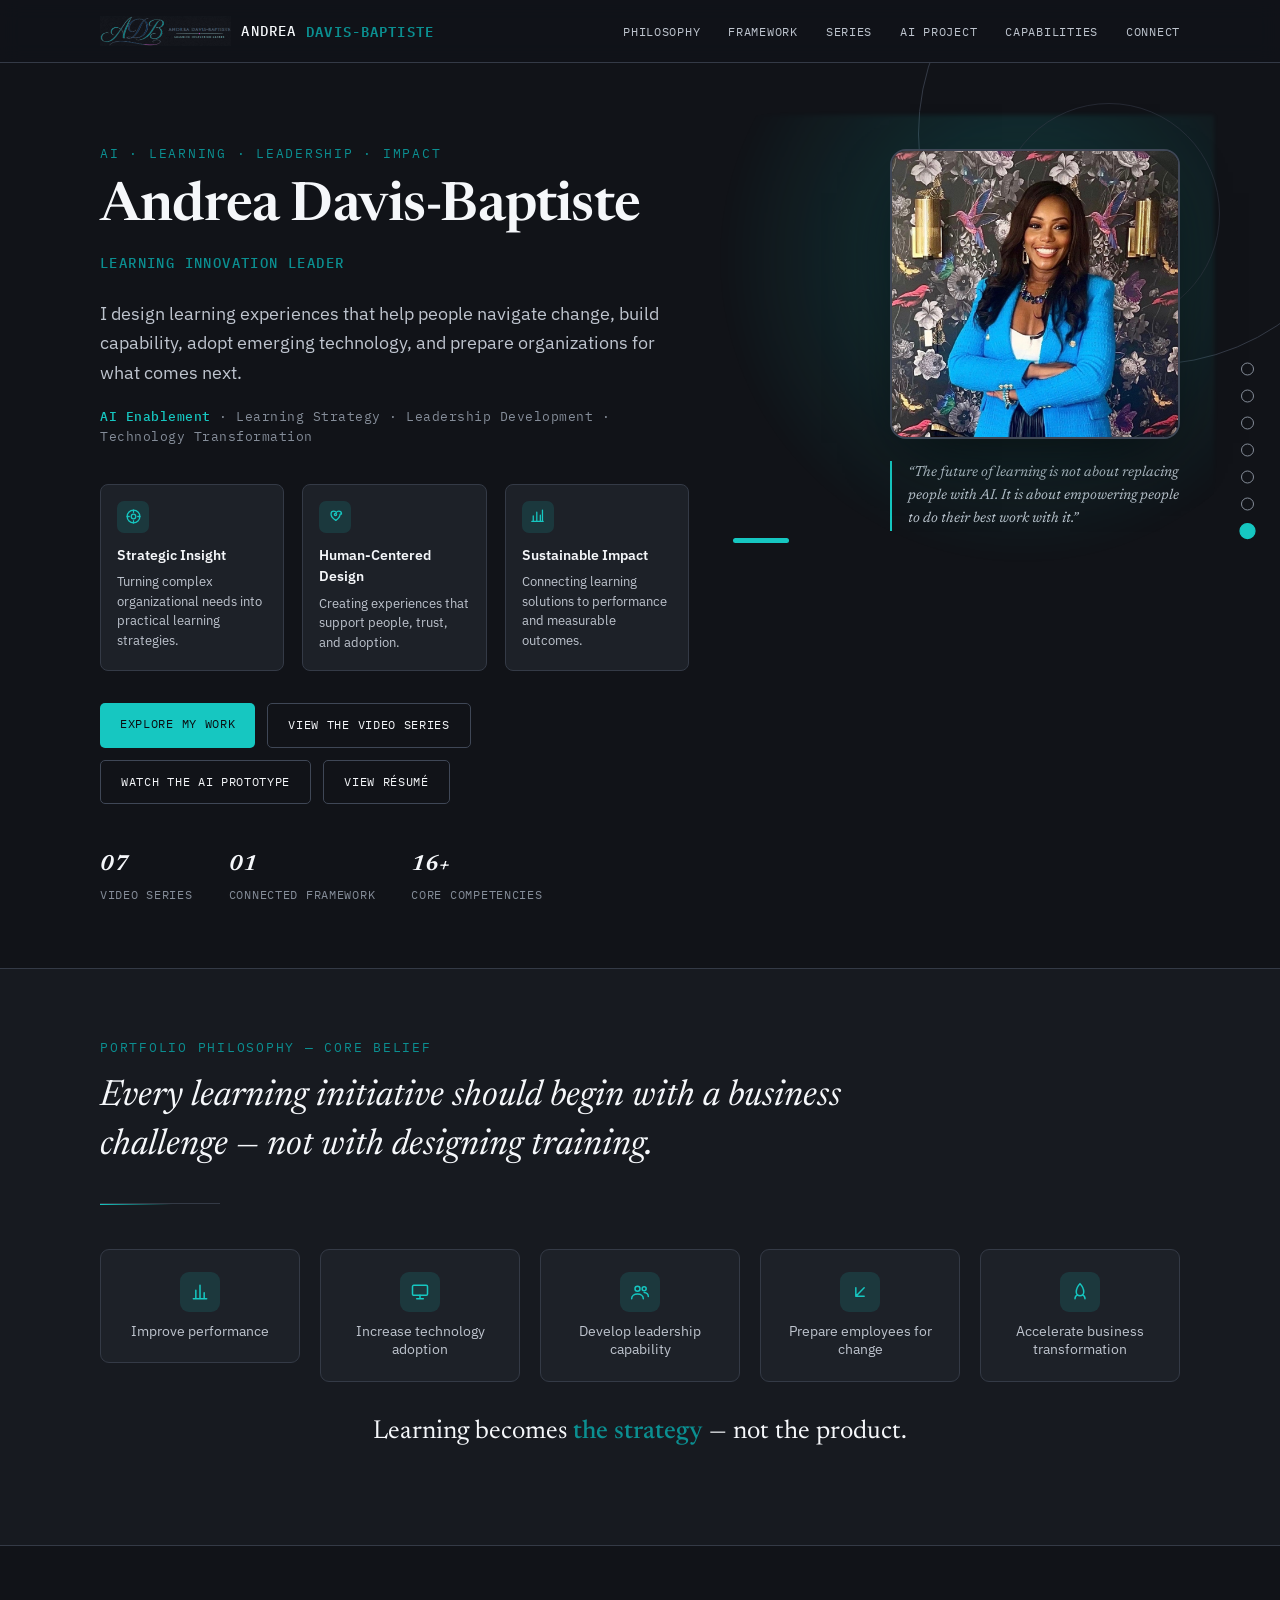
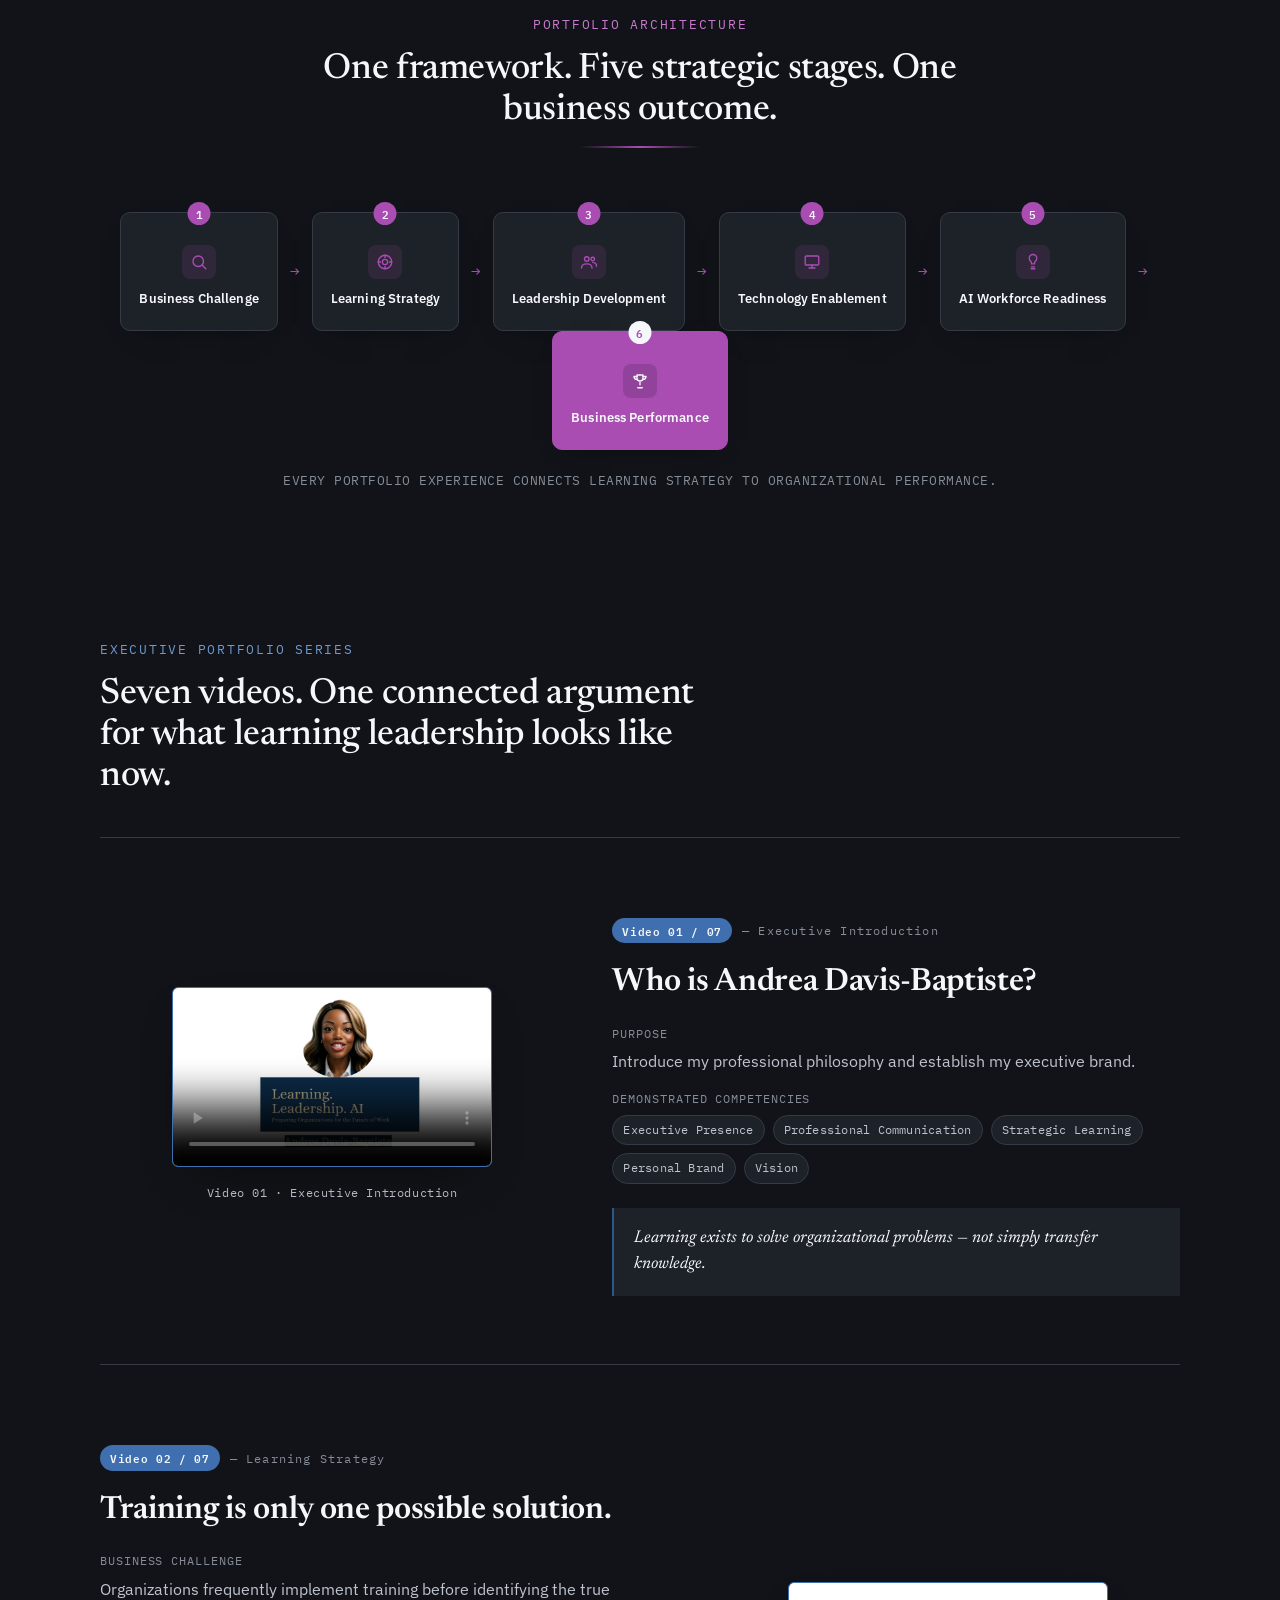
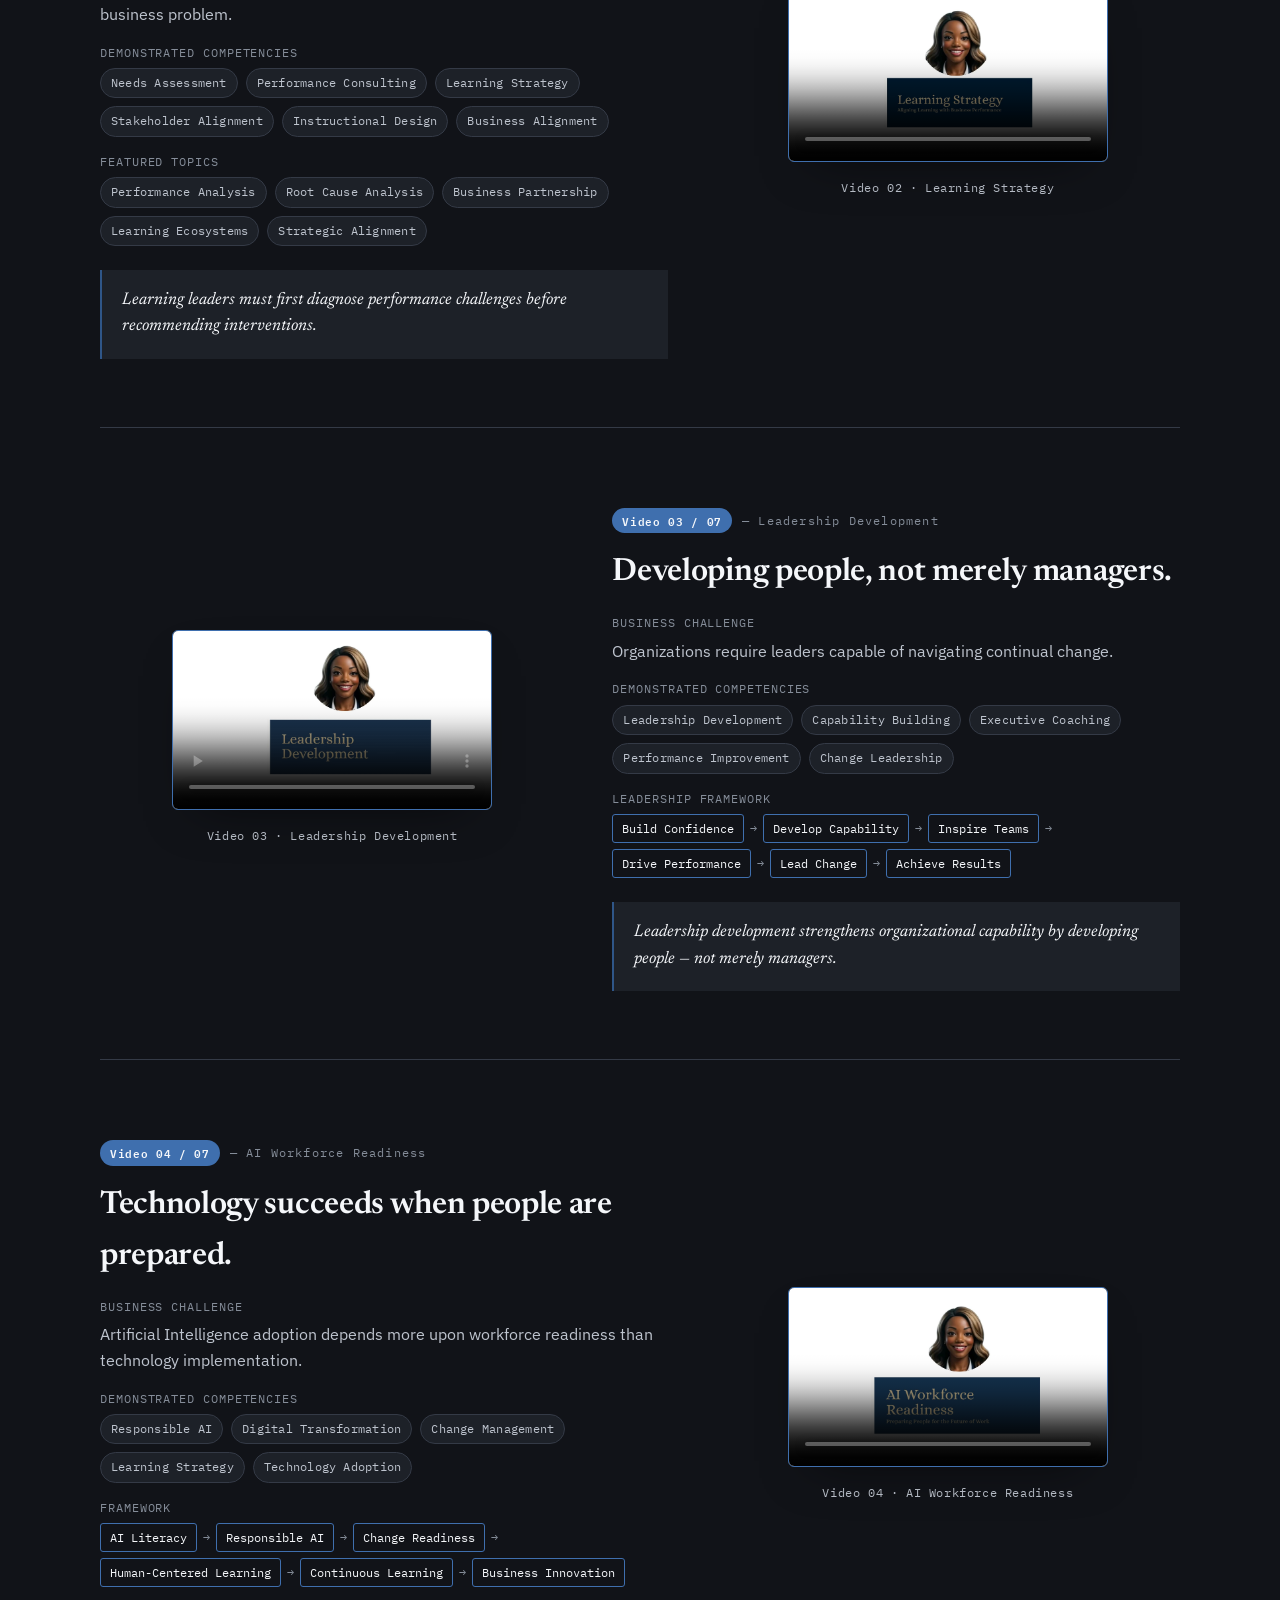
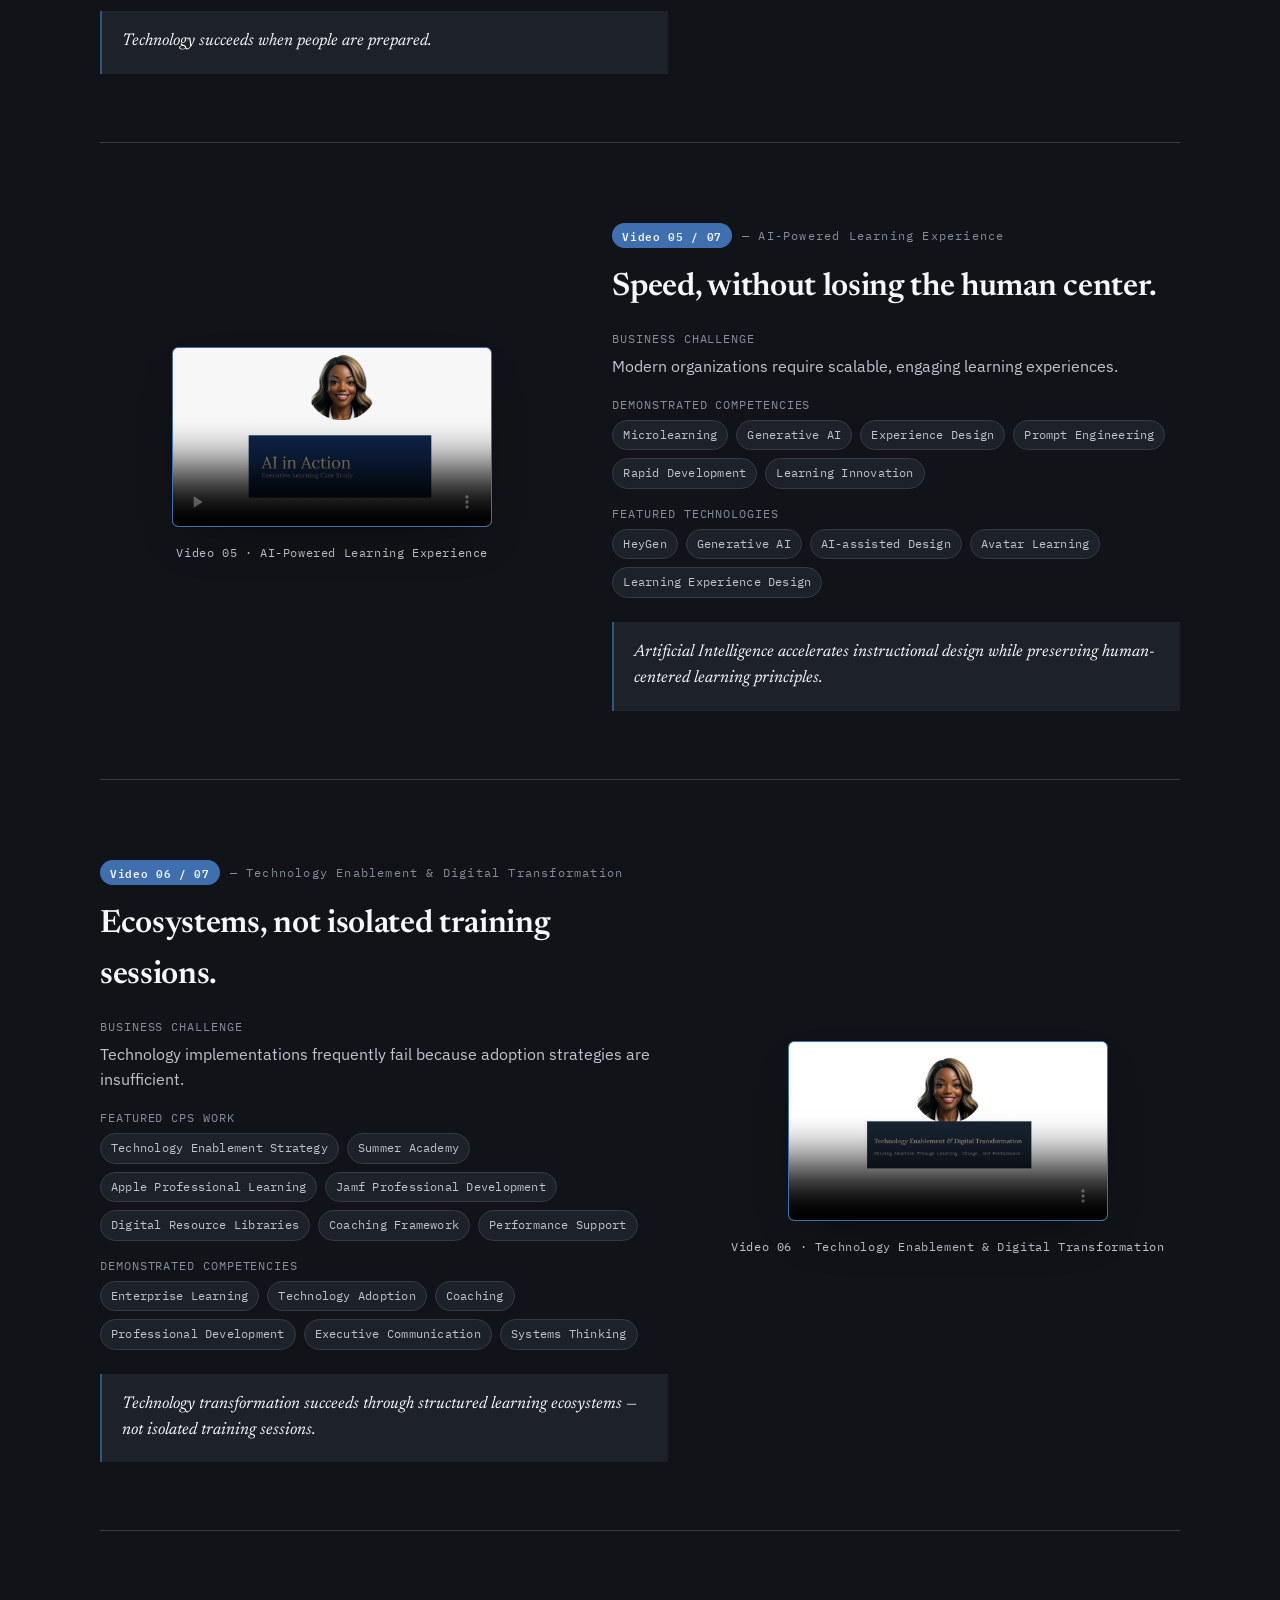
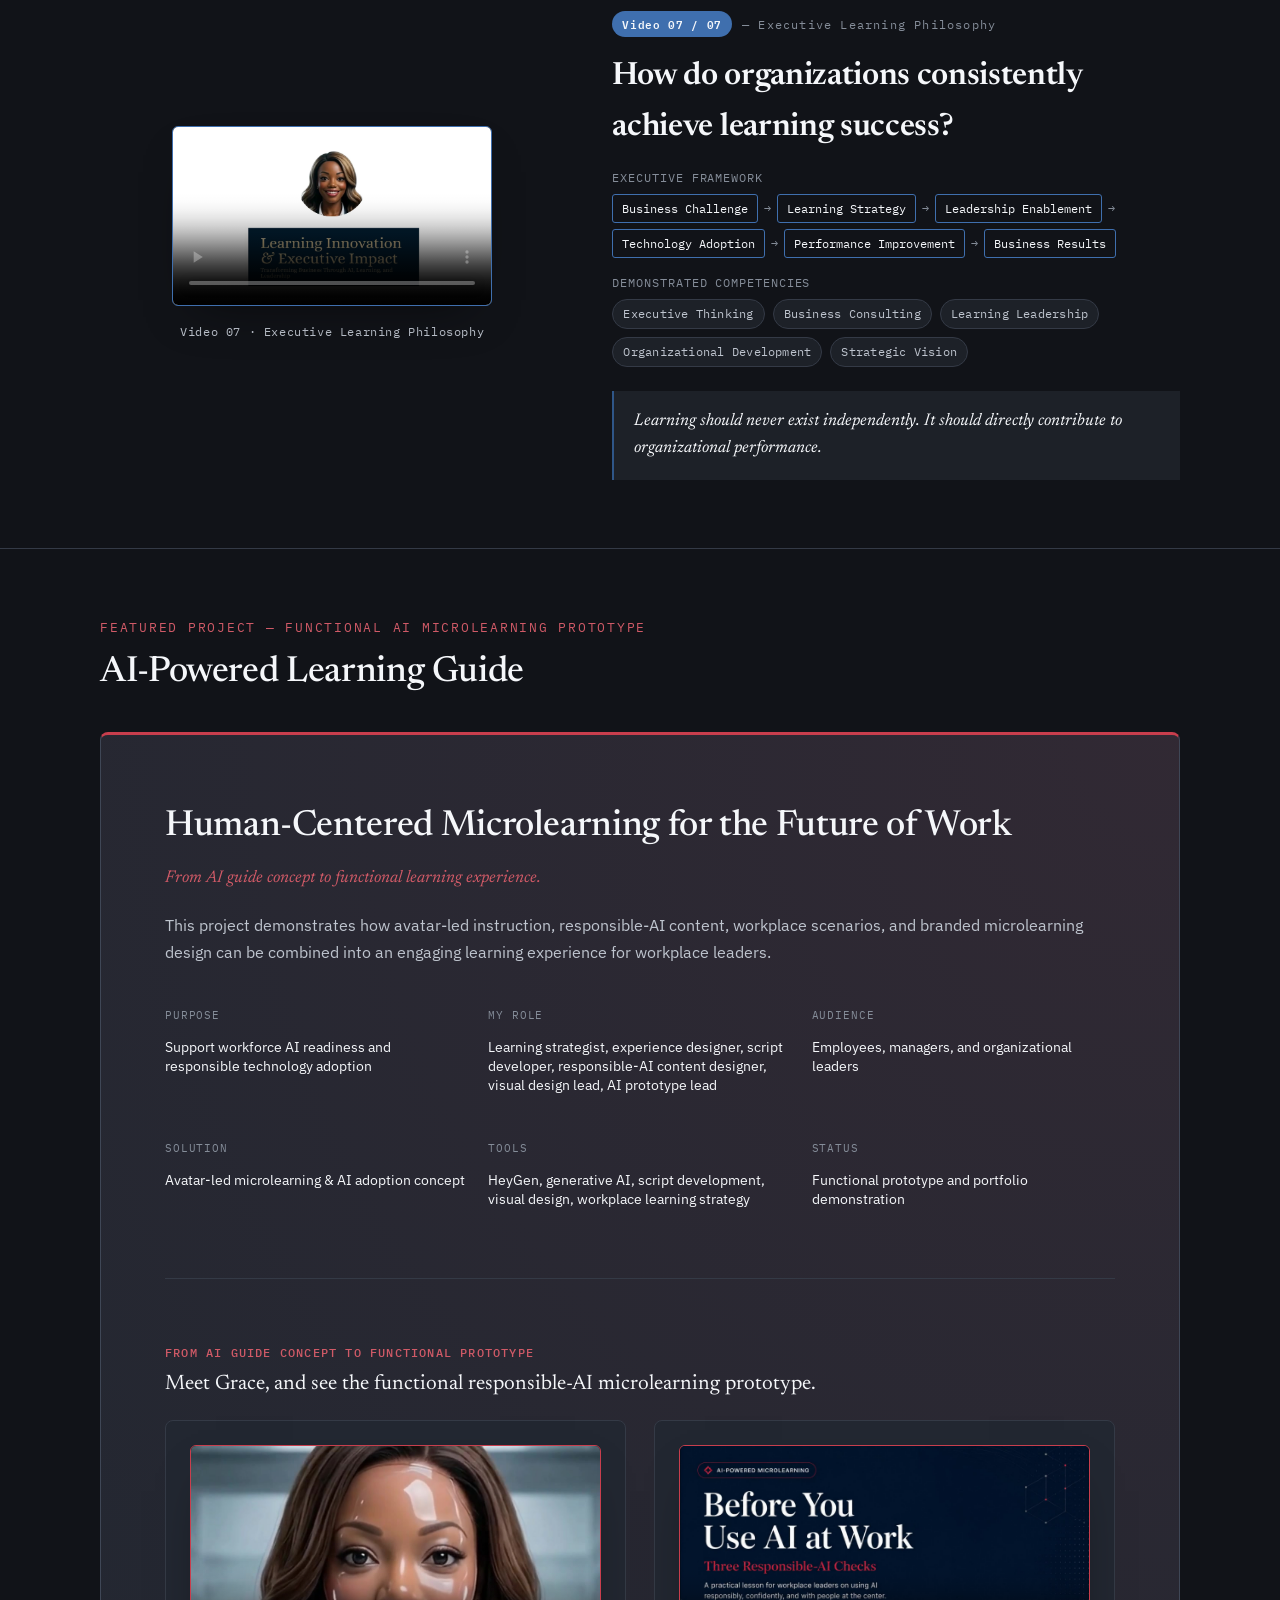
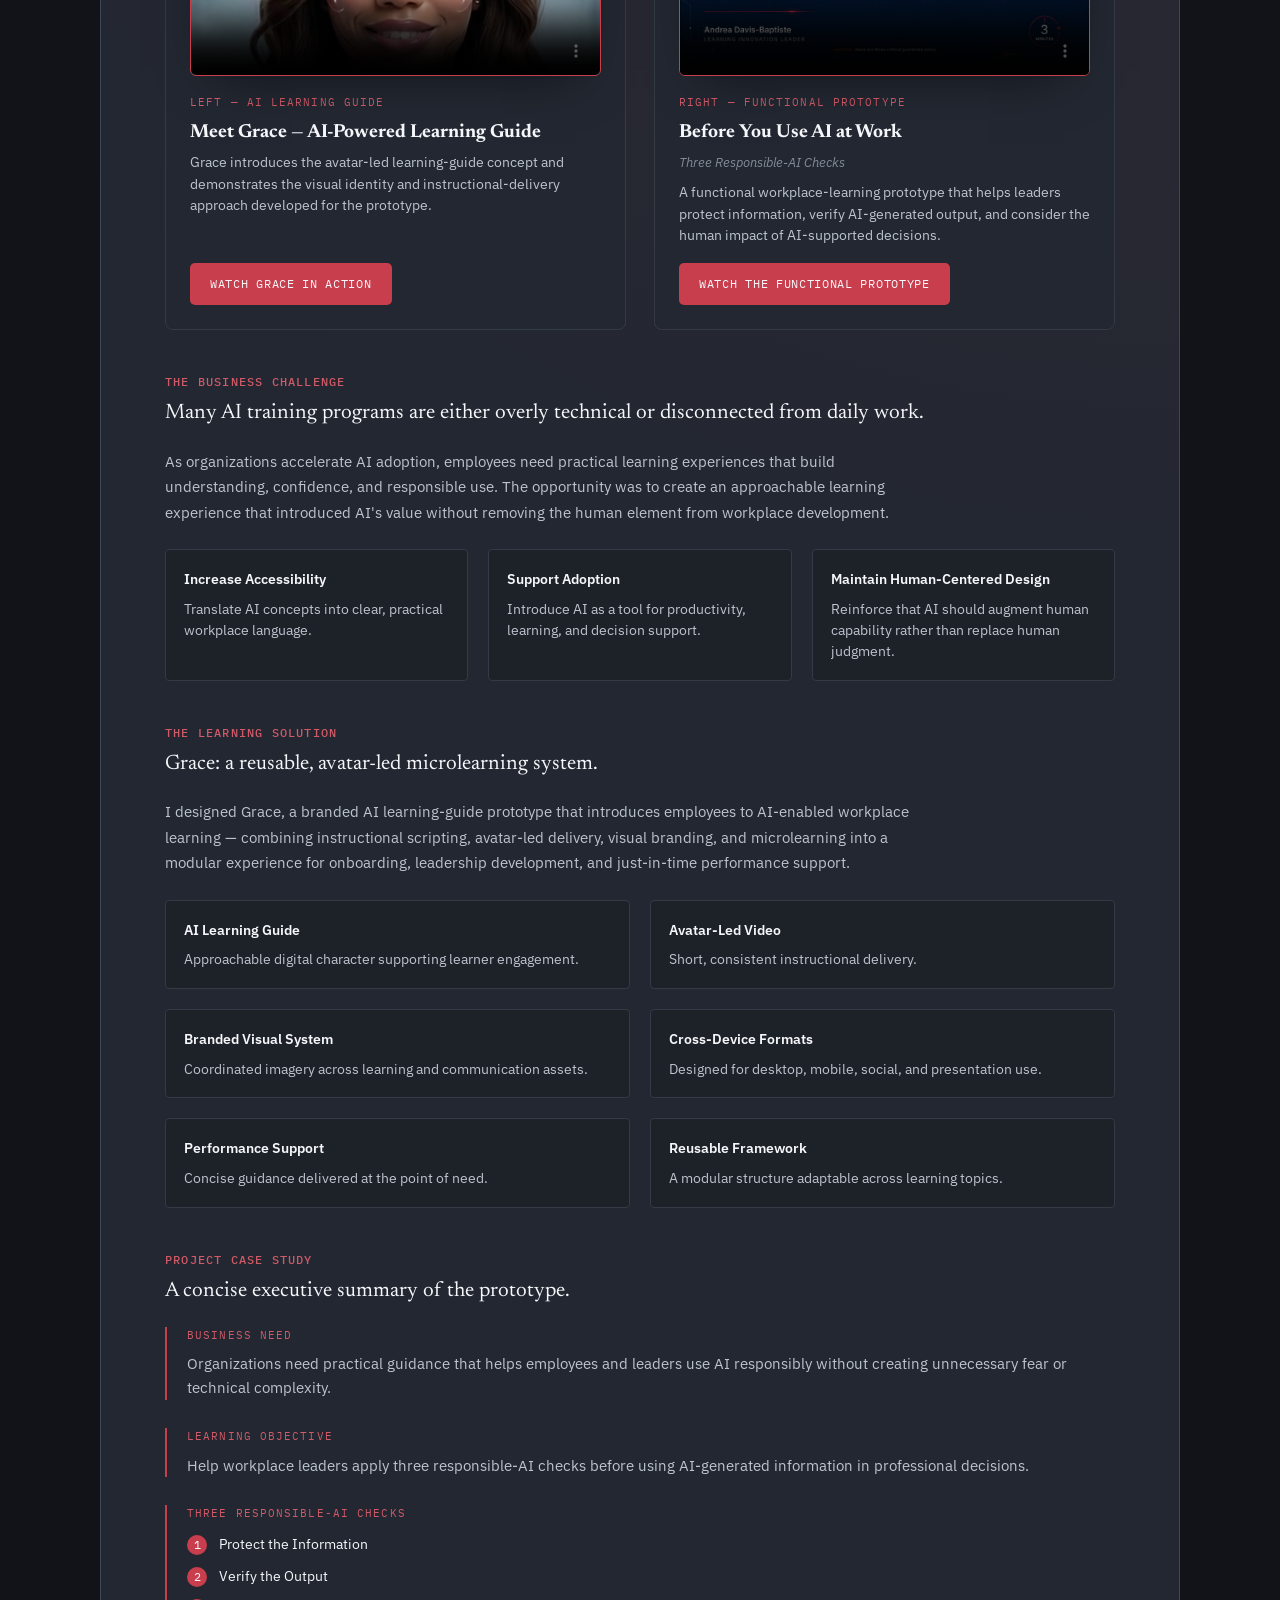
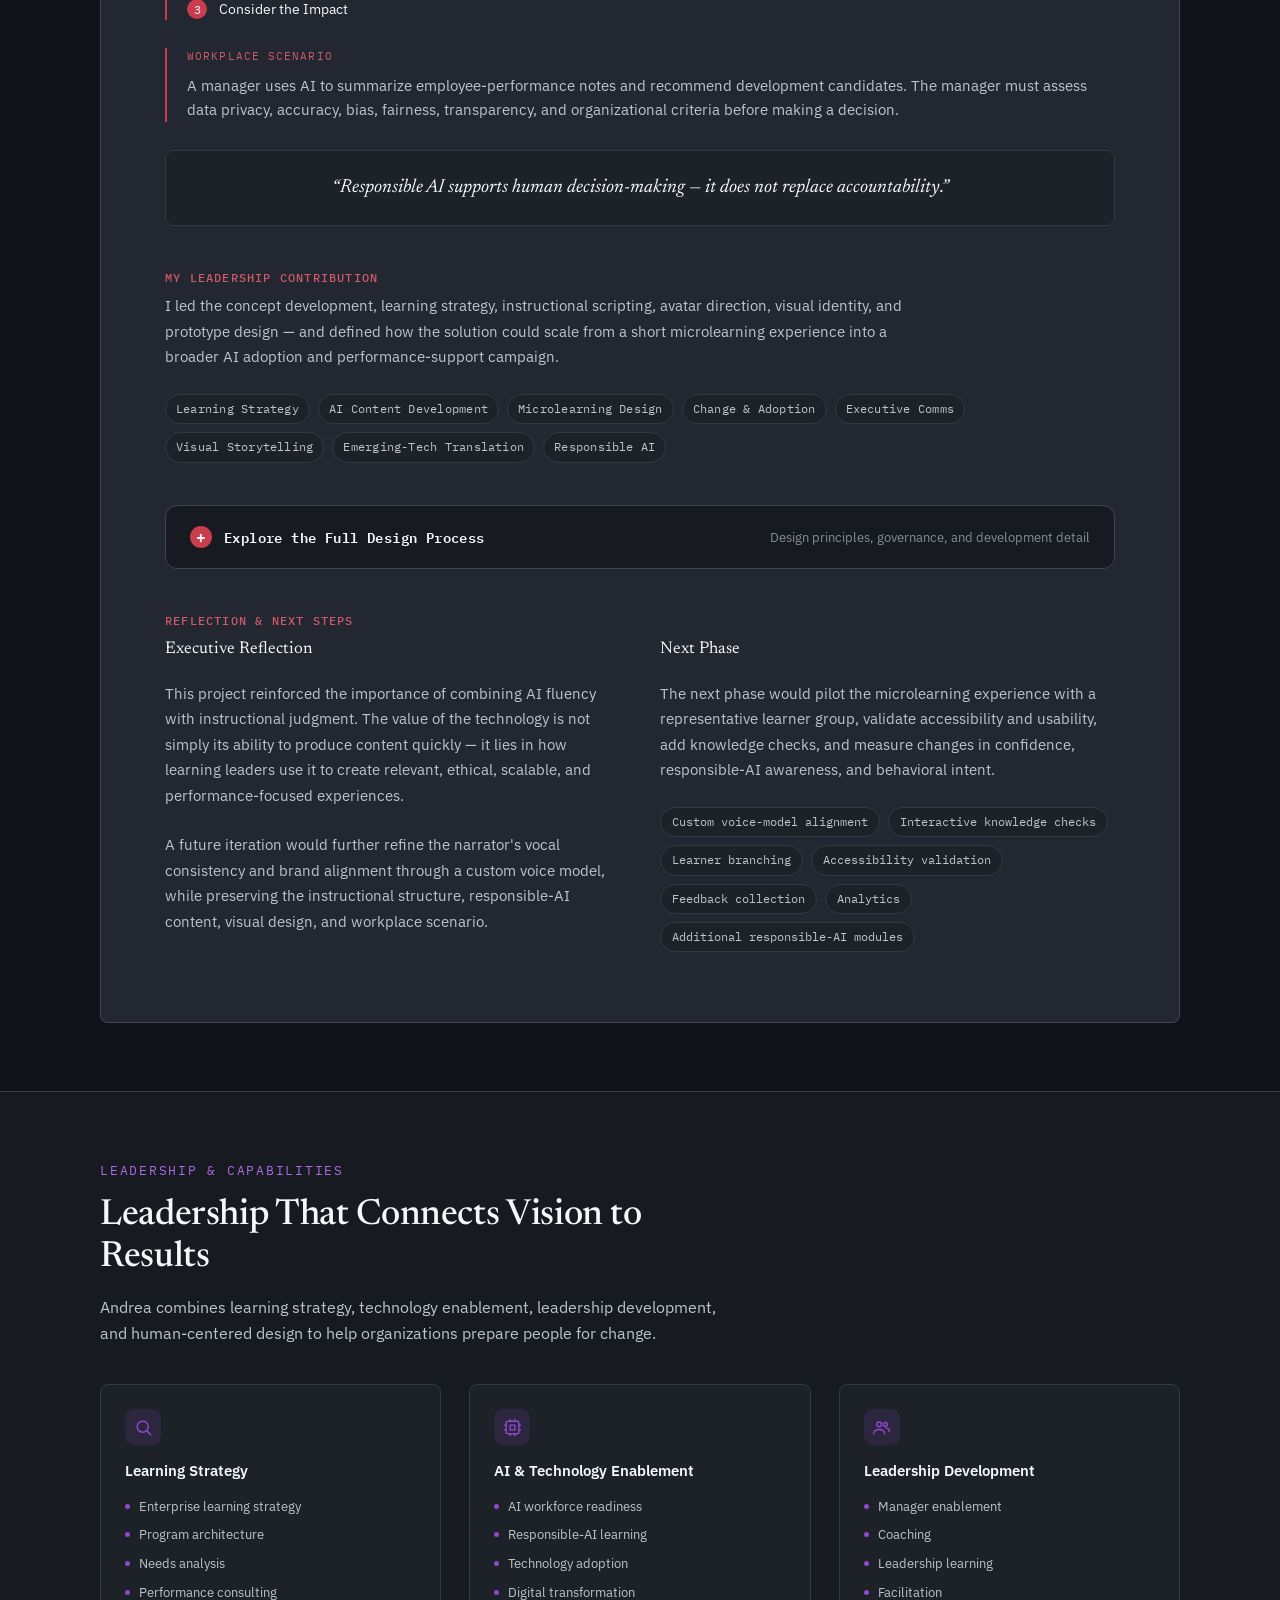
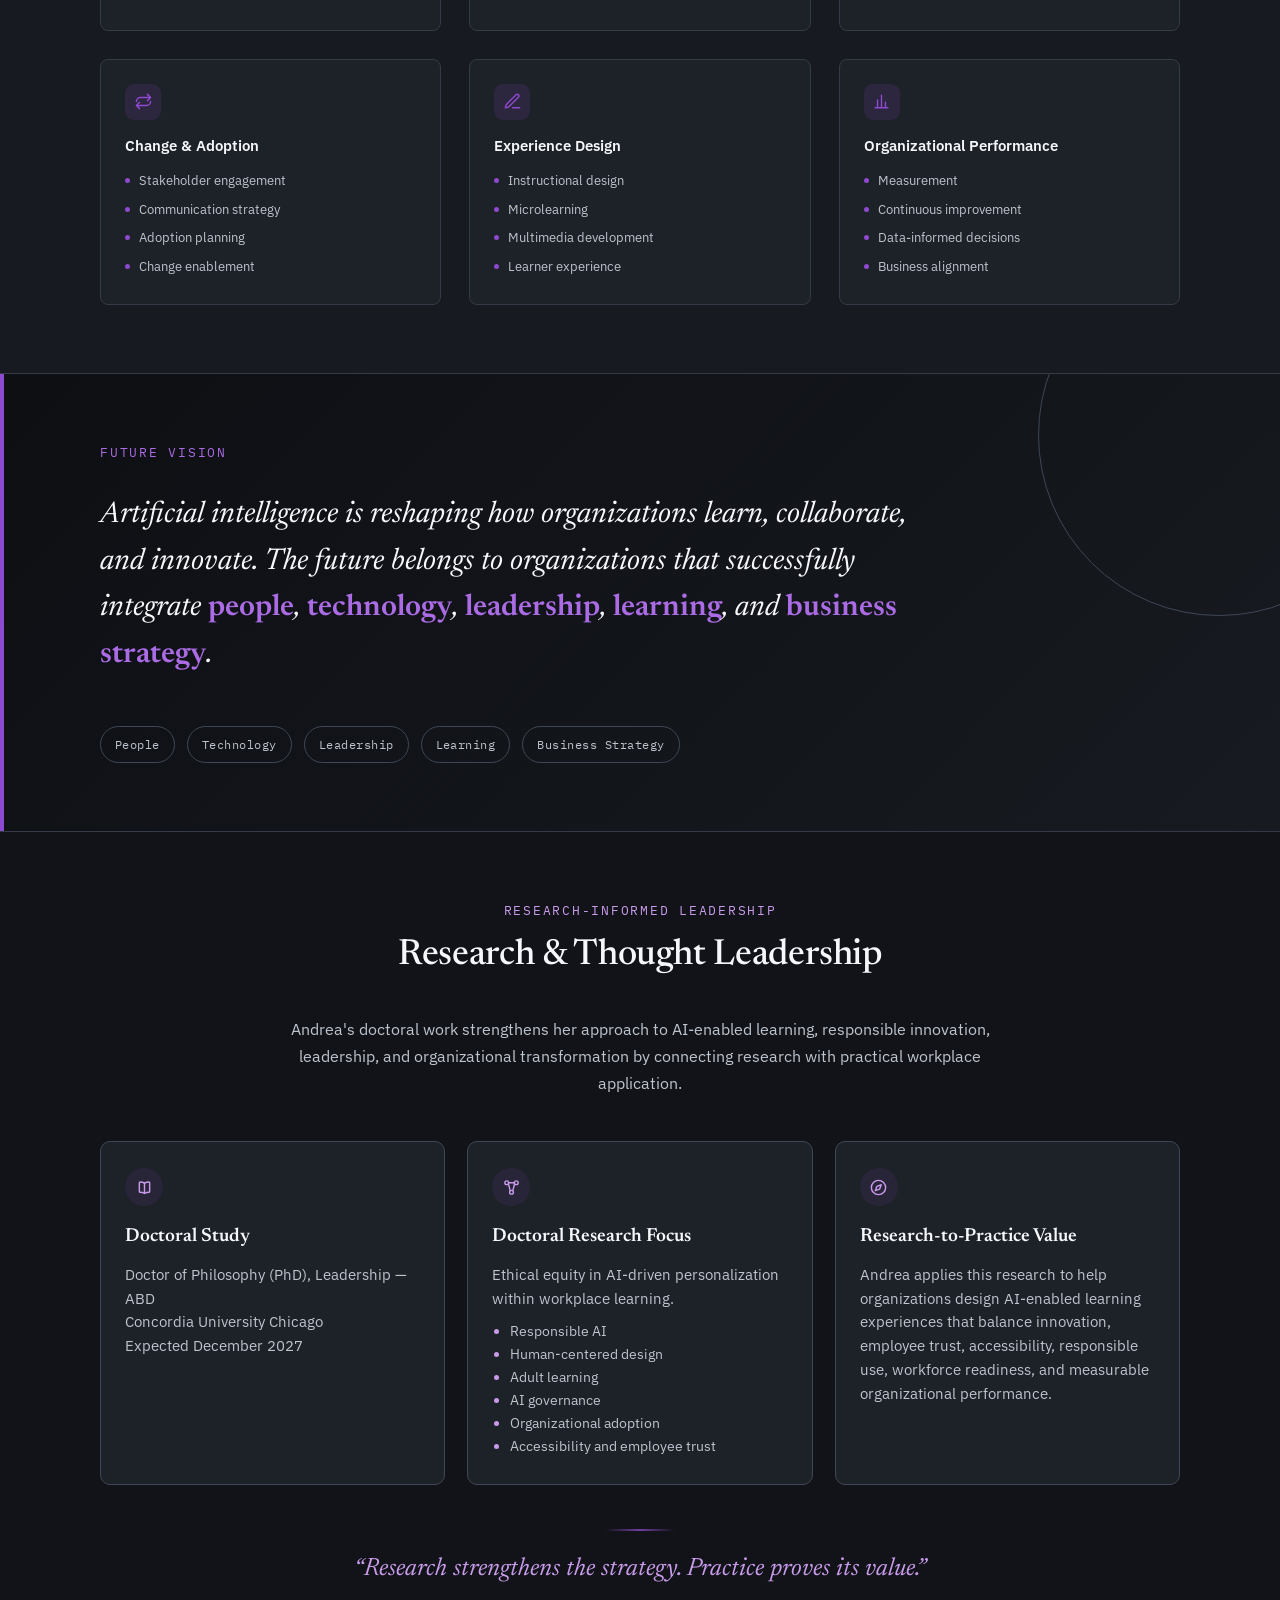
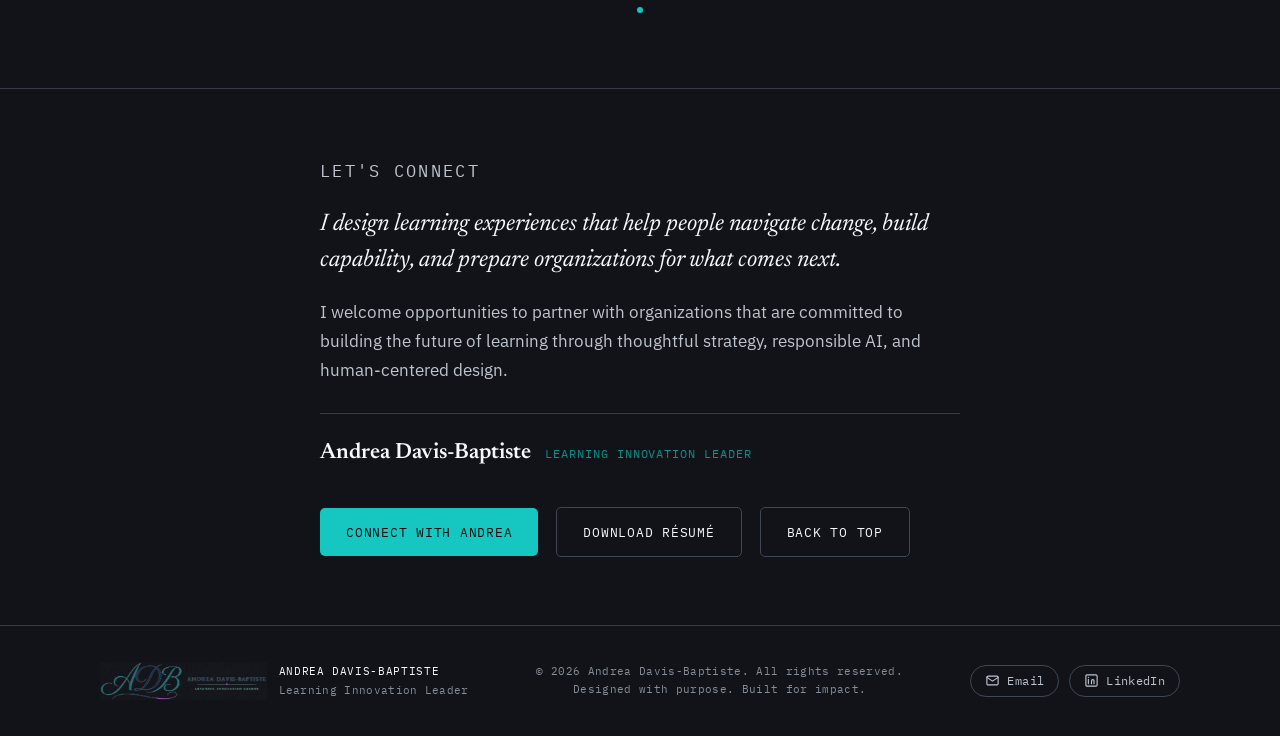
==== index.html @ 55b6f1ea "Publish executive portfolio website" ====
<!DOCTYPE html>

<html lang="en">
<head>
<meta charset="utf-8"/>
<meta content="width=device-width, initial-scale=1.0" name="viewport"/><meta content="Andrea Davis-Baptiste is a Learning Innovation Leader specializing in AI enablement, enterprise learning strategy, leadership development, and technology transformation." name="description"/><meta content="#111318" name="theme-color"/><meta content="Andrea Davis-Baptiste | Learning Innovation Leader" property="og:title"/><meta content="Executive portfolio featuring enterprise learning strategy, AI workforce readiness, leadership development, technology enablement, and responsible-AI learning." property="og:description"/><meta content="website" property="og:type"/><meta content="assets/andrea-headshot.png" property="og:image"/><meta content="summary" name="twitter:card"/>
<title>Andrea Davis-Baptiste — Building the Future of Learning</title>
<link href="https://fonts.googleapis.com" rel="preconnect"/>
<link crossorigin="" href="https://fonts.gstatic.com" rel="preconnect"/>
<link href="https://fonts.googleapis.com/css2?family=Newsreader:ital,opsz,wght@0,6..72,400;0,6..72,500;0,6..72,600;1,6..72,400;1,6..72,500&amp;family=IBM+Plex+Sans:wght@400;500;600&amp;family=IBM+Plex+Mono:wght@400;500&amp;display=swap" rel="stylesheet"/>
<style>

  /* ============ TOKENS ============ */
  :root{
    --ink:#F5F7FA;
    --ink-soft:#BEC4CE;
    --ink-faint:#858D99;
    --paper:#111318;
    --paper-raised:#171A20;
    --card:#1D2128;
    --panel:#222731;
    --gold:#16C7C1;
    --gold-deep:#0B8F91;
    --gold-text:#0B8F91;
    --on-accent:#0B0D10;
    --navy-deep:#0D0F13;
    --navy-mid:#1D2128;
    --line:#343A46;
    --line-dark:#3F4756;
    --warm-white:#F3F1E9;
    --glow:22,199,193;

    --display: 'Newsreader', serif;
    --body: 'IBM Plex Sans', sans-serif;
    --mono: 'IBM Plex Mono', monospace;

    --wrap: 1160px;
  }

  *{box-sizing:border-box;}
  html{scroll-behavior:smooth;}
  @media (prefers-reduced-motion: reduce){
    html{scroll-behavior:auto;}
    *{animation-duration:0.001ms !important; animation-iteration-count:1 !important; transition-duration:0.001ms !important;}
  }

  body{
    margin:0;
    background:var(--paper);
    color:var(--ink);
    font-family:var(--body);
    font-size:16px;
    line-height:1.6;
    -webkit-font-smoothing:antialiased;
  }

  img,video{max-width:100%; display:block;}

  a{color:inherit;}

  .wrap{
    max-width:var(--wrap);
    margin:0 auto;
    padding:0 40px;
  }
  @media (max-width:720px){ .wrap{padding:0 22px;} }

  .eyebrow{
    font-family:var(--mono);
    font-size:12.5px;
    letter-spacing:0.14em;
    text-transform:uppercase;
    color:var(--gold-text);
    margin:0 0 16px 0;
  }

  h1,h2,h3{
    font-family:var(--display);
    font-weight:500;
    margin:0;
    color:var(--ink);
    letter-spacing:-0.01em;
  }

  em{ font-style:italic; color:var(--gold-text); }

  /* focus visibility */
  a:focus-visible, button:focus-visible{
    outline:2px solid var(--gold-deep);
    outline-offset:3px;
  }

  /* ============ TOP NAV ============ */
  .topnav{
    position:sticky; top:0; z-index:40;
    background:rgba(17,19,24,0.88);
    backdrop-filter:saturate(140%) blur(10px);
    border-bottom:1px solid var(--line);
  }
  .topnav-inner{
    max-width:var(--wrap);
    margin:0 auto;
    padding:16px 40px;
    display:flex;
    align-items:center;
    justify-content:space-between;
  }
  @media (max-width:720px){ .topnav-inner{padding:14px 22px;} }
  .brand{
    display:flex;
    align-items:center;
    gap:10px;
    font-family:var(--mono);
    font-size:14px;
    font-weight:500;
    letter-spacing:0.08em;
    text-decoration:none;
    color:var(--ink);
  }
  .brand .nav-logo{
    height:30px;
    width:auto;
    display:block;
  }
  .brand b{ color:var(--gold-text); font-weight:600; }
  .toplinks{
    display:flex;
    gap:28px;
    list-style:none;
    margin:0; padding:0;
  }
  .toplinks a{
    font-family:var(--mono);
    font-size:12px;
    letter-spacing:0.06em;
    text-transform:uppercase;
    text-decoration:none;
    color:var(--ink-soft);
    transition:color .2s ease;
  }
  .toplinks a:hover{ color:var(--gold-text); }
  @media (max-width:860px){ .toplinks{display:none;} }

  /* ============ HERO ============ */
  .hero{
    padding:80px 0 64px;
    position:relative;
    overflow:hidden;
  }
  .hero::before{
    content:"";
    position:absolute;
    right:-100px; top:-160px;
    width:460px; height:460px;
    border:1px solid var(--line);
    border-radius:50%;
  }
  .hero::after{
    content:"";
    position:absolute;
    right:60px; top:40px;
    width:220px; height:220px;
    border:1px solid var(--line);
    border-radius:50%;
    opacity:0.6;
  }
  .hero-grid{
    position:relative;
    display:grid;
    grid-template-columns:1.15fr 0.85fr;
    gap:56px;
    align-items:start;
  }
  @media (max-width:860px){
    .hero-grid{ grid-template-columns:1fr; gap:40px; }
    .hero-photo{ order:-1; max-width:220px; }
  }
  .hero-photo{ position:relative; margin-top:6px; }
  .hero-photo::before{
    content:"";
    position:absolute;
    inset:-34px;
    background:radial-gradient(circle at 62% 32%, rgba(var(--glow),0.22), transparent 70%);
    z-index:0;
    filter:blur(2px);
  }
  .hero-photo-frame{
    position:relative;
    z-index:1;
    border:2px solid var(--line-dark);
    border-radius:16px;
    overflow:hidden;
    max-width:290px;
    margin-left:auto;
    aspect-ratio:1/1;
    background:var(--navy-deep);
    box-shadow:0 24px 60px -20px rgba(0,0,0,0.65);
  }
  .hero-photo-frame img{ width:100%; height:100%; object-fit:cover; display:block; }
  .hero-photo-accent{
    position:absolute;
    left:-12px; bottom:-12px;
    width:56px; height:5px;
    background:var(--gold);
    border-radius:3px;
    z-index:2;
  }
  .hero-quote{
    max-width:290px;
    margin:22px 0 0 auto;
    padding-left:16px;
    border-left:2px solid var(--gold);
    font-family:var(--display);
    font-style:italic;
    font-size:14.5px;
    line-height:1.6;
    color:var(--ink-soft);
  }
  @media (max-width:860px){
    .hero-photo-frame{ margin:0 auto; }
    .hero-photo-accent{ left:50%; transform:translateX(-50%); bottom:-14px; }
    .hero-quote{ margin:22px auto 0; padding-left:16px; }
  }
  .hero h1.hero-name{
    font-family:var(--display);
    font-weight:600;
    font-size:clamp(32px, 4.8vw, 54px);
    line-height:1.06;
    letter-spacing:-0.015em;
    color:var(--ink);
    margin:0;
  }
  .hero-role{
    margin:16px 0 0;
    font-family:var(--mono);
    font-size:14px;
    letter-spacing:0.1em;
    text-transform:uppercase;
    color:var(--gold-text);
    font-weight:500;
  }
  .hero-lede{
    margin:24px 0 0;
    font-size:17.5px;
    color:var(--ink-soft);
    max-width:560px;
    line-height:1.7;
  }
  .hero-tags{
    margin-top:18px;
    font-family:var(--mono);
    font-size:12.5px;
    letter-spacing:0.04em;
    color:var(--ink-faint);
  }
  .hero-tags .accent-word{ color:var(--gold); font-weight:500; }

  .hero-pillars{
    margin-top:38px;
    display:grid;
    grid-template-columns:repeat(3, 1fr);
    gap:18px;
  }
  @media (max-width:900px){ .hero-pillars{ grid-template-columns:1fr; gap:14px; } }
  .hero-pillar{
    border:1px solid var(--line);
    background:var(--card);
    border-radius:8px;
    padding:16px 16px 18px;
  }
  .hp-icon{
    display:flex; align-items:center; justify-content:center;
    width:32px; height:32px;
    border-radius:7px;
    background:rgba(var(--glow),0.14);
    color:var(--gold);
    margin-bottom:12px;
  }
  .hp-icon svg{ width:17px; height:17px; }
  .hp-title{
    font-family:var(--body);
    font-weight:600;
    font-size:13.5px;
    color:var(--ink);
    margin:0 0 6px;
  }
  .hp-desc{
    font-size:12.5px;
    line-height:1.55;
    color:var(--ink-soft);
    margin:0;
  }

  .hero-cta{
    margin-top:32px;
    display:flex;
    flex-wrap:wrap;
    gap:12px;
  }
  .hero-cta .btn, .hero-cta .btn.ghost, .showcase-cta.btn, .showcase-cta.btn.ghost{ padding:12px 20px; font-size:11.5px; }
  .hero-meta{
    margin-top:44px;
    display:flex;
    gap:36px;
    font-family:var(--mono);
    font-size:12px;
    letter-spacing:0.06em;
    text-transform:uppercase;
    color:var(--ink-faint);
  }
  .hero-meta strong{
    display:block;
    font-family:var(--display);
    font-style:italic;
    font-size:22px;
    color:var(--ink);
    text-transform:none;
    letter-spacing:0;
    margin-bottom:2px;
  }

  /* ============ SECTION SHELL ============ */
  section{ padding:68px 0; }
  .section-head{ max-width:640px; margin-bottom:38px; }
  .section-head h2{ font-size:clamp(26px,3.6vw,36px); line-height:1.15; margin-top:10px; }
  .divider{
    border:none; border-top:1px solid var(--line); margin:0;
  }

  /* ============ PHILOSOPHY ============ */
  .philosophy{ background:var(--paper-raised); border-top:1px solid var(--line); border-bottom:1px solid var(--line); }
  .philosophy-quote{
    font-family:var(--display);
    font-style:italic;
    font-size:clamp(24px,3.4vw,36px);
    line-height:1.35;
    max-width:820px;
    color:var(--ink);
    margin:0 0 32px;
  }
  .philosophy-grid{
    display:grid;
    grid-template-columns:repeat(5, 1fr);
    gap:20px;
    align-items:start;
  }
  @media (max-width:980px){ .philosophy-grid{ grid-template-columns:repeat(2, 1fr); } }
  @media (max-width:560px){ .philosophy-grid{ grid-template-columns:1fr; } }
  .philosophy-list{ display:contents; }
  .philosophy-list li{
    display:flex; flex-direction:column; align-items:center; text-align:center; gap:10px;
    padding:22px 14px;
    border:1px solid var(--line);
    border-radius:9px;
    background:var(--card);
    font-size:13.5px;
    line-height:1.4;
    color:var(--ink-soft);
    font-family:var(--body);
    transition:border-color .2s ease, transform .2s ease;
  }
  .philosophy-list li:hover{ border-color:var(--gold); transform:translateY(-2px); }
  .philosophy-list li .p-icon{
    width:40px; height:40px;
    border-radius:9px;
    background:rgba(var(--glow),0.14);
    color:var(--gold);
    display:flex; align-items:center; justify-content:center;
  }
  .philosophy-list li .p-icon svg{ width:20px; height:20px; }
  .philosophy-close{
    grid-column:1 / -1;
    text-align:center;
    margin-top:12px;
    font-family:var(--display);
    font-size:26px;
    line-height:1.4;
    color:var(--ink);
  }
  .philosophy-close b{ color:var(--gold-text); font-weight:500; }
  .philosophy-divider{
    border:none;
    border-top:1px solid var(--line);
    height:2px;
    background:linear-gradient(90deg, var(--gold), transparent 60%);
    margin:0 0 44px;
    max-width:120px;
  }

  /* ============ ARCHITECTURE DIAGRAM ============ */
  .arch{
    text-align:center;
    --gold:#A94DB3;
    --gold-deep:#713A7C;
    --gold-text:#C97AD0;
    --on-accent:#F5F7FA;
    --glow:169,77,179;
  }
  .arch .section-head{ margin-left:auto; margin-right:auto; text-align:center; }
  .arch-divider{
    border:none;
    height:2px;
    width:120px;
    margin:14px auto 0;
    background:linear-gradient(90deg, transparent, var(--gold), transparent);
  }
  .flow{
    display:flex;
    align-items:center;
    justify-content:center;
    flex-wrap:wrap;
    gap:0;
    margin:64px 0 20px;
  }
  .flow-stage{
    position:relative;
    font-family:var(--body);
    font-weight:600;
    font-size:13px;
    letter-spacing:0.01em;
    padding:26px 18px 20px;
    min-width:120px;
    border:1px solid var(--line);
    border-radius:10px;
    background:var(--card);
    color:var(--ink);
    box-shadow:0 10px 26px -18px rgba(0,0,0,0.6);
    opacity:0;
    transform:translateY(10px);
    transition:opacity .6s ease, transform .6s ease, border-color .25s ease, box-shadow .25s ease;
    display:flex;
    flex-direction:column;
    align-items:center;
    text-align:center;
    gap:10px;
  }
  .flow-stage.visible{ opacity:1; transform:translateY(0); }
  .flow-stage:hover{ border-color:var(--gold); box-shadow:0 14px 30px -14px rgba(var(--glow),0.35); }
  .flow-stage .stage-num{
    position:absolute;
    top:-11px; left:50%;
    transform:translateX(-50%);
    width:23px; height:23px;
    border-radius:50%;
    background:var(--gold);
    color:var(--on-accent);
    font-family:var(--mono);
    font-size:11px;
    font-weight:600;
    display:flex; align-items:center; justify-content:center;
  }
  .flow-stage .stage-icon{
    width:34px; height:34px;
    border-radius:8px;
    background:rgba(var(--glow),0.14);
    color:var(--gold);
    display:flex; align-items:center; justify-content:center;
    margin-top:6px;
  }
  .flow-stage .stage-icon svg{ width:18px; height:18px; }
  .flow-stage.final{ background:var(--gold); color:var(--on-accent); border-color:var(--gold); }
  .flow-stage.final .stage-num{ background:var(--on-accent); color:var(--gold); }
  .flow-stage.final .stage-icon{ background:rgba(0,0,0,0.14); color:var(--on-accent); }
  .flow-arrow{
    font-family:var(--mono);
    color:var(--gold);
    padding:0 12px;
    font-size:16px;
    opacity:0;
    transition:opacity .6s ease .3s;
  }
  .flow-arrow.visible{ opacity:1; }
  @media (max-width:820px){
    .flow{ flex-direction:column; gap:18px; }
    .flow-arrow{ transform:rotate(90deg); padding:4px 0; }
  }
  .arch-caption{
    font-family:var(--mono);
    font-size:12.5px;
    letter-spacing:0.04em;
    color:var(--ink-faint);
    text-transform:uppercase;
    margin-top:20px;
  }

  /* ============ SERIES INTRO ============ */
  .series-intro{ padding-bottom:0; --gold:#3F6FAE; --gold-deep:#2F5688; --gold-text:#6E9BD3; --on-accent:#F5F7FA; }

  /* ============ SPINE NAV ============ */
  .spine{
    position:fixed;
    right:26px;
    top:50%;
    transform:translateY(-50%);
    z-index:30;
    display:flex;
    flex-direction:column;
    gap:14px;
  }
  @media (max-width:1180px){ .spine{ display:none; } }
  .spine button{
    all:unset;
    cursor:pointer;
    width:11px; height:11px;
    border-radius:50%;
    border:1px solid var(--ink-faint);
    background:transparent;
    position:relative;
    transition:background .2s ease, border-color .2s ease, transform .2s ease;
  }
  .spine button.active{
    background:var(--gold);
    border-color:var(--gold);
    transform:scale(1.25);
  }
  .spine button .tip{
    position:absolute;
    right:22px; top:50%;
    transform:translateY(-50%);
    white-space:nowrap;
    font-family:var(--mono);
    font-size:11.5px;
    letter-spacing:0.04em;
    background:var(--ink);
    color:var(--paper);
    padding:5px 9px;
    border-radius:3px;
    opacity:0;
    pointer-events:none;
    transition:opacity .15s ease;
  }
  .spine button:hover .tip{ opacity:1; }

  /* ============ REELS ============ */
  .reel{
    padding:68px 0;
    border-top:1px solid var(--line);
    opacity:0;
    transform:translateY(18px);
    transition:opacity .7s ease, transform .7s ease;
    --gold:#3F6FAE;
    --gold-deep:#2F5688;
    --gold-text:#6E9BD3;
    --on-accent:#F5F7FA;
    --glow:63,111,174;
  }
  .reel.visible{ opacity:1; transform:translateY(0); }
  .reel-grid{
    display:grid;
    grid-template-columns:0.9fr 1.1fr;
    gap:48px;
    align-items:center;
  }
  .reel.reverse .reel-grid{ grid-template-columns:1.1fr 0.9fr; }
  .reel.reverse .reel-media{ order:2; }
  .reel.reverse .reel-content{ order:1; }
  @media (max-width:900px){
    .reel-grid{ grid-template-columns:1fr; gap:28px; }
    .reel.reverse .reel-media,
    .reel.reverse .reel-content{ order:0; }
  }

  .reel-eyebrow{
    font-family:var(--mono);
    font-size:12px;
    letter-spacing:0.1em;
    color:var(--ink-faint);
    margin-bottom:14px;
    display:flex;
    align-items:center;
    gap:10px;
    flex-wrap:wrap;
  }
  .reel-eyebrow b{
    color:var(--on-accent);
    background:var(--gold);
    font-weight:600;
    padding:4px 10px;
    border-radius:20px;
    font-size:11px;
    letter-spacing:0.06em;
  }
  .reel-title{ font-size:clamp(24px,3vw,32px); margin-bottom:16px; font-weight:600; }
  .reel-label{
    font-family:var(--mono);
    font-size:11.5px;
    letter-spacing:0.08em;
    text-transform:uppercase;
    color:var(--ink-faint);
    margin:16px 0 6px;
  }
  .reel-label:first-of-type{ margin-top:0; }
  .reel-text{ color:var(--ink-soft); font-size:15.5px; line-height:1.65; margin:0; }

  .tag-row{ display:flex; flex-wrap:wrap; gap:8px; }
  .tag{
    font-family:var(--mono);
    font-size:11.5px;
    letter-spacing:0.02em;
    padding:5px 10px;
    border:1px solid var(--line);
    border-radius:20px;
    color:var(--ink-soft);
    background:var(--card);
  }

  .mini-flow{
    display:flex; flex-wrap:wrap; align-items:center; gap:6px;
    font-family:var(--mono);
    font-size:12px;
    color:var(--ink);
  }
  .mini-flow span.step{
    padding:4px 9px;
    border:1px solid var(--gold);
    border-radius:3px;
    color:var(--ink);
  }
  .mini-flow span.arrow{ color:var(--ink-faint); }

  .key-message{
    margin-top:24px;
    padding:18px 20px;
    border-left:2px solid var(--gold-deep);
    background:var(--card);
    font-family:var(--display);
    font-style:italic;
    font-size:17px;
    line-height:1.55;
    color:var(--ink);
  }

  /* media */
  .reel-media{ position:relative; }
  .media-frame{
    border:1.5px solid var(--gold);
    border-radius:6px;
    overflow:hidden;
    aspect-ratio:9/16;
    max-width:340px;
    margin:0 auto;
    background:var(--navy-deep);
    position:relative;
    box-shadow:0 20px 50px -26px rgba(0,0,0,0.6);
    transition:box-shadow .3s ease;
  }
  .media-frame:hover{ box-shadow:0 24px 56px -22px rgba(var(--glow),0.28); }
  .media-frame video{ width:100%; height:100%; object-fit:cover; }
  .media-frame.landscape{ aspect-ratio:16/9; max-width:320px; }

  .placeholder{
    width:100%; height:100%;
    display:flex; flex-direction:column;
    align-items:center; justify-content:center;
    gap:16px;
    background:
      repeating-linear-gradient(135deg, rgba(255,255,255,0.035) 0 2px, transparent 2px 14px),
      var(--navy-deep);
    color:var(--ink);
    text-align:center;
    padding:20px;
  }
  .placeholder .ring{
    width:56px; height:56px;
    border-radius:50%;
    border:1px solid rgba(243,241,233,0.35);
    display:flex; align-items:center; justify-content:center;
  }
  .placeholder .ring svg{ width:16px; height:16px; }
  .placeholder .ph-label{
    font-family:var(--mono);
    font-size:11px;
    letter-spacing:0.08em;
    text-transform:uppercase;
    color:rgba(243,241,233,0.5);
  }
  .placeholder .ph-title{
    font-family:var(--display);
    font-style:italic;
    font-size:16px;
    color:var(--ink);
  }

  .media-caption{
    text-align:center;
    font-family:var(--mono);
    font-size:12px;
    letter-spacing:0.05em;
    color:var(--ink-soft);
    margin-top:16px;
  }

  /* ============ FEATURED PROJECT ============ */
  .project{ padding:68px 0; border-top:1px solid var(--line); --gold:#C83E4D; --gold-deep:#962B38; --gold-text:#D05A67; --on-accent:#F5F7FA; --glow:200,62,77; }
  .project-card{
    border:1px solid var(--line-dark);
    border-top:3px solid var(--gold);
    border-radius:8px;
    background:
      radial-gradient(circle at 100% 0%, rgba(200,62,77,0.09), transparent 42%),
      var(--panel);
    padding:64px;
    position:relative;
  }
  @media (max-width:720px){ .project-card{ padding:32px 24px; } }

  .project-head{
    display:grid;
    grid-template-columns:0.95fr 1.05fr;
    gap:56px;
    align-items:center;
    margin-bottom:64px;
    padding-bottom:56px;
    border-bottom:1px solid var(--line);
  }
  @media (max-width:860px){ .project-head{ grid-template-columns:1fr; gap:36px; } }

  .project-visual{
    border:1px solid var(--line-dark);
    border-radius:6px;
    overflow:hidden;
    max-width:300px;
    margin:0 auto;
    background:var(--navy-deep);
  }
  .project-visual img{ width:100%; display:block; }
  .project-visual-caption{
    text-align:center;
    font-family:var(--mono);
    font-size:11.5px;
    letter-spacing:0.05em;
    color:var(--ink-faint);
    margin-top:14px;
  }

  .project-title{ font-size:clamp(26px,3.4vw,36px); margin-bottom:8px; }
  .project-sub{
    font-family:var(--display);
    font-style:italic;
    font-size:17px;
    color:var(--gold-text);
    margin:0 0 20px;
  }
  .project-desc{ color:var(--ink-soft); font-size:15.5px; line-height:1.7; margin:0; }

  .project-meta-grid{
    display:grid;
    grid-template-columns:repeat(3, 1fr);
    gap:22px 20px;
    margin-top:32px;
  }
  @media (max-width:640px){ .project-meta-grid{ grid-template-columns:repeat(2,1fr); } }
  .project-meta-grid .m-label{
    font-family:var(--mono);
    font-size:10.5px;
    letter-spacing:0.08em;
    text-transform:uppercase;
    color:var(--ink-faint);
    margin-bottom:5px;
  }
  .project-meta-grid .m-value{
    font-size:13.5px;
    color:var(--ink);
    line-height:1.4;
  }

  .project-block{ margin-top:42px; }
  .project-details{
    margin-top:42px;
    border:1px solid var(--line-dark);
    border-radius:12px;
    background:var(--paper-raised);
    overflow:hidden;
  }
  .project-details summary{
    cursor:pointer;
    list-style:none;
    padding:20px 24px;
    font-family:var(--mono);
    font-size:13.5px;
    font-weight:600;
    letter-spacing:0.03em;
    color:var(--ink);
    display:flex;
    align-items:center;
    gap:12px;
    transition:background .2s ease;
  }
  .project-details summary::-webkit-details-marker{ display:none; }
  .project-details summary:hover{ background:var(--card); }
  .project-details summary:focus-visible{ outline:2px solid var(--gold); outline-offset:-2px; }
  .project-details summary::before{
    content:"+";
    flex:none;
    width:22px; height:22px;
    border-radius:50%;
    background:var(--gold);
    color:var(--on-accent);
    display:flex; align-items:center; justify-content:center;
    font-size:16px;
    line-height:1;
    transition:transform .25s ease;
  }
  .project-details[open] summary::before{ content:"–"; }
  .project-details summary .summary-note{
    font-family:var(--body);
    font-weight:400;
    font-size:12.5px;
    color:var(--ink-faint);
    margin-left:auto;
    text-transform:none;
    letter-spacing:0;
  }
  .project-details-inner{
    padding:4px 24px 28px;
    border-top:1px solid var(--line-dark);
  }
  .project-details-inner .project-block:first-child{ margin-top:28px; }
  @media (max-width:640px){
    .project-details summary .summary-note{ display:none; }
  }

  .project-block:first-of-type{ margin-top:0; }
  .project-block h4{
    font-family:var(--mono);
    font-size:12px;
    letter-spacing:0.1em;
    text-transform:uppercase;
    font-weight:500;
    color:var(--gold-text);
    margin:0 0 6px;
  }
  .project-block .block-lead{
    font-family:var(--display);
    font-size:21px;
    color:var(--ink);
    margin:0 0 18px;
  }
  .project-block p.p-text{
    color:var(--ink-soft);
    font-size:15px;
    line-height:1.7;
    max-width:760px;
    margin:0 0 24px;
  }

  .card-grid{
    display:grid;
    grid-template-columns:repeat(3, 1fr);
    gap:20px;
  }
  .card-grid.cols-2{ grid-template-columns:repeat(2, 1fr); }
  .card-grid.cols-4{ grid-template-columns:repeat(4, 1fr); }
  @media (max-width:760px){ .card-grid, .card-grid.cols-2, .card-grid.cols-4{ grid-template-columns:1fr 1fr; } }
  @media (max-width:520px){ .card-grid, .card-grid.cols-2, .card-grid.cols-4{ grid-template-columns:1fr; } }

  .mini-card{
    border:1px solid var(--line);
    border-radius:4px;
    padding:18px 18px;
    background:var(--card);
  }
  .mini-card .mc-title{
    font-family:var(--body);
    font-weight:600;
    font-size:14px;
    color:var(--ink);
    margin:0 0 8px;
  }
  .mini-card .mc-desc{
    font-size:13.5px;
    line-height:1.55;
    color:var(--ink-soft);
    margin:0;
  }

  .process-list{
    list-style:none;
    margin:0; padding:0;
    display:flex;
    flex-direction:column;
  }
  .process-list li{
    display:grid;
    grid-template-columns:56px 1fr;
    gap:20px;
    padding:20px 0;
    border-top:1px solid var(--line);
  }
  .process-list li:last-child{ border-bottom:1px solid var(--line); }
  .process-list .p-num{
    font-family:var(--mono);
    font-size:13px;
    color:var(--gold-text);
  }
  .process-list .p-title{
    font-weight:600;
    font-size:14.5px;
    color:var(--ink);
    margin:0 0 4px;
  }
  .process-list .p-desc{
    font-size:13.5px;
    color:var(--ink-soft);
    line-height:1.55;
    margin:0;
  }

  .reflect-grid{
    display:grid;
    grid-template-columns:1fr 1fr;
    gap:40px;
  }
  @media (max-width:760px){ .reflect-grid{ grid-template-columns:1fr; } }

  /* Dual video showcase */
  .dual-showcase{
    display:grid;
    grid-template-columns:1fr 1fr;
    gap:28px;
    margin-top:8px;
  }
  @media (max-width:820px){ .dual-showcase{ grid-template-columns:1fr; } }
  .showcase-card{
    border:1px solid var(--line);
    border-radius:8px;
    background:var(--panel);
    padding:24px;
    display:flex;
    flex-direction:column;
  }
  .showcase-card .media-frame{
    aspect-ratio:16/9;
    max-width:none;
    width:100%;
  }
  .showcase-card .media-frame.portrait-media{ aspect-ratio:9/16; max-width:280px; margin:0 auto; }
  .showcase-eyebrow{
    font-family:var(--mono);
    font-size:11px;
    letter-spacing:0.1em;
    text-transform:uppercase;
    color:var(--gold-text);
    margin:18px 0 6px;
  }
  .showcase-title{
    font-family:var(--display);
    font-size:19px;
    color:var(--ink);
    margin:0 0 4px;
  }
  .showcase-subtitle{
    font-family:var(--body);
    font-size:12.5px;
    font-style:italic;
    color:var(--ink-faint);
    margin:0 0 10px;
  }
  .showcase-desc{
    font-size:13.5px;
    line-height:1.6;
    color:var(--ink-soft);
    margin:0 0 16px;
    flex-grow:1;
  }
  .showcase-cta{
    align-self:flex-start;
  }
  .showcase-note{
    font-family:var(--mono);
    font-size:11px;
    letter-spacing:0.03em;
    color:var(--ink-faint);
    margin-top:10px;
    line-height:1.5;
  }

  /* Case study structure */
  .case-block{
    border-left:2px solid var(--gold);
    padding-left:20px;
    margin-bottom:28px;
  }
  .case-block:last-child{ margin-bottom:0; }
  .case-label{
    font-family:var(--mono);
    font-size:11px;
    letter-spacing:0.1em;
    text-transform:uppercase;
    color:var(--gold-text);
    margin:0 0 8px;
  }
  .case-text{
    font-size:14.5px;
    line-height:1.65;
    color:var(--ink-soft);
    margin:0;
  }
  .check-list{
    list-style:none;
    margin:10px 0 0;
    padding:0;
    display:flex;
    flex-direction:column;
    gap:10px;
  }
  .check-list li{
    display:flex;
    gap:12px;
    align-items:baseline;
    font-size:14px;
    color:var(--ink);
  }
  .check-list .check-num{
    font-family:var(--mono);
    font-size:12px;
    color:var(--on-accent);
    background:var(--gold);
    width:20px; height:20px;
    border-radius:50%;
    display:flex;
    align-items:center;
    justify-content:center;
    flex:none;
  }
  .core-message{
    margin-top:28px;
    padding:22px 26px;
    border-radius:8px;
    background:var(--card);
    border:1px solid var(--line);
    text-align:center;
  }
  .core-message p{
    font-family:var(--display);
    font-style:italic;
    font-size:19px;
    color:var(--ink);
    margin:0;
  }

  .future-list{
    list-style:none;
    margin:14px 0 0;
    padding:0;
    display:flex;
    flex-wrap:wrap;
    gap:8px;
  }
  .future-list li{
    font-family:var(--mono);
    font-size:11.5px;
    padding:5px 11px;
    border:1px solid var(--line);
    border-radius:20px;
    color:var(--ink-soft);
    background:var(--card);
  }

  .capabilities{ background:var(--paper-raised); border-top:1px solid var(--line); border-bottom:1px solid var(--line); --gold:#8E4ACE; --gold-deep:#6B3AA0; --gold-text:#AA6BE4; --on-accent:#F5F7FA; --glow:142,74,206; }
  .cap-grid{
    display:grid;
    grid-template-columns:repeat(3, 1fr);
    gap:28px;
  }
  @media (max-width:980px){ .cap-grid{ grid-template-columns:repeat(2, 1fr); } }
  @media (max-width:600px){ .cap-grid{ grid-template-columns:1fr; } }
  .cap-block{
    background:var(--card);
    border:1px solid var(--line);
    border-radius:8px;
    padding:24px 24px 26px;
    transition:border-color .2s ease;
  }
  .cap-block:hover{ border-color:var(--gold); }
  .cap-block .cap-icon{
    width:36px; height:36px;
    border-radius:9px;
    background:rgba(var(--glow),0.14);
    color:var(--gold);
    display:flex; align-items:center; justify-content:center;
    margin-bottom:14px;
  }
  .cap-block .cap-icon svg{ width:19px; height:19px; }
  .cap-block h3{
    font-size:14.5px;
    font-family:var(--body);
    font-weight:600;
    letter-spacing:0;
    text-transform:none;
    color:var(--ink);
    margin-bottom:14px;
    padding-bottom:0;
    border-bottom:none;
  }
  .cap-list{
    list-style:none;
    margin:0; padding:0;
    display:flex;
    flex-direction:column;
    gap:8px;
  }
  .cap-list li{
    font-size:13px;
    color:var(--ink-soft);
    padding-left:14px;
    position:relative;
  }
  .cap-list li::before{
    content:"";
    position:absolute;
    left:0; top:7px;
    width:5px; height:5px;
    border-radius:50%;
    background:var(--gold);
  }
  .cap-block .tag-row{ gap:9px; }

  /* ============ VISION ============ */
  .vision{
    background:linear-gradient(135deg, var(--navy-deep), var(--paper-raised));
    color:var(--ink);
    position:relative;
    --gold:#8E4ACE;
    --gold-deep:#6B3AA0;
    --gold-text:#AA6BE4;
    --on-accent:#F5F7FA;
    --glow:142,74,206;
    overflow:hidden;
  }
  .vision::before{
    content:"";
    position:absolute;
    right:-120px; top:-120px;
    width:360px; height:360px;
    border:1px solid var(--line-dark);
    border-radius:50%;
  }
  .vision::after{
    content:"";
    position:absolute;
    left:0; top:0; bottom:0;
    width:4px;
    background:var(--gold);
  }
  .vision-text{
    font-family:var(--display);
    font-style:italic;
    font-size:clamp(22px,3vw,30px);
    line-height:1.55;
    max-width:820px;
    color:var(--ink);
    position:relative;
  }
  .vision-text b{ color:var(--gold-text); font-weight:600; font-style:normal; }
  .vision-pillars{
    margin-top:48px;
    display:flex;
    flex-wrap:wrap;
    gap:12px;
    position:relative;
  }
  .vision-pillars span{
    font-family:var(--mono);
    font-size:12px;
    letter-spacing:0.04em;
    padding:8px 14px;
    border:1px solid var(--line-dark);
    border-radius:20px;
    color:var(--ink-soft);
    transition:border-color .2s ease, color .2s ease;
  }
  .vision-pillars span:hover{ border-color:var(--gold); color:var(--ink); }

  /* ============ RESEARCH & THOUGHT LEADERSHIP ============ */
  .research{
    background:var(--paper);
    border-top:1px solid var(--line);
    border-bottom:1px solid var(--line);
    --gold:#6F3FA0;
    --gold-deep:#5A3280;
    --gold-text:#C89BEA;
    --on-accent:#F5F7FA;
    --glow:111,63,160;
  }
  .research .section-head{ max-width:720px; margin-left:auto; margin-right:auto; text-align:center; }
  .research .lead{ color:var(--ink-soft); font-size:16px; line-height:1.7; max-width:720px; margin:0 auto 44px; text-align:center; }
  .research-grid{
    display:grid;
    grid-template-columns:repeat(3, 1fr);
    gap:22px;
  }
  @media (max-width:900px){
    .research-grid{ grid-template-columns:1fr 1fr; }
    .research-grid .research-card:last-child{ grid-column:1 / -1; max-width:460px; margin:0 auto; }
  }
  @media (max-width:640px){
    .research-grid{ grid-template-columns:1fr; }
    .research-grid .research-card:last-child{ max-width:none; margin:0; }
  }
  .research-card{
    background:var(--card);
    border:1px solid var(--line-dark);
    border-radius:10px;
    padding:26px 24px;
    display:flex;
    flex-direction:column;
    transition:border-color .2s ease;
  }
  .research-card:hover{ border-color:var(--gold); }
  .research-icon{
    width:38px; height:38px;
    border-radius:50%;
    background:rgba(var(--glow),0.14);
    color:var(--gold-text);
    display:flex; align-items:center; justify-content:center;
    margin-bottom:16px;
    flex:none;
  }
  .research-icon svg{ width:19px; height:19px; }
  .research-card h4{
    font-family:var(--display);
    font-size:19px;
    font-weight:600;
    color:var(--ink);
    margin:0 0 10px;
  }
  .research-card p{
    color:var(--ink-soft);
    font-size:14.5px;
    line-height:1.65;
    margin:0;
  }
  .research-card ul{
    margin:10px 0 0;
    padding-left:18px;
    color:var(--ink-soft);
    font-size:13.5px;
    line-height:1.7;
  }
  .research-card ul li::marker{ color:var(--gold-text); }
  .research-statement{
    margin-top:44px;
    text-align:center;
  }
  .research-statement .rs-divider{
    border:none;
    height:2px;
    width:70px;
    margin:0 auto 20px;
    background:linear-gradient(90deg, transparent, var(--gold), transparent);
    position:relative;
  }
  .research-statement blockquote{
    margin:0;
    font-family:var(--display);
    font-style:italic;
    font-size:clamp(19px,2.4vw,25px);
    color:var(--gold-text);
    line-height:1.5;
  }
  .research-statement .rs-dot{
    display:inline-block;
    width:6px; height:6px;
    border-radius:50%;
    background:#16C7C1;
    margin-top:18px;
  }

  /* ============ CLOSING ============ */
  .closing{ text-align:left; --gold:#16C7C1; --gold-deep:#0B8F91; --gold-text:#0B8F91; --on-accent:#0B0D10; --glow:22,199,193; }
  .closing-inner{ max-width:720px; }
  .closing p{
    color:var(--ink-soft);
    font-size:16.5px;
    line-height:1.75;
    margin:0 0 20px;
  }
  .closing .lead{
    font-family:var(--display);
    font-style:italic;
    font-size:24px;
    color:var(--ink);
    line-height:1.5;
  }
  .closing-signature{
    margin-top:28px;
    padding-top:22px;
    border-top:1px solid var(--line);
    display:flex;
    align-items:baseline;
    gap:14px;
    flex-wrap:wrap;
  }
  .closing-name{
    font-family:var(--display);
    font-weight:600;
    font-size:22px;
    color:var(--ink);
    margin:0;
  }
  .closing-role{
    font-family:var(--mono);
    font-size:12px;
    letter-spacing:0.08em;
    text-transform:uppercase;
    color:var(--gold-text);
    margin:0;
  }
  .cta-row{
    margin-top:36px;
    display:flex; gap:18px; align-items:center; flex-wrap:wrap;
  }
  .btn{
    display:inline-block;
    font-family:var(--mono);
    font-size:12.5px;
    letter-spacing:0.06em;
    text-transform:uppercase;
    text-decoration:none;
    padding:14px 26px;
    border-radius:5px;
    background:var(--gold);
    color:var(--on-accent);
    transition:background .2s ease;
  }
  .btn:hover{ background:var(--gold-deep); }
  .btn.ghost{
    background:transparent;
    color:var(--ink);
    border:1px solid var(--line-dark);
  }
  .btn.ghost:hover{ background:var(--gold); color:var(--on-accent); border-color:var(--gold); }

  /* ============ FOOTER ============ */
  footer{
    border-top:1px solid var(--line);
    padding:36px 0;
  }
  .footer-inner{
    display:flex; justify-content:space-between; align-items:center;
    flex-wrap:wrap; gap:20px;
  }
  .footer-brand{
    display:flex; align-items:center; gap:12px;
  }
  .footer-mark{
    height:38px;
    width:auto;
    display:block;
    flex:none;
  }
  .footer-brand-text .fb-title{
    font-family:var(--mono);
    font-size:11px;
    letter-spacing:0.06em;
    text-transform:uppercase;
    color:var(--ink);
    margin:0;
  }
  .footer-brand-text .fb-sub{
    font-family:var(--mono);
    font-size:10.5px;
    letter-spacing:0.03em;
    color:var(--ink-faint);
    margin:2px 0 0;
  }
  .footer-meta{
    font-family:var(--mono);
    font-size:11px;
    letter-spacing:0.03em;
    color:var(--ink-faint);
    text-align:center;
  }
  .footer-meta span{ display:block; }
  .footer-links{
    display:flex; align-items:center; gap:10px;
  }
  .footer-links a{
    height:32px;
    padding:0 14px;
    border-radius:16px;
    border:1px solid var(--line-dark);
    display:flex; align-items:center; gap:7px;
    color:var(--ink-soft);
    text-decoration:none;
    font-family:var(--mono);
    font-size:11.5px;
    letter-spacing:0.03em;
    transition:border-color .2s ease, color .2s ease;
  }
  .footer-links a:hover{ border-color:var(--gold); color:var(--gold-text); }
  .footer-links a svg{ width:15px; height:15px; flex:none; }

</style>
<style id="mobileNavStyles">
.menu-toggle{display:none;width:42px;height:38px;border:1px solid var(--line-dark);border-radius:6px;background:var(--card);padding:8px 9px;cursor:pointer;align-items:center;justify-content:center;flex-direction:column;gap:5px;color:var(--ink);}
.menu-toggle span{display:block;width:20px;height:2px;border-radius:2px;background:currentColor;transition:transform .2s ease,opacity .2s ease;}
.menu-toggle[aria-expanded="true"] span:nth-child(1){transform:translateY(7px) rotate(45deg);}
.menu-toggle[aria-expanded="true"] span:nth-child(2){opacity:0;}
.menu-toggle[aria-expanded="true"] span:nth-child(3){transform:translateY(-7px) rotate(-45deg);}
.mobile-menu{display:none;border-top:1px solid var(--line);background:rgba(17,19,24,.98);}
.mobile-menu.open{display:block;}
.mobile-menu-inner{display:grid;grid-template-columns:1fr 1fr;padding-top:12px;padding-bottom:16px;gap:4px 12px;}
.mobile-menu a{display:block;padding:11px 10px;border-radius:5px;text-decoration:none;font-family:var(--mono);font-size:11.5px;letter-spacing:.05em;text-transform:uppercase;color:var(--ink-soft);}
.mobile-menu a:hover,.mobile-menu a:focus-visible{color:var(--gold-text);background:var(--card);}
@media (max-width:860px){.menu-toggle{display:flex}.topnav-inner{gap:14px}.brand .nav-logo{max-width:180px}.mobile-menu-inner{padding-left:22px;padding-right:22px}}
@media (max-width:420px){.mobile-menu-inner{grid-template-columns:1fr}.brand .nav-logo{max-width:155px;height:26px}}
@media (min-width:861px){.mobile-menu{display:none!important}}
</style></head>
<body>
<nav class="topnav">
<div class="topnav-inner">
<a aria-label="Andrea Davis-Baptiste portfolio - back to top" class="brand" href="#top"><img alt="Andrea Davis-Baptiste ADB logo" class="nav-logo" decoding="async" src="assets/adb-logo.png"/>ANDREA <b>DAVIS-BAPTISTE</b></a>
<button aria-controls="mobileMenu" aria-expanded="false" aria-label="Open navigation menu" class="menu-toggle" id="menuToggle" type="button"><span></span><span></span><span></span></button><ul aria-label="Primary navigation" class="toplinks">
<li><a href="#philosophy">Philosophy</a></li>
<li><a href="#framework">Framework</a></li>
<li><a href="#series">Series</a></li>
<li><a href="#project-ai-guide">AI Project</a></li>
<li><a href="#capabilities">Capabilities</a></li>
<li><a href="#connect">Connect</a></li>
</ul>
</div>
<div aria-label="Mobile navigation" class="mobile-menu" id="mobileMenu"><div class="wrap mobile-menu-inner"><a href="#philosophy">Philosophy</a><a href="#framework">Framework</a><a href="#series">Series</a><a href="#project-ai-guide">AI Project</a><a href="#capabilities">Capabilities</a><a href="#research">Research</a><a href="#connect">Connect</a></div></div></nav>
<!-- SPINE NAV -->
<div aria-label="Series navigation" class="spine" id="spine"></div>
<!-- HERO -->
<section class="hero" id="top">
<!-- Andrea hero headshot -->
<div class="wrap hero-grid">
<div class="hero-text">
<p class="eyebrow">AI · Learning · Leadership · Impact</p>
<h1 class="hero-name">Andrea Davis-Baptiste</h1>
<p class="hero-role">Learning Innovation Leader</p>
<p class="hero-lede">I design learning experiences that help people navigate change, build capability, adopt emerging technology, and prepare organizations for what comes next.</p>
<p class="hero-tags"><span class="accent-word">AI Enablement</span> · Learning Strategy · Leadership Development · Technology Transformation</p>
<div class="hero-pillars">
<div class="hero-pillar">
<span aria-hidden="true" class="hp-icon">
<svg fill="none" stroke="currentColor" stroke-linecap="round" stroke-linejoin="round" stroke-width="1.8" viewbox="0 0 24 24"><circle cx="12" cy="12" r="9"></circle><circle cx="12" cy="12" r="3.2"></circle><path d="M12 3v3M12 18v3M21 12h-3M6 12H3"></path></svg>
</span>
<p class="hp-title">Strategic Insight</p>
<p class="hp-desc">Turning complex organizational needs into practical learning strategies.</p>
</div>
<div class="hero-pillar">
<span aria-hidden="true" class="hp-icon">
<svg fill="none" stroke="currentColor" stroke-linecap="round" stroke-linejoin="round" stroke-width="1.8" viewbox="0 0 24 24"><path d="M20.5 8.5c0-2.2-1.8-4-4-4-1.4 0-2.7.7-3.4 1.9C12.4 5.2 11.1 4.5 9.7 4.5c-2.2 0-4 1.8-4 4 0 5 6.8 9 6.8 9s6-4 6-9z"></path><circle cx="12" cy="9.2" r="1.6"></circle></svg>
</span>
<p class="hp-title">Human-Centered Design</p>
<p class="hp-desc">Creating experiences that support people, trust, and adoption.</p>
</div>
<div class="hero-pillar">
<span aria-hidden="true" class="hp-icon">
<svg fill="none" stroke="currentColor" stroke-linecap="round" stroke-linejoin="round" stroke-width="1.8" viewbox="0 0 24 24"><path d="M4 19h16M6 19V11M11 19V6M16 19v-9M19 19V3"></path></svg>
</span>
<p class="hp-title">Sustainable Impact</p>
<p class="hp-desc">Connecting learning solutions to performance and measurable outcomes.</p>
</div>
</div>
<div class="hero-cta">
<a class="btn" href="#philosophy">Explore My Work</a>
<a class="btn ghost" href="#series">View the Video Series</a>
<a class="btn ghost" href="#project-ai-guide">Watch the AI Prototype</a>
<a aria-label="View Andrea Davis-Baptiste's résumé" class="btn ghost" href="assets/Andrea-Davis-Baptiste-Resume.pdf" rel="noopener noreferrer" target="_blank">View Résumé</a>
</div>
<div class="hero-meta">
<div><strong>07</strong>Video Series</div>
<div><strong>01</strong>Connected Framework</div>
<div><strong>16+</strong>Core Competencies</div>
</div>
</div>
<div class="hero-photo">
<div class="hero-photo-frame">
<img alt="Portrait of Andrea Davis-Baptiste, Learning Innovation Leader" fetchpriority="high" loading="eager" src="assets/andrea-headshot.png"/>
</div>
<div class="hero-photo-accent"></div>
<p class="hero-quote">“The future of learning is not about replacing people with AI. It is about empowering people to do their best work with it.”</p>
</div>
</div>
</section>
<!-- PHILOSOPHY -->
<section class="philosophy" id="philosophy">
<div class="wrap">
<p class="eyebrow">Portfolio Philosophy — Core Belief</p>
<p class="philosophy-quote">Every learning initiative should begin with a business challenge — not with designing training.</p>
<hr class="philosophy-divider"/>
<div class="philosophy-grid">
<ul class="philosophy-list">
<li>
<span aria-hidden="true" class="p-icon"><svg fill="none" stroke="currentColor" stroke-linecap="round" stroke-linejoin="round" stroke-width="1.8" viewbox="0 0 24 24"><path d="M4 20h16M7 20V10M12 20V4M17 20v-7"></path></svg></span>
          Improve performance
        </li>
<li>
<span aria-hidden="true" class="p-icon"><svg fill="none" stroke="currentColor" stroke-linecap="round" stroke-linejoin="round" stroke-width="1.8" viewbox="0 0 24 24"><rect height="12" rx="1.5" width="18" x="3" y="4"></rect><path d="M8 20h8M12 16v4"></path></svg></span>
          Increase technology adoption
        </li>
<li>
<span aria-hidden="true" class="p-icon"><svg fill="none" stroke="currentColor" stroke-linecap="round" stroke-linejoin="round" stroke-width="1.8" viewbox="0 0 24 24"><circle cx="9" cy="8" r="3"></circle><path d="M2 20c0-3.3 3-5.5 7-5.5s7 2.2 7 5.5"></path><circle cx="17" cy="8" r="2.4"></circle><path d="M17 12.5c2.8.2 5 2.2 5 5"></path></svg></span>
          Develop leadership capability
        </li>
<li>
<span aria-hidden="true" class="p-icon"><svg fill="none" stroke="currentColor" stroke-linecap="round" stroke-linejoin="round" stroke-width="1.8" viewbox="0 0 24 24"><path d="M17 7L7 17M7 7v10h10"></path></svg></span>
          Prepare employees for change
        </li>
<li>
<span aria-hidden="true" class="p-icon"><svg fill="none" stroke="currentColor" stroke-linecap="round" stroke-linejoin="round" stroke-width="1.8" viewbox="0 0 24 24"><path d="M12 2c3 3 4.5 6.5 4.5 10a4.5 4.5 0 0 1-9 0c0-3.5 1.5-7 4.5-10z"></path><path d="M9 15.5c-2 .8-3 2.2-3 4.5m9-4.5c2 .8 3 2.2 3 4.5"></path></svg></span>
          Accelerate business transformation
        </li>
</ul>
<p class="philosophy-close">Learning becomes <b>the strategy</b> — not the product.</p>
</div>
</div>
</section>
<!-- ARCHITECTURE -->
<section class="arch" id="framework">
<div class="wrap">
<div class="section-head">
<p class="eyebrow">Portfolio Architecture</p>
<h2>One framework. Five strategic stages. One business outcome.</h2>
<hr class="arch-divider"/>
</div>
<div class="flow" id="archFlow">
<div class="flow-stage"><span class="stage-num">1</span><span aria-hidden="true" class="stage-icon"><svg fill="none" stroke="currentColor" stroke-linecap="round" stroke-linejoin="round" stroke-width="1.8" viewbox="0 0 24 24"><circle cx="11" cy="11" r="7"></circle><path d="M21 21l-4.3-4.3"></path></svg></span>Business Challenge</div>
<span class="flow-arrow">→</span>
<div class="flow-stage"><span class="stage-num">2</span><span aria-hidden="true" class="stage-icon"><svg fill="none" stroke="currentColor" stroke-linecap="round" stroke-linejoin="round" stroke-width="1.8" viewbox="0 0 24 24"><circle cx="12" cy="12" r="9"></circle><circle cx="12" cy="12" r="3.5"></circle><path d="M12 3v3M12 18v3M21 12h-3M6 12H3"></path></svg></span>Learning Strategy</div>
<span class="flow-arrow">→</span>
<div class="flow-stage"><span class="stage-num">3</span><span aria-hidden="true" class="stage-icon"><svg fill="none" stroke="currentColor" stroke-linecap="round" stroke-linejoin="round" stroke-width="1.8" viewbox="0 0 24 24"><circle cx="9" cy="8" r="3"></circle><path d="M2 20c0-3.3 3-5.5 7-5.5s7 2.2 7 5.5"></path><circle cx="17" cy="8" r="2.4"></circle><path d="M17 12.5c2.8.2 5 2.2 5 5"></path></svg></span>Leadership Development</div>
<span class="flow-arrow">→</span>
<div class="flow-stage"><span class="stage-num">4</span><span aria-hidden="true" class="stage-icon"><svg fill="none" stroke="currentColor" stroke-linecap="round" stroke-linejoin="round" stroke-width="1.8" viewbox="0 0 24 24"><rect height="12" rx="1.5" width="18" x="3" y="4"></rect><path d="M8 20h8M12 16v4"></path></svg></span>Technology Enablement</div>
<span class="flow-arrow">→</span>
<div class="flow-stage"><span class="stage-num">5</span><span aria-hidden="true" class="stage-icon"><svg fill="none" stroke="currentColor" stroke-linecap="round" stroke-linejoin="round" stroke-width="1.8" viewbox="0 0 24 24"><path d="M12 2a5 5 0 0 1 5 5c0 2.2-1 3.3-2 4.3-.7.7-1 1.2-1 2.2v1H10v-1c0-1-.3-1.5-1-2.2-1-1-2-2.1-2-4.3a5 5 0 0 1 5-5z"></path><path d="M9.5 21h5M10 18.5h4"></path></svg></span>AI Workforce Readiness</div>
<span class="flow-arrow">→</span>
<div class="flow-stage final"><span class="stage-num">6</span><span aria-hidden="true" class="stage-icon"><svg fill="none" stroke="currentColor" stroke-linecap="round" stroke-linejoin="round" stroke-width="1.8" viewbox="0 0 24 24"><path d="M8 4h8v4a4 4 0 0 1-8 0V4z"></path><path d="M4 6h4M16 6h4M4 6c0 2.5 1.5 4 4 4M20 6c0 2.5-1.5 4-4 4M12 14v3M9 21h6"></path></svg></span>Business Performance</div>
</div>
<p class="arch-caption">Every portfolio experience connects learning strategy to organizational performance.</p>
</div>
</section>
<!-- SERIES INTRO -->
<section class="series-intro" id="series">
<div class="wrap">
<div class="section-head">
<p class="eyebrow">Executive Portfolio Series</p>
<h2>Seven videos. One connected argument for what learning leadership looks like now.</h2>
</div>
</div>
</section>
<!-- REELS -->
<div class="wrap">
<article class="reel" data-index="1" id="video-1">
<div class="reel-grid">
<div class="reel-media">
<div class="media-frame landscape">
<video aria-label="Video 1: Executive Introduction - Who is Andrea Davis-Baptiste?" controls="" playsinline="" poster="assets/video-01-poster.jpg" preload="metadata">
<source src="assets/video-01-welcome.mp4" type="video/mp4"/>
            Your browser does not support embedded video. <a href="assets/video-01-welcome.mp4">Download the video</a>.
          </video>
</div>
<p class="media-caption">Video 01 · Executive Introduction</p>
</div>
<div class="reel-content">
<p class="reel-eyebrow"><b>Video 01 / 07</b> — Executive Introduction</p>
<h3 class="reel-title">Who is Andrea Davis-Baptiste?</h3>
<p class="reel-label">Purpose</p>
<p class="reel-text">Introduce my professional philosophy and establish my executive brand.</p>
<p class="reel-label">Demonstrated Competencies</p>
<div class="tag-row">
<span class="tag">Executive Presence</span>
<span class="tag">Professional Communication</span>
<span class="tag">Strategic Learning</span>
<span class="tag">Personal Brand</span>
<span class="tag">Vision</span>
</div>
<div class="key-message">Learning exists to solve organizational problems — not simply transfer knowledge.</div>
</div>
</div>
</article>
<article class="reel reverse" data-index="2" id="video-2">
<div class="reel-grid">
<div class="reel-media">
<div class="media-frame landscape">
<video aria-label="Video 2: Learning Strategy - Training is only one possible solution" controls="" playsinline="" poster="assets/video-02-poster.jpg" preload="metadata">
<source src="assets/video-02-learning-strategy.mp4" type="video/mp4"/>
            Your browser does not support embedded video. <a href="assets/video-02-learning-strategy.mp4">Download the video</a>.
          </video>
</div>
<p class="media-caption">Video 02 · Learning Strategy</p>
</div>
<div class="reel-content">
<p class="reel-eyebrow"><b>Video 02 / 07</b> — Learning Strategy</p>
<h3 class="reel-title">Training is only one possible solution.</h3>
<p class="reel-label">Business Challenge</p>
<p class="reel-text">Organizations frequently implement training before identifying the true business problem.</p>
<p class="reel-label">Demonstrated Competencies</p>
<div class="tag-row">
<span class="tag">Needs Assessment</span>
<span class="tag">Performance Consulting</span>
<span class="tag">Learning Strategy</span>
<span class="tag">Stakeholder Alignment</span>
<span class="tag">Instructional Design</span>
<span class="tag">Business Alignment</span>
</div>
<p class="reel-label">Featured Topics</p>
<div class="tag-row">
<span class="tag">Performance Analysis</span>
<span class="tag">Root Cause Analysis</span>
<span class="tag">Business Partnership</span>
<span class="tag">Learning Ecosystems</span>
<span class="tag">Strategic Alignment</span>
</div>
<div class="key-message">Learning leaders must first diagnose performance challenges before recommending interventions.</div>
</div>
</div>
</article>
<article class="reel" data-index="3" id="video-3">
<div class="reel-grid">
<div class="reel-media">
<div class="media-frame landscape">
<video aria-label="Video 3: Leadership Development - Developing people, not merely managers" controls="" playsinline="" poster="assets/video-03-poster.jpg" preload="metadata">
<source src="assets/video-03-leadership-development.mp4" type="video/mp4"/>
            Your browser does not support embedded video. <a href="assets/video-03-leadership-development.mp4">Download the video</a>.
          </video>
</div>
<p class="media-caption">Video 03 · Leadership Development</p>
</div>
<div class="reel-content">
<p class="reel-eyebrow"><b>Video 03 / 07</b> — Leadership Development</p>
<h3 class="reel-title">Developing people, not merely managers.</h3>
<p class="reel-label">Business Challenge</p>
<p class="reel-text">Organizations require leaders capable of navigating continual change.</p>
<p class="reel-label">Demonstrated Competencies</p>
<div class="tag-row">
<span class="tag">Leadership Development</span>
<span class="tag">Capability Building</span>
<span class="tag">Executive Coaching</span>
<span class="tag">Performance Improvement</span>
<span class="tag">Change Leadership</span>
</div>
<p class="reel-label">Leadership Framework</p>
<div class="mini-flow">
<span class="step">Build Confidence</span><span class="arrow">→</span>
<span class="step">Develop Capability</span><span class="arrow">→</span>
<span class="step">Inspire Teams</span><span class="arrow">→</span>
<span class="step">Drive Performance</span><span class="arrow">→</span>
<span class="step">Lead Change</span><span class="arrow">→</span>
<span class="step">Achieve Results</span>
</div>
<div class="key-message">Leadership development strengthens organizational capability by developing people — not merely managers.</div>
</div>
</div>
</article>
<article class="reel reverse" data-index="4" id="video-4">
<div class="reel-grid">
<div class="reel-media">
<div class="media-frame landscape">
<video aria-label="Video 4: AI Workforce Readiness - Technology succeeds when people are prepared" controls="" playsinline="" poster="assets/video-04-poster.jpg" preload="metadata">
<source src="assets/video-04-ai-workforce-readiness.mp4" type="video/mp4"/>
            Your browser does not support embedded video. <a href="assets/video-04-ai-workforce-readiness.mp4">Download the video</a>.
          </video>
</div>
<p class="media-caption">Video 04 · AI Workforce Readiness</p>
</div>
<div class="reel-content">
<p class="reel-eyebrow"><b>Video 04 / 07</b> — AI Workforce Readiness</p>
<h3 class="reel-title">Technology succeeds when people are prepared.</h3>
<p class="reel-label">Business Challenge</p>
<p class="reel-text">Artificial Intelligence adoption depends more upon workforce readiness than technology implementation.</p>
<p class="reel-label">Demonstrated Competencies</p>
<div class="tag-row">
<span class="tag">Responsible AI</span>
<span class="tag">Digital Transformation</span>
<span class="tag">Change Management</span>
<span class="tag">Learning Strategy</span>
<span class="tag">Technology Adoption</span>
</div>
<p class="reel-label">Framework</p>
<div class="mini-flow">
<span class="step">AI Literacy</span><span class="arrow">→</span>
<span class="step">Responsible AI</span><span class="arrow">→</span>
<span class="step">Change Readiness</span><span class="arrow">→</span>
<span class="step">Human-Centered Learning</span><span class="arrow">→</span>
<span class="step">Continuous Learning</span><span class="arrow">→</span>
<span class="step">Business Innovation</span>
</div>
<div class="key-message">Technology succeeds when people are prepared.</div>
</div>
</div>
</article>
<article class="reel" data-index="5" id="video-5">
<div class="reel-grid">
<div class="reel-media">
<div class="media-frame landscape">
<video aria-label="Video 5: AI-Powered Learning Experience - Speed without losing the human center" controls="" playsinline="" poster="assets/video-05-reel-poster.jpg" preload="metadata">
<source src="assets/video-05-reel-ai-in-action.mp4" type="video/mp4"/>
            Your browser does not support embedded video. <a href="assets/video-05-reel-ai-in-action.mp4">Download the video</a>.
          </video>
</div>
<p class="media-caption">Video 05 · AI-Powered Learning Experience</p>
</div>
<div class="reel-content">
<p class="reel-eyebrow"><b>Video 05 / 07</b> — AI-Powered Learning Experience</p>
<h3 class="reel-title">Speed, without losing the human center.</h3>
<p class="reel-label">Business Challenge</p>
<p class="reel-text">Modern organizations require scalable, engaging learning experiences.</p>
<p class="reel-label">Demonstrated Competencies</p>
<div class="tag-row">
<span class="tag">Microlearning</span>
<span class="tag">Generative AI</span>
<span class="tag">Experience Design</span>
<span class="tag">Prompt Engineering</span>
<span class="tag">Rapid Development</span>
<span class="tag">Learning Innovation</span>
</div>
<p class="reel-label">Featured Technologies</p>
<div class="tag-row">
<span class="tag">HeyGen</span>
<span class="tag">Generative AI</span>
<span class="tag">AI-assisted Design</span>
<span class="tag">Avatar Learning</span>
<span class="tag">Learning Experience Design</span>
</div>
<div class="key-message">Artificial Intelligence accelerates instructional design while preserving human-centered learning principles.</div>
</div>
</div>
</article>
<article class="reel reverse" data-index="6" id="video-6">
<div class="reel-grid">
<div class="reel-media">
<div class="media-frame landscape">
<video aria-label="Video 6: Technology Enablement and Digital Transformation - Ecosystems, not isolated training sessions" controls="" playsinline="" poster="assets/video-06-poster.jpg" preload="metadata">
<source src="assets/video-06-technology-enablement.mp4" type="video/mp4"/>
            Your browser does not support embedded video. <a href="assets/video-06-technology-enablement.mp4">Download the video</a>.
          </video>
</div>
<p class="media-caption">Video 06 · Technology Enablement &amp; Digital Transformation</p>
</div>
<div class="reel-content">
<p class="reel-eyebrow"><b>Video 06 / 07</b> — Technology Enablement &amp; Digital Transformation</p>
<h3 class="reel-title">Ecosystems, not isolated training sessions.</h3>
<p class="reel-label">Business Challenge</p>
<p class="reel-text">Technology implementations frequently fail because adoption strategies are insufficient.</p>
<p class="reel-label">Featured CPS Work</p>
<div class="tag-row">
<span class="tag">Technology Enablement Strategy</span>
<span class="tag">Summer Academy</span>
<span class="tag">Apple Professional Learning</span>
<span class="tag">Jamf Professional Development</span>
<span class="tag">Digital Resource Libraries</span>
<span class="tag">Coaching Framework</span>
<span class="tag">Performance Support</span>
</div>
<p class="reel-label">Demonstrated Competencies</p>
<div class="tag-row">
<span class="tag">Enterprise Learning</span>
<span class="tag">Technology Adoption</span>
<span class="tag">Coaching</span>
<span class="tag">Professional Development</span>
<span class="tag">Executive Communication</span>
<span class="tag">Systems Thinking</span>
</div>
<div class="key-message">Technology transformation succeeds through structured learning ecosystems — not isolated training sessions.</div>
</div>
</div>
</article>
<article class="reel" data-index="7" id="video-7">
<div class="reel-grid">
<div class="reel-media">
<div class="media-frame landscape">
<video aria-label="Video 7: Executive Learning Philosophy and Learning Innovation" controls="" playsinline="" poster="assets/video-07-poster.jpg" preload="metadata">
<source src="assets/video-07-learning-innovation.mp4" type="video/mp4"/>
            Your browser does not support embedded video. <a href="assets/video-07-learning-innovation.mp4">Download the video</a>.
          </video>
</div>
<p class="media-caption">Video 07 · Executive Learning Philosophy</p>
</div>
<div class="reel-content">
<p class="reel-eyebrow"><b>Video 07 / 07</b> — Executive Learning Philosophy</p>
<h3 class="reel-title">How do organizations consistently achieve learning success?</h3>
<p class="reel-label">Executive Framework</p>
<div class="mini-flow">
<span class="step">Business Challenge</span><span class="arrow">→</span>
<span class="step">Learning Strategy</span><span class="arrow">→</span>
<span class="step">Leadership Enablement</span><span class="arrow">→</span>
<span class="step">Technology Adoption</span><span class="arrow">→</span>
<span class="step">Performance Improvement</span><span class="arrow">→</span>
<span class="step">Business Results</span>
</div>
<p class="reel-label">Demonstrated Competencies</p>
<div class="tag-row">
<span class="tag">Executive Thinking</span>
<span class="tag">Business Consulting</span>
<span class="tag">Learning Leadership</span>
<span class="tag">Organizational Development</span>
<span class="tag">Strategic Vision</span>
</div>
<div class="key-message">Learning should never exist independently. It should directly contribute to organizational performance.</div>
</div>
</div>
</article>
</div>
<!-- FEATURED PROJECT -->
<section class="project" id="project-ai-guide">
<div class="wrap">
<div class="section-head">
<p class="eyebrow">Featured Project — Functional AI Microlearning Prototype</p>
<h2>AI-Powered Learning Guide</h2>
</div>
<div class="project-card">
<div class="project-head" style="grid-template-columns:1fr;">
<div>
<h3 class="project-title">Human-Centered Microlearning for the Future of Work</h3>
<p class="project-sub">From AI guide concept to functional learning experience.</p>
<p class="project-desc">This project demonstrates how avatar-led instruction, responsible-AI content, workplace scenarios, and branded microlearning design can be combined into an engaging learning experience for workplace leaders.</p>
<div class="project-meta-grid">
<div><p class="m-label">Purpose</p><p class="m-value">Support workforce AI readiness and responsible technology adoption</p></div>
<div><p class="m-label">My Role</p><p class="m-value">Learning strategist, experience designer, script developer, responsible-AI content designer, visual design lead, AI prototype lead</p></div>
<div><p class="m-label">Audience</p><p class="m-value">Employees, managers, and organizational leaders</p></div>
<div><p class="m-label">Solution</p><p class="m-value">Avatar-led microlearning &amp; AI adoption concept</p></div>
<div><p class="m-label">Tools</p><p class="m-value">HeyGen, generative AI, script development, visual design, workplace learning strategy</p></div>
<div><p class="m-label">Status</p><p class="m-value">Functional prototype and portfolio demonstration</p></div>
</div>
</div>
</div>
<div class="project-block">
<h4>From AI Guide Concept to Functional Prototype</h4>
<p class="block-lead">Meet Grace, and see the functional responsible-AI microlearning prototype.</p>
<div class="dual-showcase">
<div class="showcase-card">
<!-- Grace introduction video -->
<div class="media-frame">
<video aria-label="Meet Grace, the AI-powered learning guide" controls="" id="graceVideo" playsinline="" poster="assets/video-grace-16x9-poster.jpg" preload="metadata">
<source src="assets/video-grace-16x9.mp4" type="video/mp4"/>
                Your browser does not support embedded video. <a href="assets/video-grace-16x9.mp4">Download the video</a>.
              </video>
</div>
<p class="showcase-eyebrow">Left — AI Learning Guide</p>
<h5 class="showcase-title">Meet Grace — AI-Powered Learning Guide</h5>
<p class="showcase-desc">Grace introduces the avatar-led learning-guide concept and demonstrates the visual identity and instructional-delivery approach developed for the prototype.</p>
<a class="btn showcase-cta" href="#project-ai-guide" id="watchGraceBtn">Watch Grace in Action</a>
</div>
<div class="showcase-card">
<!-- Responsible-AI microlearning prototype video -->
<div class="media-frame">
<video aria-label="Responsible-AI microlearning prototype: Before You Use AI at Work - Three Responsible-AI Checks" controls="" id="responsibleAiVideo" playsinline="" poster="assets/video-responsible-ai-revised-poster.jpg" preload="metadata">
<source src="assets/video-responsible-ai-revised.mp4" type="video/mp4"/>
                Your browser does not support embedded video. <a href="assets/video-responsible-ai-revised.mp4">Download the video</a>.
              </video>
</div>
<p class="showcase-eyebrow">Right — Functional Prototype</p>
<h5 class="showcase-title">Before You Use AI at Work</h5>
<p class="showcase-subtitle">Three Responsible-AI Checks</p>
<p class="showcase-desc">A functional workplace-learning prototype that helps leaders protect information, verify AI-generated output, and consider the human impact of AI-supported decisions.</p>
<a class="btn showcase-cta" href="#project-ai-guide" id="watchPrototypeBtn">Watch the Functional Prototype</a>
</div>
</div>
</div>
<div class="project-block">
<h4>The Business Challenge</h4>
<p class="block-lead">Many AI training programs are either overly technical or disconnected from daily work.</p>
<p class="p-text">As organizations accelerate AI adoption, employees need practical learning experiences that build understanding, confidence, and responsible use. The opportunity was to create an approachable learning experience that introduced AI's value without removing the human element from workplace development.</p>
<div class="card-grid">
<div class="mini-card">
<p class="mc-title">Increase Accessibility</p>
<p class="mc-desc">Translate AI concepts into clear, practical workplace language.</p>
</div>
<div class="mini-card">
<p class="mc-title">Support Adoption</p>
<p class="mc-desc">Introduce AI as a tool for productivity, learning, and decision support.</p>
</div>
<div class="mini-card">
<p class="mc-title">Maintain Human-Centered Design</p>
<p class="mc-desc">Reinforce that AI should augment human capability rather than replace human judgment.</p>
</div>
</div>
</div>
<div class="project-block">
<h4>The Learning Solution</h4>
<p class="block-lead">Grace: a reusable, avatar-led microlearning system.</p>
<p class="p-text">I designed Grace, a branded AI learning-guide prototype that introduces employees to AI-enabled workplace learning — combining instructional scripting, avatar-led delivery, visual branding, and microlearning into a modular experience for onboarding, leadership development, and just-in-time performance support.</p>
<div class="card-grid cols-2">
<div class="mini-card"><p class="mc-title">AI Learning Guide</p><p class="mc-desc">Approachable digital character supporting learner engagement.</p></div>
<div class="mini-card"><p class="mc-title">Avatar-Led Video</p><p class="mc-desc">Short, consistent instructional delivery.</p></div>
<div class="mini-card"><p class="mc-title">Branded Visual System</p><p class="mc-desc">Coordinated imagery across learning and communication assets.</p></div>
<div class="mini-card"><p class="mc-title">Cross-Device Formats</p><p class="mc-desc">Designed for desktop, mobile, social, and presentation use.</p></div>
<div class="mini-card"><p class="mc-title">Performance Support</p><p class="mc-desc">Concise guidance delivered at the point of need.</p></div>
<div class="mini-card"><p class="mc-title">Reusable Framework</p><p class="mc-desc">A modular structure adaptable across learning topics.</p></div>
</div>
</div>
<div class="project-block">
<h4>Project Case Study</h4>
<p class="block-lead">A concise executive summary of the prototype.</p>
<div class="case-block">
<p class="case-label">Business Need</p>
<p class="case-text">Organizations need practical guidance that helps employees and leaders use AI responsibly without creating unnecessary fear or technical complexity.</p>
</div>
<div class="case-block">
<p class="case-label">Learning Objective</p>
<p class="case-text">Help workplace leaders apply three responsible-AI checks before using AI-generated information in professional decisions.</p>
</div>
<div class="case-block">
<p class="case-label">Three Responsible-AI Checks</p>
<ul class="check-list">
<li><span class="check-num">1</span> Protect the Information</li>
<li><span class="check-num">2</span> Verify the Output</li>
<li><span class="check-num">3</span> Consider the Impact</li>
</ul>
</div>
<div class="case-block">
<p class="case-label">Workplace Scenario</p>
<p class="case-text">A manager uses AI to summarize employee-performance notes and recommend development candidates. The manager must assess data privacy, accuracy, bias, fairness, transparency, and organizational criteria before making a decision.</p>
</div>
<div class="core-message">
<p>“Responsible AI supports human decision-making — it does not replace accountability.”</p>
</div>
</div>
<div class="project-block">
<h4>My Leadership Contribution</h4>
<p class="p-text">I led the concept development, learning strategy, instructional scripting, avatar direction, visual identity, and prototype design — and defined how the solution could scale from a short microlearning experience into a broader AI adoption and performance-support campaign.</p>
<div class="tag-row">
<span class="tag">Learning Strategy</span>
<span class="tag">AI Content Development</span>
<span class="tag">Microlearning Design</span>
<span class="tag">Change &amp; Adoption</span>
<span class="tag">Executive Comms</span>
<span class="tag">Visual Storytelling</span>
<span class="tag">Emerging-Tech Translation</span>
<span class="tag">Responsible AI</span>
</div>
</div>
<details class="project-details">
<summary>Explore the Full Design Process<span class="summary-note">Design principles, governance, and development detail</span></summary>
<div class="project-details-inner">
<div class="project-block">
<h4>Design Principles</h4>
<p class="block-lead">How instructional strategy shaped the learner experience.</p>
<div class="card-grid cols-4">
<div class="mini-card"><p class="mc-title">Human-Centered Positioning</p><p class="mc-desc">Approachable, professional, and future-focused — emphasizing augmentation rather than replacement.</p></div>
<div class="mini-card"><p class="mc-title">Microlearning Structure</p><p class="mc-desc">Short scenes and one central message support rapid comprehension and retention.</p></div>
<div class="mini-card"><p class="mc-title">Scalable Delivery</p><p class="mc-desc">Adapts across business units, employee populations, and learning topics.</p></div>
<div class="mini-card"><p class="mc-title">Brand Consistency</p><p class="mc-desc">Coordinated formats support portfolio, mobile, social, and stakeholder demos.</p></div>
</div>
</div>
<div class="project-block">
<h4>AI-Powered Learning Experience</h4>
<p class="block-lead">Three ways AI can support workplace learning.</p>
<div class="card-grid">
<div class="mini-card"><p class="mc-title">Personalized Pathways</p><p class="mc-desc">Personalize learning pathways to the individual learner.</p></div>
<div class="mini-card"><p class="mc-title">Just-in-Time Support</p><p class="mc-desc">Performance support delivered exactly when it's needed.</p></div>
<div class="mini-card"><p class="mc-title">Capability-Gap Identification</p><p class="mc-desc">Surfaces organizational capability gaps for targeted intervention.</p></div>
</div>
</div>
<div class="project-block">
<h4>Design Approach</h4>
<div class="card-grid cols-4">
<div class="mini-card"><p class="mc-title">Short-Form Microlearning</p><p class="mc-desc">Concise scenes built for fast comprehension and retention.</p></div>
<div class="mini-card"><p class="mc-title">Avatar-Led Instruction</p><p class="mc-desc">Consistent, approachable delivery through a branded learning guide.</p></div>
<div class="mini-card"><p class="mc-title">Workplace Relevance</p><p class="mc-desc">Scenarios grounded in real managerial decisions.</p></div>
<div class="mini-card"><p class="mc-title">Visual Consistency</p><p class="mc-desc">A coordinated brand system across every asset.</p></div>
<div class="mini-card"><p class="mc-title">Scenario-Based Learning</p><p class="mc-desc">Judgment practiced through a realistic workplace situation.</p></div>
<div class="mini-card"><p class="mc-title">Concise Takeaways</p><p class="mc-desc">Three checks a leader can recall and apply immediately.</p></div>
<div class="mini-card"><p class="mc-title">Responsible-AI Principles</p><p class="mc-desc">Privacy, accuracy, bias, fairness, and transparency built into the content.</p></div>
<div class="mini-card"><p class="mc-title">Executive Audience Positioning</p><p class="mc-desc">Framed for leaders making real organizational decisions.</p></div>
</div>
</div>
<div class="project-block">
<h4>Organizational Value</h4>
<div class="card-grid" style="grid-template-columns:repeat(5,1fr);">
<div class="mini-card"><p class="mc-title">Workforce Readiness</p><p class="mc-desc">An accessible entry point for employees uncertain about AI.</p></div>
<div class="mini-card"><p class="mc-title">Adoption Support</p><p class="mc-desc">Integrates into larger change management initiatives.</p></div>
<div class="mini-card"><p class="mc-title">Scalable Comms</p><p class="mc-desc">Consistent messaging across locations and departments.</p></div>
<div class="mini-card"><p class="mc-title">Learning Efficiency</p><p class="mc-desc">Short, targeted interventions rather than lengthy programs.</p></div>
<div class="mini-card"><p class="mc-title">L&amp;D Innovation</p><p class="mc-desc">Rapid prototyping of new experiences while preserving quality.</p></div>
</div>
</div>
<div class="project-block">
<h4>Governance &amp; Responsible AI</h4>
<p class="block-lead">Built on ethical pillars to ensure trust, safety, and compliance.</p>
<div class="card-grid cols-4">
<div class="mini-card"><p class="mc-title">Clear Disclosure</p><p class="mc-desc">Identify the learning guide clearly as AI-generated.</p></div>
<div class="mini-card"><p class="mc-title">Subject-Matter Review</p><p class="mc-desc">Qualified experts review instructional content before deployment.</p></div>
<div class="mini-card"><p class="mc-title">Accessibility &amp; Brand Standards</p><p class="mc-desc">Validate accessibility and brand alignment before deployment.</p></div>
<div class="mini-card"><p class="mc-title">Implementation Governance</p><p class="mc-desc">Standards for voice, likeness, data privacy, security, and IP.</p></div>
</div>
</div>
<div class="project-block">
<h4>Prototype Development Process</h4>
<p class="block-lead">From workplace need to functional prototype.</p>
<ul class="process-list">
<li><span class="p-num">01</span><div><p class="p-title">Define the Workplace-Learning Need</p><p class="p-desc">Identify the business problem responsible AI use was meant to solve.</p></div></li>
<li><span class="p-num">02</span><div><p class="p-title">Identify the Responsible-AI Principles</p><p class="p-desc">Ground the content in privacy, accuracy, bias, fairness, and transparency.</p></div></li>
<li><span class="p-num">03</span><div><p class="p-title">Write the Microlearning Script</p><p class="p-desc">Translate the principles into a concise, scenario-based narrative.</p></div></li>
<li><span class="p-num">04</span><div><p class="p-title">Design the Branded Visual System</p><p class="p-desc">Build a coordinated look across the avatar, slides, and supporting assets.</p></div></li>
<li><span class="p-num">05</span><div><p class="p-title">Build the Avatar-Led Prototype</p><p class="p-desc">Produce the avatar video using generative-AI tools and instructional design.</p></div></li>
<li><span class="p-num">06</span><div><p class="p-title">Review Narration, Captions &amp; Consistency</p><p class="p-desc">Check content accuracy, caption quality, and visual alignment.</p></div></li>
<li><span class="p-num">07</span><div><p class="p-title">Document Future Iteration Opportunities</p><p class="p-desc">Capture refinement priorities for the next phase of development.</p></div></li>
</ul>
</div>
</div>
</details>
<div class="project-block">
<h4>Reflection &amp; Next Steps</h4>
<div class="reflect-grid">
<div>
<p class="block-lead" style="font-size:17px;">Executive Reflection</p>
<p class="p-text">This project reinforced the importance of combining AI fluency with instructional judgment. The value of the technology is not simply its ability to produce content quickly — it lies in how learning leaders use it to create relevant, ethical, scalable, and performance-focused experiences.</p>
<p class="p-text">A future iteration would further refine the narrator's vocal consistency and brand alignment through a custom voice model, while preserving the instructional structure, responsible-AI content, visual design, and workplace scenario.</p>
</div>
<div>
<p class="block-lead" style="font-size:17px;">Next Phase</p>
<p class="p-text">The next phase would pilot the microlearning experience with a representative learner group, validate accessibility and usability, add knowledge checks, and measure changes in confidence, responsible-AI awareness, and behavioral intent.</p>
<ul class="future-list">
<li>Custom voice-model alignment</li>
<li>Interactive knowledge checks</li>
<li>Learner branching</li>
<li>Accessibility validation</li>
<li>Feedback collection</li>
<li>Analytics</li>
<li>Additional responsible-AI modules</li>
</ul>
</div>
</div>
</div>
</div>
</div>
</section>
<!-- CAPABILITIES -->
<section class="capabilities" id="capabilities">
<div class="wrap">
<div class="section-head">
<p class="eyebrow">Leadership &amp; Capabilities</p>
<h2>Leadership That Connects Vision to Results</h2>
<p style="margin-top:16px; font-size:15.5px; color:var(--ink-soft); line-height:1.65;">Andrea combines learning strategy, technology enablement, leadership development, and human-centered design to help organizations prepare people for change.</p>
</div>
<div class="cap-grid">
<div class="cap-block">
<span aria-hidden="true" class="cap-icon"><svg fill="none" stroke="currentColor" stroke-linecap="round" stroke-linejoin="round" stroke-width="1.8" viewbox="0 0 24 24"><circle cx="11" cy="11" r="7"></circle><path d="M21 21l-4.3-4.3"></path></svg></span>
<h3>Learning Strategy</h3>
<ul class="cap-list">
<li>Enterprise learning strategy</li>
<li>Program architecture</li>
<li>Needs analysis</li>
<li>Performance consulting</li>
</ul>
</div>
<div class="cap-block">
<span aria-hidden="true" class="cap-icon"><svg fill="none" stroke="currentColor" stroke-linecap="round" stroke-linejoin="round" stroke-width="1.8" viewbox="0 0 24 24"><rect height="16" rx="2" width="16" x="4" y="4"></rect><path d="M9 9h6v6H9zM9 2v2M15 2v2M9 20v2M15 20v2M2 9h2M2 15h2M20 9h2M20 15h2"></path></svg></span>
<h3>AI &amp; Technology Enablement</h3>
<ul class="cap-list">
<li>AI workforce readiness</li>
<li>Responsible-AI learning</li>
<li>Technology adoption</li>
<li>Digital transformation</li>
</ul>
</div>
<div class="cap-block">
<span aria-hidden="true" class="cap-icon"><svg fill="none" stroke="currentColor" stroke-linecap="round" stroke-linejoin="round" stroke-width="1.8" viewbox="0 0 24 24"><circle cx="9" cy="8" r="3"></circle><path d="M2 20c0-3.3 3-5.5 7-5.5s7 2.2 7 5.5"></path><circle cx="17" cy="8" r="2.4"></circle><path d="M17 12.5c2.8.2 5 2.2 5 5"></path></svg></span>
<h3>Leadership Development</h3>
<ul class="cap-list">
<li>Manager enablement</li>
<li>Coaching</li>
<li>Leadership learning</li>
<li>Facilitation</li>
</ul>
</div>
<div class="cap-block">
<span aria-hidden="true" class="cap-icon"><svg fill="none" stroke="currentColor" stroke-linecap="round" stroke-linejoin="round" stroke-width="1.8" viewbox="0 0 24 24"><path d="M17 3l4 4-4 4M21 7H8a5 5 0 0 0-5 5M7 21l-4-4 4-4M3 17h13a5 5 0 0 0 5-5"></path></svg></span>
<h3>Change &amp; Adoption</h3>
<ul class="cap-list">
<li>Stakeholder engagement</li>
<li>Communication strategy</li>
<li>Adoption planning</li>
<li>Change enablement</li>
</ul>
</div>
<div class="cap-block">
<span aria-hidden="true" class="cap-icon"><svg fill="none" stroke="currentColor" stroke-linecap="round" stroke-linejoin="round" stroke-width="1.8" viewbox="0 0 24 24"><path d="M12 20h9M16.5 3.5a2.1 2.1 0 0 1 3 3L7 19l-4 1 1-4z"></path></svg></span>
<h3>Experience Design</h3>
<ul class="cap-list">
<li>Instructional design</li>
<li>Microlearning</li>
<li>Multimedia development</li>
<li>Learner experience</li>
</ul>
</div>
<div class="cap-block">
<span aria-hidden="true" class="cap-icon"><svg fill="none" stroke="currentColor" stroke-linecap="round" stroke-linejoin="round" stroke-width="1.8" viewbox="0 0 24 24"><path d="M4 20h16M7 20V10M12 20V4M17 20v-7"></path></svg></span>
<h3>Organizational Performance</h3>
<ul class="cap-list">
<li>Measurement</li>
<li>Continuous improvement</li>
<li>Data-informed decisions</li>
<li>Business alignment</li>
</ul>
</div>
</div>
</div>
</section>
<!-- VISION -->
<section class="vision" id="vision">
<div class="wrap">
<p class="eyebrow on-dark">Future Vision</p>
<p class="vision-text on-dark">Artificial intelligence is reshaping how organizations learn, collaborate, and innovate. The future belongs to organizations that successfully integrate <b>people</b>, <b>technology</b>, <b>leadership</b>, <b>learning</b>, and <b>business strategy</b>.</p>
<div class="vision-pillars">
<span>People</span>
<span>Technology</span>
<span>Leadership</span>
<span>Learning</span>
<span>Business Strategy</span>
</div>
</div>
</section>
<!-- RESEARCH & THOUGHT LEADERSHIP -->
<section class="research" id="research">
<div class="wrap">
<div class="section-head">
<p class="eyebrow">Research-Informed Leadership</p>
<h2>Research &amp; Thought Leadership</h2>
</div>
<p class="lead">Andrea's doctoral work strengthens her approach to AI-enabled learning, responsible innovation, leadership, and organizational transformation by connecting research with practical workplace application.</p>
<div class="research-grid">
<div class="research-card">
<div aria-hidden="true" class="research-icon">
<svg fill="none" stroke="currentColor" stroke-linecap="round" stroke-linejoin="round" stroke-width="1.8" viewbox="0 0 24 24"><path d="M12 6.5c-1.6-1-3.6-1.5-5.5-1.5-.6 0-1 .4-1 1v11c0 .6.4 1 1 1 1.9 0 3.9.5 5.5 1.5 1.6-1 3.6-1.5 5.5-1.5.6 0 1-.4 1-1V6c0-.6-.4-1-1-1-1.9 0-3.9.5-5.5 1.5z"></path><path d="M12 6.5v12"></path></svg>
</div>
<h4>Doctoral Study</h4>
<p>Doctor of Philosophy (PhD), Leadership — ABD<br/>Concordia University Chicago<br/>Expected December 2027</p>
</div>
<div class="research-card">
<div aria-hidden="true" class="research-icon">
<svg fill="none" stroke="currentColor" stroke-linecap="round" stroke-linejoin="round" stroke-width="1.8" viewbox="0 0 24 24"><circle cx="6" cy="6" r="2.4"></circle><circle cx="18" cy="6" r="2.4"></circle><circle cx="12" cy="18" r="2.4"></circle><path d="M8.1 7.3 10.3 16M15.9 7.3 13.7 16M8.3 6h7.4"></path></svg>
</div>
<h4>Doctoral Research Focus</h4>
<p>Ethical equity in AI-driven personalization within workplace learning.</p>
<ul>
<li>Responsible AI</li>
<li>Human-centered design</li>
<li>Adult learning</li>
<li>AI governance</li>
<li>Organizational adoption</li>
<li>Accessibility and employee trust</li>
</ul>
</div>
<div class="research-card">
<div aria-hidden="true" class="research-icon">
<svg fill="none" stroke="currentColor" stroke-linecap="round" stroke-linejoin="round" stroke-width="1.8" viewbox="0 0 24 24"><circle cx="12" cy="12" r="9"></circle><path d="m15.5 8.5-2 5.5-5.5 2 2-5.5z"></path></svg>
</div>
<h4>Research-to-Practice Value</h4>
<p>Andrea applies this research to help organizations design AI-enabled learning experiences that balance innovation, employee trust, accessibility, responsible use, workforce readiness, and measurable organizational performance.</p>
</div>
</div>
<div class="research-statement">
<hr class="rs-divider"/>
<blockquote>“Research strengthens the strategy. Practice proves its value.”</blockquote>
<span aria-hidden="true" class="rs-dot"></span>
</div>
</div>
</section>
<!-- CLOSING -->
<section class="closing" id="connect">
<div class="wrap closing-inner">
<p class="eyebrow">Let's Connect</p>
<p class="lead">I design learning experiences that help people navigate change, build capability, and prepare organizations for what comes next.</p>
<p>I welcome opportunities to partner with organizations that are committed to building the future of learning through thoughtful strategy, responsible AI, and human-centered design.</p>
<div class="closing-signature">
<span class="closing-name">Andrea Davis-Baptiste</span>
<span class="closing-role">Learning Innovation Leader</span>
</div>
<div class="cta-row">
<a aria-label="Email Andrea Davis-Baptiste" class="btn" href="mailto:andreadavisbaptiste82@gmail.com">Connect With Andrea</a>
<a aria-label="Download Andrea Davis-Baptiste's résumé" class="btn ghost" download="" href="assets/Andrea-Davis-Baptiste-Resume.pdf">Download Résumé</a>
<a class="btn ghost" href="#top">Back to Top</a>
</div>
</div>
</section>
<footer>
<div class="wrap footer-inner">
<div class="footer-brand">
<img alt="Andrea Davis-Baptiste ADB logo" class="footer-mark" decoding="async" src="assets/adb-logo.png"/>
<div class="footer-brand-text">
<p class="fb-title">Andrea Davis-Baptiste</p>
<p class="fb-sub">Learning Innovation Leader</p>
</div>
</div>
<div class="footer-meta">
<span>© 2026 Andrea Davis-Baptiste. All rights reserved.</span>
<span>Designed with purpose. Built for impact.</span>
</div>
<div class="footer-links">
<a aria-label="Email Andrea Davis-Baptiste" href="mailto:andreadavisbaptiste82@gmail.com">
<svg fill="none" stroke="currentColor" stroke-linecap="round" stroke-linejoin="round" stroke-width="1.8" viewbox="0 0 24 24"><rect height="14" rx="2" width="18" x="3" y="5"></rect><path d="M3 7l9 6 9-6"></path></svg>
<span>Email</span>
</a>
<a aria-label="View Andrea Davis-Baptiste on LinkedIn" href="https://www.linkedin.com/in/andrea-davis-baptiste" rel="noopener noreferrer" target="_blank">
<svg fill="none" stroke="currentColor" stroke-linecap="round" stroke-linejoin="round" stroke-width="1.8" viewbox="0 0 24 24"><rect height="18" rx="2" width="18" x="3" y="3"></rect><path d="M7 10v7M7 7v.01M12 17v-4.5a2 2 0 0 1 4 0V17M12 12.5V17"></path></svg>
<span>LinkedIn</span>
</a>
</div>
</div>
</footer>
<script>
  // ---- Spine nav: build dots for each reel ----
  const reels = Array.from(document.querySelectorAll('.reel'));
  const spine = document.getElementById('spine');

  reels.forEach((reel) => {
    const idx = reel.dataset.index;
    const title = reel.querySelector('.reel-title')?.textContent || '';
    const btn = document.createElement('button');
    btn.setAttribute('aria-label', 'Jump to video ' + idx);
    btn.dataset.target = reel.id;
    const tip = document.createElement('span');
    tip.className = 'tip';
    tip.textContent = '0' + idx + ' — ' + (reel.querySelector('.reel-eyebrow b')?.nextSibling?.textContent || '').replace('—','').trim();
    btn.appendChild(tip);
    btn.addEventListener('click', () => {
      document.getElementById(reel.id).scrollIntoView({behavior:'smooth', block:'center'});
    });
    spine.appendChild(btn);
  });

  const spineButtons = Array.from(spine.querySelectorAll('button'));

  // ---- Reveal on scroll ----
  const revealObserver = new IntersectionObserver((entries) => {
    entries.forEach(entry => {
      if(entry.isIntersecting){
        entry.target.classList.add('visible');
      }
    });
  }, { threshold: 0.18 });

  reels.forEach(r => revealObserver.observe(r));

  // ---- Active spine dot tracking ----
  const activeObserver = new IntersectionObserver((entries) => {
    entries.forEach(entry => {
      const i = reels.indexOf(entry.target);
      if(entry.isIntersecting && i > -1){
        spineButtons.forEach(b => b.classList.remove('active'));
        spineButtons[i].classList.add('active');
      }
    });
  }, { threshold: 0.5 });

  reels.forEach(r => activeObserver.observe(r));

  // ---- Architecture flow reveal ----
  const flowItems = document.querySelectorAll('.flow-stage, .flow-arrow');
  const flowObserver = new IntersectionObserver((entries) => {
    entries.forEach(entry => {
      if(entry.isIntersecting){
        flowItems.forEach((el, i) => {
          setTimeout(() => el.classList.add('visible'), i * 90);
        });
        flowObserver.disconnect();
      }
    });
  }, { threshold: 0.3 });
  const archSection = document.getElementById('archFlow');
  if(archSection) flowObserver.observe(archSection);

  // ---- Watch the Functional Prototype: scroll to and play the real video ----
  const watchPrototypeBtn = document.getElementById('watchPrototypeBtn');
  const responsibleAiVideo = document.getElementById('responsibleAiVideo');
  if(watchPrototypeBtn && responsibleAiVideo){
    watchPrototypeBtn.addEventListener('click', function(e){
      e.preventDefault();
      responsibleAiVideo.scrollIntoView({ behavior: 'smooth', block: 'center' });
      responsibleAiVideo.play();
    });
  }

  // ---- Watch Grace in Action: scroll to and play her real video ----
  const watchGraceBtn = document.getElementById('watchGraceBtn');
  const graceVideo = document.getElementById('graceVideo');
  if(watchGraceBtn && graceVideo){
    watchGraceBtn.addEventListener('click', function(e){
      e.preventDefault();
      graceVideo.scrollIntoView({ behavior: 'smooth', block: 'center' });
      graceVideo.play();
    });
  }
</script>
<script id="mobileNavScript">
(() => {
  const toggle = document.getElementById('menuToggle');
  const menu = document.getElementById('mobileMenu');
  if (!toggle || !menu) return;
  const closeMenu = () => {
    toggle.setAttribute('aria-expanded', 'false');
    toggle.setAttribute('aria-label', 'Open navigation menu');
    menu.classList.remove('open');
  };
  toggle.addEventListener('click', () => {
    const isOpen = toggle.getAttribute('aria-expanded') === 'true';
    toggle.setAttribute('aria-expanded', String(!isOpen));
    toggle.setAttribute('aria-label', isOpen ? 'Open navigation menu' : 'Close navigation menu');
    menu.classList.toggle('open', !isOpen);
  });
  menu.querySelectorAll('a').forEach(link => link.addEventListener('click', closeMenu));
  document.addEventListener('keydown', event => { if (event.key === 'Escape') closeMenu(); });
  window.addEventListener('resize', () => { if (window.innerWidth > 860) closeMenu(); });
})();
</script></body>
</html>
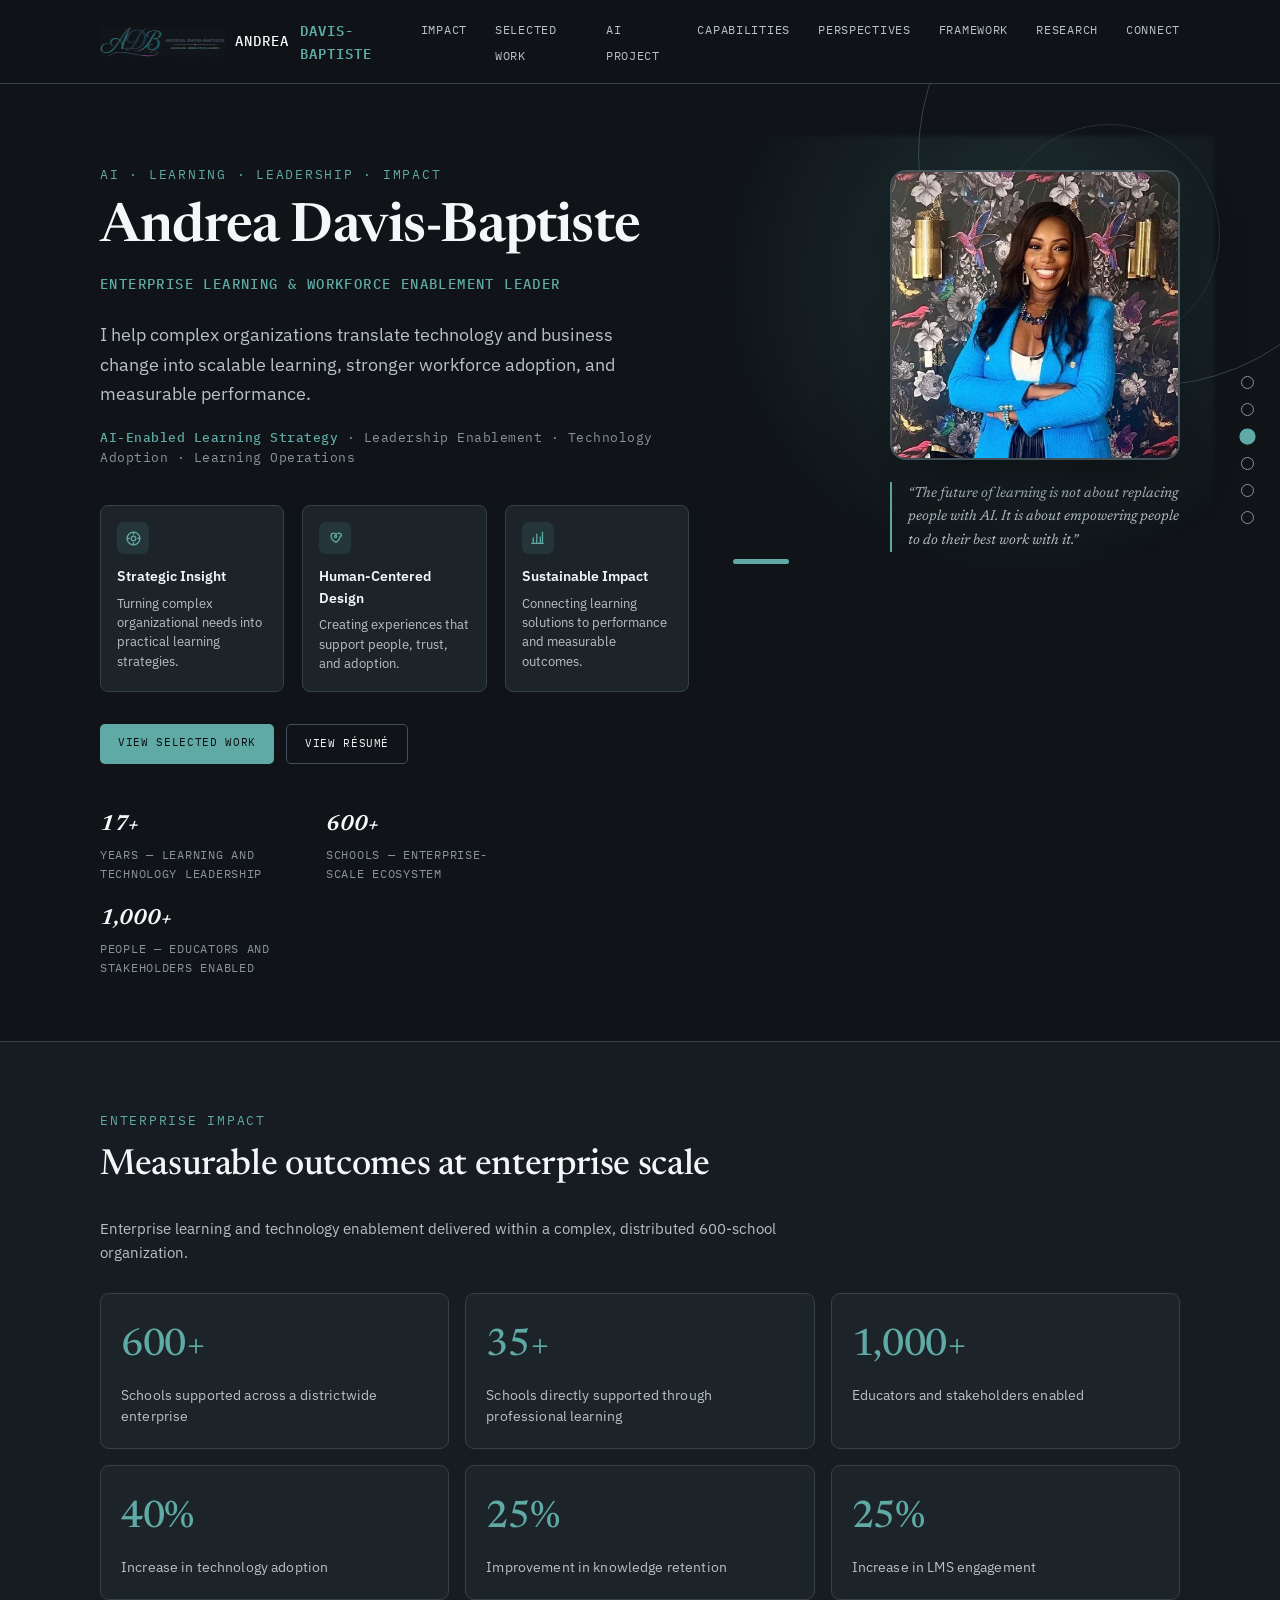
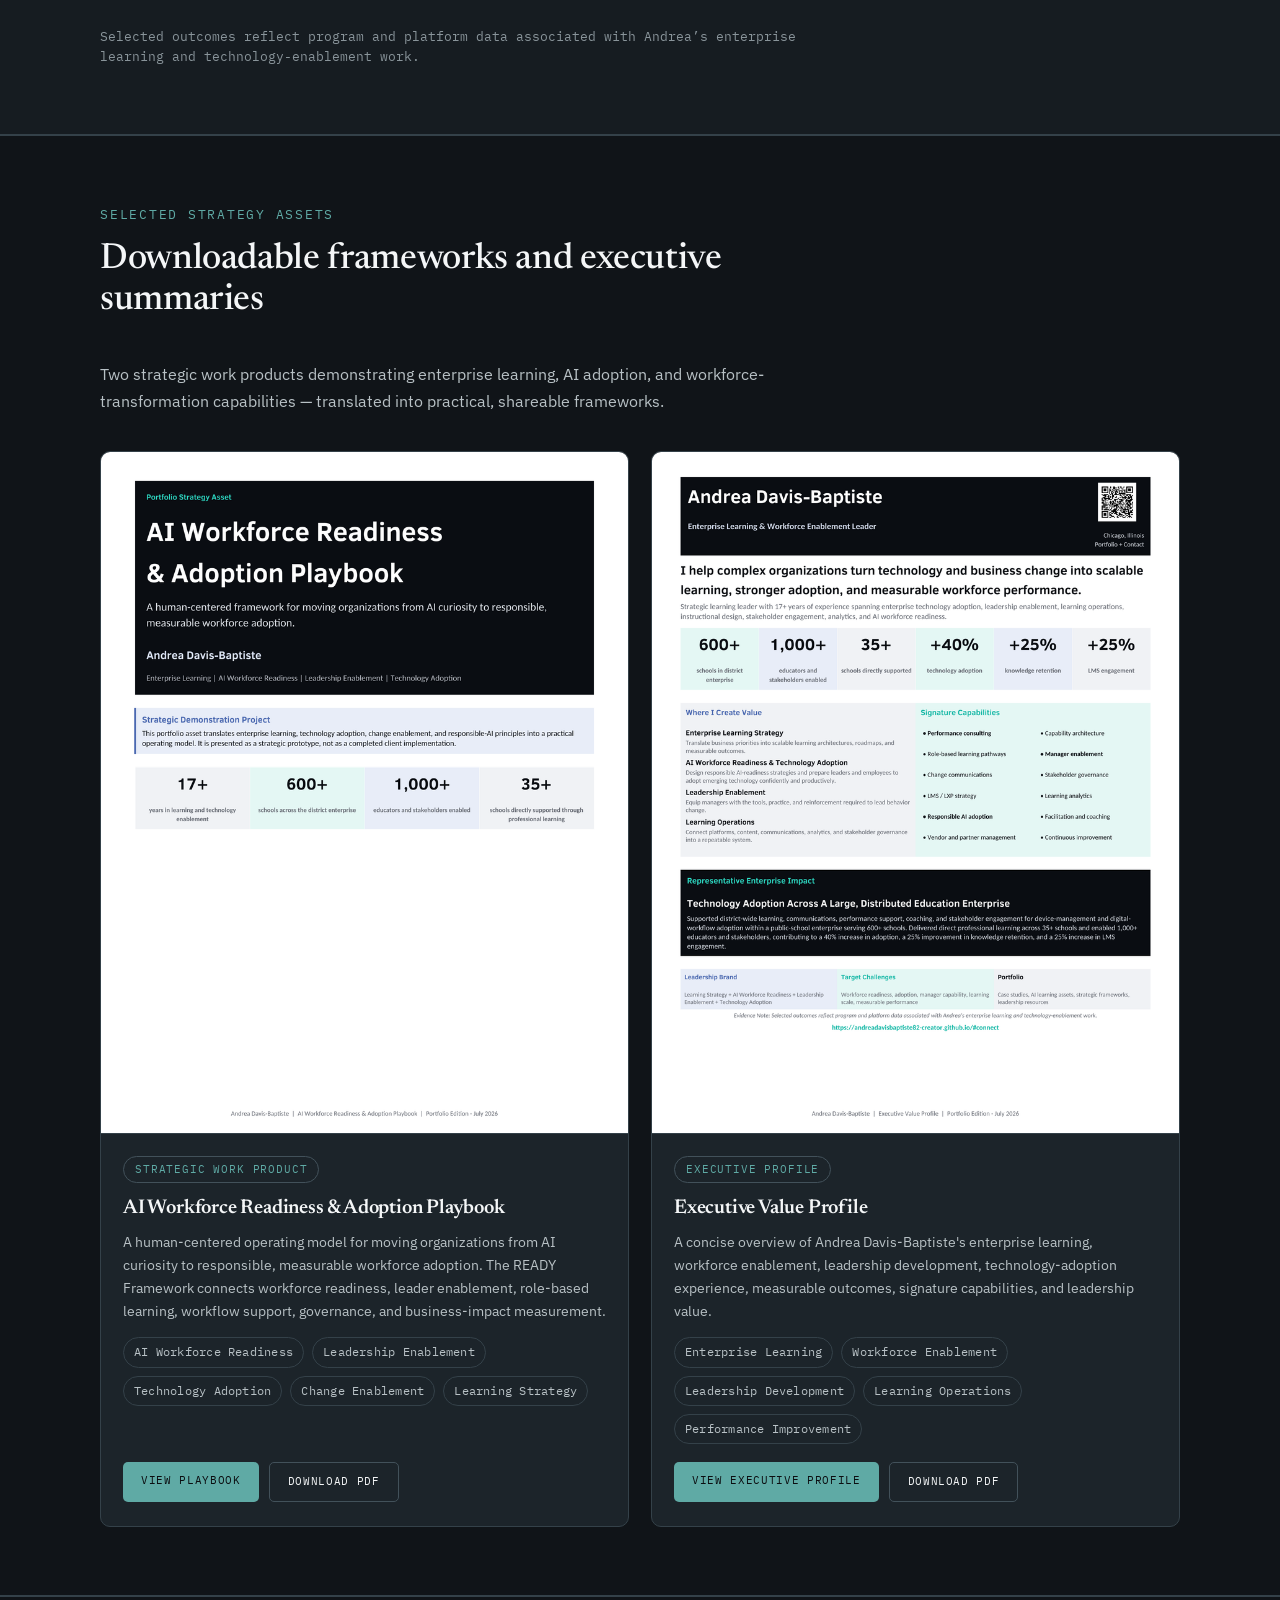
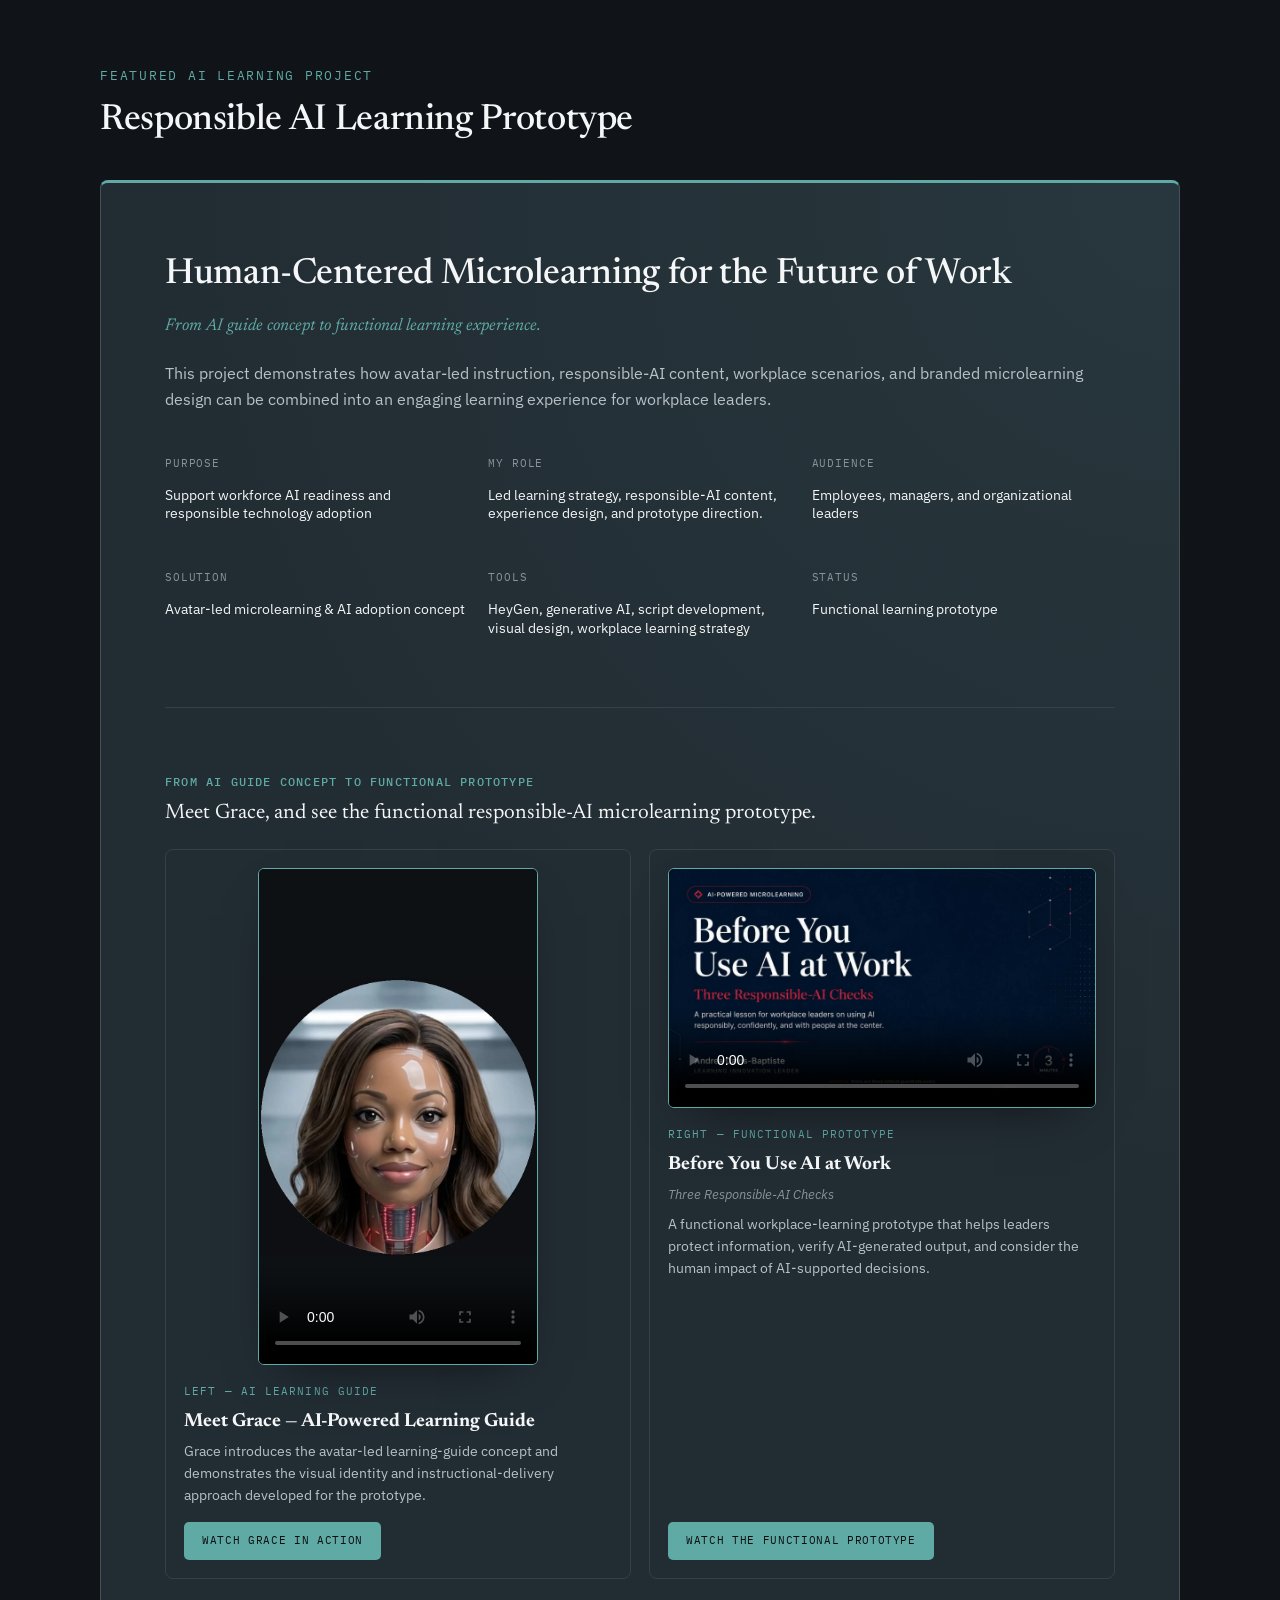
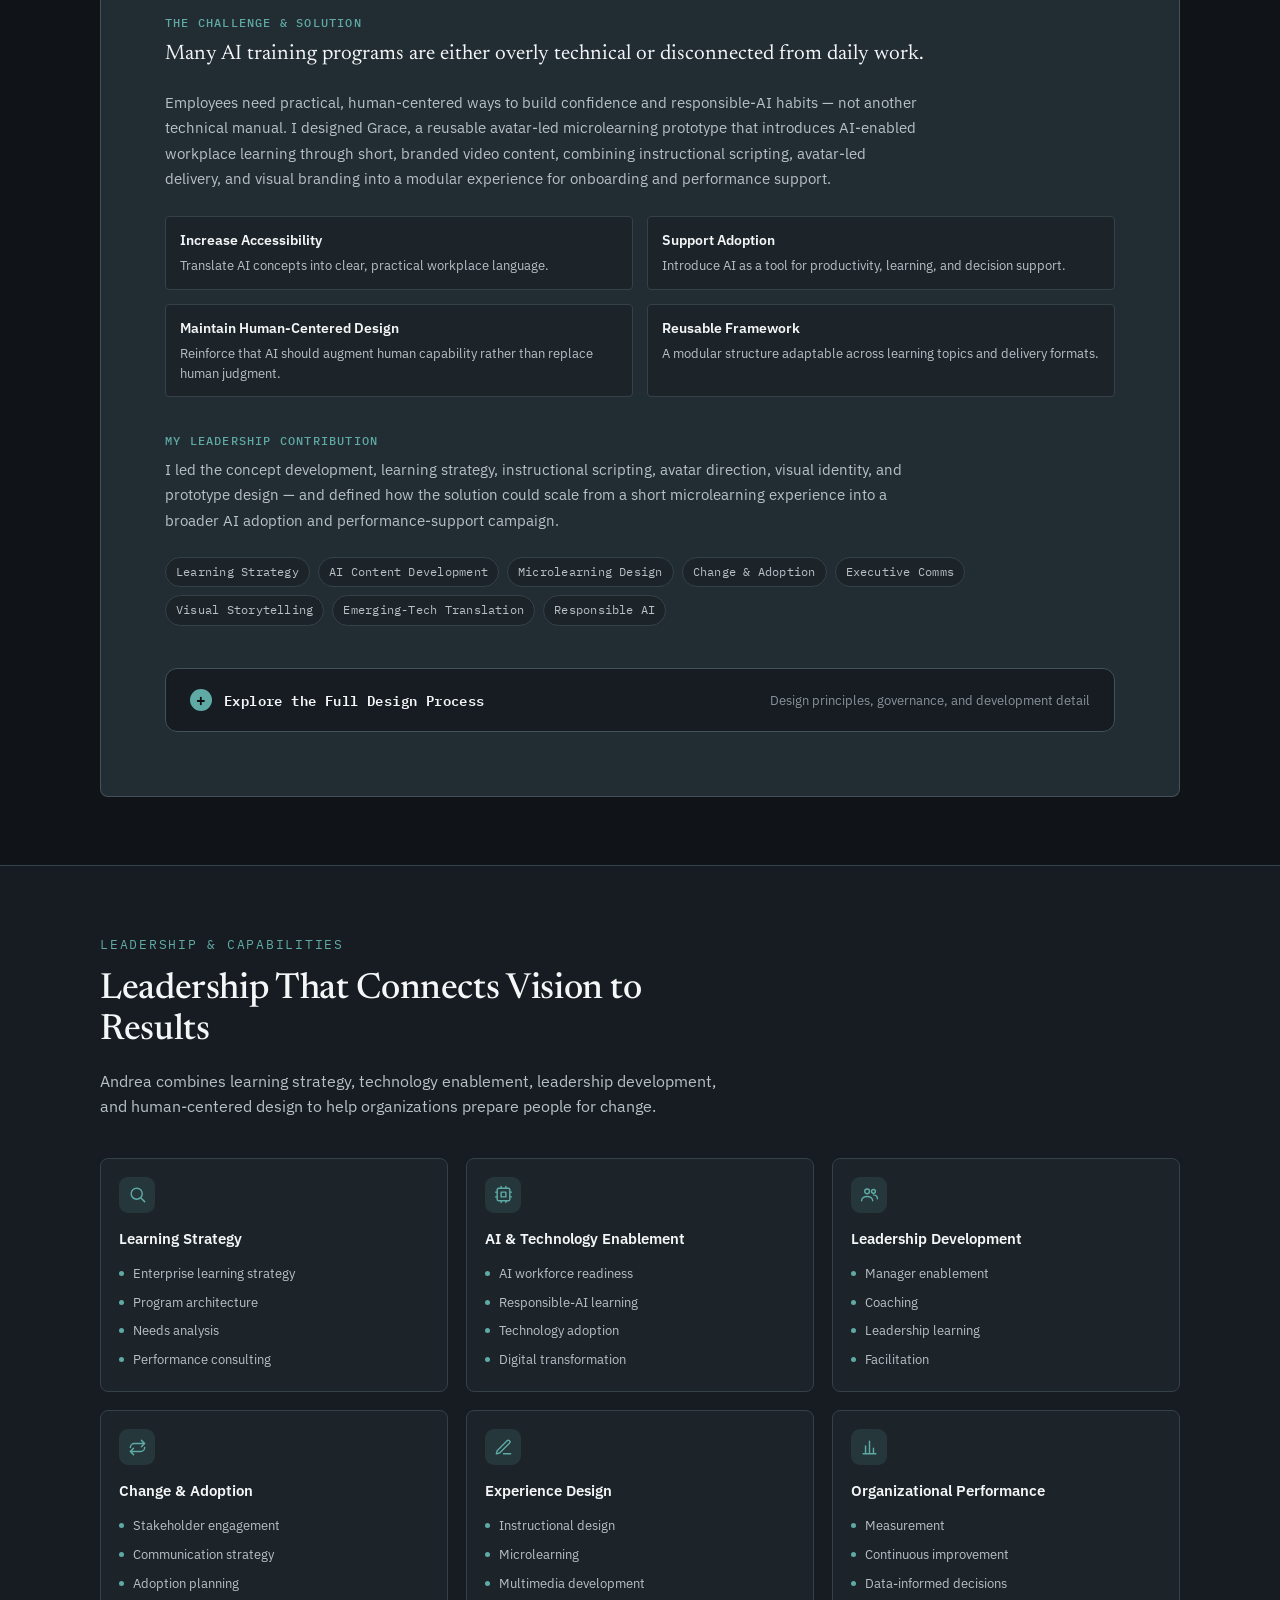
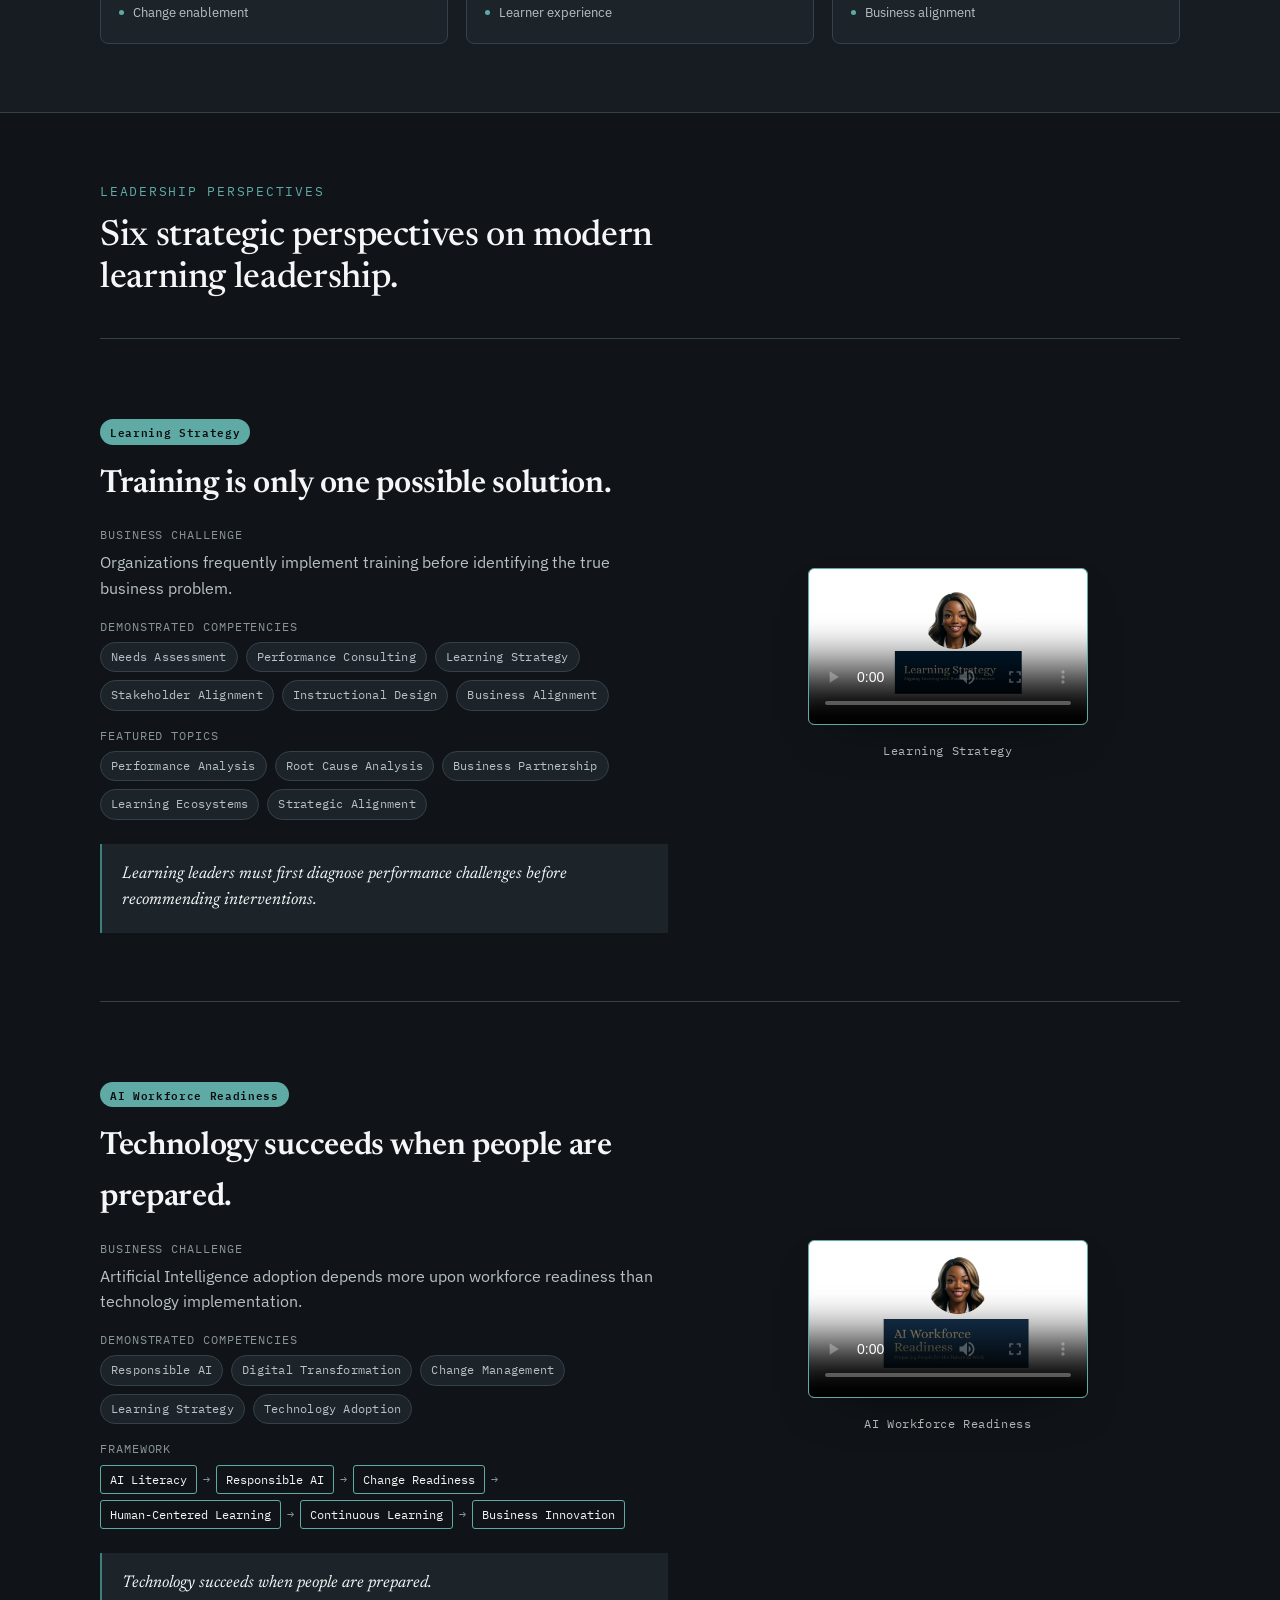
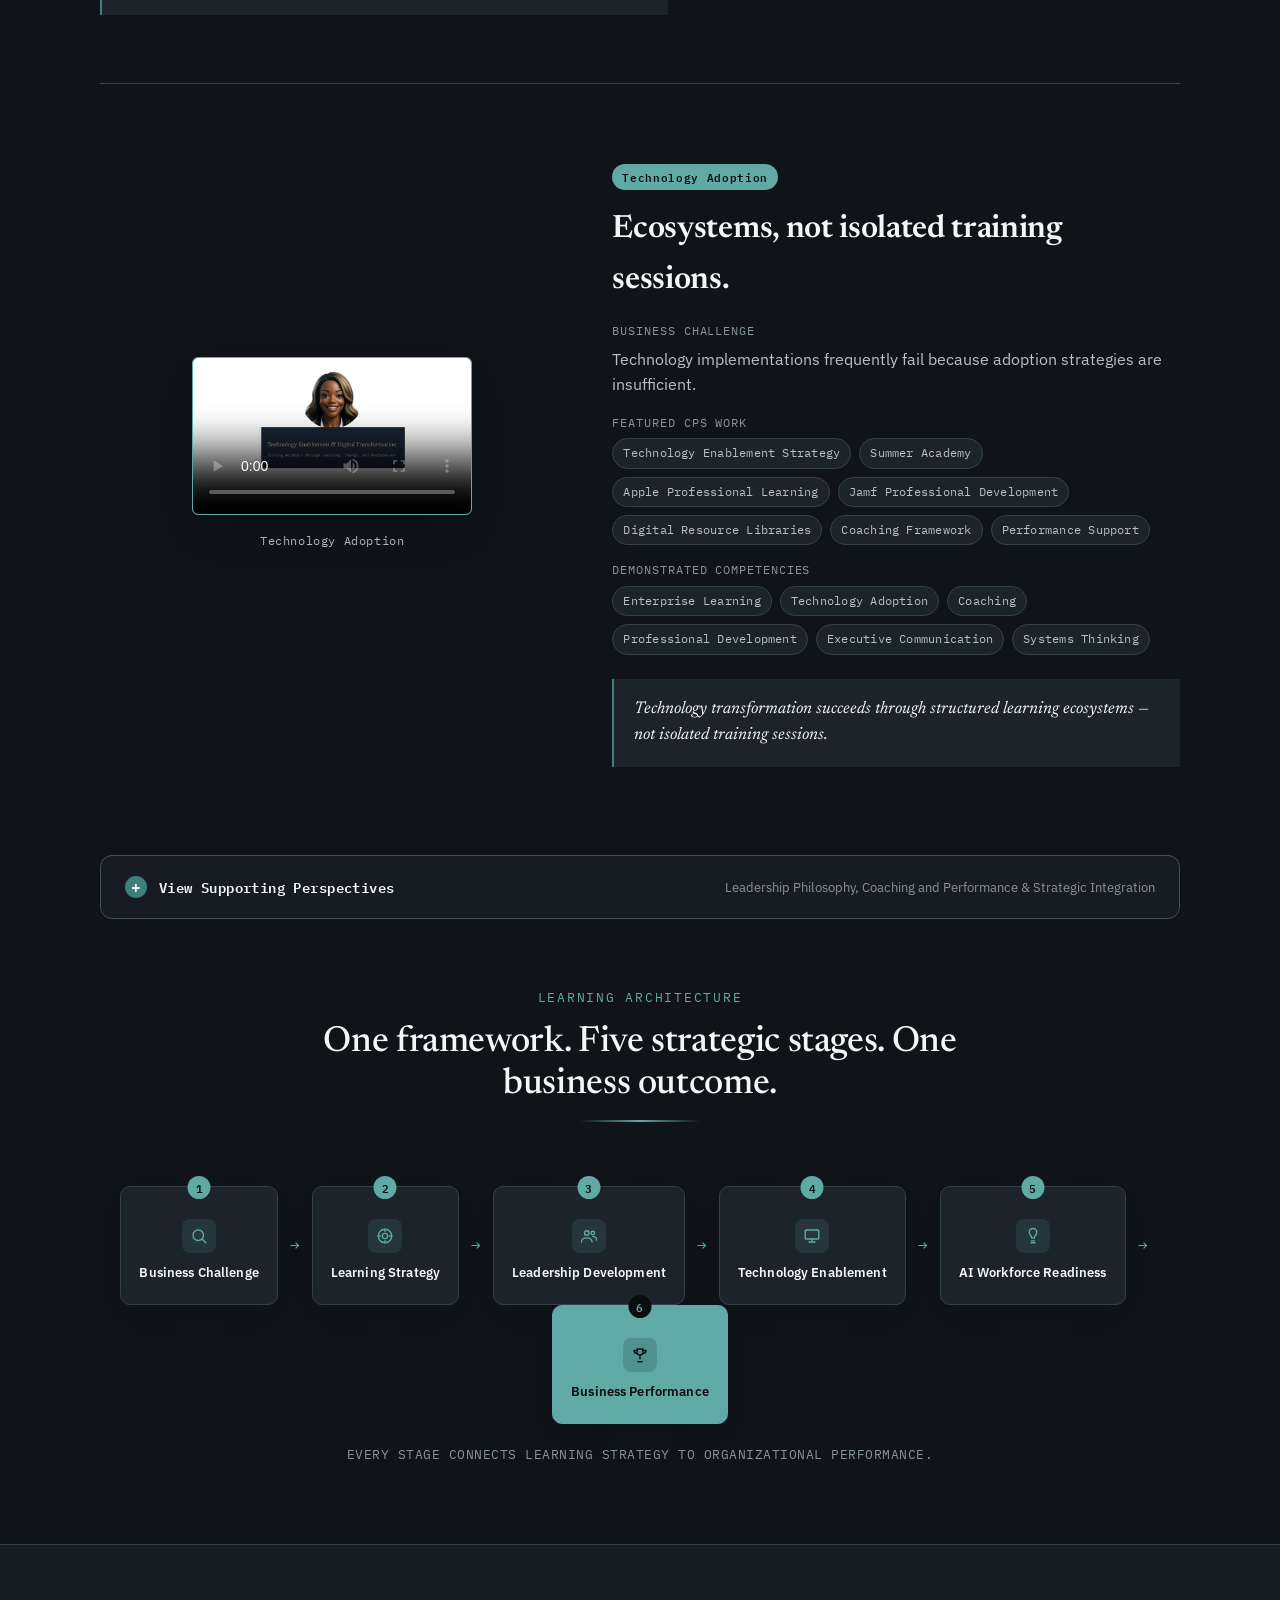
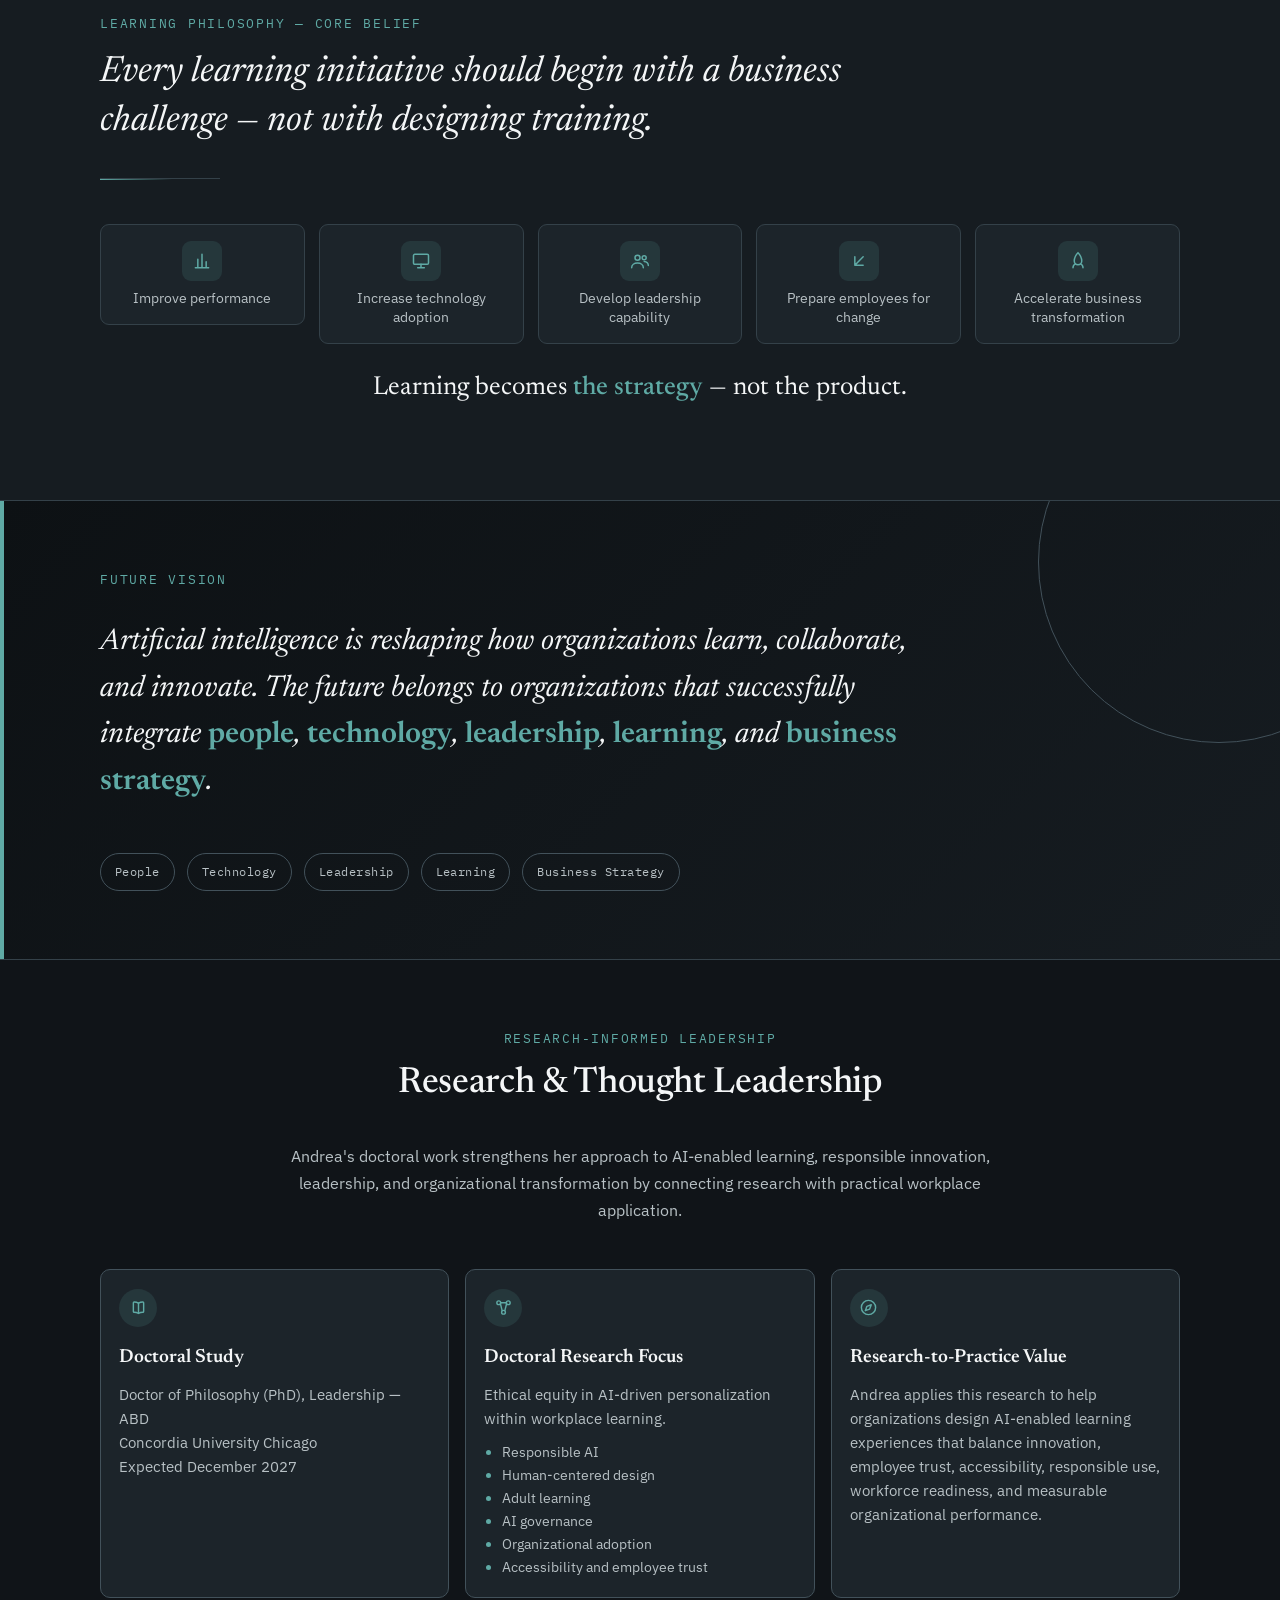
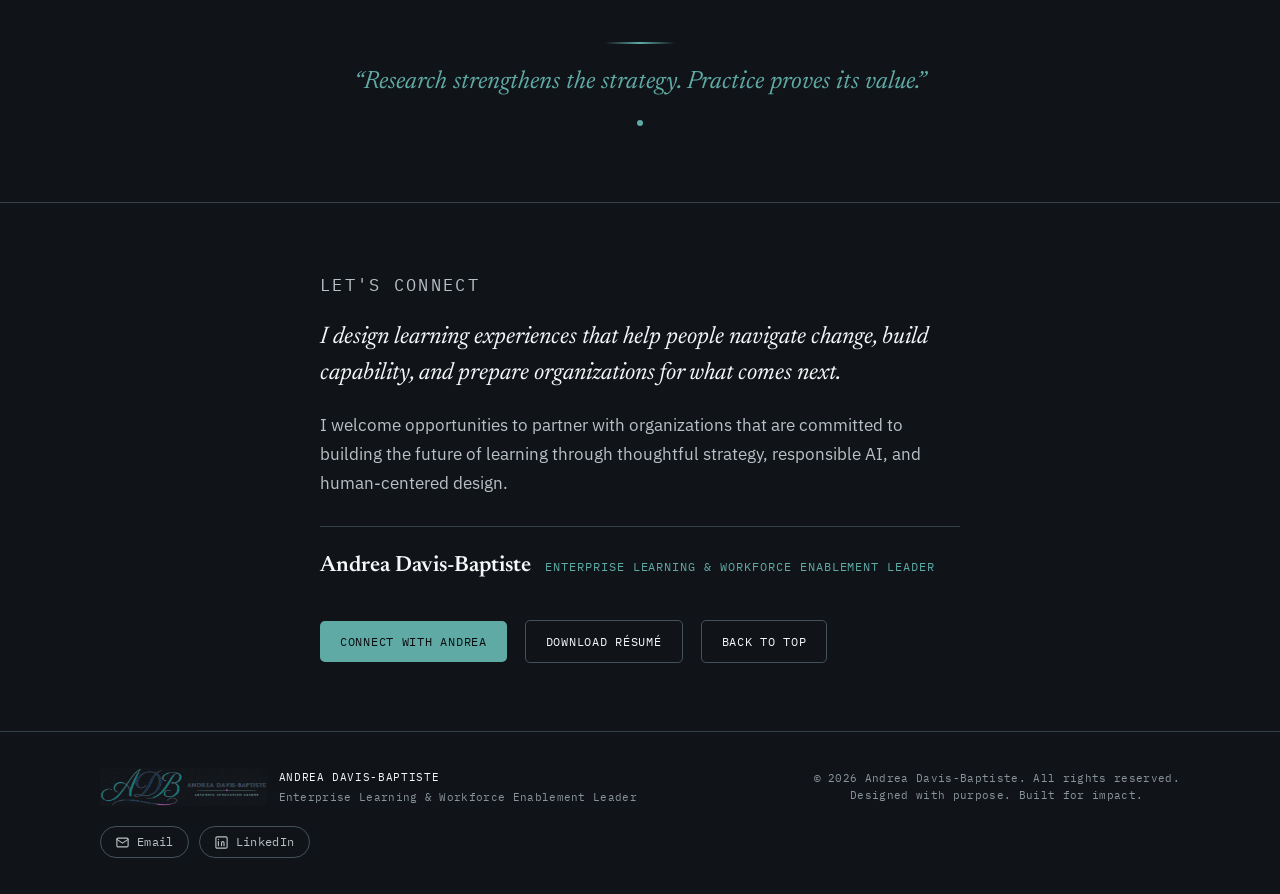
==== commit 35291834: "Update executive portfolio and strategy assets" ====
--- a/index.html
+++ b/index.html
@@ -1,34 +1,68 @@
 <!DOCTYPE html>
-
 <html lang="en">
 <head>
-<meta charset="utf-8"/>
-<meta content="width=device-width, initial-scale=1.0" name="viewport"/><meta content="Andrea Davis-Baptiste is a Learning Innovation Leader specializing in AI enablement, enterprise learning strategy, leadership development, and technology transformation." name="description"/><meta content="#111318" name="theme-color"/><meta content="Andrea Davis-Baptiste | Learning Innovation Leader" property="og:title"/><meta content="Executive portfolio featuring enterprise learning strategy, AI workforce readiness, leadership development, technology enablement, and responsible-AI learning." property="og:description"/><meta content="website" property="og:type"/><meta content="assets/andrea-headshot.png" property="og:image"/><meta content="summary" name="twitter:card"/>
-<title>Andrea Davis-Baptiste — Building the Future of Learning</title>
-<link href="https://fonts.googleapis.com" rel="preconnect"/>
-<link crossorigin="" href="https://fonts.gstatic.com" rel="preconnect"/>
-<link href="https://fonts.googleapis.com/css2?family=Newsreader:ital,opsz,wght@0,6..72,400;0,6..72,500;0,6..72,600;1,6..72,400;1,6..72,500&amp;family=IBM+Plex+Sans:wght@400;500;600&amp;family=IBM+Plex+Mono:wght@400;500&amp;display=swap" rel="stylesheet"/>
+<meta charset="UTF-8">
+<meta name="viewport" content="width=device-width, initial-scale=1.0">
+<title>Andrea Davis-Baptiste | Enterprise Learning, AI Enablement & Workforce Transformation</title>
+<meta name="description" content="Andrea Davis-Baptiste is an enterprise learning, AI enablement, and workforce-transformation leader delivering adoption frameworks, leadership-development programs, and technology-enablement strategy at scale.">
+<link rel="canonical" href="https://andreadavisbaptiste82-creator.github.io/">
+
+<!-- Open Graph -->
+<meta property="og:title" content="Andrea Davis-Baptiste | Enterprise Learning, AI Enablement & Workforce Transformation">
+<meta property="og:description" content="Enterprise learning, AI enablement, and workforce-transformation leadership: adoption frameworks, leadership development, and technology-enablement strategy at scale.">
+<meta property="og:type" content="website">
+<meta property="og:url" content="https://andreadavisbaptiste82-creator.github.io/">
+<meta property="og:image" content="https://andreadavisbaptiste82-creator.github.io/assets/adb-logo.png">
+
+<!-- Twitter -->
+<meta name="twitter:card" content="summary">
+<meta name="twitter:title" content="Andrea Davis-Baptiste | Enterprise Learning, AI Enablement & Workforce Transformation">
+<meta name="twitter:description" content="Enterprise learning, AI enablement, and workforce-transformation leadership: adoption frameworks, leadership development, and technology-enablement strategy at scale.">
+<meta name="twitter:image" content="https://andreadavisbaptiste82-creator.github.io/assets/adb-logo.png">
+
+<!-- Favicon (existing brand logo asset) -->
+<link rel="icon" type="image/png" href="assets/adb-logo.png">
+
+<link rel="preconnect" href="https://fonts.googleapis.com">
+<link rel="preconnect" href="https://fonts.gstatic.com" crossorigin>
+<link href="https://fonts.googleapis.com/css2?family=Newsreader:ital,opsz,wght@0,6..72,400;0,6..72,500;0,6..72,600;1,6..72,400;1,6..72,500&family=IBM+Plex+Sans:wght@400;500;600&family=IBM+Plex+Mono:wght@400;500&display=swap" rel="stylesheet">
+
+<!--
+  ANALYTICS (not configured):
+  If Google Analytics 4 is desired, add the standard gtag.js loader here, e.g.:
+    <script async src="https://www.googletagmanager.com/gtag/js?id=G-XXXXXXXXXX"></script>
+    <script>
+      window.dataLayer = window.dataLayer || [];
+      function gtag(){ dataLayer.push(arguments); }
+      gtag('js', new Date());
+      gtag('config', 'G-XXXXXXXXXX'); // <- replace with the real GA4 Measurement ID
+    </script>
+  If Microsoft Clarity is desired, add the Clarity snippet here with the real Clarity project ID.
+  The data-track event script near the end of this page (see "LIGHTWEIGHT EVENT TRACKING")
+  will automatically start sending events through gtag() once it exists on the page —
+  no other changes are required.
+-->
 <style>
 
   /* ============ TOKENS ============ */
   :root{
-    --ink:#F5F7FA;
-    --ink-soft:#BEC4CE;
-    --ink-faint:#858D99;
-    --paper:#111318;
-    --paper-raised:#171A20;
-    --card:#1D2128;
-    --panel:#222731;
-    --gold:#16C7C1;
-    --gold-deep:#0B8F91;
-    --gold-text:#0B8F91;
+    --ink:#F4F6F7;
+    --ink-soft:#B8C1C5;
+    --ink-faint:#89949A;
+    --paper:#101418;
+    --paper-raised:#161C21;
+    --card:#1C242A;
+    --panel:#222C33;
+    --gold:#5FAAA5;
+    --gold-deep:#3D7F7B;
+    --gold-text:#5FAAA5;
     --on-accent:#0B0D10;
-    --navy-deep:#0D0F13;
-    --navy-mid:#1D2128;
-    --line:#343A46;
-    --line-dark:#3F4756;
+    --navy-deep:#0D1114;
+    --navy-mid:#1C242A;
+    --line:#344149;
+    --line-dark:#42515A;
     --warm-white:#F3F1E9;
-    --glow:22,199,193;
+    --glow:95,170,165;
 
     --display: 'Newsreader', serif;
     --body: 'IBM Plex Sans', sans-serif;
@@ -93,7 +127,7 @@
   /* ============ TOP NAV ============ */
   .topnav{
     position:sticky; top:0; z-index:40;
-    background:rgba(17,19,24,0.88);
+    background:rgba(16,20,24,0.88);
     backdrop-filter:saturate(140%) blur(10px);
     border-bottom:1px solid var(--line);
   }
@@ -139,7 +173,55 @@
     transition:color .2s ease;
   }
   .toplinks a:hover{ color:var(--gold-text); }
-  @media (max-width:860px){ .toplinks{display:none;} }
+  .nav-toggle{
+    display:none;
+    flex-direction:column;
+    justify-content:center;
+    align-items:center;
+    gap:5px;
+    width:38px; height:38px;
+    padding:0;
+    background:transparent;
+    border:1px solid var(--line);
+    border-radius:7px;
+    cursor:pointer;
+  }
+  .nav-toggle-bar{
+    display:block;
+    width:18px; height:2px;
+    background:var(--ink);
+    border-radius:2px;
+    transition:transform .2s ease, opacity .2s ease;
+  }
+  .nav-toggle[aria-expanded="true"] .nav-toggle-bar:nth-child(1){ transform:translateY(7px) rotate(45deg); }
+  .nav-toggle[aria-expanded="true"] .nav-toggle-bar:nth-child(2){ opacity:0; }
+  .nav-toggle[aria-expanded="true"] .nav-toggle-bar:nth-child(3){ transform:translateY(-7px) rotate(-45deg); }
+  @media (max-width:860px){
+    .topnav-inner{ position:relative; }
+    .nav-toggle{ display:flex; }
+    .toplinks{
+      display:flex;
+      flex-direction:column;
+      gap:0;
+      position:absolute;
+      top:100%;
+      left:0;
+      right:0;
+      margin:0;
+      background:var(--paper-raised);
+      border-bottom:1px solid var(--line);
+      max-height:0;
+      overflow:hidden;
+      transition:max-height .25s ease;
+    }
+    .toplinks.is-open{ max-height:420px; }
+    .toplinks li{ border-top:1px solid var(--line); }
+    .toplinks a{
+      display:block;
+      padding:15px 22px;
+      font-size:13px;
+    }
+  }
 
   /* ============ HERO ============ */
   .hero{
@@ -297,17 +379,19 @@
     flex-wrap:wrap;
     gap:12px;
   }
-  .hero-cta .btn, .hero-cta .btn.ghost, .showcase-cta.btn, .showcase-cta.btn.ghost{ padding:12px 20px; font-size:11.5px; }
+  .hero-cta .btn, .hero-cta .btn.ghost, .showcase-cta.btn, .showcase-cta.btn.ghost{ padding:10px 18px; font-size:11px; }
   .hero-meta{
     margin-top:44px;
     display:flex;
-    gap:36px;
+    flex-wrap:wrap;
+    gap:18px 36px;
     font-family:var(--mono);
     font-size:12px;
     letter-spacing:0.06em;
     text-transform:uppercase;
     color:var(--ink-faint);
   }
+  .hero-meta > div{ max-width:190px; }
   .hero-meta strong{
     display:block;
     font-family:var(--display);
@@ -325,6 +409,48 @@
   .section-head h2{ font-size:clamp(26px,3.6vw,36px); line-height:1.15; margin-top:10px; }
   .divider{
     border:none; border-top:1px solid var(--line); margin:0;
+  }
+
+  /* ============ ENTERPRISE IMPACT ============ */
+  .impact{ background:var(--paper-raised); border-top:1px solid var(--line); border-bottom:1px solid var(--line); }
+  .impact-grid{
+    display:grid;
+    grid-template-columns:repeat(3, 1fr);
+    gap:16px;
+  }
+  @media (max-width:900px){ .impact-grid{ grid-template-columns:repeat(2, 1fr); } }
+  @media (max-width:560px){ .impact-grid{ grid-template-columns:1fr; } }
+  .impact-card{
+    border:1px solid var(--line);
+    border-radius:9px;
+    background:var(--card);
+    padding:22px 20px;
+    transition:border-color .2s ease, transform .2s ease;
+  }
+  .impact-card:hover{ border-color:var(--gold); transform:translateY(-2px); }
+  .impact-number{
+    font-family:var(--display);
+    font-size:clamp(28px,3.4vw,38px);
+    font-weight:500;
+    color:var(--gold-text);
+    margin:0 0 8px;
+    letter-spacing:-0.01em;
+  }
+  .impact-label{
+    font-family:var(--body);
+    font-size:13.5px;
+    line-height:1.5;
+    color:var(--ink-soft);
+    margin:0;
+    letter-spacing:0.01em;
+  }
+  .impact-note{
+    margin:26px 0 0;
+    max-width:760px;
+    font-family:var(--mono);
+    font-size:12.5px;
+    line-height:1.6;
+    color:var(--ink-faint);
   }
 
   /* ============ PHILOSOPHY ============ */
@@ -341,15 +467,15 @@
   .philosophy-grid{
     display:grid;
     grid-template-columns:repeat(5, 1fr);
-    gap:20px;
+    gap:14px;
     align-items:start;
   }
   @media (max-width:980px){ .philosophy-grid{ grid-template-columns:repeat(2, 1fr); } }
   @media (max-width:560px){ .philosophy-grid{ grid-template-columns:1fr; } }
   .philosophy-list{ display:contents; }
   .philosophy-list li{
-    display:flex; flex-direction:column; align-items:center; text-align:center; gap:10px;
-    padding:22px 14px;
+    display:flex; flex-direction:column; align-items:center; text-align:center; gap:8px;
+    padding:16px 12px;
     border:1px solid var(--line);
     border-radius:9px;
     background:var(--card);
@@ -390,11 +516,6 @@
   /* ============ ARCHITECTURE DIAGRAM ============ */
   .arch{
     text-align:center;
-    --gold:#A94DB3;
-    --gold-deep:#713A7C;
-    --gold-text:#C97AD0;
-    --on-accent:#F5F7FA;
-    --glow:169,77,179;
   }
   .arch .section-head{ margin-left:auto; margin-right:auto; text-align:center; }
   .arch-divider{
@@ -484,7 +605,7 @@
   }
 
   /* ============ SERIES INTRO ============ */
-  .series-intro{ padding-bottom:0; --gold:#3F6FAE; --gold-deep:#2F5688; --gold-text:#6E9BD3; --on-accent:#F5F7FA; }
+  .series-intro{ padding-bottom:0; }
 
   /* ============ SPINE NAV ============ */
   .spine{
@@ -538,11 +659,6 @@
     opacity:0;
     transform:translateY(18px);
     transition:opacity .7s ease, transform .7s ease;
-    --gold:#3F6FAE;
-    --gold-deep:#2F5688;
-    --gold-text:#6E9BD3;
-    --on-accent:#F5F7FA;
-    --glow:63,111,174;
   }
   .reel.visible{ opacity:1; transform:translateY(0); }
   .reel-grid{
@@ -632,6 +748,61 @@
 
   /* media */
   .reel-media{ position:relative; }
+
+  /* ============ MORE VIDEOS (expandable) ============ */
+  .more-videos{
+    margin-top:20px;
+    border:1px solid var(--line-dark);
+    border-radius:12px;
+    background:var(--paper-raised);
+    overflow:hidden;
+  }
+  .more-videos > summary{
+    cursor:pointer;
+    list-style:none;
+    padding:20px 24px;
+    font-family:var(--mono);
+    font-size:13.5px;
+    font-weight:600;
+    letter-spacing:0.03em;
+    color:var(--ink);
+    display:flex;
+    align-items:center;
+    gap:12px;
+    transition:background .2s ease;
+  }
+  .more-videos > summary::-webkit-details-marker{ display:none; }
+  .more-videos > summary:hover{ background:var(--card); }
+  .more-videos > summary:focus-visible{ outline:2px solid var(--gold-deep); outline-offset:-2px; }
+  .more-videos > summary::before{
+    content:"+";
+    flex:none;
+    width:22px; height:22px;
+    border-radius:50%;
+    background:var(--gold-deep);
+    color:var(--ink);
+    display:flex; align-items:center; justify-content:center;
+    font-size:16px;
+    line-height:1;
+  }
+  .more-videos[open] > summary::before{ content:"\2212"; }
+  .more-videos > summary .summary-note{
+    font-family:var(--body);
+    font-weight:400;
+    font-size:12.5px;
+    color:var(--ink-faint);
+    margin-left:auto;
+    text-transform:none;
+    letter-spacing:0;
+  }
+  .more-videos-inner{
+    padding:0 24px 8px;
+    border-top:1px solid var(--line-dark);
+  }
+  .more-videos-inner .reel:first-of-type{ border-top:none; }
+  @media (max-width:640px){
+    .more-videos > summary .summary-note{ display:none; }
+  }
   .media-frame{
     border:1.5px solid var(--gold);
     border-radius:6px;
@@ -646,7 +817,8 @@
   }
   .media-frame:hover{ box-shadow:0 24px 56px -22px rgba(var(--glow),0.28); }
   .media-frame video{ width:100%; height:100%; object-fit:cover; }
-  .media-frame.landscape{ aspect-ratio:16/9; max-width:320px; }
+  #graceVideo{ object-fit:contain; background:var(--navy-deep); }
+  .media-frame.landscape{ aspect-ratio:16/9; max-width:280px; }
 
   .placeholder{
     width:100%; height:100%;
@@ -691,13 +863,13 @@
   }
 
   /* ============ FEATURED PROJECT ============ */
-  .project{ padding:68px 0; border-top:1px solid var(--line); --gold:#C83E4D; --gold-deep:#962B38; --gold-text:#D05A67; --on-accent:#F5F7FA; --glow:200,62,77; }
+  .project{ padding:68px 0; border-top:1px solid var(--line); }
   .project-card{
     border:1px solid var(--line-dark);
     border-top:3px solid var(--gold);
     border-radius:8px;
     background:
-      radial-gradient(circle at 100% 0%, rgba(200,62,77,0.09), transparent 42%),
+      radial-gradient(circle at 100% 0%, rgba(var(--glow),0.09), transparent 42%),
       var(--panel);
     padding:64px;
     position:relative;
@@ -764,7 +936,7 @@
     line-height:1.4;
   }
 
-  .project-block{ margin-top:42px; }
+  .project-block{ margin-top:34px; }
   .project-details{
     margin-top:42px;
     border:1px solid var(--line-dark);
@@ -847,7 +1019,7 @@
   .card-grid{
     display:grid;
     grid-template-columns:repeat(3, 1fr);
-    gap:20px;
+    gap:14px;
   }
   .card-grid.cols-2{ grid-template-columns:repeat(2, 1fr); }
   .card-grid.cols-4{ grid-template-columns:repeat(4, 1fr); }
@@ -857,19 +1029,19 @@
   .mini-card{
     border:1px solid var(--line);
     border-radius:4px;
-    padding:18px 18px;
+    padding:13px 14px;
     background:var(--card);
   }
   .mini-card .mc-title{
     font-family:var(--body);
     font-weight:600;
-    font-size:14px;
-    color:var(--ink);
-    margin:0 0 8px;
+    font-size:13.5px;
+    color:var(--ink);
+    margin:0 0 5px;
   }
   .mini-card .mc-desc{
-    font-size:13.5px;
-    line-height:1.55;
+    font-size:13px;
+    line-height:1.5;
     color:var(--ink-soft);
     margin:0;
   }
@@ -917,7 +1089,7 @@
   .dual-showcase{
     display:grid;
     grid-template-columns:1fr 1fr;
-    gap:28px;
+    gap:18px;
     margin-top:8px;
   }
   @media (max-width:820px){ .dual-showcase{ grid-template-columns:1fr; } }
@@ -925,7 +1097,7 @@
     border:1px solid var(--line);
     border-radius:8px;
     background:var(--panel);
-    padding:24px;
+    padding:18px;
     display:flex;
     flex-direction:column;
   }
@@ -978,8 +1150,8 @@
   /* Case study structure */
   .case-block{
     border-left:2px solid var(--gold);
-    padding-left:20px;
-    margin-bottom:28px;
+    padding-left:18px;
+    margin-bottom:20px;
   }
   .case-block:last-child{ margin-bottom:0; }
   .case-label{
@@ -1057,11 +1229,11 @@
     background:var(--card);
   }
 
-  .capabilities{ background:var(--paper-raised); border-top:1px solid var(--line); border-bottom:1px solid var(--line); --gold:#8E4ACE; --gold-deep:#6B3AA0; --gold-text:#AA6BE4; --on-accent:#F5F7FA; --glow:142,74,206; }
+  .capabilities{ background:var(--paper-raised); border-top:1px solid var(--line); border-bottom:1px solid var(--line); }
   .cap-grid{
     display:grid;
     grid-template-columns:repeat(3, 1fr);
-    gap:28px;
+    gap:18px;
   }
   @media (max-width:980px){ .cap-grid{ grid-template-columns:repeat(2, 1fr); } }
   @media (max-width:600px){ .cap-grid{ grid-template-columns:1fr; } }
@@ -1069,7 +1241,7 @@
     background:var(--card);
     border:1px solid var(--line);
     border-radius:8px;
-    padding:24px 24px 26px;
+    padding:18px 18px 20px;
     transition:border-color .2s ease;
   }
   .cap-block:hover{ border-color:var(--gold); }
@@ -1121,11 +1293,6 @@
     background:linear-gradient(135deg, var(--navy-deep), var(--paper-raised));
     color:var(--ink);
     position:relative;
-    --gold:#8E4ACE;
-    --gold-deep:#6B3AA0;
-    --gold-text:#AA6BE4;
-    --on-accent:#F5F7FA;
-    --glow:142,74,206;
     overflow:hidden;
   }
   .vision::before{
@@ -1177,18 +1344,13 @@
     background:var(--paper);
     border-top:1px solid var(--line);
     border-bottom:1px solid var(--line);
-    --gold:#6F3FA0;
-    --gold-deep:#5A3280;
-    --gold-text:#C89BEA;
-    --on-accent:#F5F7FA;
-    --glow:111,63,160;
   }
   .research .section-head{ max-width:720px; margin-left:auto; margin-right:auto; text-align:center; }
   .research .lead{ color:var(--ink-soft); font-size:16px; line-height:1.7; max-width:720px; margin:0 auto 44px; text-align:center; }
   .research-grid{
     display:grid;
     grid-template-columns:repeat(3, 1fr);
-    gap:22px;
+    gap:16px;
   }
   @media (max-width:900px){
     .research-grid{ grid-template-columns:1fr 1fr; }
@@ -1202,7 +1364,7 @@
     background:var(--card);
     border:1px solid var(--line-dark);
     border-radius:10px;
-    padding:26px 24px;
+    padding:19px 18px;
     display:flex;
     flex-direction:column;
     transition:border-color .2s ease;
@@ -1263,12 +1425,92 @@
     display:inline-block;
     width:6px; height:6px;
     border-radius:50%;
-    background:#16C7C1;
+    background:var(--gold);
     margin-top:18px;
   }
 
+  /* ============ STRATEGY ASSETS ============ */
+  .strategy-assets{
+    background:var(--paper);
+    border-top:1px solid var(--line);
+    border-bottom:1px solid var(--line);
+  }
+  .assets-grid{
+    display:grid;
+    grid-template-columns:1fr 1fr;
+    gap:22px;
+  }
+  @media (max-width:820px){ .assets-grid{ grid-template-columns:1fr; } }
+  .asset-card{
+    border:1px solid var(--line);
+    border-radius:10px;
+    background:var(--card);
+    display:flex;
+    flex-direction:column;
+    overflow:hidden;
+    transition:border-color .2s ease;
+  }
+  .asset-card:hover{ border-color:var(--gold); }
+  .asset-cover{
+    width:100%;
+    aspect-ratio:850/1100;
+    background:var(--navy-deep);
+    border-bottom:1px solid var(--line);
+    overflow:hidden;
+    display:flex;
+    align-items:center;
+    justify-content:center;
+  }
+  .asset-cover img{
+    width:100%;
+    height:100%;
+    object-fit:contain;
+    display:block;
+  }
+  .asset-body{
+    padding:22px 22px 24px;
+    display:flex;
+    flex-direction:column;
+    flex:1;
+  }
+  .asset-badge{
+    display:inline-block;
+    align-self:flex-start;
+    font-family:var(--mono);
+    font-size:10.5px;
+    letter-spacing:0.08em;
+    text-transform:uppercase;
+    color:var(--gold-text);
+    border:1px solid var(--line-dark);
+    border-radius:20px;
+    padding:4px 11px;
+    margin-bottom:12px;
+  }
+  .asset-card h3{
+    font-family:var(--display);
+    font-size:20px;
+    font-weight:600;
+    color:var(--ink);
+    margin:0 0 10px;
+    line-height:1.3;
+  }
+  .asset-desc{
+    color:var(--ink-soft);
+    font-size:14px;
+    line-height:1.65;
+    margin:0 0 14px;
+  }
+  .asset-card .tag-row{ margin-bottom:18px; }
+  .asset-actions{
+    display:flex;
+    flex-wrap:wrap;
+    gap:10px;
+    margin-top:auto;
+  }
+  .asset-actions .btn, .asset-actions .btn.ghost{ padding:10px 18px; font-size:11px; }
+
   /* ============ CLOSING ============ */
-  .closing{ text-align:left; --gold:#16C7C1; --gold-deep:#0B8F91; --gold-text:#0B8F91; --on-accent:#0B0D10; --glow:22,199,193; }
+  .closing{ text-align:left; }
   .closing-inner{ max-width:720px; }
   .closing p{
     color:var(--ink-soft);
@@ -1314,11 +1556,11 @@
   .btn{
     display:inline-block;
     font-family:var(--mono);
-    font-size:12.5px;
+    font-size:12px;
     letter-spacing:0.06em;
     text-transform:uppercase;
     text-decoration:none;
-    padding:14px 26px;
+    padding:11px 20px;
     border-radius:5px;
     background:var(--gold);
     color:var(--on-accent);
@@ -1393,809 +1635,923 @@
   .footer-links a svg{ width:15px; height:15px; flex:none; }
 
 </style>
-<style id="mobileNavStyles">
-.menu-toggle{display:none;width:42px;height:38px;border:1px solid var(--line-dark);border-radius:6px;background:var(--card);padding:8px 9px;cursor:pointer;align-items:center;justify-content:center;flex-direction:column;gap:5px;color:var(--ink);}
-.menu-toggle span{display:block;width:20px;height:2px;border-radius:2px;background:currentColor;transition:transform .2s ease,opacity .2s ease;}
-.menu-toggle[aria-expanded="true"] span:nth-child(1){transform:translateY(7px) rotate(45deg);}
-.menu-toggle[aria-expanded="true"] span:nth-child(2){opacity:0;}
-.menu-toggle[aria-expanded="true"] span:nth-child(3){transform:translateY(-7px) rotate(-45deg);}
-.mobile-menu{display:none;border-top:1px solid var(--line);background:rgba(17,19,24,.98);}
-.mobile-menu.open{display:block;}
-.mobile-menu-inner{display:grid;grid-template-columns:1fr 1fr;padding-top:12px;padding-bottom:16px;gap:4px 12px;}
-.mobile-menu a{display:block;padding:11px 10px;border-radius:5px;text-decoration:none;font-family:var(--mono);font-size:11.5px;letter-spacing:.05em;text-transform:uppercase;color:var(--ink-soft);}
-.mobile-menu a:hover,.mobile-menu a:focus-visible{color:var(--gold-text);background:var(--card);}
-@media (max-width:860px){.menu-toggle{display:flex}.topnav-inner{gap:14px}.brand .nav-logo{max-width:180px}.mobile-menu-inner{padding-left:22px;padding-right:22px}}
-@media (max-width:420px){.mobile-menu-inner{grid-template-columns:1fr}.brand .nav-logo{max-width:155px;height:26px}}
-@media (min-width:861px){.mobile-menu{display:none!important}}
-</style></head>
+</head>
 <body>
+
 <nav class="topnav">
-<div class="topnav-inner">
-<a aria-label="Andrea Davis-Baptiste portfolio - back to top" class="brand" href="#top"><img alt="Andrea Davis-Baptiste ADB logo" class="nav-logo" decoding="async" src="assets/adb-logo.png"/>ANDREA <b>DAVIS-BAPTISTE</b></a>
-<button aria-controls="mobileMenu" aria-expanded="false" aria-label="Open navigation menu" class="menu-toggle" id="menuToggle" type="button"><span></span><span></span><span></span></button><ul aria-label="Primary navigation" class="toplinks">
-<li><a href="#philosophy">Philosophy</a></li>
-<li><a href="#framework">Framework</a></li>
-<li><a href="#series">Series</a></li>
-<li><a href="#project-ai-guide">AI Project</a></li>
-<li><a href="#capabilities">Capabilities</a></li>
-<li><a href="#connect">Connect</a></li>
-</ul>
-</div>
-<div aria-label="Mobile navigation" class="mobile-menu" id="mobileMenu"><div class="wrap mobile-menu-inner"><a href="#philosophy">Philosophy</a><a href="#framework">Framework</a><a href="#series">Series</a><a href="#project-ai-guide">AI Project</a><a href="#capabilities">Capabilities</a><a href="#research">Research</a><a href="#connect">Connect</a></div></div></nav>
+  <div class="topnav-inner">
+    <a class="brand" href="#top"><picture><source type="image/webp" srcset="assets/adb-logo.webp"><img class="nav-logo" src="assets/adb-logo.png" alt="Andrea Davis-Baptiste ADB logo" width="2038" height="465"></picture>ANDREA <b>DAVIS-BAPTISTE</b></a>
+    <ul class="toplinks" id="toplinks">
+      <li><a href="#impact">Impact</a></li>
+      <li><a href="#strategy-assets">Selected Work</a></li>
+      <li><a href="#project-ai-guide">AI Project</a></li>
+      <li><a href="#capabilities">Capabilities</a></li>
+      <li><a href="#series">Perspectives</a></li>
+      <li><a href="#framework">Framework</a></li>
+      <li><a href="#research">Research</a></li>
+      <li><a href="#connect">Connect</a></li>
+    </ul>
+    <button type="button" class="nav-toggle" id="navToggle" aria-controls="toplinks" aria-expanded="false" aria-label="Open menu">
+      <span class="nav-toggle-bar"></span>
+      <span class="nav-toggle-bar"></span>
+      <span class="nav-toggle-bar"></span>
+    </button>
+  </div>
+</nav>
+
 <!-- SPINE NAV -->
-<div aria-label="Series navigation" class="spine" id="spine"></div>
+<div class="spine" id="spine" aria-label="Series navigation"></div>
+
 <!-- HERO -->
 <section class="hero" id="top">
-<!-- Andrea hero headshot -->
-<div class="wrap hero-grid">
-<div class="hero-text">
-<p class="eyebrow">AI · Learning · Leadership · Impact</p>
-<h1 class="hero-name">Andrea Davis-Baptiste</h1>
-<p class="hero-role">Learning Innovation Leader</p>
-<p class="hero-lede">I design learning experiences that help people navigate change, build capability, adopt emerging technology, and prepare organizations for what comes next.</p>
-<p class="hero-tags"><span class="accent-word">AI Enablement</span> · Learning Strategy · Leadership Development · Technology Transformation</p>
-<div class="hero-pillars">
-<div class="hero-pillar">
-<span aria-hidden="true" class="hp-icon">
-<svg fill="none" stroke="currentColor" stroke-linecap="round" stroke-linejoin="round" stroke-width="1.8" viewbox="0 0 24 24"><circle cx="12" cy="12" r="9"></circle><circle cx="12" cy="12" r="3.2"></circle><path d="M12 3v3M12 18v3M21 12h-3M6 12H3"></path></svg>
-</span>
-<p class="hp-title">Strategic Insight</p>
-<p class="hp-desc">Turning complex organizational needs into practical learning strategies.</p>
+  <!-- Andrea hero headshot -->
+  <div class="wrap hero-grid">
+    <div class="hero-text">
+      <p class="eyebrow">AI &middot; Learning &middot; Leadership &middot; Impact</p>
+      <h1 class="hero-name">Andrea Davis-Baptiste</h1>
+      <p class="hero-role">Enterprise Learning &amp; Workforce Enablement Leader</p>
+      <p class="hero-lede">I help complex organizations translate technology and business change into scalable learning, stronger workforce adoption, and measurable performance.</p>
+      <p class="hero-tags"><span class="accent-word">AI-Enabled Learning Strategy</span> &middot; Leadership Enablement &middot; Technology Adoption &middot; Learning Operations</p>
+
+      <div class="hero-pillars">
+        <div class="hero-pillar">
+          <span class="hp-icon" aria-hidden="true">
+            <svg viewBox="0 0 24 24" fill="none" stroke="currentColor" stroke-width="1.8" stroke-linecap="round" stroke-linejoin="round"><circle cx="12" cy="12" r="9"/><circle cx="12" cy="12" r="3.2"/><path d="M12 3v3M12 18v3M21 12h-3M6 12H3"/></svg>
+          </span>
+          <p class="hp-title">Strategic Insight</p>
+          <p class="hp-desc">Turning complex organizational needs into practical learning strategies.</p>
+        </div>
+        <div class="hero-pillar">
+          <span class="hp-icon" aria-hidden="true">
+            <svg viewBox="0 0 24 24" fill="none" stroke="currentColor" stroke-width="1.8" stroke-linecap="round" stroke-linejoin="round"><path d="M20.5 8.5c0-2.2-1.8-4-4-4-1.4 0-2.7.7-3.4 1.9C12.4 5.2 11.1 4.5 9.7 4.5c-2.2 0-4 1.8-4 4 0 5 6.8 9 6.8 9s6-4 6-9z"/><circle cx="12" cy="9.2" r="1.6"/></svg>
+          </span>
+          <p class="hp-title">Human-Centered Design</p>
+          <p class="hp-desc">Creating experiences that support people, trust, and adoption.</p>
+        </div>
+        <div class="hero-pillar">
+          <span class="hp-icon" aria-hidden="true">
+            <svg viewBox="0 0 24 24" fill="none" stroke="currentColor" stroke-width="1.8" stroke-linecap="round" stroke-linejoin="round"><path d="M4 19h16M6 19V11M11 19V6M16 19v-9M19 19V3"/></svg>
+          </span>
+          <p class="hp-title">Sustainable Impact</p>
+          <p class="hp-desc">Connecting learning solutions to performance and measurable outcomes.</p>
+        </div>
+      </div>
+
+      <div class="hero-cta">
+        <a class="btn" href="#strategy-assets">View Selected Work</a>
+        <a class="btn ghost" href="assets/Andrea-Davis-Baptiste-Resume.pdf" target="_blank" rel="noopener noreferrer" data-track="resume-view" aria-label="View Andrea Davis-Baptiste's résumé">View Résumé</a>
+      </div>
+      <div class="hero-meta">
+        <div><strong>17+</strong>Years — Learning and technology leadership</div>
+        <div><strong>600+</strong>Schools — Enterprise-scale ecosystem</div>
+        <div><strong>1,000+</strong>People — Educators and stakeholders enabled</div>
+      </div>
+    </div>
+    <div class="hero-photo">
+      <div class="hero-photo-frame">
+        <picture><source type="image/webp" srcset="assets/andrea-headshot.webp"><img src="assets/andrea-headshot.png" alt="Portrait of Andrea Davis-Baptiste, Enterprise Learning & Workforce Enablement Leader" width="500" height="500"></picture>
+      </div>
+      <div class="hero-photo-accent"></div>
+      <p class="hero-quote">&ldquo;The future of learning is not about replacing people with AI. It is about empowering people to do their best work with it.&rdquo;</p>
+    </div>
+  </div>
+</section>
+
+<!-- ENTERPRISE IMPACT -->
+<section class="impact" id="impact">
+  <div class="wrap">
+    <div class="section-head">
+      <p class="eyebrow">Enterprise Impact</p>
+      <h2>Measurable outcomes at enterprise scale</h2>
+    </div>
+    <p class="impact-transfer" style="max-width:720px; margin:-8px 0 28px; color:var(--ink-soft); font-size:15px; line-height:1.6;">Enterprise learning and technology enablement delivered within a complex, distributed 600-school organization.</p>
+    <div class="impact-grid">
+      <div class="impact-card">
+        <p class="impact-number">600+</p>
+        <p class="impact-label">Schools supported across a districtwide enterprise</p>
+      </div>
+      <div class="impact-card">
+        <p class="impact-number">35+</p>
+        <p class="impact-label">Schools directly supported through professional learning</p>
+      </div>
+      <div class="impact-card">
+        <p class="impact-number">1,000+</p>
+        <p class="impact-label">Educators and stakeholders enabled</p>
+      </div>
+      <div class="impact-card">
+        <p class="impact-number">40%</p>
+        <p class="impact-label">Increase in technology adoption</p>
+      </div>
+      <div class="impact-card">
+        <p class="impact-number">25%</p>
+        <p class="impact-label">Improvement in knowledge retention</p>
+      </div>
+      <div class="impact-card">
+        <p class="impact-number">25%</p>
+        <p class="impact-label">Increase in LMS engagement</p>
+      </div>
+    </div>
+    <p class="impact-note">Selected outcomes reflect program and platform data associated with Andrea&rsquo;s enterprise learning and technology-enablement work.</p>
+  </div>
+</section>
+
+<!-- PHILOSOPHY -->
+<section class="strategy-assets" id="strategy-assets">
+  <div class="wrap">
+    <div class="section-head">
+      <p class="eyebrow">Selected Strategy Assets</p>
+      <h2>Downloadable frameworks and executive summaries</h2>
+    </div>
+    <p class="lead" style="max-width:720px; margin:0 0 36px; color:var(--ink-soft); font-size:16px; line-height:1.7;">Two strategic work products demonstrating enterprise learning, AI adoption, and workforce-transformation capabilities — translated into practical, shareable frameworks.</p>
+
+    <div class="assets-grid">
+
+      <div class="asset-card">
+        <div class="asset-cover">
+          <picture><source type="image/webp" srcset="assets/playbook-cover.webp"><img src="assets/playbook-cover.png" alt="Cover page preview of the AI Workforce Readiness & Adoption Playbook, showing the READY Framework overview" width="850" height="1100" loading="lazy"></picture>
+        </div>
+        <div class="asset-body">
+          <span class="asset-badge">Strategic Work Product</span>
+          <h3>AI Workforce Readiness & Adoption Playbook</h3>
+          <p class="asset-desc">A human-centered operating model for moving organizations from AI curiosity to responsible, measurable workforce adoption. The READY Framework connects workforce readiness, leader enablement, role-based learning, workflow support, governance, and business-impact measurement.</p>
+          <div class="tag-row">
+            <span class="tag">AI Workforce Readiness</span>
+            <span class="tag">Leadership Enablement</span>
+            <span class="tag">Technology Adoption</span>
+            <span class="tag">Change Enablement</span>
+            <span class="tag">Learning Strategy</span>
+          </div>
+          <div class="asset-actions">
+            <a class="btn" href="assets/Andrea_Davis-Baptiste_AI_Workforce_Readiness_Adoption_Playbook_Portfolio_Final.pdf" target="_blank" rel="noopener noreferrer" data-track="playbook-view" aria-label="View AI Workforce Readiness & Adoption Playbook (opens in new tab)">View Playbook</a>
+            <a class="btn ghost" href="assets/Andrea_Davis-Baptiste_AI_Workforce_Readiness_Adoption_Playbook_Portfolio_Final.pdf" download data-track="playbook-download" aria-label="Download AI Workforce Readiness & Adoption Playbook PDF">Download PDF</a>
+          </div>
+        </div>
+      </div>
+
+      <div class="asset-card">
+        <div class="asset-cover">
+          <picture><source type="image/webp" srcset="assets/profile-cover.webp"><img src="assets/profile-cover.png" alt="Cover page preview of Andrea Davis-Baptiste's Executive Value Profile, summarizing enterprise impact and signature capabilities" width="850" height="1100" loading="lazy"></picture>
+        </div>
+        <div class="asset-body">
+          <span class="asset-badge">Executive Profile</span>
+          <h3>Executive Value Profile</h3>
+          <p class="asset-desc">A concise overview of Andrea Davis-Baptiste's enterprise learning, workforce enablement, leadership development, technology-adoption experience, measurable outcomes, signature capabilities, and leadership value.</p>
+          <div class="tag-row">
+            <span class="tag">Enterprise Learning</span>
+            <span class="tag">Workforce Enablement</span>
+            <span class="tag">Leadership Development</span>
+            <span class="tag">Learning Operations</span>
+            <span class="tag">Performance Improvement</span>
+          </div>
+          <div class="asset-actions">
+            <a class="btn" href="assets/Andrea_Davis-Baptiste_Executive_Value_Profile_Portfolio_Final.pdf" target="_blank" rel="noopener noreferrer" data-track="executive-profile-view" aria-label="View Executive Value Profile (opens in new tab)">View Executive Profile</a>
+            <a class="btn ghost" href="assets/Andrea_Davis-Baptiste_Executive_Value_Profile_Portfolio_Final.pdf" download data-track="executive-profile-download" aria-label="Download Executive Value Profile PDF">Download PDF</a>
+          </div>
+        </div>
+      </div>
+
+    </div>
+  </div>
+</section>
+<!-- RESEARCH & THOUGHT LEADERSHIP -->
+<section class="project" id="project-ai-guide">
+  <div class="wrap">
+    <div class="section-head">
+      <p class="eyebrow">Featured AI Learning Project</p>
+      <h2>Responsible AI Learning Prototype</h2>
+    </div>
+
+    <div class="project-card">
+
+      <div class="project-head" style="grid-template-columns:1fr;">
+        <div>
+          <h3 class="project-title">Human-Centered Microlearning for the Future of Work</h3>
+          <p class="project-sub">From AI guide concept to functional learning experience.</p>
+          <p class="project-desc">This project demonstrates how avatar-led instruction, responsible-AI content, workplace scenarios, and branded microlearning design can be combined into an engaging learning experience for workplace leaders.</p>
+          <div class="project-meta-grid">
+            <div><p class="m-label">Purpose</p><p class="m-value">Support workforce AI readiness and responsible technology adoption</p></div>
+            <div><p class="m-label">My Role</p><p class="m-value">Led learning strategy, responsible-AI content, experience design, and prototype direction.</p></div>
+            <div><p class="m-label">Audience</p><p class="m-value">Employees, managers, and organizational leaders</p></div>
+            <div><p class="m-label">Solution</p><p class="m-value">Avatar-led microlearning &amp; AI adoption concept</p></div>
+            <div><p class="m-label">Tools</p><p class="m-value">HeyGen, generative AI, script development, visual design, workplace learning strategy</p></div>
+            <div><p class="m-label">Status</p><p class="m-value">Functional learning prototype</p></div>
+          </div>
+        </div>
+      </div>
+
+            <div class="project-block">
+        <h4>From AI Guide Concept to Functional Prototype</h4>
+        <p class="block-lead">Meet Grace, and see the functional responsible-AI microlearning prototype.</p>
+        <div class="dual-showcase">
+
+          <div class="showcase-card">
+            <!-- Grace introduction video -->
+            <div class="media-frame portrait-media">
+              <video data-track="video-play" id="graceVideo" controls preload="metadata" playsinline poster="assets/grace-video-poster.webp" aria-label="Meet Grace, the AI-Powered Learning Guide">
+                <source src="assets/video-grace.mp4" type="video/mp4">
+                Your browser does not support embedded video. <a href="assets/video-grace.mp4">Download the video</a>.
+              </video>
+            </div>
+            <p class="showcase-eyebrow">Left — AI Learning Guide</p>
+            <h5 class="showcase-title">Meet Grace — AI-Powered Learning Guide</h5>
+            <p class="showcase-desc">Grace introduces the avatar-led learning-guide concept and demonstrates the visual identity and instructional-delivery approach developed for the prototype.</p>
+            <a class="btn showcase-cta" href="#project-ai-guide" id="watchGraceBtn">Watch Grace in Action</a>
+          </div>
+
+          <div class="showcase-card">
+            <!-- Responsible-AI microlearning prototype video -->
+            <div class="media-frame">
+              <video data-track="video-play" id="responsibleAiVideo" controls preload="metadata" poster="assets/video-responsible-ai-revised-poster.webp" playsinline aria-label="Responsible-AI microlearning prototype: Before You Use AI at Work, three responsible-AI checks">
+                <source src="assets/video-responsible-ai-revised.mp4" type="video/mp4">
+                Your browser does not support embedded video. <a href="assets/video-responsible-ai-revised.mp4">Download the video</a>.
+              </video>
+            </div>
+            <p class="showcase-eyebrow">Right — Functional Prototype</p>
+            <h5 class="showcase-title">Before You Use AI at Work</h5>
+            <p class="showcase-subtitle">Three Responsible-AI Checks</p>
+            <p class="showcase-desc">A functional workplace-learning prototype that helps leaders protect information, verify AI-generated output, and consider the human impact of AI-supported decisions.</p>
+            <a class="btn showcase-cta" href="#project-ai-guide" id="watchPrototypeBtn">Watch the Functional Prototype</a>
+          </div>
+
+        </div>
+      </div>
+
+      <div class="project-block">
+        <h4>The Challenge &amp; Solution</h4>
+        <p class="block-lead">Many AI training programs are either overly technical or disconnected from daily work.</p>
+        <p class="p-text">Employees need practical, human-centered ways to build confidence and responsible-AI habits — not another technical manual. I designed Grace, a reusable avatar-led microlearning prototype that introduces AI-enabled workplace learning through short, branded video content, combining instructional scripting, avatar-led delivery, and visual branding into a modular experience for onboarding and performance support.</p>
+        <div class="card-grid cols-2">
+          <div class="mini-card">
+            <p class="mc-title">Increase Accessibility</p>
+            <p class="mc-desc">Translate AI concepts into clear, practical workplace language.</p>
+          </div>
+          <div class="mini-card">
+            <p class="mc-title">Support Adoption</p>
+            <p class="mc-desc">Introduce AI as a tool for productivity, learning, and decision support.</p>
+          </div>
+          <div class="mini-card">
+            <p class="mc-title">Maintain Human-Centered Design</p>
+            <p class="mc-desc">Reinforce that AI should augment human capability rather than replace human judgment.</p>
+          </div>
+          <div class="mini-card">
+            <p class="mc-title">Reusable Framework</p>
+            <p class="mc-desc">A modular structure adaptable across learning topics and delivery formats.</p>
+          </div>
+        </div>
+      </div>
+
+      
+      <div class="project-block">
+        <h4>My Leadership Contribution</h4>
+        <p class="p-text">I led the concept development, learning strategy, instructional scripting, avatar direction, visual identity, and prototype design — and defined how the solution could scale from a short microlearning experience into a broader AI adoption and performance-support campaign.</p>
+        <div class="tag-row">
+          <span class="tag">Learning Strategy</span>
+          <span class="tag">AI Content Development</span>
+          <span class="tag">Microlearning Design</span>
+          <span class="tag">Change &amp; Adoption</span>
+          <span class="tag">Executive Comms</span>
+          <span class="tag">Visual Storytelling</span>
+          <span class="tag">Emerging-Tech Translation</span>
+          <span class="tag">Responsible AI</span>
+        </div>
+      </div>
+
+      
+
+      <details class="project-details" data-track="case-study-expand">
+        <summary>Explore the Full Design Process<span class="summary-note">Design principles, governance, and development detail</span></summary>
+        <div class="project-details-inner">
+
+      <div class="project-block">
+        <h4>Design Principles</h4>
+        <p class="block-lead">How instructional strategy shaped the learner experience.</p>
+        <div class="card-grid cols-4">
+          <div class="mini-card"><p class="mc-title">Human-Centered Positioning</p><p class="mc-desc">Approachable, professional, and future-focused — emphasizing augmentation rather than replacement.</p></div>
+          <div class="mini-card"><p class="mc-title">Microlearning Structure</p><p class="mc-desc">Short scenes and one central message support rapid comprehension and retention.</p></div>
+          <div class="mini-card"><p class="mc-title">Scalable Delivery</p><p class="mc-desc">Adapts across business units, employee populations, and learning topics.</p></div>
+          <div class="mini-card"><p class="mc-title">Brand Consistency</p><p class="mc-desc">Coordinated formats support print, mobile, social, and stakeholder-ready delivery.</p></div>
+        </div>
+      </div>
+
+      
+
+      <div class="project-block">
+        <h4>AI-Powered Learning Experience</h4>
+        <p class="block-lead">Three ways AI can support workplace learning.</p>
+        <div class="card-grid">
+          <div class="mini-card"><p class="mc-title">Personalized Pathways</p><p class="mc-desc">Personalize learning pathways to the individual learner.</p></div>
+          <div class="mini-card"><p class="mc-title">Just-in-Time Support</p><p class="mc-desc">Performance support delivered exactly when it's needed.</p></div>
+          <div class="mini-card"><p class="mc-title">Capability-Gap Identification</p><p class="mc-desc">Surfaces organizational capability gaps for targeted intervention.</p></div>
+        </div>
+      </div>
+
+      
+
+      <div class="project-block">
+        <h4>Design Approach</h4>
+        <div class="card-grid cols-4">
+          <div class="mini-card"><p class="mc-title">Short-Form Microlearning</p><p class="mc-desc">Concise scenes built for fast comprehension and retention.</p></div>
+          <div class="mini-card"><p class="mc-title">Avatar-Led Instruction</p><p class="mc-desc">Consistent, approachable delivery through a branded learning guide.</p></div>
+          <div class="mini-card"><p class="mc-title">Workplace Relevance</p><p class="mc-desc">Scenarios grounded in real managerial decisions.</p></div>
+          <div class="mini-card"><p class="mc-title">Visual Consistency</p><p class="mc-desc">A coordinated brand system across every asset.</p></div>
+          <div class="mini-card"><p class="mc-title">Scenario-Based Learning</p><p class="mc-desc">Judgment practiced through a realistic workplace situation.</p></div>
+          <div class="mini-card"><p class="mc-title">Concise Takeaways</p><p class="mc-desc">Three checks a leader can recall and apply immediately.</p></div>
+          <div class="mini-card"><p class="mc-title">Responsible-AI Principles</p><p class="mc-desc">Privacy, accuracy, bias, fairness, and transparency built into the content.</p></div>
+          <div class="mini-card"><p class="mc-title">Executive Audience Positioning</p><p class="mc-desc">Framed for leaders making real organizational decisions.</p></div>
+        </div>
+      </div>
+
+      
+
+      <div class="project-block">
+        <h4>Organizational Value</h4>
+        <div class="card-grid" style="grid-template-columns:repeat(5,1fr);">
+          <div class="mini-card"><p class="mc-title">Workforce Readiness</p><p class="mc-desc">An accessible entry point for employees uncertain about AI.</p></div>
+          <div class="mini-card"><p class="mc-title">Adoption Support</p><p class="mc-desc">Integrates into larger change management initiatives.</p></div>
+          <div class="mini-card"><p class="mc-title">Scalable Comms</p><p class="mc-desc">Consistent messaging across locations and departments.</p></div>
+          <div class="mini-card"><p class="mc-title">Learning Efficiency</p><p class="mc-desc">Short, targeted interventions rather than lengthy programs.</p></div>
+          <div class="mini-card"><p class="mc-title">L&amp;D Innovation</p><p class="mc-desc">Rapid prototyping of new experiences while preserving quality.</p></div>
+        </div>
+      </div>
+
+      
+
+      <div class="project-block">
+        <h4>Governance &amp; Responsible AI</h4>
+        <p class="block-lead">Built on ethical pillars to ensure trust, safety, and compliance.</p>
+        <div class="card-grid cols-4">
+          <div class="mini-card"><p class="mc-title">Clear Disclosure</p><p class="mc-desc">Identify the learning guide clearly as AI-generated.</p></div>
+          <div class="mini-card"><p class="mc-title">Subject-Matter Review</p><p class="mc-desc">Qualified experts review instructional content before deployment.</p></div>
+          <div class="mini-card"><p class="mc-title">Accessibility &amp; Brand Standards</p><p class="mc-desc">Validate accessibility and brand alignment before deployment.</p></div>
+          <div class="mini-card"><p class="mc-title">Implementation Governance</p><p class="mc-desc">Standards for voice, likeness, data privacy, security, and IP.</p></div>
+        </div>
+      </div>
+
+      
+
+      <div class="project-block">
+        <h4>Prototype Development Process</h4>
+        <p class="block-lead">From workplace need to functional prototype.</p>
+        <ul class="process-list">
+          <li><span class="p-num">01</span><div><p class="p-title">Define the Workplace-Learning Need</p><p class="p-desc">Identify the business problem responsible AI use was meant to solve.</p></div></li>
+          <li><span class="p-num">02</span><div><p class="p-title">Identify the Responsible-AI Principles</p><p class="p-desc">Ground the content in privacy, accuracy, bias, fairness, and transparency.</p></div></li>
+          <li><span class="p-num">03</span><div><p class="p-title">Write the Microlearning Script</p><p class="p-desc">Translate the principles into a concise, scenario-based narrative.</p></div></li>
+          <li><span class="p-num">04</span><div><p class="p-title">Design the Branded Visual System</p><p class="p-desc">Build a coordinated look across the avatar, slides, and supporting assets.</p></div></li>
+          <li><span class="p-num">05</span><div><p class="p-title">Build the Avatar-Led Prototype</p><p class="p-desc">Produce the avatar video using generative-AI tools and instructional design.</p></div></li>
+          <li><span class="p-num">06</span><div><p class="p-title">Review Narration, Captions &amp; Consistency</p><p class="p-desc">Check content accuracy, caption quality, and visual alignment.</p></div></li>
+          <li><span class="p-num">07</span><div><p class="p-title">Document Future Iteration Opportunities</p><p class="p-desc">Capture refinement priorities for the next phase of development.</p></div></li>
+        </ul>
+      </div>
+
+        </div>
+      <div class="project-block">
+        <h4>Project Case Study</h4>
+        <p class="block-lead">A concise executive summary of the prototype.</p>
+
+        <div class="case-block">
+          <p class="case-label">Business Need</p>
+          <p class="case-text">Organizations need practical guidance that helps employees and leaders use AI responsibly without creating unnecessary fear or technical complexity.</p>
+        </div>
+
+        <div class="case-block">
+          <p class="case-label">Learning Objective</p>
+          <p class="case-text">Help workplace leaders apply three responsible-AI checks before using AI-generated information in professional decisions.</p>
+        </div>
+
+        <div class="case-block">
+          <p class="case-label">Three Responsible-AI Checks</p>
+          <ul class="check-list">
+            <li><span class="check-num">1</span> Protect the Information</li>
+            <li><span class="check-num">2</span> Verify the Output</li>
+            <li><span class="check-num">3</span> Consider the Impact</li>
+          </ul>
+        </div>
+
+        <div class="case-block">
+          <p class="case-label">Workplace Scenario</p>
+          <p class="case-text">A manager uses AI to summarize employee-performance notes and recommend development candidates. The manager must assess data privacy, accuracy, bias, fairness, transparency, and organizational criteria before making a decision.</p>
+        </div>
+
+        <div class="core-message">
+          <p>&ldquo;Responsible AI supports human decision-making — it does not replace accountability.&rdquo;</p>
+        </div>
+      </div>
+
+      
+
+            <div class="project-block">
+        <h4>Reflection &amp; Next Steps</h4>
+        <div class="reflect-grid">
+          <div>
+            <p class="block-lead" style="font-size:17px;">Executive Reflection</p>
+            <p class="p-text">This project reinforced the importance of combining AI fluency with instructional judgment. The value of the technology is not simply its ability to produce content quickly — it lies in how learning leaders use it to create relevant, ethical, scalable, and performance-focused experiences.</p>
+            <p class="p-text">A future iteration would further refine the narrator's vocal consistency and brand alignment through a custom voice model, while preserving the instructional structure, responsible-AI content, visual design, and workplace scenario.</p>
+          </div>
+          <div>
+            <p class="block-lead" style="font-size:17px;">Next Phase</p>
+            <p class="p-text">The next phase would pilot the microlearning experience with a representative learner group, validate accessibility and usability, add knowledge checks, and measure changes in confidence, responsible-AI awareness, and behavioral intent.</p>
+            <ul class="future-list">
+              <li>Custom voice-model alignment</li>
+              <li>Interactive knowledge checks</li>
+              <li>Learner branching</li>
+              <li>Accessibility validation</li>
+              <li>Feedback collection</li>
+              <li>Analytics</li>
+              <li>Additional responsible-AI modules</li>
+            </ul>
+          </div>
+        </div>
+      </div>
+
+      </details>
+
+    </div>
+  </div>
+</section>
+
+<!-- CAPABILITIES -->
+<section class="capabilities" id="capabilities">
+  <div class="wrap">
+    <div class="section-head">
+      <p class="eyebrow">Leadership &amp; Capabilities</p>
+      <h2>Leadership That Connects Vision to Results</h2>
+      <p style="margin-top:16px; font-size:15.5px; color:var(--ink-soft); line-height:1.65;">Andrea combines learning strategy, technology enablement, leadership development, and human-centered design to help organizations prepare people for change.</p>
+    </div>
+    <div class="cap-grid">
+      <div class="cap-block">
+        <span class="cap-icon" aria-hidden="true"><svg viewBox="0 0 24 24" fill="none" stroke="currentColor" stroke-width="1.8" stroke-linecap="round" stroke-linejoin="round"><circle cx="11" cy="11" r="7"/><path d="M21 21l-4.3-4.3"/></svg></span>
+        <h3>Learning Strategy</h3>
+        <ul class="cap-list">
+          <li>Enterprise learning strategy</li>
+          <li>Program architecture</li>
+          <li>Needs analysis</li>
+          <li>Performance consulting</li>
+        </ul>
+      </div>
+      <div class="cap-block">
+        <span class="cap-icon" aria-hidden="true"><svg viewBox="0 0 24 24" fill="none" stroke="currentColor" stroke-width="1.8" stroke-linecap="round" stroke-linejoin="round"><rect x="4" y="4" width="16" height="16" rx="2"/><path d="M9 9h6v6H9zM9 2v2M15 2v2M9 20v2M15 20v2M2 9h2M2 15h2M20 9h2M20 15h2"/></svg></span>
+        <h3>AI &amp; Technology Enablement</h3>
+        <ul class="cap-list">
+          <li>AI workforce readiness</li>
+          <li>Responsible-AI learning</li>
+          <li>Technology adoption</li>
+          <li>Digital transformation</li>
+        </ul>
+      </div>
+      <div class="cap-block">
+        <span class="cap-icon" aria-hidden="true"><svg viewBox="0 0 24 24" fill="none" stroke="currentColor" stroke-width="1.8" stroke-linecap="round" stroke-linejoin="round"><circle cx="9" cy="8" r="3"/><path d="M2 20c0-3.3 3-5.5 7-5.5s7 2.2 7 5.5"/><circle cx="17" cy="8" r="2.4"/><path d="M17 12.5c2.8.2 5 2.2 5 5"/></svg></span>
+        <h3>Leadership Development</h3>
+        <ul class="cap-list">
+          <li>Manager enablement</li>
+          <li>Coaching</li>
+          <li>Leadership learning</li>
+          <li>Facilitation</li>
+        </ul>
+      </div>
+      <div class="cap-block">
+        <span class="cap-icon" aria-hidden="true"><svg viewBox="0 0 24 24" fill="none" stroke="currentColor" stroke-width="1.8" stroke-linecap="round" stroke-linejoin="round"><path d="M17 3l4 4-4 4M21 7H8a5 5 0 0 0-5 5M7 21l-4-4 4-4M3 17h13a5 5 0 0 0 5-5"/></svg></span>
+        <h3>Change &amp; Adoption</h3>
+        <ul class="cap-list">
+          <li>Stakeholder engagement</li>
+          <li>Communication strategy</li>
+          <li>Adoption planning</li>
+          <li>Change enablement</li>
+        </ul>
+      </div>
+      <div class="cap-block">
+        <span class="cap-icon" aria-hidden="true"><svg viewBox="0 0 24 24" fill="none" stroke="currentColor" stroke-width="1.8" stroke-linecap="round" stroke-linejoin="round"><path d="M12 20h9M16.5 3.5a2.1 2.1 0 0 1 3 3L7 19l-4 1 1-4z"/></svg></span>
+        <h3>Experience Design</h3>
+        <ul class="cap-list">
+          <li>Instructional design</li>
+          <li>Microlearning</li>
+          <li>Multimedia development</li>
+          <li>Learner experience</li>
+        </ul>
+      </div>
+      <div class="cap-block">
+        <span class="cap-icon" aria-hidden="true"><svg viewBox="0 0 24 24" fill="none" stroke="currentColor" stroke-width="1.8" stroke-linecap="round" stroke-linejoin="round"><path d="M4 20h16M7 20V10M12 20V4M17 20v-7"/></svg></span>
+        <h3>Organizational Performance</h3>
+        <ul class="cap-list">
+          <li>Measurement</li>
+          <li>Continuous improvement</li>
+          <li>Data-informed decisions</li>
+          <li>Business alignment</li>
+        </ul>
+      </div>
+    </div>
+  </div>
+</section>
+
+<!-- VISION -->
+<section class="series-intro" id="series">
+  <div class="wrap">
+    <div class="section-head">
+      <p class="eyebrow">Leadership Perspectives</p>
+      <h2>Six strategic perspectives on modern learning leadership.</h2>
+    </div>
+  </div>
+</section>
+
+<!-- REELS -->
+<div class="wrap">
+
+  <article class="reel reverse" id="video-2" data-index="2">
+    <div class="reel-grid">
+      <div class="reel-media">
+        <div class="media-frame landscape">
+          <video data-track="video-play" controls preload="metadata" poster="assets/video-02-poster.webp" playsinline>
+            <source src="assets/video-02-learning-strategy.mp4" type="video/mp4">
+            Your browser does not support embedded video. <a href="assets/video-02-learning-strategy.mp4">Download the video</a>.
+          </video>
+        </div>
+        <p class="media-caption">Learning Strategy</p>
+      </div>
+      <div class="reel-content">
+        <p class="reel-eyebrow"><b>Learning Strategy</b></p>
+        <h3 class="reel-title">Training is only one possible solution.</h3>
+        <p class="reel-label">Business Challenge</p>
+        <p class="reel-text">Organizations frequently implement training before identifying the true business problem.</p>
+        <p class="reel-label">Demonstrated Competencies</p>
+        <div class="tag-row">
+          <span class="tag">Needs Assessment</span>
+          <span class="tag">Performance Consulting</span>
+          <span class="tag">Learning Strategy</span>
+          <span class="tag">Stakeholder Alignment</span>
+          <span class="tag">Instructional Design</span>
+          <span class="tag">Business Alignment</span>
+        </div>
+        <p class="reel-label">Featured Topics</p>
+        <div class="tag-row">
+          <span class="tag">Performance Analysis</span>
+          <span class="tag">Root Cause Analysis</span>
+          <span class="tag">Business Partnership</span>
+          <span class="tag">Learning Ecosystems</span>
+          <span class="tag">Strategic Alignment</span>
+        </div>
+        <div class="key-message">Learning leaders must first diagnose performance challenges before recommending interventions.</div>
+      </div>
+    </div>
+  </article>
+
+  <article class="reel reverse" id="video-4" data-index="4">
+    <div class="reel-grid">
+      <div class="reel-media">
+        <div class="media-frame landscape">
+          <video data-track="video-play" controls preload="metadata" poster="assets/video-04-poster.webp" playsinline>
+            <source src="assets/video-04-ai-workforce-readiness.mp4" type="video/mp4">
+            Your browser does not support embedded video. <a href="assets/video-04-ai-workforce-readiness.mp4">Download the video</a>.
+          </video>
+        </div>
+        <p class="media-caption">AI Workforce Readiness</p>
+      </div>
+      <div class="reel-content">
+        <p class="reel-eyebrow"><b>AI Workforce Readiness</b></p>
+        <h3 class="reel-title">Technology succeeds when people are prepared.</h3>
+        <p class="reel-label">Business Challenge</p>
+        <p class="reel-text">Artificial Intelligence adoption depends more upon workforce readiness than technology implementation.</p>
+        <p class="reel-label">Demonstrated Competencies</p>
+        <div class="tag-row">
+          <span class="tag">Responsible AI</span>
+          <span class="tag">Digital Transformation</span>
+          <span class="tag">Change Management</span>
+          <span class="tag">Learning Strategy</span>
+          <span class="tag">Technology Adoption</span>
+        </div>
+        <p class="reel-label">Framework</p>
+        <div class="mini-flow">
+          <span class="step">AI Literacy</span><span class="arrow">→</span>
+          <span class="step">Responsible AI</span><span class="arrow">→</span>
+          <span class="step">Change Readiness</span><span class="arrow">→</span>
+          <span class="step">Human-Centered Learning</span><span class="arrow">→</span>
+          <span class="step">Continuous Learning</span><span class="arrow">→</span>
+          <span class="step">Business Innovation</span>
+        </div>
+        <div class="key-message">Technology succeeds when people are prepared.</div>
+      </div>
+    </div>
+  </article>
+
+  <article class="reel" id="video-5" data-index="5">
+    <div class="reel-grid">
+      <div class="reel-media">
+        <div class="media-frame landscape">
+          <video data-track="video-play" controls preload="metadata" poster="assets/video-06-poster.webp" playsinline>
+            <source src="assets/video-06-technology-enablement.mp4" type="video/mp4">
+            Your browser does not support embedded video. <a href="assets/video-06-technology-enablement.mp4">Download the video</a>.
+          </video>
+        </div>
+        <p class="media-caption">Technology Adoption</p>
+      </div>
+      <div class="reel-content">
+        <p class="reel-eyebrow"><b>Technology Adoption</b></p>
+        <h3 class="reel-title">Ecosystems, not isolated training sessions.</h3>
+        <p class="reel-label">Business Challenge</p>
+        <p class="reel-text">Technology implementations frequently fail because adoption strategies are insufficient.</p>
+        <p class="reel-label">Featured CPS Work</p>
+        <div class="tag-row">
+          <span class="tag">Technology Enablement Strategy</span>
+          <span class="tag">Summer Academy</span>
+          <span class="tag">Apple Professional Learning</span>
+          <span class="tag">Jamf Professional Development</span>
+          <span class="tag">Digital Resource Libraries</span>
+          <span class="tag">Coaching Framework</span>
+          <span class="tag">Performance Support</span>
+        </div>
+        <p class="reel-label">Demonstrated Competencies</p>
+        <div class="tag-row">
+          <span class="tag">Enterprise Learning</span>
+          <span class="tag">Technology Adoption</span>
+          <span class="tag">Coaching</span>
+          <span class="tag">Professional Development</span>
+          <span class="tag">Executive Communication</span>
+          <span class="tag">Systems Thinking</span>
+        </div>
+        <div class="key-message">Technology transformation succeeds through structured learning ecosystems — not isolated training sessions.</div>
+      </div>
+    </div>
+  </article>
+
+  <details class="more-videos" id="moreVideos" data-track="more-videos-expand">
+    <summary>View Supporting Perspectives<span class="summary-note">Leadership Philosophy, Coaching and Performance &amp; Strategic Integration</span></summary>
+    <div class="more-videos-inner">
+
+    <article class="reel" id="video-1" data-index="1">
+    <div class="reel-grid">
+      <div class="reel-media">
+        <div class="media-frame landscape">
+          <video data-track="video-play" controls preload="none" poster="assets/video-01-poster.webp" playsinline>
+            <source src="assets/video-01-welcome.mp4" type="video/mp4">
+            Your browser does not support embedded video. <a href="assets/video-01-welcome.mp4">Download the video</a>.
+          </video>
+        </div>
+        <p class="media-caption">Leadership Philosophy</p>
+      </div>
+      <div class="reel-content">
+        <p class="reel-eyebrow"><b>Leadership Philosophy</b></p>
+        <h3 class="reel-title">Who is Andrea Davis-Baptiste?</h3>
+        <p class="reel-label">Purpose</p>
+        <p class="reel-text">Introduce my professional philosophy and establish my executive brand.</p>
+        <p class="reel-label">Demonstrated Competencies</p>
+        <div class="tag-row">
+          <span class="tag">Executive Presence</span>
+          <span class="tag">Professional Communication</span>
+          <span class="tag">Strategic Learning</span>
+          <span class="tag">Personal Brand</span>
+          <span class="tag">Vision</span>
+        </div>
+        <div class="key-message">Learning exists to solve organizational problems — not simply transfer knowledge.</div>
+      </div>
+    </div>
+  </article>
+
+    <article class="reel" id="video-3" data-index="3">
+    <div class="reel-grid">
+      <div class="reel-media">
+        <div class="media-frame landscape">
+          <video data-track="video-play" controls preload="none" poster="assets/video-03-poster.webp" playsinline>
+            <source src="assets/video-03-leadership-development.mp4" type="video/mp4">
+            Your browser does not support embedded video. <a href="assets/video-03-leadership-development.mp4">Download the video</a>.
+          </video>
+        </div>
+        <p class="media-caption">Coaching and Performance</p>
+      </div>
+      <div class="reel-content">
+        <p class="reel-eyebrow"><b>Coaching and Performance</b></p>
+        <h3 class="reel-title">Developing people, not merely managers.</h3>
+        <p class="reel-label">Business Challenge</p>
+        <p class="reel-text">Organizations require leaders capable of navigating continual change.</p>
+        <p class="reel-label">Demonstrated Competencies</p>
+        <div class="tag-row">
+          <span class="tag">Leadership Development</span>
+          <span class="tag">Capability Building</span>
+          <span class="tag">Executive Coaching</span>
+          <span class="tag">Performance Improvement</span>
+          <span class="tag">Change Leadership</span>
+        </div>
+        <p class="reel-label">Leadership Framework</p>
+        <div class="mini-flow">
+          <span class="step">Build Confidence</span><span class="arrow">→</span>
+          <span class="step">Develop Capability</span><span class="arrow">→</span>
+          <span class="step">Inspire Teams</span><span class="arrow">→</span>
+          <span class="step">Drive Performance</span><span class="arrow">→</span>
+          <span class="step">Lead Change</span><span class="arrow">→</span>
+          <span class="step">Achieve Results</span>
+        </div>
+        <div class="key-message">Leadership development strengthens organizational capability by developing people — not merely managers.</div>
+      </div>
+    </div>
+  </article>
+
+    <article class="reel reverse" id="video-6" data-index="6">
+    <div class="reel-grid">
+      <div class="reel-media">
+        <div class="media-frame landscape">
+          <video data-track="video-play" controls preload="none" poster="assets/video-07-poster.webp" playsinline>
+            <source src="assets/video-07-learning-innovation.mp4" type="video/mp4">
+            Your browser does not support embedded video. <a href="assets/video-07-learning-innovation.mp4">Download the video</a>.
+          </video>
+        </div>
+        <p class="media-caption">Strategic Integration</p>
+      </div>
+      <div class="reel-content">
+        <p class="reel-eyebrow"><b>Strategic Integration</b></p>
+        <h3 class="reel-title">How do organizations consistently achieve learning success?</h3>
+        <p class="reel-label">Executive Framework</p>
+        <div class="mini-flow">
+          <span class="step">Business Challenge</span><span class="arrow">→</span>
+          <span class="step">Learning Strategy</span><span class="arrow">→</span>
+          <span class="step">Leadership Enablement</span><span class="arrow">→</span>
+          <span class="step">Technology Adoption</span><span class="arrow">→</span>
+          <span class="step">Performance Improvement</span><span class="arrow">→</span>
+          <span class="step">Business Results</span>
+        </div>
+        <p class="reel-label">Demonstrated Competencies</p>
+        <div class="tag-row">
+          <span class="tag">Executive Thinking</span>
+          <span class="tag">Business Consulting</span>
+          <span class="tag">Learning Leadership</span>
+          <span class="tag">Organizational Development</span>
+          <span class="tag">Strategic Vision</span>
+        </div>
+        <div class="key-message">Learning should never exist independently. It should directly contribute to organizational performance.</div>
+      </div>
+    </div>
+  </article>
+
+    </div>
+  </details>
+
 </div>
-<div class="hero-pillar">
-<span aria-hidden="true" class="hp-icon">
-<svg fill="none" stroke="currentColor" stroke-linecap="round" stroke-linejoin="round" stroke-width="1.8" viewbox="0 0 24 24"><path d="M20.5 8.5c0-2.2-1.8-4-4-4-1.4 0-2.7.7-3.4 1.9C12.4 5.2 11.1 4.5 9.7 4.5c-2.2 0-4 1.8-4 4 0 5 6.8 9 6.8 9s6-4 6-9z"></path><circle cx="12" cy="9.2" r="1.6"></circle></svg>
-</span>
-<p class="hp-title">Human-Centered Design</p>
-<p class="hp-desc">Creating experiences that support people, trust, and adoption.</p>
-</div>
-<div class="hero-pillar">
-<span aria-hidden="true" class="hp-icon">
-<svg fill="none" stroke="currentColor" stroke-linecap="round" stroke-linejoin="round" stroke-width="1.8" viewbox="0 0 24 24"><path d="M4 19h16M6 19V11M11 19V6M16 19v-9M19 19V3"></path></svg>
-</span>
-<p class="hp-title">Sustainable Impact</p>
-<p class="hp-desc">Connecting learning solutions to performance and measurable outcomes.</p>
-</div>
-</div>
-<div class="hero-cta">
-<a class="btn" href="#philosophy">Explore My Work</a>
-<a class="btn ghost" href="#series">View the Video Series</a>
-<a class="btn ghost" href="#project-ai-guide">Watch the AI Prototype</a>
-<a aria-label="View Andrea Davis-Baptiste's résumé" class="btn ghost" href="assets/Andrea-Davis-Baptiste-Resume.pdf" rel="noopener noreferrer" target="_blank">View Résumé</a>
-</div>
-<div class="hero-meta">
-<div><strong>07</strong>Video Series</div>
-<div><strong>01</strong>Connected Framework</div>
-<div><strong>16+</strong>Core Competencies</div>
-</div>
-</div>
-<div class="hero-photo">
-<div class="hero-photo-frame">
-<img alt="Portrait of Andrea Davis-Baptiste, Learning Innovation Leader" fetchpriority="high" loading="eager" src="assets/andrea-headshot.png"/>
-</div>
-<div class="hero-photo-accent"></div>
-<p class="hero-quote">“The future of learning is not about replacing people with AI. It is about empowering people to do their best work with it.”</p>
-</div>
-</div>
+
+<!-- FEATURED PROJECT -->
+<section class="arch" id="framework">
+  <div class="wrap">
+    <div class="section-head">
+      <p class="eyebrow">Learning Architecture</p>
+      <h2>One framework. Five strategic stages. One business outcome.</h2>
+      <hr class="arch-divider">
+    </div>
+    <div class="flow" id="archFlow">
+      <div class="flow-stage"><span class="stage-num">1</span><span class="stage-icon" aria-hidden="true"><svg viewBox="0 0 24 24" fill="none" stroke="currentColor" stroke-width="1.8" stroke-linecap="round" stroke-linejoin="round"><circle cx="11" cy="11" r="7"/><path d="M21 21l-4.3-4.3"/></svg></span>Business Challenge</div>
+      <span class="flow-arrow">→</span>
+      <div class="flow-stage"><span class="stage-num">2</span><span class="stage-icon" aria-hidden="true"><svg viewBox="0 0 24 24" fill="none" stroke="currentColor" stroke-width="1.8" stroke-linecap="round" stroke-linejoin="round"><circle cx="12" cy="12" r="9"/><circle cx="12" cy="12" r="3.5"/><path d="M12 3v3M12 18v3M21 12h-3M6 12H3"/></svg></span>Learning Strategy</div>
+      <span class="flow-arrow">→</span>
+      <div class="flow-stage"><span class="stage-num">3</span><span class="stage-icon" aria-hidden="true"><svg viewBox="0 0 24 24" fill="none" stroke="currentColor" stroke-width="1.8" stroke-linecap="round" stroke-linejoin="round"><circle cx="9" cy="8" r="3"/><path d="M2 20c0-3.3 3-5.5 7-5.5s7 2.2 7 5.5"/><circle cx="17" cy="8" r="2.4"/><path d="M17 12.5c2.8.2 5 2.2 5 5"/></svg></span>Leadership Development</div>
+      <span class="flow-arrow">→</span>
+      <div class="flow-stage"><span class="stage-num">4</span><span class="stage-icon" aria-hidden="true"><svg viewBox="0 0 24 24" fill="none" stroke="currentColor" stroke-width="1.8" stroke-linecap="round" stroke-linejoin="round"><rect x="3" y="4" width="18" height="12" rx="1.5"/><path d="M8 20h8M12 16v4"/></svg></span>Technology Enablement</div>
+      <span class="flow-arrow">→</span>
+      <div class="flow-stage"><span class="stage-num">5</span><span class="stage-icon" aria-hidden="true"><svg viewBox="0 0 24 24" fill="none" stroke="currentColor" stroke-width="1.8" stroke-linecap="round" stroke-linejoin="round"><path d="M12 2a5 5 0 0 1 5 5c0 2.2-1 3.3-2 4.3-.7.7-1 1.2-1 2.2v1H10v-1c0-1-.3-1.5-1-2.2-1-1-2-2.1-2-4.3a5 5 0 0 1 5-5z"/><path d="M9.5 21h5M10 18.5h4"/></svg></span>AI Workforce Readiness</div>
+      <span class="flow-arrow">→</span>
+      <div class="flow-stage final"><span class="stage-num">6</span><span class="stage-icon" aria-hidden="true"><svg viewBox="0 0 24 24" fill="none" stroke="currentColor" stroke-width="1.8" stroke-linecap="round" stroke-linejoin="round"><path d="M8 4h8v4a4 4 0 0 1-8 0V4z"/><path d="M4 6h4M16 6h4M4 6c0 2.5 1.5 4 4 4M20 6c0 2.5-1.5 4-4 4M12 14v3M9 21h6"/></svg></span>Business Performance</div>
+    </div>
+    <p class="arch-caption">Every stage connects learning strategy to organizational performance.</p>
+  </div>
 </section>
-<!-- PHILOSOPHY -->
+
+<!-- SERIES INTRO -->
 <section class="philosophy" id="philosophy">
-<div class="wrap">
-<p class="eyebrow">Portfolio Philosophy — Core Belief</p>
-<p class="philosophy-quote">Every learning initiative should begin with a business challenge — not with designing training.</p>
-<hr class="philosophy-divider"/>
-<div class="philosophy-grid">
-<ul class="philosophy-list">
-<li>
-<span aria-hidden="true" class="p-icon"><svg fill="none" stroke="currentColor" stroke-linecap="round" stroke-linejoin="round" stroke-width="1.8" viewbox="0 0 24 24"><path d="M4 20h16M7 20V10M12 20V4M17 20v-7"></path></svg></span>
+  <div class="wrap">
+    <p class="eyebrow">Learning Philosophy — Core Belief</p>
+    <p class="philosophy-quote">Every learning initiative should begin with a business challenge — not with designing training.</p>
+    <hr class="philosophy-divider">
+    <div class="philosophy-grid">
+      <ul class="philosophy-list">
+        <li>
+          <span class="p-icon" aria-hidden="true"><svg viewBox="0 0 24 24" fill="none" stroke="currentColor" stroke-width="1.8" stroke-linecap="round" stroke-linejoin="round"><path d="M4 20h16M7 20V10M12 20V4M17 20v-7"/></svg></span>
           Improve performance
         </li>
-<li>
-<span aria-hidden="true" class="p-icon"><svg fill="none" stroke="currentColor" stroke-linecap="round" stroke-linejoin="round" stroke-width="1.8" viewbox="0 0 24 24"><rect height="12" rx="1.5" width="18" x="3" y="4"></rect><path d="M8 20h8M12 16v4"></path></svg></span>
+        <li>
+          <span class="p-icon" aria-hidden="true"><svg viewBox="0 0 24 24" fill="none" stroke="currentColor" stroke-width="1.8" stroke-linecap="round" stroke-linejoin="round"><rect x="3" y="4" width="18" height="12" rx="1.5"/><path d="M8 20h8M12 16v4"/></svg></span>
           Increase technology adoption
         </li>
-<li>
-<span aria-hidden="true" class="p-icon"><svg fill="none" stroke="currentColor" stroke-linecap="round" stroke-linejoin="round" stroke-width="1.8" viewbox="0 0 24 24"><circle cx="9" cy="8" r="3"></circle><path d="M2 20c0-3.3 3-5.5 7-5.5s7 2.2 7 5.5"></path><circle cx="17" cy="8" r="2.4"></circle><path d="M17 12.5c2.8.2 5 2.2 5 5"></path></svg></span>
+        <li>
+          <span class="p-icon" aria-hidden="true"><svg viewBox="0 0 24 24" fill="none" stroke="currentColor" stroke-width="1.8" stroke-linecap="round" stroke-linejoin="round"><circle cx="9" cy="8" r="3"/><path d="M2 20c0-3.3 3-5.5 7-5.5s7 2.2 7 5.5"/><circle cx="17" cy="8" r="2.4"/><path d="M17 12.5c2.8.2 5 2.2 5 5"/></svg></span>
           Develop leadership capability
         </li>
-<li>
-<span aria-hidden="true" class="p-icon"><svg fill="none" stroke="currentColor" stroke-linecap="round" stroke-linejoin="round" stroke-width="1.8" viewbox="0 0 24 24"><path d="M17 7L7 17M7 7v10h10"></path></svg></span>
+        <li>
+          <span class="p-icon" aria-hidden="true"><svg viewBox="0 0 24 24" fill="none" stroke="currentColor" stroke-width="1.8" stroke-linecap="round" stroke-linejoin="round"><path d="M17 7L7 17M7 7v10h10"/></svg></span>
           Prepare employees for change
         </li>
-<li>
-<span aria-hidden="true" class="p-icon"><svg fill="none" stroke="currentColor" stroke-linecap="round" stroke-linejoin="round" stroke-width="1.8" viewbox="0 0 24 24"><path d="M12 2c3 3 4.5 6.5 4.5 10a4.5 4.5 0 0 1-9 0c0-3.5 1.5-7 4.5-10z"></path><path d="M9 15.5c-2 .8-3 2.2-3 4.5m9-4.5c2 .8 3 2.2 3 4.5"></path></svg></span>
+        <li>
+          <span class="p-icon" aria-hidden="true"><svg viewBox="0 0 24 24" fill="none" stroke="currentColor" stroke-width="1.8" stroke-linecap="round" stroke-linejoin="round"><path d="M12 2c3 3 4.5 6.5 4.5 10a4.5 4.5 0 0 1-9 0c0-3.5 1.5-7 4.5-10z"/><path d="M9 15.5c-2 .8-3 2.2-3 4.5m9-4.5c2 .8 3 2.2 3 4.5"/></svg></span>
           Accelerate business transformation
         </li>
-</ul>
-<p class="philosophy-close">Learning becomes <b>the strategy</b> — not the product.</p>
-</div>
-</div>
+      </ul>
+      <p class="philosophy-close">Learning becomes <b>the strategy</b> — not the product.</p>
+    </div>
+  </div>
 </section>
+
 <!-- ARCHITECTURE -->
-<section class="arch" id="framework">
-<div class="wrap">
-<div class="section-head">
-<p class="eyebrow">Portfolio Architecture</p>
-<h2>One framework. Five strategic stages. One business outcome.</h2>
-<hr class="arch-divider"/>
-</div>
-<div class="flow" id="archFlow">
-<div class="flow-stage"><span class="stage-num">1</span><span aria-hidden="true" class="stage-icon"><svg fill="none" stroke="currentColor" stroke-linecap="round" stroke-linejoin="round" stroke-width="1.8" viewbox="0 0 24 24"><circle cx="11" cy="11" r="7"></circle><path d="M21 21l-4.3-4.3"></path></svg></span>Business Challenge</div>
-<span class="flow-arrow">→</span>
-<div class="flow-stage"><span class="stage-num">2</span><span aria-hidden="true" class="stage-icon"><svg fill="none" stroke="currentColor" stroke-linecap="round" stroke-linejoin="round" stroke-width="1.8" viewbox="0 0 24 24"><circle cx="12" cy="12" r="9"></circle><circle cx="12" cy="12" r="3.5"></circle><path d="M12 3v3M12 18v3M21 12h-3M6 12H3"></path></svg></span>Learning Strategy</div>
-<span class="flow-arrow">→</span>
-<div class="flow-stage"><span class="stage-num">3</span><span aria-hidden="true" class="stage-icon"><svg fill="none" stroke="currentColor" stroke-linecap="round" stroke-linejoin="round" stroke-width="1.8" viewbox="0 0 24 24"><circle cx="9" cy="8" r="3"></circle><path d="M2 20c0-3.3 3-5.5 7-5.5s7 2.2 7 5.5"></path><circle cx="17" cy="8" r="2.4"></circle><path d="M17 12.5c2.8.2 5 2.2 5 5"></path></svg></span>Leadership Development</div>
-<span class="flow-arrow">→</span>
-<div class="flow-stage"><span class="stage-num">4</span><span aria-hidden="true" class="stage-icon"><svg fill="none" stroke="currentColor" stroke-linecap="round" stroke-linejoin="round" stroke-width="1.8" viewbox="0 0 24 24"><rect height="12" rx="1.5" width="18" x="3" y="4"></rect><path d="M8 20h8M12 16v4"></path></svg></span>Technology Enablement</div>
-<span class="flow-arrow">→</span>
-<div class="flow-stage"><span class="stage-num">5</span><span aria-hidden="true" class="stage-icon"><svg fill="none" stroke="currentColor" stroke-linecap="round" stroke-linejoin="round" stroke-width="1.8" viewbox="0 0 24 24"><path d="M12 2a5 5 0 0 1 5 5c0 2.2-1 3.3-2 4.3-.7.7-1 1.2-1 2.2v1H10v-1c0-1-.3-1.5-1-2.2-1-1-2-2.1-2-4.3a5 5 0 0 1 5-5z"></path><path d="M9.5 21h5M10 18.5h4"></path></svg></span>AI Workforce Readiness</div>
-<span class="flow-arrow">→</span>
-<div class="flow-stage final"><span class="stage-num">6</span><span aria-hidden="true" class="stage-icon"><svg fill="none" stroke="currentColor" stroke-linecap="round" stroke-linejoin="round" stroke-width="1.8" viewbox="0 0 24 24"><path d="M8 4h8v4a4 4 0 0 1-8 0V4z"></path><path d="M4 6h4M16 6h4M4 6c0 2.5 1.5 4 4 4M20 6c0 2.5-1.5 4-4 4M12 14v3M9 21h6"></path></svg></span>Business Performance</div>
-</div>
-<p class="arch-caption">Every portfolio experience connects learning strategy to organizational performance.</p>
-</div>
+<section class="vision" id="vision">
+  <div class="wrap">
+    <p class="eyebrow on-dark">Future Vision</p>
+    <p class="vision-text on-dark">Artificial intelligence is reshaping how organizations learn, collaborate, and innovate. The future belongs to organizations that successfully integrate <b>people</b>, <b>technology</b>, <b>leadership</b>, <b>learning</b>, and <b>business strategy</b>.</p>
+    <div class="vision-pillars">
+      <span>People</span>
+      <span>Technology</span>
+      <span>Leadership</span>
+      <span>Learning</span>
+      <span>Business Strategy</span>
+    </div>
+  </div>
 </section>
-<!-- SERIES INTRO -->
-<section class="series-intro" id="series">
-<div class="wrap">
-<div class="section-head">
-<p class="eyebrow">Executive Portfolio Series</p>
-<h2>Seven videos. One connected argument for what learning leadership looks like now.</h2>
-</div>
-</div>
+
+<!-- FEATURED STRATEGY ASSETS -->
+<section class="research" id="research">
+  <div class="wrap">
+    <div class="section-head">
+      <p class="eyebrow">Research-Informed Leadership</p>
+      <h2>Research & Thought Leadership</h2>
+    </div>
+    <p class="lead">Andrea's doctoral work strengthens her approach to AI-enabled learning, responsible innovation, leadership, and organizational transformation by connecting research with practical workplace application.</p>
+
+    <div class="research-grid">
+      <div class="research-card">
+        <div class="research-icon" aria-hidden="true">
+          <svg viewBox="0 0 24 24" fill="none" stroke="currentColor" stroke-width="1.8" stroke-linecap="round" stroke-linejoin="round"><path d="M12 6.5c-1.6-1-3.6-1.5-5.5-1.5-.6 0-1 .4-1 1v11c0 .6.4 1 1 1 1.9 0 3.9.5 5.5 1.5 1.6-1 3.6-1.5 5.5-1.5.6 0 1-.4 1-1V6c0-.6-.4-1-1-1-1.9 0-3.9.5-5.5 1.5z"/><path d="M12 6.5v12"/></svg>
+        </div>
+        <h4>Doctoral Study</h4>
+        <p>Doctor of Philosophy (PhD), Leadership — ABD<br>Concordia University Chicago<br>Expected December 2027</p>
+      </div>
+
+      <div class="research-card">
+        <div class="research-icon" aria-hidden="true">
+          <svg viewBox="0 0 24 24" fill="none" stroke="currentColor" stroke-width="1.8" stroke-linecap="round" stroke-linejoin="round"><circle cx="6" cy="6" r="2.4"/><circle cx="18" cy="6" r="2.4"/><circle cx="12" cy="18" r="2.4"/><path d="M8.1 7.3 10.3 16M15.9 7.3 13.7 16M8.3 6h7.4"/></svg>
+        </div>
+        <h4>Doctoral Research Focus</h4>
+        <p>Ethical equity in AI-driven personalization within workplace learning.</p>
+        <ul>
+          <li>Responsible AI</li>
+          <li>Human-centered design</li>
+          <li>Adult learning</li>
+          <li>AI governance</li>
+          <li>Organizational adoption</li>
+          <li>Accessibility and employee trust</li>
+        </ul>
+      </div>
+
+      <div class="research-card">
+        <div class="research-icon" aria-hidden="true">
+          <svg viewBox="0 0 24 24" fill="none" stroke="currentColor" stroke-width="1.8" stroke-linecap="round" stroke-linejoin="round"><circle cx="12" cy="12" r="9"/><path d="m15.5 8.5-2 5.5-5.5 2 2-5.5z"/></svg>
+        </div>
+        <h4>Research-to-Practice Value</h4>
+        <p>Andrea applies this research to help organizations design AI-enabled learning experiences that balance innovation, employee trust, accessibility, responsible use, workforce readiness, and measurable organizational performance.</p>
+      </div>
+    </div>
+
+    <div class="research-statement">
+      <hr class="rs-divider">
+      <blockquote>&ldquo;Research strengthens the strategy. Practice proves its value.&rdquo;</blockquote>
+      <span class="rs-dot" aria-hidden="true"></span>
+    </div>
+  </div>
 </section>
-<!-- REELS -->
-<div class="wrap">
-<article class="reel" data-index="1" id="video-1">
-<div class="reel-grid">
-<div class="reel-media">
-<div class="media-frame landscape">
-<video aria-label="Video 1: Executive Introduction - Who is Andrea Davis-Baptiste?" controls="" playsinline="" poster="assets/video-01-poster.jpg" preload="metadata">
-<source src="assets/video-01-welcome.mp4" type="video/mp4"/>
-            Your browser does not support embedded video. <a href="assets/video-01-welcome.mp4">Download the video</a>.
-          </video>
-</div>
-<p class="media-caption">Video 01 · Executive Introduction</p>
-</div>
-<div class="reel-content">
-<p class="reel-eyebrow"><b>Video 01 / 07</b> — Executive Introduction</p>
-<h3 class="reel-title">Who is Andrea Davis-Baptiste?</h3>
-<p class="reel-label">Purpose</p>
-<p class="reel-text">Introduce my professional philosophy and establish my executive brand.</p>
-<p class="reel-label">Demonstrated Competencies</p>
-<div class="tag-row">
-<span class="tag">Executive Presence</span>
-<span class="tag">Professional Communication</span>
-<span class="tag">Strategic Learning</span>
-<span class="tag">Personal Brand</span>
-<span class="tag">Vision</span>
-</div>
-<div class="key-message">Learning exists to solve organizational problems — not simply transfer knowledge.</div>
-</div>
-</div>
-</article>
-<article class="reel reverse" data-index="2" id="video-2">
-<div class="reel-grid">
-<div class="reel-media">
-<div class="media-frame landscape">
-<video aria-label="Video 2: Learning Strategy - Training is only one possible solution" controls="" playsinline="" poster="assets/video-02-poster.jpg" preload="metadata">
-<source src="assets/video-02-learning-strategy.mp4" type="video/mp4"/>
-            Your browser does not support embedded video. <a href="assets/video-02-learning-strategy.mp4">Download the video</a>.
-          </video>
-</div>
-<p class="media-caption">Video 02 · Learning Strategy</p>
-</div>
-<div class="reel-content">
-<p class="reel-eyebrow"><b>Video 02 / 07</b> — Learning Strategy</p>
-<h3 class="reel-title">Training is only one possible solution.</h3>
-<p class="reel-label">Business Challenge</p>
-<p class="reel-text">Organizations frequently implement training before identifying the true business problem.</p>
-<p class="reel-label">Demonstrated Competencies</p>
-<div class="tag-row">
-<span class="tag">Needs Assessment</span>
-<span class="tag">Performance Consulting</span>
-<span class="tag">Learning Strategy</span>
-<span class="tag">Stakeholder Alignment</span>
-<span class="tag">Instructional Design</span>
-<span class="tag">Business Alignment</span>
-</div>
-<p class="reel-label">Featured Topics</p>
-<div class="tag-row">
-<span class="tag">Performance Analysis</span>
-<span class="tag">Root Cause Analysis</span>
-<span class="tag">Business Partnership</span>
-<span class="tag">Learning Ecosystems</span>
-<span class="tag">Strategic Alignment</span>
-</div>
-<div class="key-message">Learning leaders must first diagnose performance challenges before recommending interventions.</div>
-</div>
-</div>
-</article>
-<article class="reel" data-index="3" id="video-3">
-<div class="reel-grid">
-<div class="reel-media">
-<div class="media-frame landscape">
-<video aria-label="Video 3: Leadership Development - Developing people, not merely managers" controls="" playsinline="" poster="assets/video-03-poster.jpg" preload="metadata">
-<source src="assets/video-03-leadership-development.mp4" type="video/mp4"/>
-            Your browser does not support embedded video. <a href="assets/video-03-leadership-development.mp4">Download the video</a>.
-          </video>
-</div>
-<p class="media-caption">Video 03 · Leadership Development</p>
-</div>
-<div class="reel-content">
-<p class="reel-eyebrow"><b>Video 03 / 07</b> — Leadership Development</p>
-<h3 class="reel-title">Developing people, not merely managers.</h3>
-<p class="reel-label">Business Challenge</p>
-<p class="reel-text">Organizations require leaders capable of navigating continual change.</p>
-<p class="reel-label">Demonstrated Competencies</p>
-<div class="tag-row">
-<span class="tag">Leadership Development</span>
-<span class="tag">Capability Building</span>
-<span class="tag">Executive Coaching</span>
-<span class="tag">Performance Improvement</span>
-<span class="tag">Change Leadership</span>
-</div>
-<p class="reel-label">Leadership Framework</p>
-<div class="mini-flow">
-<span class="step">Build Confidence</span><span class="arrow">→</span>
-<span class="step">Develop Capability</span><span class="arrow">→</span>
-<span class="step">Inspire Teams</span><span class="arrow">→</span>
-<span class="step">Drive Performance</span><span class="arrow">→</span>
-<span class="step">Lead Change</span><span class="arrow">→</span>
-<span class="step">Achieve Results</span>
-</div>
-<div class="key-message">Leadership development strengthens organizational capability by developing people — not merely managers.</div>
-</div>
-</div>
-</article>
-<article class="reel reverse" data-index="4" id="video-4">
-<div class="reel-grid">
-<div class="reel-media">
-<div class="media-frame landscape">
-<video aria-label="Video 4: AI Workforce Readiness - Technology succeeds when people are prepared" controls="" playsinline="" poster="assets/video-04-poster.jpg" preload="metadata">
-<source src="assets/video-04-ai-workforce-readiness.mp4" type="video/mp4"/>
-            Your browser does not support embedded video. <a href="assets/video-04-ai-workforce-readiness.mp4">Download the video</a>.
-          </video>
-</div>
-<p class="media-caption">Video 04 · AI Workforce Readiness</p>
-</div>
-<div class="reel-content">
-<p class="reel-eyebrow"><b>Video 04 / 07</b> — AI Workforce Readiness</p>
-<h3 class="reel-title">Technology succeeds when people are prepared.</h3>
-<p class="reel-label">Business Challenge</p>
-<p class="reel-text">Artificial Intelligence adoption depends more upon workforce readiness than technology implementation.</p>
-<p class="reel-label">Demonstrated Competencies</p>
-<div class="tag-row">
-<span class="tag">Responsible AI</span>
-<span class="tag">Digital Transformation</span>
-<span class="tag">Change Management</span>
-<span class="tag">Learning Strategy</span>
-<span class="tag">Technology Adoption</span>
-</div>
-<p class="reel-label">Framework</p>
-<div class="mini-flow">
-<span class="step">AI Literacy</span><span class="arrow">→</span>
-<span class="step">Responsible AI</span><span class="arrow">→</span>
-<span class="step">Change Readiness</span><span class="arrow">→</span>
-<span class="step">Human-Centered Learning</span><span class="arrow">→</span>
-<span class="step">Continuous Learning</span><span class="arrow">→</span>
-<span class="step">Business Innovation</span>
-</div>
-<div class="key-message">Technology succeeds when people are prepared.</div>
-</div>
-</div>
-</article>
-<article class="reel" data-index="5" id="video-5">
-<div class="reel-grid">
-<div class="reel-media">
-<div class="media-frame landscape">
-<video aria-label="Video 5: AI-Powered Learning Experience - Speed without losing the human center" controls="" playsinline="" poster="assets/video-05-reel-poster.jpg" preload="metadata">
-<source src="assets/video-05-reel-ai-in-action.mp4" type="video/mp4"/>
-            Your browser does not support embedded video. <a href="assets/video-05-reel-ai-in-action.mp4">Download the video</a>.
-          </video>
-</div>
-<p class="media-caption">Video 05 · AI-Powered Learning Experience</p>
-</div>
-<div class="reel-content">
-<p class="reel-eyebrow"><b>Video 05 / 07</b> — AI-Powered Learning Experience</p>
-<h3 class="reel-title">Speed, without losing the human center.</h3>
-<p class="reel-label">Business Challenge</p>
-<p class="reel-text">Modern organizations require scalable, engaging learning experiences.</p>
-<p class="reel-label">Demonstrated Competencies</p>
-<div class="tag-row">
-<span class="tag">Microlearning</span>
-<span class="tag">Generative AI</span>
-<span class="tag">Experience Design</span>
-<span class="tag">Prompt Engineering</span>
-<span class="tag">Rapid Development</span>
-<span class="tag">Learning Innovation</span>
-</div>
-<p class="reel-label">Featured Technologies</p>
-<div class="tag-row">
-<span class="tag">HeyGen</span>
-<span class="tag">Generative AI</span>
-<span class="tag">AI-assisted Design</span>
-<span class="tag">Avatar Learning</span>
-<span class="tag">Learning Experience Design</span>
-</div>
-<div class="key-message">Artificial Intelligence accelerates instructional design while preserving human-centered learning principles.</div>
-</div>
-</div>
-</article>
-<article class="reel reverse" data-index="6" id="video-6">
-<div class="reel-grid">
-<div class="reel-media">
-<div class="media-frame landscape">
-<video aria-label="Video 6: Technology Enablement and Digital Transformation - Ecosystems, not isolated training sessions" controls="" playsinline="" poster="assets/video-06-poster.jpg" preload="metadata">
-<source src="assets/video-06-technology-enablement.mp4" type="video/mp4"/>
-            Your browser does not support embedded video. <a href="assets/video-06-technology-enablement.mp4">Download the video</a>.
-          </video>
-</div>
-<p class="media-caption">Video 06 · Technology Enablement &amp; Digital Transformation</p>
-</div>
-<div class="reel-content">
-<p class="reel-eyebrow"><b>Video 06 / 07</b> — Technology Enablement &amp; Digital Transformation</p>
-<h3 class="reel-title">Ecosystems, not isolated training sessions.</h3>
-<p class="reel-label">Business Challenge</p>
-<p class="reel-text">Technology implementations frequently fail because adoption strategies are insufficient.</p>
-<p class="reel-label">Featured CPS Work</p>
-<div class="tag-row">
-<span class="tag">Technology Enablement Strategy</span>
-<span class="tag">Summer Academy</span>
-<span class="tag">Apple Professional Learning</span>
-<span class="tag">Jamf Professional Development</span>
-<span class="tag">Digital Resource Libraries</span>
-<span class="tag">Coaching Framework</span>
-<span class="tag">Performance Support</span>
-</div>
-<p class="reel-label">Demonstrated Competencies</p>
-<div class="tag-row">
-<span class="tag">Enterprise Learning</span>
-<span class="tag">Technology Adoption</span>
-<span class="tag">Coaching</span>
-<span class="tag">Professional Development</span>
-<span class="tag">Executive Communication</span>
-<span class="tag">Systems Thinking</span>
-</div>
-<div class="key-message">Technology transformation succeeds through structured learning ecosystems — not isolated training sessions.</div>
-</div>
-</div>
-</article>
-<article class="reel" data-index="7" id="video-7">
-<div class="reel-grid">
-<div class="reel-media">
-<div class="media-frame landscape">
-<video aria-label="Video 7: Executive Learning Philosophy and Learning Innovation" controls="" playsinline="" poster="assets/video-07-poster.jpg" preload="metadata">
-<source src="assets/video-07-learning-innovation.mp4" type="video/mp4"/>
-            Your browser does not support embedded video. <a href="assets/video-07-learning-innovation.mp4">Download the video</a>.
-          </video>
-</div>
-<p class="media-caption">Video 07 · Executive Learning Philosophy</p>
-</div>
-<div class="reel-content">
-<p class="reel-eyebrow"><b>Video 07 / 07</b> — Executive Learning Philosophy</p>
-<h3 class="reel-title">How do organizations consistently achieve learning success?</h3>
-<p class="reel-label">Executive Framework</p>
-<div class="mini-flow">
-<span class="step">Business Challenge</span><span class="arrow">→</span>
-<span class="step">Learning Strategy</span><span class="arrow">→</span>
-<span class="step">Leadership Enablement</span><span class="arrow">→</span>
-<span class="step">Technology Adoption</span><span class="arrow">→</span>
-<span class="step">Performance Improvement</span><span class="arrow">→</span>
-<span class="step">Business Results</span>
-</div>
-<p class="reel-label">Demonstrated Competencies</p>
-<div class="tag-row">
-<span class="tag">Executive Thinking</span>
-<span class="tag">Business Consulting</span>
-<span class="tag">Learning Leadership</span>
-<span class="tag">Organizational Development</span>
-<span class="tag">Strategic Vision</span>
-</div>
-<div class="key-message">Learning should never exist independently. It should directly contribute to organizational performance.</div>
-</div>
-</div>
-</article>
-</div>
-<!-- FEATURED PROJECT -->
-<section class="project" id="project-ai-guide">
-<div class="wrap">
-<div class="section-head">
-<p class="eyebrow">Featured Project — Functional AI Microlearning Prototype</p>
-<h2>AI-Powered Learning Guide</h2>
-</div>
-<div class="project-card">
-<div class="project-head" style="grid-template-columns:1fr;">
-<div>
-<h3 class="project-title">Human-Centered Microlearning for the Future of Work</h3>
-<p class="project-sub">From AI guide concept to functional learning experience.</p>
-<p class="project-desc">This project demonstrates how avatar-led instruction, responsible-AI content, workplace scenarios, and branded microlearning design can be combined into an engaging learning experience for workplace leaders.</p>
-<div class="project-meta-grid">
-<div><p class="m-label">Purpose</p><p class="m-value">Support workforce AI readiness and responsible technology adoption</p></div>
-<div><p class="m-label">My Role</p><p class="m-value">Learning strategist, experience designer, script developer, responsible-AI content designer, visual design lead, AI prototype lead</p></div>
-<div><p class="m-label">Audience</p><p class="m-value">Employees, managers, and organizational leaders</p></div>
-<div><p class="m-label">Solution</p><p class="m-value">Avatar-led microlearning &amp; AI adoption concept</p></div>
-<div><p class="m-label">Tools</p><p class="m-value">HeyGen, generative AI, script development, visual design, workplace learning strategy</p></div>
-<div><p class="m-label">Status</p><p class="m-value">Functional prototype and portfolio demonstration</p></div>
-</div>
-</div>
-</div>
-<div class="project-block">
-<h4>From AI Guide Concept to Functional Prototype</h4>
-<p class="block-lead">Meet Grace, and see the functional responsible-AI microlearning prototype.</p>
-<div class="dual-showcase">
-<div class="showcase-card">
-<!-- Grace introduction video -->
-<div class="media-frame">
-<video aria-label="Meet Grace, the AI-powered learning guide" controls="" id="graceVideo" playsinline="" poster="assets/video-grace-16x9-poster.jpg" preload="metadata">
-<source src="assets/video-grace-16x9.mp4" type="video/mp4"/>
-                Your browser does not support embedded video. <a href="assets/video-grace-16x9.mp4">Download the video</a>.
-              </video>
-</div>
-<p class="showcase-eyebrow">Left — AI Learning Guide</p>
-<h5 class="showcase-title">Meet Grace — AI-Powered Learning Guide</h5>
-<p class="showcase-desc">Grace introduces the avatar-led learning-guide concept and demonstrates the visual identity and instructional-delivery approach developed for the prototype.</p>
-<a class="btn showcase-cta" href="#project-ai-guide" id="watchGraceBtn">Watch Grace in Action</a>
-</div>
-<div class="showcase-card">
-<!-- Responsible-AI microlearning prototype video -->
-<div class="media-frame">
-<video aria-label="Responsible-AI microlearning prototype: Before You Use AI at Work - Three Responsible-AI Checks" controls="" id="responsibleAiVideo" playsinline="" poster="assets/video-responsible-ai-revised-poster.jpg" preload="metadata">
-<source src="assets/video-responsible-ai-revised.mp4" type="video/mp4"/>
-                Your browser does not support embedded video. <a href="assets/video-responsible-ai-revised.mp4">Download the video</a>.
-              </video>
-</div>
-<p class="showcase-eyebrow">Right — Functional Prototype</p>
-<h5 class="showcase-title">Before You Use AI at Work</h5>
-<p class="showcase-subtitle">Three Responsible-AI Checks</p>
-<p class="showcase-desc">A functional workplace-learning prototype that helps leaders protect information, verify AI-generated output, and consider the human impact of AI-supported decisions.</p>
-<a class="btn showcase-cta" href="#project-ai-guide" id="watchPrototypeBtn">Watch the Functional Prototype</a>
-</div>
-</div>
-</div>
-<div class="project-block">
-<h4>The Business Challenge</h4>
-<p class="block-lead">Many AI training programs are either overly technical or disconnected from daily work.</p>
-<p class="p-text">As organizations accelerate AI adoption, employees need practical learning experiences that build understanding, confidence, and responsible use. The opportunity was to create an approachable learning experience that introduced AI's value without removing the human element from workplace development.</p>
-<div class="card-grid">
-<div class="mini-card">
-<p class="mc-title">Increase Accessibility</p>
-<p class="mc-desc">Translate AI concepts into clear, practical workplace language.</p>
-</div>
-<div class="mini-card">
-<p class="mc-title">Support Adoption</p>
-<p class="mc-desc">Introduce AI as a tool for productivity, learning, and decision support.</p>
-</div>
-<div class="mini-card">
-<p class="mc-title">Maintain Human-Centered Design</p>
-<p class="mc-desc">Reinforce that AI should augment human capability rather than replace human judgment.</p>
-</div>
-</div>
-</div>
-<div class="project-block">
-<h4>The Learning Solution</h4>
-<p class="block-lead">Grace: a reusable, avatar-led microlearning system.</p>
-<p class="p-text">I designed Grace, a branded AI learning-guide prototype that introduces employees to AI-enabled workplace learning — combining instructional scripting, avatar-led delivery, visual branding, and microlearning into a modular experience for onboarding, leadership development, and just-in-time performance support.</p>
-<div class="card-grid cols-2">
-<div class="mini-card"><p class="mc-title">AI Learning Guide</p><p class="mc-desc">Approachable digital character supporting learner engagement.</p></div>
-<div class="mini-card"><p class="mc-title">Avatar-Led Video</p><p class="mc-desc">Short, consistent instructional delivery.</p></div>
-<div class="mini-card"><p class="mc-title">Branded Visual System</p><p class="mc-desc">Coordinated imagery across learning and communication assets.</p></div>
-<div class="mini-card"><p class="mc-title">Cross-Device Formats</p><p class="mc-desc">Designed for desktop, mobile, social, and presentation use.</p></div>
-<div class="mini-card"><p class="mc-title">Performance Support</p><p class="mc-desc">Concise guidance delivered at the point of need.</p></div>
-<div class="mini-card"><p class="mc-title">Reusable Framework</p><p class="mc-desc">A modular structure adaptable across learning topics.</p></div>
-</div>
-</div>
-<div class="project-block">
-<h4>Project Case Study</h4>
-<p class="block-lead">A concise executive summary of the prototype.</p>
-<div class="case-block">
-<p class="case-label">Business Need</p>
-<p class="case-text">Organizations need practical guidance that helps employees and leaders use AI responsibly without creating unnecessary fear or technical complexity.</p>
-</div>
-<div class="case-block">
-<p class="case-label">Learning Objective</p>
-<p class="case-text">Help workplace leaders apply three responsible-AI checks before using AI-generated information in professional decisions.</p>
-</div>
-<div class="case-block">
-<p class="case-label">Three Responsible-AI Checks</p>
-<ul class="check-list">
-<li><span class="check-num">1</span> Protect the Information</li>
-<li><span class="check-num">2</span> Verify the Output</li>
-<li><span class="check-num">3</span> Consider the Impact</li>
-</ul>
-</div>
-<div class="case-block">
-<p class="case-label">Workplace Scenario</p>
-<p class="case-text">A manager uses AI to summarize employee-performance notes and recommend development candidates. The manager must assess data privacy, accuracy, bias, fairness, transparency, and organizational criteria before making a decision.</p>
-</div>
-<div class="core-message">
-<p>“Responsible AI supports human decision-making — it does not replace accountability.”</p>
-</div>
-</div>
-<div class="project-block">
-<h4>My Leadership Contribution</h4>
-<p class="p-text">I led the concept development, learning strategy, instructional scripting, avatar direction, visual identity, and prototype design — and defined how the solution could scale from a short microlearning experience into a broader AI adoption and performance-support campaign.</p>
-<div class="tag-row">
-<span class="tag">Learning Strategy</span>
-<span class="tag">AI Content Development</span>
-<span class="tag">Microlearning Design</span>
-<span class="tag">Change &amp; Adoption</span>
-<span class="tag">Executive Comms</span>
-<span class="tag">Visual Storytelling</span>
-<span class="tag">Emerging-Tech Translation</span>
-<span class="tag">Responsible AI</span>
-</div>
-</div>
-<details class="project-details">
-<summary>Explore the Full Design Process<span class="summary-note">Design principles, governance, and development detail</span></summary>
-<div class="project-details-inner">
-<div class="project-block">
-<h4>Design Principles</h4>
-<p class="block-lead">How instructional strategy shaped the learner experience.</p>
-<div class="card-grid cols-4">
-<div class="mini-card"><p class="mc-title">Human-Centered Positioning</p><p class="mc-desc">Approachable, professional, and future-focused — emphasizing augmentation rather than replacement.</p></div>
-<div class="mini-card"><p class="mc-title">Microlearning Structure</p><p class="mc-desc">Short scenes and one central message support rapid comprehension and retention.</p></div>
-<div class="mini-card"><p class="mc-title">Scalable Delivery</p><p class="mc-desc">Adapts across business units, employee populations, and learning topics.</p></div>
-<div class="mini-card"><p class="mc-title">Brand Consistency</p><p class="mc-desc">Coordinated formats support portfolio, mobile, social, and stakeholder demos.</p></div>
-</div>
-</div>
-<div class="project-block">
-<h4>AI-Powered Learning Experience</h4>
-<p class="block-lead">Three ways AI can support workplace learning.</p>
-<div class="card-grid">
-<div class="mini-card"><p class="mc-title">Personalized Pathways</p><p class="mc-desc">Personalize learning pathways to the individual learner.</p></div>
-<div class="mini-card"><p class="mc-title">Just-in-Time Support</p><p class="mc-desc">Performance support delivered exactly when it's needed.</p></div>
-<div class="mini-card"><p class="mc-title">Capability-Gap Identification</p><p class="mc-desc">Surfaces organizational capability gaps for targeted intervention.</p></div>
-</div>
-</div>
-<div class="project-block">
-<h4>Design Approach</h4>
-<div class="card-grid cols-4">
-<div class="mini-card"><p class="mc-title">Short-Form Microlearning</p><p class="mc-desc">Concise scenes built for fast comprehension and retention.</p></div>
-<div class="mini-card"><p class="mc-title">Avatar-Led Instruction</p><p class="mc-desc">Consistent, approachable delivery through a branded learning guide.</p></div>
-<div class="mini-card"><p class="mc-title">Workplace Relevance</p><p class="mc-desc">Scenarios grounded in real managerial decisions.</p></div>
-<div class="mini-card"><p class="mc-title">Visual Consistency</p><p class="mc-desc">A coordinated brand system across every asset.</p></div>
-<div class="mini-card"><p class="mc-title">Scenario-Based Learning</p><p class="mc-desc">Judgment practiced through a realistic workplace situation.</p></div>
-<div class="mini-card"><p class="mc-title">Concise Takeaways</p><p class="mc-desc">Three checks a leader can recall and apply immediately.</p></div>
-<div class="mini-card"><p class="mc-title">Responsible-AI Principles</p><p class="mc-desc">Privacy, accuracy, bias, fairness, and transparency built into the content.</p></div>
-<div class="mini-card"><p class="mc-title">Executive Audience Positioning</p><p class="mc-desc">Framed for leaders making real organizational decisions.</p></div>
-</div>
-</div>
-<div class="project-block">
-<h4>Organizational Value</h4>
-<div class="card-grid" style="grid-template-columns:repeat(5,1fr);">
-<div class="mini-card"><p class="mc-title">Workforce Readiness</p><p class="mc-desc">An accessible entry point for employees uncertain about AI.</p></div>
-<div class="mini-card"><p class="mc-title">Adoption Support</p><p class="mc-desc">Integrates into larger change management initiatives.</p></div>
-<div class="mini-card"><p class="mc-title">Scalable Comms</p><p class="mc-desc">Consistent messaging across locations and departments.</p></div>
-<div class="mini-card"><p class="mc-title">Learning Efficiency</p><p class="mc-desc">Short, targeted interventions rather than lengthy programs.</p></div>
-<div class="mini-card"><p class="mc-title">L&amp;D Innovation</p><p class="mc-desc">Rapid prototyping of new experiences while preserving quality.</p></div>
-</div>
-</div>
-<div class="project-block">
-<h4>Governance &amp; Responsible AI</h4>
-<p class="block-lead">Built on ethical pillars to ensure trust, safety, and compliance.</p>
-<div class="card-grid cols-4">
-<div class="mini-card"><p class="mc-title">Clear Disclosure</p><p class="mc-desc">Identify the learning guide clearly as AI-generated.</p></div>
-<div class="mini-card"><p class="mc-title">Subject-Matter Review</p><p class="mc-desc">Qualified experts review instructional content before deployment.</p></div>
-<div class="mini-card"><p class="mc-title">Accessibility &amp; Brand Standards</p><p class="mc-desc">Validate accessibility and brand alignment before deployment.</p></div>
-<div class="mini-card"><p class="mc-title">Implementation Governance</p><p class="mc-desc">Standards for voice, likeness, data privacy, security, and IP.</p></div>
-</div>
-</div>
-<div class="project-block">
-<h4>Prototype Development Process</h4>
-<p class="block-lead">From workplace need to functional prototype.</p>
-<ul class="process-list">
-<li><span class="p-num">01</span><div><p class="p-title">Define the Workplace-Learning Need</p><p class="p-desc">Identify the business problem responsible AI use was meant to solve.</p></div></li>
-<li><span class="p-num">02</span><div><p class="p-title">Identify the Responsible-AI Principles</p><p class="p-desc">Ground the content in privacy, accuracy, bias, fairness, and transparency.</p></div></li>
-<li><span class="p-num">03</span><div><p class="p-title">Write the Microlearning Script</p><p class="p-desc">Translate the principles into a concise, scenario-based narrative.</p></div></li>
-<li><span class="p-num">04</span><div><p class="p-title">Design the Branded Visual System</p><p class="p-desc">Build a coordinated look across the avatar, slides, and supporting assets.</p></div></li>
-<li><span class="p-num">05</span><div><p class="p-title">Build the Avatar-Led Prototype</p><p class="p-desc">Produce the avatar video using generative-AI tools and instructional design.</p></div></li>
-<li><span class="p-num">06</span><div><p class="p-title">Review Narration, Captions &amp; Consistency</p><p class="p-desc">Check content accuracy, caption quality, and visual alignment.</p></div></li>
-<li><span class="p-num">07</span><div><p class="p-title">Document Future Iteration Opportunities</p><p class="p-desc">Capture refinement priorities for the next phase of development.</p></div></li>
-</ul>
-</div>
-</div>
-</details>
-<div class="project-block">
-<h4>Reflection &amp; Next Steps</h4>
-<div class="reflect-grid">
-<div>
-<p class="block-lead" style="font-size:17px;">Executive Reflection</p>
-<p class="p-text">This project reinforced the importance of combining AI fluency with instructional judgment. The value of the technology is not simply its ability to produce content quickly — it lies in how learning leaders use it to create relevant, ethical, scalable, and performance-focused experiences.</p>
-<p class="p-text">A future iteration would further refine the narrator's vocal consistency and brand alignment through a custom voice model, while preserving the instructional structure, responsible-AI content, visual design, and workplace scenario.</p>
-</div>
-<div>
-<p class="block-lead" style="font-size:17px;">Next Phase</p>
-<p class="p-text">The next phase would pilot the microlearning experience with a representative learner group, validate accessibility and usability, add knowledge checks, and measure changes in confidence, responsible-AI awareness, and behavioral intent.</p>
-<ul class="future-list">
-<li>Custom voice-model alignment</li>
-<li>Interactive knowledge checks</li>
-<li>Learner branching</li>
-<li>Accessibility validation</li>
-<li>Feedback collection</li>
-<li>Analytics</li>
-<li>Additional responsible-AI modules</li>
-</ul>
-</div>
-</div>
-</div>
-</div>
-</div>
-</section>
-<!-- CAPABILITIES -->
-<section class="capabilities" id="capabilities">
-<div class="wrap">
-<div class="section-head">
-<p class="eyebrow">Leadership &amp; Capabilities</p>
-<h2>Leadership That Connects Vision to Results</h2>
-<p style="margin-top:16px; font-size:15.5px; color:var(--ink-soft); line-height:1.65;">Andrea combines learning strategy, technology enablement, leadership development, and human-centered design to help organizations prepare people for change.</p>
-</div>
-<div class="cap-grid">
-<div class="cap-block">
-<span aria-hidden="true" class="cap-icon"><svg fill="none" stroke="currentColor" stroke-linecap="round" stroke-linejoin="round" stroke-width="1.8" viewbox="0 0 24 24"><circle cx="11" cy="11" r="7"></circle><path d="M21 21l-4.3-4.3"></path></svg></span>
-<h3>Learning Strategy</h3>
-<ul class="cap-list">
-<li>Enterprise learning strategy</li>
-<li>Program architecture</li>
-<li>Needs analysis</li>
-<li>Performance consulting</li>
-</ul>
-</div>
-<div class="cap-block">
-<span aria-hidden="true" class="cap-icon"><svg fill="none" stroke="currentColor" stroke-linecap="round" stroke-linejoin="round" stroke-width="1.8" viewbox="0 0 24 24"><rect height="16" rx="2" width="16" x="4" y="4"></rect><path d="M9 9h6v6H9zM9 2v2M15 2v2M9 20v2M15 20v2M2 9h2M2 15h2M20 9h2M20 15h2"></path></svg></span>
-<h3>AI &amp; Technology Enablement</h3>
-<ul class="cap-list">
-<li>AI workforce readiness</li>
-<li>Responsible-AI learning</li>
-<li>Technology adoption</li>
-<li>Digital transformation</li>
-</ul>
-</div>
-<div class="cap-block">
-<span aria-hidden="true" class="cap-icon"><svg fill="none" stroke="currentColor" stroke-linecap="round" stroke-linejoin="round" stroke-width="1.8" viewbox="0 0 24 24"><circle cx="9" cy="8" r="3"></circle><path d="M2 20c0-3.3 3-5.5 7-5.5s7 2.2 7 5.5"></path><circle cx="17" cy="8" r="2.4"></circle><path d="M17 12.5c2.8.2 5 2.2 5 5"></path></svg></span>
-<h3>Leadership Development</h3>
-<ul class="cap-list">
-<li>Manager enablement</li>
-<li>Coaching</li>
-<li>Leadership learning</li>
-<li>Facilitation</li>
-</ul>
-</div>
-<div class="cap-block">
-<span aria-hidden="true" class="cap-icon"><svg fill="none" stroke="currentColor" stroke-linecap="round" stroke-linejoin="round" stroke-width="1.8" viewbox="0 0 24 24"><path d="M17 3l4 4-4 4M21 7H8a5 5 0 0 0-5 5M7 21l-4-4 4-4M3 17h13a5 5 0 0 0 5-5"></path></svg></span>
-<h3>Change &amp; Adoption</h3>
-<ul class="cap-list">
-<li>Stakeholder engagement</li>
-<li>Communication strategy</li>
-<li>Adoption planning</li>
-<li>Change enablement</li>
-</ul>
-</div>
-<div class="cap-block">
-<span aria-hidden="true" class="cap-icon"><svg fill="none" stroke="currentColor" stroke-linecap="round" stroke-linejoin="round" stroke-width="1.8" viewbox="0 0 24 24"><path d="M12 20h9M16.5 3.5a2.1 2.1 0 0 1 3 3L7 19l-4 1 1-4z"></path></svg></span>
-<h3>Experience Design</h3>
-<ul class="cap-list">
-<li>Instructional design</li>
-<li>Microlearning</li>
-<li>Multimedia development</li>
-<li>Learner experience</li>
-</ul>
-</div>
-<div class="cap-block">
-<span aria-hidden="true" class="cap-icon"><svg fill="none" stroke="currentColor" stroke-linecap="round" stroke-linejoin="round" stroke-width="1.8" viewbox="0 0 24 24"><path d="M4 20h16M7 20V10M12 20V4M17 20v-7"></path></svg></span>
-<h3>Organizational Performance</h3>
-<ul class="cap-list">
-<li>Measurement</li>
-<li>Continuous improvement</li>
-<li>Data-informed decisions</li>
-<li>Business alignment</li>
-</ul>
-</div>
-</div>
-</div>
-</section>
-<!-- VISION -->
-<section class="vision" id="vision">
-<div class="wrap">
-<p class="eyebrow on-dark">Future Vision</p>
-<p class="vision-text on-dark">Artificial intelligence is reshaping how organizations learn, collaborate, and innovate. The future belongs to organizations that successfully integrate <b>people</b>, <b>technology</b>, <b>leadership</b>, <b>learning</b>, and <b>business strategy</b>.</p>
-<div class="vision-pillars">
-<span>People</span>
-<span>Technology</span>
-<span>Leadership</span>
-<span>Learning</span>
-<span>Business Strategy</span>
-</div>
-</div>
-</section>
-<!-- RESEARCH & THOUGHT LEADERSHIP -->
-<section class="research" id="research">
-<div class="wrap">
-<div class="section-head">
-<p class="eyebrow">Research-Informed Leadership</p>
-<h2>Research &amp; Thought Leadership</h2>
-</div>
-<p class="lead">Andrea's doctoral work strengthens her approach to AI-enabled learning, responsible innovation, leadership, and organizational transformation by connecting research with practical workplace application.</p>
-<div class="research-grid">
-<div class="research-card">
-<div aria-hidden="true" class="research-icon">
-<svg fill="none" stroke="currentColor" stroke-linecap="round" stroke-linejoin="round" stroke-width="1.8" viewbox="0 0 24 24"><path d="M12 6.5c-1.6-1-3.6-1.5-5.5-1.5-.6 0-1 .4-1 1v11c0 .6.4 1 1 1 1.9 0 3.9.5 5.5 1.5 1.6-1 3.6-1.5 5.5-1.5.6 0 1-.4 1-1V6c0-.6-.4-1-1-1-1.9 0-3.9.5-5.5 1.5z"></path><path d="M12 6.5v12"></path></svg>
-</div>
-<h4>Doctoral Study</h4>
-<p>Doctor of Philosophy (PhD), Leadership — ABD<br/>Concordia University Chicago<br/>Expected December 2027</p>
-</div>
-<div class="research-card">
-<div aria-hidden="true" class="research-icon">
-<svg fill="none" stroke="currentColor" stroke-linecap="round" stroke-linejoin="round" stroke-width="1.8" viewbox="0 0 24 24"><circle cx="6" cy="6" r="2.4"></circle><circle cx="18" cy="6" r="2.4"></circle><circle cx="12" cy="18" r="2.4"></circle><path d="M8.1 7.3 10.3 16M15.9 7.3 13.7 16M8.3 6h7.4"></path></svg>
-</div>
-<h4>Doctoral Research Focus</h4>
-<p>Ethical equity in AI-driven personalization within workplace learning.</p>
-<ul>
-<li>Responsible AI</li>
-<li>Human-centered design</li>
-<li>Adult learning</li>
-<li>AI governance</li>
-<li>Organizational adoption</li>
-<li>Accessibility and employee trust</li>
-</ul>
-</div>
-<div class="research-card">
-<div aria-hidden="true" class="research-icon">
-<svg fill="none" stroke="currentColor" stroke-linecap="round" stroke-linejoin="round" stroke-width="1.8" viewbox="0 0 24 24"><circle cx="12" cy="12" r="9"></circle><path d="m15.5 8.5-2 5.5-5.5 2 2-5.5z"></path></svg>
-</div>
-<h4>Research-to-Practice Value</h4>
-<p>Andrea applies this research to help organizations design AI-enabled learning experiences that balance innovation, employee trust, accessibility, responsible use, workforce readiness, and measurable organizational performance.</p>
-</div>
-</div>
-<div class="research-statement">
-<hr class="rs-divider"/>
-<blockquote>“Research strengthens the strategy. Practice proves its value.”</blockquote>
-<span aria-hidden="true" class="rs-dot"></span>
-</div>
-</div>
-</section>
+
 <!-- CLOSING -->
 <section class="closing" id="connect">
-<div class="wrap closing-inner">
-<p class="eyebrow">Let's Connect</p>
-<p class="lead">I design learning experiences that help people navigate change, build capability, and prepare organizations for what comes next.</p>
-<p>I welcome opportunities to partner with organizations that are committed to building the future of learning through thoughtful strategy, responsible AI, and human-centered design.</p>
-<div class="closing-signature">
-<span class="closing-name">Andrea Davis-Baptiste</span>
-<span class="closing-role">Learning Innovation Leader</span>
-</div>
-<div class="cta-row">
-<a aria-label="Email Andrea Davis-Baptiste" class="btn" href="mailto:andreadavisbaptiste82@gmail.com">Connect With Andrea</a>
-<a aria-label="Download Andrea Davis-Baptiste's résumé" class="btn ghost" download="" href="assets/Andrea-Davis-Baptiste-Resume.pdf">Download Résumé</a>
-<a class="btn ghost" href="#top">Back to Top</a>
-</div>
-</div>
+  <div class="wrap closing-inner">
+    <p class="eyebrow">Let's Connect</p>
+    <p class="lead">I design learning experiences that help people navigate change, build capability, and prepare organizations for what comes next.</p>
+    <p>I welcome opportunities to partner with organizations that are committed to building the future of learning through thoughtful strategy, responsible AI, and human-centered design.</p>
+    <div class="closing-signature">
+      <span class="closing-name">Andrea Davis-Baptiste</span>
+      <span class="closing-role">Enterprise Learning &amp; Workforce Enablement Leader</span>
+    </div>
+    <div class="cta-row">
+      <a class="btn" href="mailto:andreadavisbaptiste82@gmail.com" data-track="email-click" aria-label="Email Andrea Davis-Baptiste">Connect With Andrea</a>
+      <a class="btn ghost" href="assets/Andrea-Davis-Baptiste-Resume.pdf" download data-track="resume-download" aria-label="Download Andrea Davis-Baptiste's résumé">Download Résumé</a>
+      <a class="btn ghost" href="#top">Back to Top</a>
+    </div>
+  </div>
 </section>
+
 <footer>
-<div class="wrap footer-inner">
-<div class="footer-brand">
-<img alt="Andrea Davis-Baptiste ADB logo" class="footer-mark" decoding="async" src="assets/adb-logo.png"/>
-<div class="footer-brand-text">
-<p class="fb-title">Andrea Davis-Baptiste</p>
-<p class="fb-sub">Learning Innovation Leader</p>
-</div>
-</div>
-<div class="footer-meta">
-<span>© 2026 Andrea Davis-Baptiste. All rights reserved.</span>
-<span>Designed with purpose. Built for impact.</span>
-</div>
-<div class="footer-links">
-<a aria-label="Email Andrea Davis-Baptiste" href="mailto:andreadavisbaptiste82@gmail.com">
-<svg fill="none" stroke="currentColor" stroke-linecap="round" stroke-linejoin="round" stroke-width="1.8" viewbox="0 0 24 24"><rect height="14" rx="2" width="18" x="3" y="5"></rect><path d="M3 7l9 6 9-6"></path></svg>
-<span>Email</span>
-</a>
-<a aria-label="View Andrea Davis-Baptiste on LinkedIn" href="https://www.linkedin.com/in/andrea-davis-baptiste" rel="noopener noreferrer" target="_blank">
-<svg fill="none" stroke="currentColor" stroke-linecap="round" stroke-linejoin="round" stroke-width="1.8" viewbox="0 0 24 24"><rect height="18" rx="2" width="18" x="3" y="3"></rect><path d="M7 10v7M7 7v.01M12 17v-4.5a2 2 0 0 1 4 0V17M12 12.5V17"></path></svg>
-<span>LinkedIn</span>
-</a>
-</div>
-</div>
+  <div class="wrap footer-inner">
+    <div class="footer-brand">
+      <picture><source type="image/webp" srcset="assets/adb-logo.webp"><img class="footer-mark" src="assets/adb-logo.png" alt="Andrea Davis-Baptiste ADB logo" width="2038" height="465" loading="lazy"></picture>
+      <div class="footer-brand-text">
+        <p class="fb-title">Andrea Davis-Baptiste</p>
+        <p class="fb-sub">Enterprise Learning &amp; Workforce Enablement Leader</p>
+      </div>
+    </div>
+    <div class="footer-meta">
+      <span>&copy; 2026 Andrea Davis-Baptiste. All rights reserved.</span>
+      <span>Designed with purpose. Built for impact.</span>
+    </div>
+    <div class="footer-links">
+      <a href="mailto:andreadavisbaptiste82@gmail.com" data-track="email-click" aria-label="Email Andrea Davis-Baptiste">
+        <svg viewBox="0 0 24 24" fill="none" stroke="currentColor" stroke-width="1.8" stroke-linecap="round" stroke-linejoin="round"><rect x="3" y="5" width="18" height="14" rx="2"/><path d="M3 7l9 6 9-6"/></svg>
+        <span>Email</span>
+      </a>
+      <a href="https://www.linkedin.com/in/andrea-davis-baptiste" target="_blank" rel="noopener noreferrer" data-track="linkedin-click" aria-label="View Andrea Davis-Baptiste on LinkedIn">
+        <svg viewBox="0 0 24 24" fill="none" stroke="currentColor" stroke-width="1.8" stroke-linecap="round" stroke-linejoin="round"><rect x="3" y="3" width="18" height="18" rx="2"/><path d="M7 10v7M7 7v.01M12 17v-4.5a2 2 0 0 1 4 0V17M12 12.5V17"/></svg>
+        <span>LinkedIn</span>
+      </a>
+    </div>
+  </div>
 </footer>
+
 <script>
   // ---- Spine nav: build dots for each reel ----
   const reels = Array.from(document.querySelectorAll('.reel'));
@@ -2209,7 +2565,7 @@
     btn.dataset.target = reel.id;
     const tip = document.createElement('span');
     tip.className = 'tip';
-    tip.textContent = '0' + idx + ' — ' + (reel.querySelector('.reel-eyebrow b')?.nextSibling?.textContent || '').replace('—','').trim();
+    tip.textContent = '0' + idx + ' — ' + (reel.querySelector('.reel-eyebrow b')?.textContent || '').trim();
     btn.appendChild(tip);
     btn.addEventListener('click', () => {
       document.getElementById(reel.id).scrollIntoView({behavior:'smooth', block:'center'});
@@ -2279,26 +2635,105 @@
       graceVideo.play();
     });
   }
+
+  // ---- Accessible mobile navigation menu ----
+  (function(){
+    const navToggle = document.getElementById('navToggle');
+    const navMenu = document.getElementById('toplinks');
+    if(!navToggle || !navMenu) return;
+
+    function closeMenu(){
+      navMenu.classList.remove('is-open');
+      navToggle.setAttribute('aria-expanded', 'false');
+      navToggle.setAttribute('aria-label', 'Open menu');
+    }
+    function openMenu(){
+      navMenu.classList.add('is-open');
+      navToggle.setAttribute('aria-expanded', 'true');
+      navToggle.setAttribute('aria-label', 'Close menu');
+    }
+
+    navToggle.addEventListener('click', function(){
+      const isOpen = navMenu.classList.contains('is-open');
+      if(isOpen){ closeMenu(); } else { openMenu(); }
+    });
+
+    navMenu.addEventListener('click', function(e){
+      if(e.target.closest('a')){ closeMenu(); }
+    });
+
+    document.addEventListener('keydown', function(e){
+      if(e.key === 'Escape' && navMenu.classList.contains('is-open')){
+        closeMenu();
+        navToggle.focus();
+      }
+    });
+
+    document.addEventListener('click', function(e){
+      if(!navMenu.contains(e.target) && !navToggle.contains(e.target)){
+        closeMenu();
+      }
+    });
+
+    window.addEventListener('resize', function(){
+      if(window.innerWidth > 860){ closeMenu(); }
+    });
+  })();
+
+  // ---- LIGHTWEIGHT EVENT TRACKING ----------------------------------------
+  // Sends data-track events through gtag() when (and only when) gtag has been
+  // configured on this page (see the ANALYTICS comment in <head>). If no
+  // analytics tool is installed, every function below simply no-ops — this
+  // script never throws and never blocks the page.
+  (function(){
+    function sendTrackEvent(label, params){
+      if (typeof window.gtag !== 'function') return; // fail safely: analytics not configured
+      try {
+        window.gtag('event', label, params || {});
+      } catch (err) {
+        // fail safely: never let tracking break the page
+      }
+    }
+
+    // Clicks on links/buttons carrying a data-track label
+    // (résumé, strategy-asset view/download, email, LinkedIn, etc.)
+    document.addEventListener('click', function(e){
+      const el = e.target.closest('a[data-track], button[data-track]');
+      if(!el) return;
+      sendTrackEvent(el.getAttribute('data-track'), {
+        event_category: 'engagement',
+        event_label: (el.getAttribute('aria-label') || el.textContent || '').trim().slice(0, 120),
+        link_url: el.getAttribute('href') || ''
+      });
+    });
+
+    // Video plays (all reel videos, the Grace demo, and the responsible-AI prototype)
+    document.querySelectorAll('video[data-track="video-play"]').forEach(function(video){
+      video.addEventListener('play', function(){
+        const label =
+          video.closest('.reel')?.querySelector('.reel-title')?.textContent ||
+          video.getAttribute('aria-label') ||
+          video.id ||
+          'video';
+        sendTrackEvent('video-play', {
+          event_category: 'engagement',
+          event_label: label.trim().slice(0, 120)
+        });
+      });
+    });
+
+    // Expandable sections (Project Case Study, View Supporting Perspectives)
+    document.querySelectorAll('details[data-track]').forEach(function(det){
+      det.addEventListener('toggle', function(){
+        if(!det.open) return; // only track the expand, not the collapse
+        sendTrackEvent(det.getAttribute('data-track'), {
+          event_category: 'engagement',
+          event_label: (det.querySelector('summary')?.textContent || '').trim().slice(0, 120)
+        });
+      });
+    });
+  })();
 </script>
-<script id="mobileNavScript">
-(() => {
-  const toggle = document.getElementById('menuToggle');
-  const menu = document.getElementById('mobileMenu');
-  if (!toggle || !menu) return;
-  const closeMenu = () => {
-    toggle.setAttribute('aria-expanded', 'false');
-    toggle.setAttribute('aria-label', 'Open navigation menu');
-    menu.classList.remove('open');
-  };
-  toggle.addEventListener('click', () => {
-    const isOpen = toggle.getAttribute('aria-expanded') === 'true';
-    toggle.setAttribute('aria-expanded', String(!isOpen));
-    toggle.setAttribute('aria-label', isOpen ? 'Open navigation menu' : 'Close navigation menu');
-    menu.classList.toggle('open', !isOpen);
-  });
-  menu.querySelectorAll('a').forEach(link => link.addEventListener('click', closeMenu));
-  document.addEventListener('keydown', event => { if (event.key === 'Escape') closeMenu(); });
-  window.addEventListener('resize', () => { if (window.innerWidth > 860) closeMenu(); });
-})();
-</script></body>
+
+</body>
 </html>
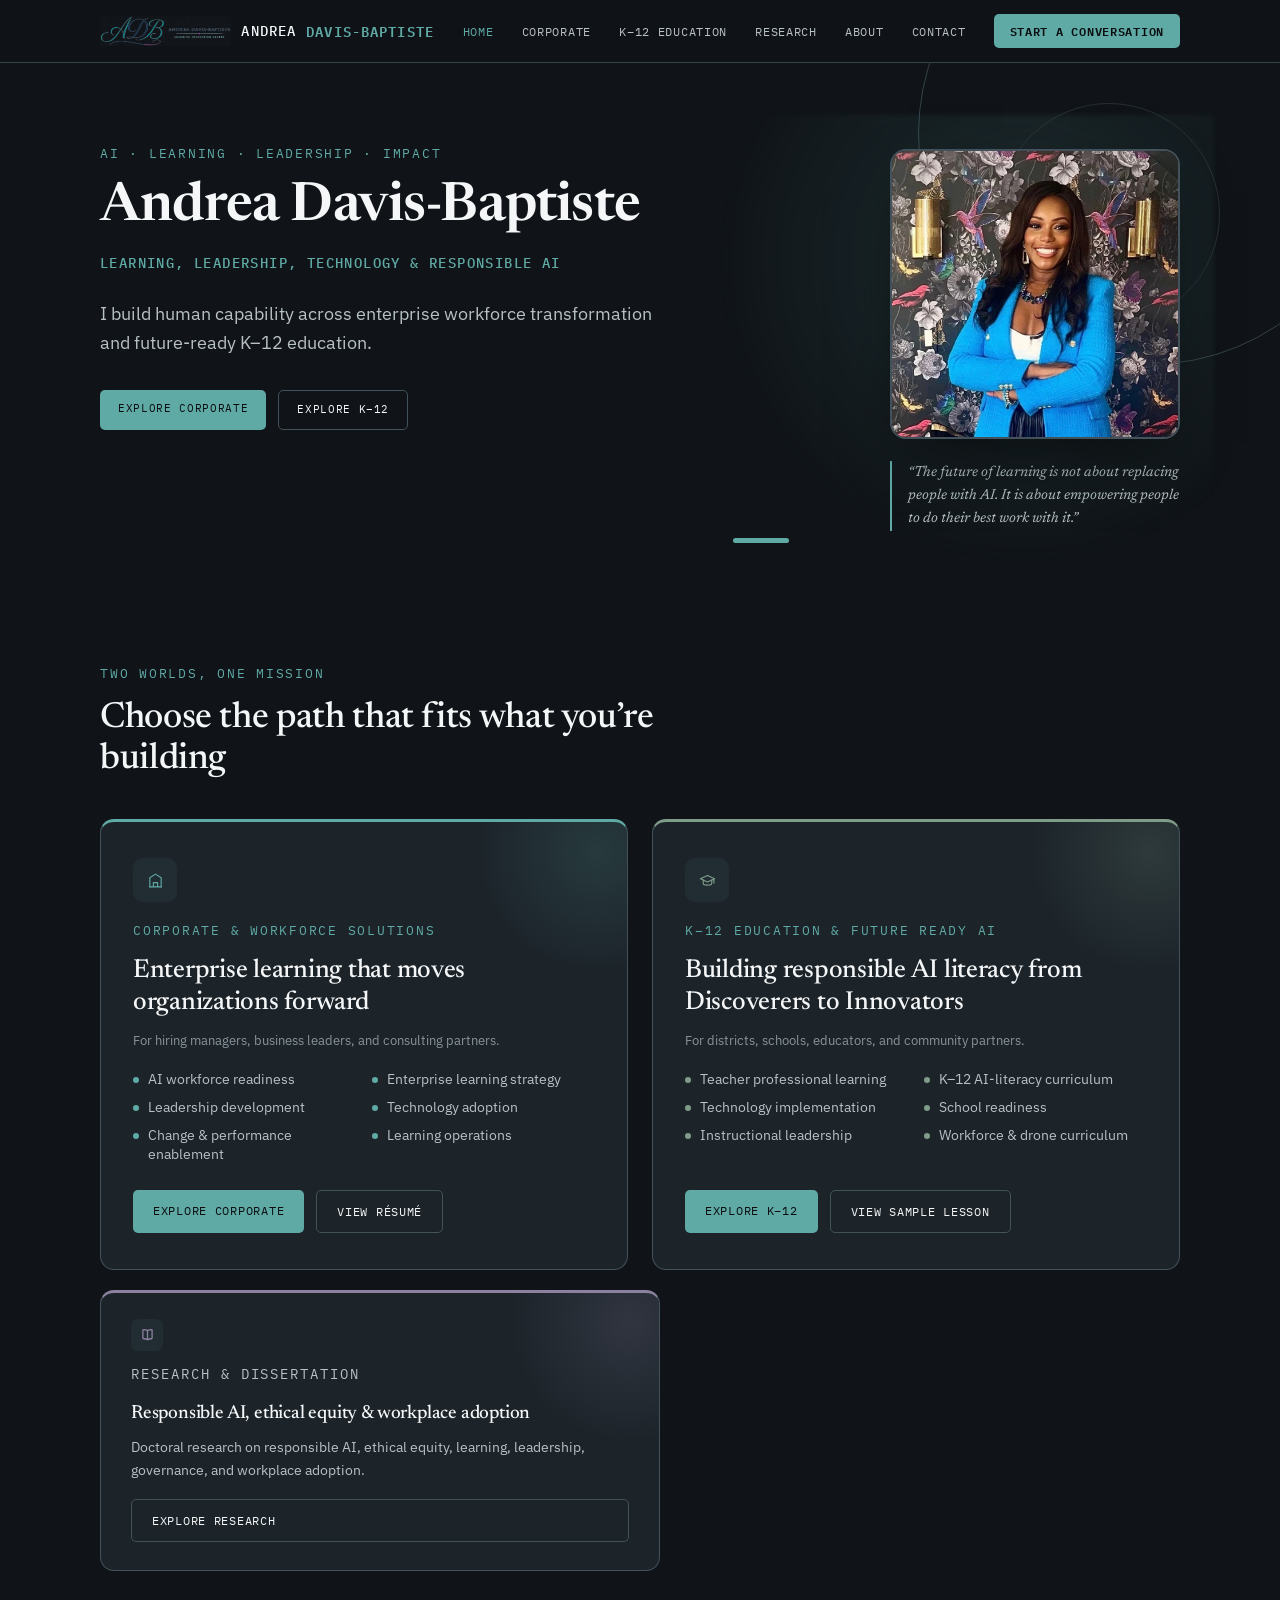
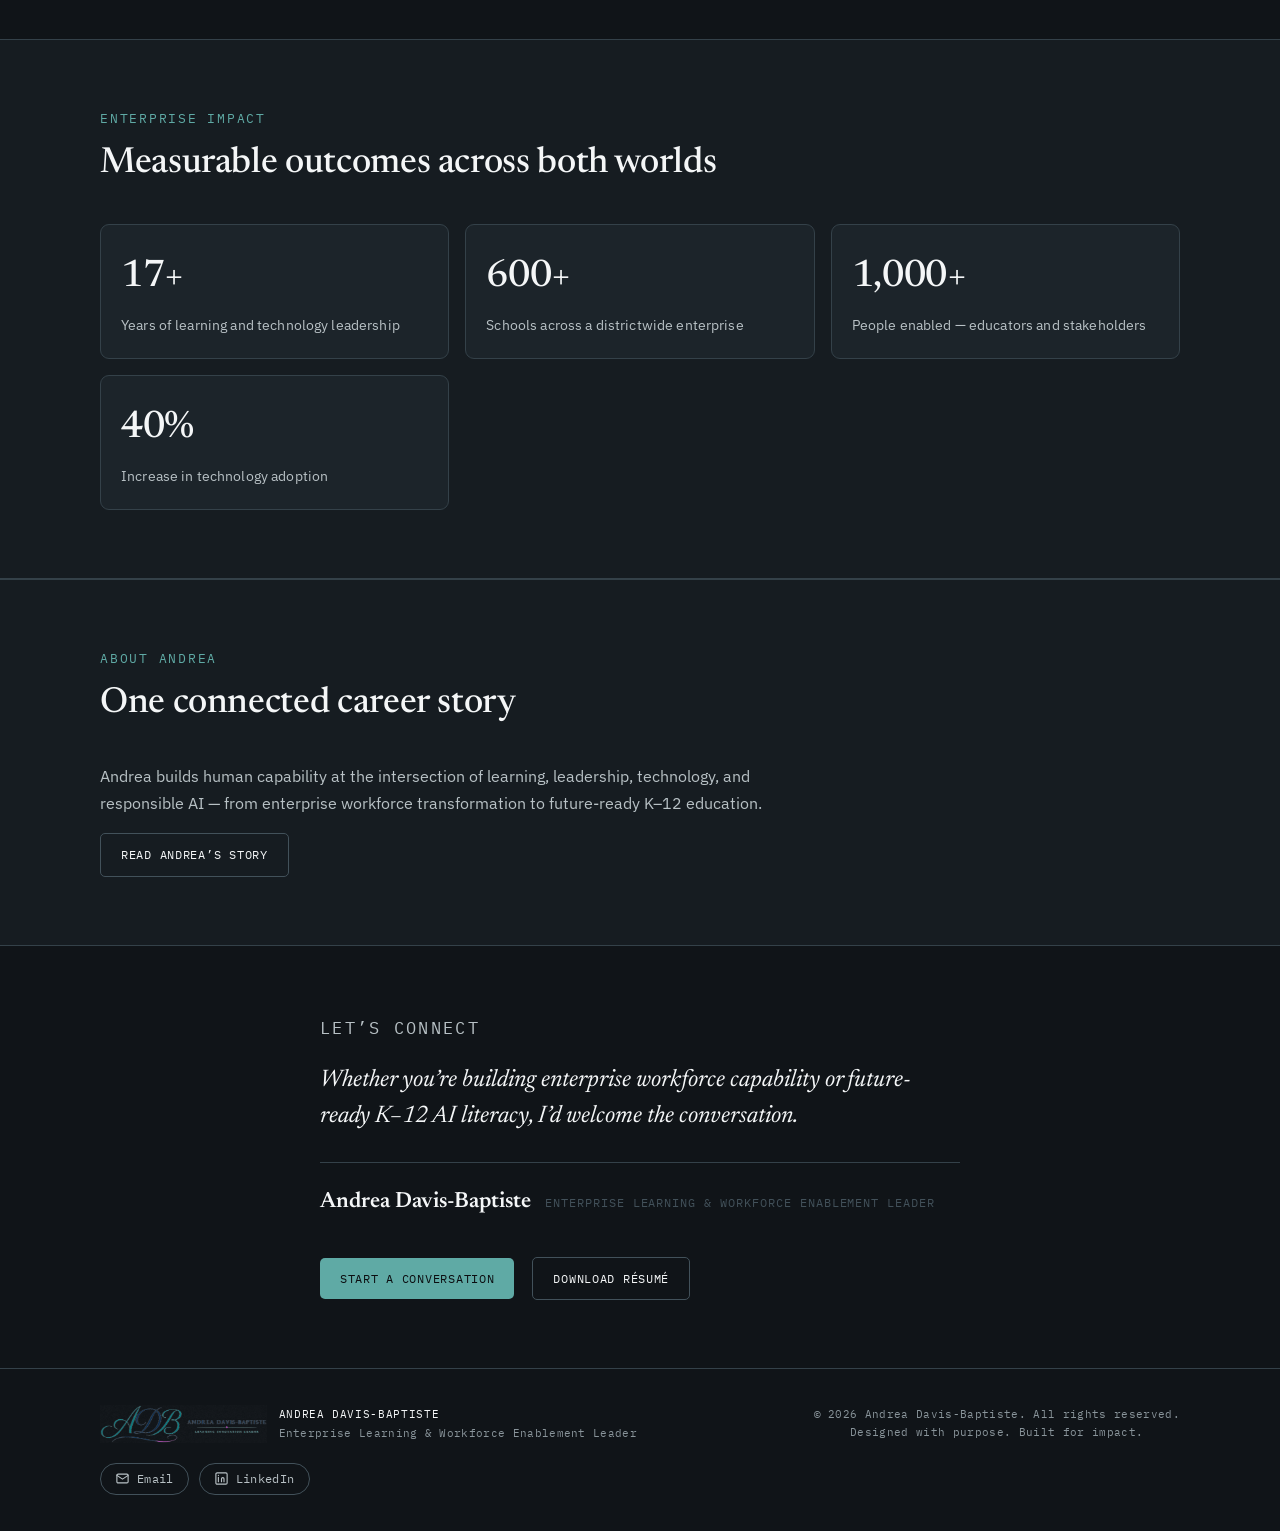
==== commit fa4a25c0: "Launch multi-path corporate and K-12 portfolio" ====
--- a/index.html
+++ b/index.html
@@ -3,21 +3,21 @@
 <head>
 <meta charset="UTF-8">
 <meta name="viewport" content="width=device-width, initial-scale=1.0">
-<title>Andrea Davis-Baptiste | Enterprise Learning, AI Enablement & Workforce Transformation</title>
-<meta name="description" content="Andrea Davis-Baptiste is an enterprise learning, AI enablement, and workforce-transformation leader delivering adoption frameworks, leadership-development programs, and technology-enablement strategy at scale.">
+<title>Andrea Davis-Baptiste | Enterprise Learning, K-12 AI Literacy & Responsible AI</title>
+<meta name="description" content="Andrea Davis-Baptiste builds human capability across enterprise workforce transformation and future-ready K-12 education, spanning AI workforce readiness, learning strategy, leadership development, and Future Ready AI curriculum.">
 <link rel="canonical" href="https://andreadavisbaptiste82-creator.github.io/">
 
 <!-- Open Graph -->
-<meta property="og:title" content="Andrea Davis-Baptiste | Enterprise Learning, AI Enablement & Workforce Transformation">
-<meta property="og:description" content="Enterprise learning, AI enablement, and workforce-transformation leadership: adoption frameworks, leadership development, and technology-enablement strategy at scale.">
+<meta property="og:title" content="Andrea Davis-Baptiste | Enterprise Learning, K-12 AI Literacy & Responsible AI">
+<meta property="og:description" content="Andrea Davis-Baptiste builds human capability across enterprise workforce transformation and future-ready K-12 education, spanning AI workforce readiness, learning strategy, leadership development, and Future Ready AI curriculum.">
 <meta property="og:type" content="website">
 <meta property="og:url" content="https://andreadavisbaptiste82-creator.github.io/">
 <meta property="og:image" content="https://andreadavisbaptiste82-creator.github.io/assets/adb-logo.png">
 
 <!-- Twitter -->
 <meta name="twitter:card" content="summary">
-<meta name="twitter:title" content="Andrea Davis-Baptiste | Enterprise Learning, AI Enablement & Workforce Transformation">
-<meta name="twitter:description" content="Enterprise learning, AI enablement, and workforce-transformation leadership: adoption frameworks, leadership development, and technology-enablement strategy at scale.">
+<meta name="twitter:title" content="Andrea Davis-Baptiste | Enterprise Learning, K-12 AI Literacy & Responsible AI">
+<meta name="twitter:description" content="Andrea Davis-Baptiste builds human capability across enterprise workforce transformation and future-ready K-12 education, spanning AI workforce readiness, learning strategy, leadership development, and Future Ready AI curriculum.">
 <meta name="twitter:image" content="https://andreadavisbaptiste82-creator.github.io/assets/adb-logo.png">
 
 <!-- Favicon (existing brand logo asset) -->
@@ -37,1619 +37,24 @@
       gtag('js', new Date());
       gtag('config', 'G-XXXXXXXXXX'); // <- replace with the real GA4 Measurement ID
     </script>
-  If Microsoft Clarity is desired, add the Clarity snippet here with the real Clarity project ID.
-  The data-track event script near the end of this page (see "LIGHTWEIGHT EVENT TRACKING")
-  will automatically start sending events through gtag() once it exists on the page —
-  no other changes are required.
+  If Microsoft Clarity is desired, add the Clarity snippet with the real Clarity project ID here.
+  assets/site.js listens for data-track events and will automatically start sending
+  them through gtag() once it exists on the page — no other changes are required.
 -->
-<style>
-
-  /* ============ TOKENS ============ */
-  :root{
-    --ink:#F4F6F7;
-    --ink-soft:#B8C1C5;
-    --ink-faint:#89949A;
-    --paper:#101418;
-    --paper-raised:#161C21;
-    --card:#1C242A;
-    --panel:#222C33;
-    --gold:#5FAAA5;
-    --gold-deep:#3D7F7B;
-    --gold-text:#5FAAA5;
-    --on-accent:#0B0D10;
-    --navy-deep:#0D1114;
-    --navy-mid:#1C242A;
-    --line:#344149;
-    --line-dark:#42515A;
-    --warm-white:#F3F1E9;
-    --glow:95,170,165;
-
-    --display: 'Newsreader', serif;
-    --body: 'IBM Plex Sans', sans-serif;
-    --mono: 'IBM Plex Mono', monospace;
-
-    --wrap: 1160px;
-  }
-
-  *{box-sizing:border-box;}
-  html{scroll-behavior:smooth;}
-  @media (prefers-reduced-motion: reduce){
-    html{scroll-behavior:auto;}
-    *{animation-duration:0.001ms !important; animation-iteration-count:1 !important; transition-duration:0.001ms !important;}
-  }
-
-  body{
-    margin:0;
-    background:var(--paper);
-    color:var(--ink);
-    font-family:var(--body);
-    font-size:16px;
-    line-height:1.6;
-    -webkit-font-smoothing:antialiased;
-  }
-
-  img,video{max-width:100%; display:block;}
-
-  a{color:inherit;}
-
-  .wrap{
-    max-width:var(--wrap);
-    margin:0 auto;
-    padding:0 40px;
-  }
-  @media (max-width:720px){ .wrap{padding:0 22px;} }
-
-  .eyebrow{
-    font-family:var(--mono);
-    font-size:12.5px;
-    letter-spacing:0.14em;
-    text-transform:uppercase;
-    color:var(--gold-text);
-    margin:0 0 16px 0;
-  }
-
-  h1,h2,h3{
-    font-family:var(--display);
-    font-weight:500;
-    margin:0;
-    color:var(--ink);
-    letter-spacing:-0.01em;
-  }
-
-  em{ font-style:italic; color:var(--gold-text); }
-
-  /* focus visibility */
-  a:focus-visible, button:focus-visible{
-    outline:2px solid var(--gold-deep);
-    outline-offset:3px;
-  }
-
-  /* ============ TOP NAV ============ */
-  .topnav{
-    position:sticky; top:0; z-index:40;
-    background:rgba(16,20,24,0.88);
-    backdrop-filter:saturate(140%) blur(10px);
-    border-bottom:1px solid var(--line);
-  }
-  .topnav-inner{
-    max-width:var(--wrap);
-    margin:0 auto;
-    padding:16px 40px;
-    display:flex;
-    align-items:center;
-    justify-content:space-between;
-  }
-  @media (max-width:720px){ .topnav-inner{padding:14px 22px;} }
-  .brand{
-    display:flex;
-    align-items:center;
-    gap:10px;
-    font-family:var(--mono);
-    font-size:14px;
-    font-weight:500;
-    letter-spacing:0.08em;
-    text-decoration:none;
-    color:var(--ink);
-  }
-  .brand .nav-logo{
-    height:30px;
-    width:auto;
-    display:block;
-  }
-  .brand b{ color:var(--gold-text); font-weight:600; }
-  .toplinks{
-    display:flex;
-    gap:28px;
-    list-style:none;
-    margin:0; padding:0;
-  }
-  .toplinks a{
-    font-family:var(--mono);
-    font-size:12px;
-    letter-spacing:0.06em;
-    text-transform:uppercase;
-    text-decoration:none;
-    color:var(--ink-soft);
-    transition:color .2s ease;
-  }
-  .toplinks a:hover{ color:var(--gold-text); }
-  .nav-toggle{
-    display:none;
-    flex-direction:column;
-    justify-content:center;
-    align-items:center;
-    gap:5px;
-    width:38px; height:38px;
-    padding:0;
-    background:transparent;
-    border:1px solid var(--line);
-    border-radius:7px;
-    cursor:pointer;
-  }
-  .nav-toggle-bar{
-    display:block;
-    width:18px; height:2px;
-    background:var(--ink);
-    border-radius:2px;
-    transition:transform .2s ease, opacity .2s ease;
-  }
-  .nav-toggle[aria-expanded="true"] .nav-toggle-bar:nth-child(1){ transform:translateY(7px) rotate(45deg); }
-  .nav-toggle[aria-expanded="true"] .nav-toggle-bar:nth-child(2){ opacity:0; }
-  .nav-toggle[aria-expanded="true"] .nav-toggle-bar:nth-child(3){ transform:translateY(-7px) rotate(-45deg); }
-  @media (max-width:860px){
-    .topnav-inner{ position:relative; }
-    .nav-toggle{ display:flex; }
-    .toplinks{
-      display:flex;
-      flex-direction:column;
-      gap:0;
-      position:absolute;
-      top:100%;
-      left:0;
-      right:0;
-      margin:0;
-      background:var(--paper-raised);
-      border-bottom:1px solid var(--line);
-      max-height:0;
-      overflow:hidden;
-      transition:max-height .25s ease;
-    }
-    .toplinks.is-open{ max-height:420px; }
-    .toplinks li{ border-top:1px solid var(--line); }
-    .toplinks a{
-      display:block;
-      padding:15px 22px;
-      font-size:13px;
-    }
-  }
-
-  /* ============ HERO ============ */
-  .hero{
-    padding:80px 0 64px;
-    position:relative;
-    overflow:hidden;
-  }
-  .hero::before{
-    content:"";
-    position:absolute;
-    right:-100px; top:-160px;
-    width:460px; height:460px;
-    border:1px solid var(--line);
-    border-radius:50%;
-  }
-  .hero::after{
-    content:"";
-    position:absolute;
-    right:60px; top:40px;
-    width:220px; height:220px;
-    border:1px solid var(--line);
-    border-radius:50%;
-    opacity:0.6;
-  }
-  .hero-grid{
-    position:relative;
-    display:grid;
-    grid-template-columns:1.15fr 0.85fr;
-    gap:56px;
-    align-items:start;
-  }
-  @media (max-width:860px){
-    .hero-grid{ grid-template-columns:1fr; gap:40px; }
-    .hero-photo{ order:-1; max-width:220px; }
-  }
-  .hero-photo{ position:relative; margin-top:6px; }
-  .hero-photo::before{
-    content:"";
-    position:absolute;
-    inset:-34px;
-    background:radial-gradient(circle at 62% 32%, rgba(var(--glow),0.22), transparent 70%);
-    z-index:0;
-    filter:blur(2px);
-  }
-  .hero-photo-frame{
-    position:relative;
-    z-index:1;
-    border:2px solid var(--line-dark);
-    border-radius:16px;
-    overflow:hidden;
-    max-width:290px;
-    margin-left:auto;
-    aspect-ratio:1/1;
-    background:var(--navy-deep);
-    box-shadow:0 24px 60px -20px rgba(0,0,0,0.65);
-  }
-  .hero-photo-frame img{ width:100%; height:100%; object-fit:cover; display:block; }
-  .hero-photo-accent{
-    position:absolute;
-    left:-12px; bottom:-12px;
-    width:56px; height:5px;
-    background:var(--gold);
-    border-radius:3px;
-    z-index:2;
-  }
-  .hero-quote{
-    max-width:290px;
-    margin:22px 0 0 auto;
-    padding-left:16px;
-    border-left:2px solid var(--gold);
-    font-family:var(--display);
-    font-style:italic;
-    font-size:14.5px;
-    line-height:1.6;
-    color:var(--ink-soft);
-  }
-  @media (max-width:860px){
-    .hero-photo-frame{ margin:0 auto; }
-    .hero-photo-accent{ left:50%; transform:translateX(-50%); bottom:-14px; }
-    .hero-quote{ margin:22px auto 0; padding-left:16px; }
-  }
-  .hero h1.hero-name{
-    font-family:var(--display);
-    font-weight:600;
-    font-size:clamp(32px, 4.8vw, 54px);
-    line-height:1.06;
-    letter-spacing:-0.015em;
-    color:var(--ink);
-    margin:0;
-  }
-  .hero-role{
-    margin:16px 0 0;
-    font-family:var(--mono);
-    font-size:14px;
-    letter-spacing:0.1em;
-    text-transform:uppercase;
-    color:var(--gold-text);
-    font-weight:500;
-  }
-  .hero-lede{
-    margin:24px 0 0;
-    font-size:17.5px;
-    color:var(--ink-soft);
-    max-width:560px;
-    line-height:1.7;
-  }
-  .hero-tags{
-    margin-top:18px;
-    font-family:var(--mono);
-    font-size:12.5px;
-    letter-spacing:0.04em;
-    color:var(--ink-faint);
-  }
-  .hero-tags .accent-word{ color:var(--gold); font-weight:500; }
-
-  .hero-pillars{
-    margin-top:38px;
-    display:grid;
-    grid-template-columns:repeat(3, 1fr);
-    gap:18px;
-  }
-  @media (max-width:900px){ .hero-pillars{ grid-template-columns:1fr; gap:14px; } }
-  .hero-pillar{
-    border:1px solid var(--line);
-    background:var(--card);
-    border-radius:8px;
-    padding:16px 16px 18px;
-  }
-  .hp-icon{
-    display:flex; align-items:center; justify-content:center;
-    width:32px; height:32px;
-    border-radius:7px;
-    background:rgba(var(--glow),0.14);
-    color:var(--gold);
-    margin-bottom:12px;
-  }
-  .hp-icon svg{ width:17px; height:17px; }
-  .hp-title{
-    font-family:var(--body);
-    font-weight:600;
-    font-size:13.5px;
-    color:var(--ink);
-    margin:0 0 6px;
-  }
-  .hp-desc{
-    font-size:12.5px;
-    line-height:1.55;
-    color:var(--ink-soft);
-    margin:0;
-  }
-
-  .hero-cta{
-    margin-top:32px;
-    display:flex;
-    flex-wrap:wrap;
-    gap:12px;
-  }
-  .hero-cta .btn, .hero-cta .btn.ghost, .showcase-cta.btn, .showcase-cta.btn.ghost{ padding:10px 18px; font-size:11px; }
-  .hero-meta{
-    margin-top:44px;
-    display:flex;
-    flex-wrap:wrap;
-    gap:18px 36px;
-    font-family:var(--mono);
-    font-size:12px;
-    letter-spacing:0.06em;
-    text-transform:uppercase;
-    color:var(--ink-faint);
-  }
-  .hero-meta > div{ max-width:190px; }
-  .hero-meta strong{
-    display:block;
-    font-family:var(--display);
-    font-style:italic;
-    font-size:22px;
-    color:var(--ink);
-    text-transform:none;
-    letter-spacing:0;
-    margin-bottom:2px;
-  }
-
-  /* ============ SECTION SHELL ============ */
-  section{ padding:68px 0; }
-  .section-head{ max-width:640px; margin-bottom:38px; }
-  .section-head h2{ font-size:clamp(26px,3.6vw,36px); line-height:1.15; margin-top:10px; }
-  .divider{
-    border:none; border-top:1px solid var(--line); margin:0;
-  }
-
-  /* ============ ENTERPRISE IMPACT ============ */
-  .impact{ background:var(--paper-raised); border-top:1px solid var(--line); border-bottom:1px solid var(--line); }
-  .impact-grid{
-    display:grid;
-    grid-template-columns:repeat(3, 1fr);
-    gap:16px;
-  }
-  @media (max-width:900px){ .impact-grid{ grid-template-columns:repeat(2, 1fr); } }
-  @media (max-width:560px){ .impact-grid{ grid-template-columns:1fr; } }
-  .impact-card{
-    border:1px solid var(--line);
-    border-radius:9px;
-    background:var(--card);
-    padding:22px 20px;
-    transition:border-color .2s ease, transform .2s ease;
-  }
-  .impact-card:hover{ border-color:var(--gold); transform:translateY(-2px); }
-  .impact-number{
-    font-family:var(--display);
-    font-size:clamp(28px,3.4vw,38px);
-    font-weight:500;
-    color:var(--gold-text);
-    margin:0 0 8px;
-    letter-spacing:-0.01em;
-  }
-  .impact-label{
-    font-family:var(--body);
-    font-size:13.5px;
-    line-height:1.5;
-    color:var(--ink-soft);
-    margin:0;
-    letter-spacing:0.01em;
-  }
-  .impact-note{
-    margin:26px 0 0;
-    max-width:760px;
-    font-family:var(--mono);
-    font-size:12.5px;
-    line-height:1.6;
-    color:var(--ink-faint);
-  }
-
-  /* ============ PHILOSOPHY ============ */
-  .philosophy{ background:var(--paper-raised); border-top:1px solid var(--line); border-bottom:1px solid var(--line); }
-  .philosophy-quote{
-    font-family:var(--display);
-    font-style:italic;
-    font-size:clamp(24px,3.4vw,36px);
-    line-height:1.35;
-    max-width:820px;
-    color:var(--ink);
-    margin:0 0 32px;
-  }
-  .philosophy-grid{
-    display:grid;
-    grid-template-columns:repeat(5, 1fr);
-    gap:14px;
-    align-items:start;
-  }
-  @media (max-width:980px){ .philosophy-grid{ grid-template-columns:repeat(2, 1fr); } }
-  @media (max-width:560px){ .philosophy-grid{ grid-template-columns:1fr; } }
-  .philosophy-list{ display:contents; }
-  .philosophy-list li{
-    display:flex; flex-direction:column; align-items:center; text-align:center; gap:8px;
-    padding:16px 12px;
-    border:1px solid var(--line);
-    border-radius:9px;
-    background:var(--card);
-    font-size:13.5px;
-    line-height:1.4;
-    color:var(--ink-soft);
-    font-family:var(--body);
-    transition:border-color .2s ease, transform .2s ease;
-  }
-  .philosophy-list li:hover{ border-color:var(--gold); transform:translateY(-2px); }
-  .philosophy-list li .p-icon{
-    width:40px; height:40px;
-    border-radius:9px;
-    background:rgba(var(--glow),0.14);
-    color:var(--gold);
-    display:flex; align-items:center; justify-content:center;
-  }
-  .philosophy-list li .p-icon svg{ width:20px; height:20px; }
-  .philosophy-close{
-    grid-column:1 / -1;
-    text-align:center;
-    margin-top:12px;
-    font-family:var(--display);
-    font-size:26px;
-    line-height:1.4;
-    color:var(--ink);
-  }
-  .philosophy-close b{ color:var(--gold-text); font-weight:500; }
-  .philosophy-divider{
-    border:none;
-    border-top:1px solid var(--line);
-    height:2px;
-    background:linear-gradient(90deg, var(--gold), transparent 60%);
-    margin:0 0 44px;
-    max-width:120px;
-  }
-
-  /* ============ ARCHITECTURE DIAGRAM ============ */
-  .arch{
-    text-align:center;
-  }
-  .arch .section-head{ margin-left:auto; margin-right:auto; text-align:center; }
-  .arch-divider{
-    border:none;
-    height:2px;
-    width:120px;
-    margin:14px auto 0;
-    background:linear-gradient(90deg, transparent, var(--gold), transparent);
-  }
-  .flow{
-    display:flex;
-    align-items:center;
-    justify-content:center;
-    flex-wrap:wrap;
-    gap:0;
-    margin:64px 0 20px;
-  }
-  .flow-stage{
-    position:relative;
-    font-family:var(--body);
-    font-weight:600;
-    font-size:13px;
-    letter-spacing:0.01em;
-    padding:26px 18px 20px;
-    min-width:120px;
-    border:1px solid var(--line);
-    border-radius:10px;
-    background:var(--card);
-    color:var(--ink);
-    box-shadow:0 10px 26px -18px rgba(0,0,0,0.6);
-    opacity:0;
-    transform:translateY(10px);
-    transition:opacity .6s ease, transform .6s ease, border-color .25s ease, box-shadow .25s ease;
-    display:flex;
-    flex-direction:column;
-    align-items:center;
-    text-align:center;
-    gap:10px;
-  }
-  .flow-stage.visible{ opacity:1; transform:translateY(0); }
-  .flow-stage:hover{ border-color:var(--gold); box-shadow:0 14px 30px -14px rgba(var(--glow),0.35); }
-  .flow-stage .stage-num{
-    position:absolute;
-    top:-11px; left:50%;
-    transform:translateX(-50%);
-    width:23px; height:23px;
-    border-radius:50%;
-    background:var(--gold);
-    color:var(--on-accent);
-    font-family:var(--mono);
-    font-size:11px;
-    font-weight:600;
-    display:flex; align-items:center; justify-content:center;
-  }
-  .flow-stage .stage-icon{
-    width:34px; height:34px;
-    border-radius:8px;
-    background:rgba(var(--glow),0.14);
-    color:var(--gold);
-    display:flex; align-items:center; justify-content:center;
-    margin-top:6px;
-  }
-  .flow-stage .stage-icon svg{ width:18px; height:18px; }
-  .flow-stage.final{ background:var(--gold); color:var(--on-accent); border-color:var(--gold); }
-  .flow-stage.final .stage-num{ background:var(--on-accent); color:var(--gold); }
-  .flow-stage.final .stage-icon{ background:rgba(0,0,0,0.14); color:var(--on-accent); }
-  .flow-arrow{
-    font-family:var(--mono);
-    color:var(--gold);
-    padding:0 12px;
-    font-size:16px;
-    opacity:0;
-    transition:opacity .6s ease .3s;
-  }
-  .flow-arrow.visible{ opacity:1; }
-  @media (max-width:820px){
-    .flow{ flex-direction:column; gap:18px; }
-    .flow-arrow{ transform:rotate(90deg); padding:4px 0; }
-  }
-  .arch-caption{
-    font-family:var(--mono);
-    font-size:12.5px;
-    letter-spacing:0.04em;
-    color:var(--ink-faint);
-    text-transform:uppercase;
-    margin-top:20px;
-  }
-
-  /* ============ SERIES INTRO ============ */
-  .series-intro{ padding-bottom:0; }
-
-  /* ============ SPINE NAV ============ */
-  .spine{
-    position:fixed;
-    right:26px;
-    top:50%;
-    transform:translateY(-50%);
-    z-index:30;
-    display:flex;
-    flex-direction:column;
-    gap:14px;
-  }
-  @media (max-width:1180px){ .spine{ display:none; } }
-  .spine button{
-    all:unset;
-    cursor:pointer;
-    width:11px; height:11px;
-    border-radius:50%;
-    border:1px solid var(--ink-faint);
-    background:transparent;
-    position:relative;
-    transition:background .2s ease, border-color .2s ease, transform .2s ease;
-  }
-  .spine button.active{
-    background:var(--gold);
-    border-color:var(--gold);
-    transform:scale(1.25);
-  }
-  .spine button .tip{
-    position:absolute;
-    right:22px; top:50%;
-    transform:translateY(-50%);
-    white-space:nowrap;
-    font-family:var(--mono);
-    font-size:11.5px;
-    letter-spacing:0.04em;
-    background:var(--ink);
-    color:var(--paper);
-    padding:5px 9px;
-    border-radius:3px;
-    opacity:0;
-    pointer-events:none;
-    transition:opacity .15s ease;
-  }
-  .spine button:hover .tip{ opacity:1; }
-
-  /* ============ REELS ============ */
-  .reel{
-    padding:68px 0;
-    border-top:1px solid var(--line);
-    opacity:0;
-    transform:translateY(18px);
-    transition:opacity .7s ease, transform .7s ease;
-  }
-  .reel.visible{ opacity:1; transform:translateY(0); }
-  .reel-grid{
-    display:grid;
-    grid-template-columns:0.9fr 1.1fr;
-    gap:48px;
-    align-items:center;
-  }
-  .reel.reverse .reel-grid{ grid-template-columns:1.1fr 0.9fr; }
-  .reel.reverse .reel-media{ order:2; }
-  .reel.reverse .reel-content{ order:1; }
-  @media (max-width:900px){
-    .reel-grid{ grid-template-columns:1fr; gap:28px; }
-    .reel.reverse .reel-media,
-    .reel.reverse .reel-content{ order:0; }
-  }
-
-  .reel-eyebrow{
-    font-family:var(--mono);
-    font-size:12px;
-    letter-spacing:0.1em;
-    color:var(--ink-faint);
-    margin-bottom:14px;
-    display:flex;
-    align-items:center;
-    gap:10px;
-    flex-wrap:wrap;
-  }
-  .reel-eyebrow b{
-    color:var(--on-accent);
-    background:var(--gold);
-    font-weight:600;
-    padding:4px 10px;
-    border-radius:20px;
-    font-size:11px;
-    letter-spacing:0.06em;
-  }
-  .reel-title{ font-size:clamp(24px,3vw,32px); margin-bottom:16px; font-weight:600; }
-  .reel-label{
-    font-family:var(--mono);
-    font-size:11.5px;
-    letter-spacing:0.08em;
-    text-transform:uppercase;
-    color:var(--ink-faint);
-    margin:16px 0 6px;
-  }
-  .reel-label:first-of-type{ margin-top:0; }
-  .reel-text{ color:var(--ink-soft); font-size:15.5px; line-height:1.65; margin:0; }
-
-  .tag-row{ display:flex; flex-wrap:wrap; gap:8px; }
-  .tag{
-    font-family:var(--mono);
-    font-size:11.5px;
-    letter-spacing:0.02em;
-    padding:5px 10px;
-    border:1px solid var(--line);
-    border-radius:20px;
-    color:var(--ink-soft);
-    background:var(--card);
-  }
-
-  .mini-flow{
-    display:flex; flex-wrap:wrap; align-items:center; gap:6px;
-    font-family:var(--mono);
-    font-size:12px;
-    color:var(--ink);
-  }
-  .mini-flow span.step{
-    padding:4px 9px;
-    border:1px solid var(--gold);
-    border-radius:3px;
-    color:var(--ink);
-  }
-  .mini-flow span.arrow{ color:var(--ink-faint); }
-
-  .key-message{
-    margin-top:24px;
-    padding:18px 20px;
-    border-left:2px solid var(--gold-deep);
-    background:var(--card);
-    font-family:var(--display);
-    font-style:italic;
-    font-size:17px;
-    line-height:1.55;
-    color:var(--ink);
-  }
-
-  /* media */
-  .reel-media{ position:relative; }
-
-  /* ============ MORE VIDEOS (expandable) ============ */
-  .more-videos{
-    margin-top:20px;
-    border:1px solid var(--line-dark);
-    border-radius:12px;
-    background:var(--paper-raised);
-    overflow:hidden;
-  }
-  .more-videos > summary{
-    cursor:pointer;
-    list-style:none;
-    padding:20px 24px;
-    font-family:var(--mono);
-    font-size:13.5px;
-    font-weight:600;
-    letter-spacing:0.03em;
-    color:var(--ink);
-    display:flex;
-    align-items:center;
-    gap:12px;
-    transition:background .2s ease;
-  }
-  .more-videos > summary::-webkit-details-marker{ display:none; }
-  .more-videos > summary:hover{ background:var(--card); }
-  .more-videos > summary:focus-visible{ outline:2px solid var(--gold-deep); outline-offset:-2px; }
-  .more-videos > summary::before{
-    content:"+";
-    flex:none;
-    width:22px; height:22px;
-    border-radius:50%;
-    background:var(--gold-deep);
-    color:var(--ink);
-    display:flex; align-items:center; justify-content:center;
-    font-size:16px;
-    line-height:1;
-  }
-  .more-videos[open] > summary::before{ content:"\2212"; }
-  .more-videos > summary .summary-note{
-    font-family:var(--body);
-    font-weight:400;
-    font-size:12.5px;
-    color:var(--ink-faint);
-    margin-left:auto;
-    text-transform:none;
-    letter-spacing:0;
-  }
-  .more-videos-inner{
-    padding:0 24px 8px;
-    border-top:1px solid var(--line-dark);
-  }
-  .more-videos-inner .reel:first-of-type{ border-top:none; }
-  @media (max-width:640px){
-    .more-videos > summary .summary-note{ display:none; }
-  }
-  .media-frame{
-    border:1.5px solid var(--gold);
-    border-radius:6px;
-    overflow:hidden;
-    aspect-ratio:9/16;
-    max-width:340px;
-    margin:0 auto;
-    background:var(--navy-deep);
-    position:relative;
-    box-shadow:0 20px 50px -26px rgba(0,0,0,0.6);
-    transition:box-shadow .3s ease;
-  }
-  .media-frame:hover{ box-shadow:0 24px 56px -22px rgba(var(--glow),0.28); }
-  .media-frame video{ width:100%; height:100%; object-fit:cover; }
-  #graceVideo{ object-fit:contain; background:var(--navy-deep); }
-  .media-frame.landscape{ aspect-ratio:16/9; max-width:280px; }
-
-  .placeholder{
-    width:100%; height:100%;
-    display:flex; flex-direction:column;
-    align-items:center; justify-content:center;
-    gap:16px;
-    background:
-      repeating-linear-gradient(135deg, rgba(255,255,255,0.035) 0 2px, transparent 2px 14px),
-      var(--navy-deep);
-    color:var(--ink);
-    text-align:center;
-    padding:20px;
-  }
-  .placeholder .ring{
-    width:56px; height:56px;
-    border-radius:50%;
-    border:1px solid rgba(243,241,233,0.35);
-    display:flex; align-items:center; justify-content:center;
-  }
-  .placeholder .ring svg{ width:16px; height:16px; }
-  .placeholder .ph-label{
-    font-family:var(--mono);
-    font-size:11px;
-    letter-spacing:0.08em;
-    text-transform:uppercase;
-    color:rgba(243,241,233,0.5);
-  }
-  .placeholder .ph-title{
-    font-family:var(--display);
-    font-style:italic;
-    font-size:16px;
-    color:var(--ink);
-  }
-
-  .media-caption{
-    text-align:center;
-    font-family:var(--mono);
-    font-size:12px;
-    letter-spacing:0.05em;
-    color:var(--ink-soft);
-    margin-top:16px;
-  }
-
-  /* ============ FEATURED PROJECT ============ */
-  .project{ padding:68px 0; border-top:1px solid var(--line); }
-  .project-card{
-    border:1px solid var(--line-dark);
-    border-top:3px solid var(--gold);
-    border-radius:8px;
-    background:
-      radial-gradient(circle at 100% 0%, rgba(var(--glow),0.09), transparent 42%),
-      var(--panel);
-    padding:64px;
-    position:relative;
-  }
-  @media (max-width:720px){ .project-card{ padding:32px 24px; } }
-
-  .project-head{
-    display:grid;
-    grid-template-columns:0.95fr 1.05fr;
-    gap:56px;
-    align-items:center;
-    margin-bottom:64px;
-    padding-bottom:56px;
-    border-bottom:1px solid var(--line);
-  }
-  @media (max-width:860px){ .project-head{ grid-template-columns:1fr; gap:36px; } }
-
-  .project-visual{
-    border:1px solid var(--line-dark);
-    border-radius:6px;
-    overflow:hidden;
-    max-width:300px;
-    margin:0 auto;
-    background:var(--navy-deep);
-  }
-  .project-visual img{ width:100%; display:block; }
-  .project-visual-caption{
-    text-align:center;
-    font-family:var(--mono);
-    font-size:11.5px;
-    letter-spacing:0.05em;
-    color:var(--ink-faint);
-    margin-top:14px;
-  }
-
-  .project-title{ font-size:clamp(26px,3.4vw,36px); margin-bottom:8px; }
-  .project-sub{
-    font-family:var(--display);
-    font-style:italic;
-    font-size:17px;
-    color:var(--gold-text);
-    margin:0 0 20px;
-  }
-  .project-desc{ color:var(--ink-soft); font-size:15.5px; line-height:1.7; margin:0; }
-
-  .project-meta-grid{
-    display:grid;
-    grid-template-columns:repeat(3, 1fr);
-    gap:22px 20px;
-    margin-top:32px;
-  }
-  @media (max-width:640px){ .project-meta-grid{ grid-template-columns:repeat(2,1fr); } }
-  .project-meta-grid .m-label{
-    font-family:var(--mono);
-    font-size:10.5px;
-    letter-spacing:0.08em;
-    text-transform:uppercase;
-    color:var(--ink-faint);
-    margin-bottom:5px;
-  }
-  .project-meta-grid .m-value{
-    font-size:13.5px;
-    color:var(--ink);
-    line-height:1.4;
-  }
-
-  .project-block{ margin-top:34px; }
-  .project-details{
-    margin-top:42px;
-    border:1px solid var(--line-dark);
-    border-radius:12px;
-    background:var(--paper-raised);
-    overflow:hidden;
-  }
-  .project-details summary{
-    cursor:pointer;
-    list-style:none;
-    padding:20px 24px;
-    font-family:var(--mono);
-    font-size:13.5px;
-    font-weight:600;
-    letter-spacing:0.03em;
-    color:var(--ink);
-    display:flex;
-    align-items:center;
-    gap:12px;
-    transition:background .2s ease;
-  }
-  .project-details summary::-webkit-details-marker{ display:none; }
-  .project-details summary:hover{ background:var(--card); }
-  .project-details summary:focus-visible{ outline:2px solid var(--gold); outline-offset:-2px; }
-  .project-details summary::before{
-    content:"+";
-    flex:none;
-    width:22px; height:22px;
-    border-radius:50%;
-    background:var(--gold);
-    color:var(--on-accent);
-    display:flex; align-items:center; justify-content:center;
-    font-size:16px;
-    line-height:1;
-    transition:transform .25s ease;
-  }
-  .project-details[open] summary::before{ content:"–"; }
-  .project-details summary .summary-note{
-    font-family:var(--body);
-    font-weight:400;
-    font-size:12.5px;
-    color:var(--ink-faint);
-    margin-left:auto;
-    text-transform:none;
-    letter-spacing:0;
-  }
-  .project-details-inner{
-    padding:4px 24px 28px;
-    border-top:1px solid var(--line-dark);
-  }
-  .project-details-inner .project-block:first-child{ margin-top:28px; }
-  @media (max-width:640px){
-    .project-details summary .summary-note{ display:none; }
-  }
-
-  .project-block:first-of-type{ margin-top:0; }
-  .project-block h4{
-    font-family:var(--mono);
-    font-size:12px;
-    letter-spacing:0.1em;
-    text-transform:uppercase;
-    font-weight:500;
-    color:var(--gold-text);
-    margin:0 0 6px;
-  }
-  .project-block .block-lead{
-    font-family:var(--display);
-    font-size:21px;
-    color:var(--ink);
-    margin:0 0 18px;
-  }
-  .project-block p.p-text{
-    color:var(--ink-soft);
-    font-size:15px;
-    line-height:1.7;
-    max-width:760px;
-    margin:0 0 24px;
-  }
-
-  .card-grid{
-    display:grid;
-    grid-template-columns:repeat(3, 1fr);
-    gap:14px;
-  }
-  .card-grid.cols-2{ grid-template-columns:repeat(2, 1fr); }
-  .card-grid.cols-4{ grid-template-columns:repeat(4, 1fr); }
-  @media (max-width:760px){ .card-grid, .card-grid.cols-2, .card-grid.cols-4{ grid-template-columns:1fr 1fr; } }
-  @media (max-width:520px){ .card-grid, .card-grid.cols-2, .card-grid.cols-4{ grid-template-columns:1fr; } }
-
-  .mini-card{
-    border:1px solid var(--line);
-    border-radius:4px;
-    padding:13px 14px;
-    background:var(--card);
-  }
-  .mini-card .mc-title{
-    font-family:var(--body);
-    font-weight:600;
-    font-size:13.5px;
-    color:var(--ink);
-    margin:0 0 5px;
-  }
-  .mini-card .mc-desc{
-    font-size:13px;
-    line-height:1.5;
-    color:var(--ink-soft);
-    margin:0;
-  }
-
-  .process-list{
-    list-style:none;
-    margin:0; padding:0;
-    display:flex;
-    flex-direction:column;
-  }
-  .process-list li{
-    display:grid;
-    grid-template-columns:56px 1fr;
-    gap:20px;
-    padding:20px 0;
-    border-top:1px solid var(--line);
-  }
-  .process-list li:last-child{ border-bottom:1px solid var(--line); }
-  .process-list .p-num{
-    font-family:var(--mono);
-    font-size:13px;
-    color:var(--gold-text);
-  }
-  .process-list .p-title{
-    font-weight:600;
-    font-size:14.5px;
-    color:var(--ink);
-    margin:0 0 4px;
-  }
-  .process-list .p-desc{
-    font-size:13.5px;
-    color:var(--ink-soft);
-    line-height:1.55;
-    margin:0;
-  }
-
-  .reflect-grid{
-    display:grid;
-    grid-template-columns:1fr 1fr;
-    gap:40px;
-  }
-  @media (max-width:760px){ .reflect-grid{ grid-template-columns:1fr; } }
-
-  /* Dual video showcase */
-  .dual-showcase{
-    display:grid;
-    grid-template-columns:1fr 1fr;
-    gap:18px;
-    margin-top:8px;
-  }
-  @media (max-width:820px){ .dual-showcase{ grid-template-columns:1fr; } }
-  .showcase-card{
-    border:1px solid var(--line);
-    border-radius:8px;
-    background:var(--panel);
-    padding:18px;
-    display:flex;
-    flex-direction:column;
-  }
-  .showcase-card .media-frame{
-    aspect-ratio:16/9;
-    max-width:none;
-    width:100%;
-  }
-  .showcase-card .media-frame.portrait-media{ aspect-ratio:9/16; max-width:280px; margin:0 auto; }
-  .showcase-eyebrow{
-    font-family:var(--mono);
-    font-size:11px;
-    letter-spacing:0.1em;
-    text-transform:uppercase;
-    color:var(--gold-text);
-    margin:18px 0 6px;
-  }
-  .showcase-title{
-    font-family:var(--display);
-    font-size:19px;
-    color:var(--ink);
-    margin:0 0 4px;
-  }
-  .showcase-subtitle{
-    font-family:var(--body);
-    font-size:12.5px;
-    font-style:italic;
-    color:var(--ink-faint);
-    margin:0 0 10px;
-  }
-  .showcase-desc{
-    font-size:13.5px;
-    line-height:1.6;
-    color:var(--ink-soft);
-    margin:0 0 16px;
-    flex-grow:1;
-  }
-  .showcase-cta{
-    align-self:flex-start;
-  }
-  .showcase-note{
-    font-family:var(--mono);
-    font-size:11px;
-    letter-spacing:0.03em;
-    color:var(--ink-faint);
-    margin-top:10px;
-    line-height:1.5;
-  }
-
-  /* Case study structure */
-  .case-block{
-    border-left:2px solid var(--gold);
-    padding-left:18px;
-    margin-bottom:20px;
-  }
-  .case-block:last-child{ margin-bottom:0; }
-  .case-label{
-    font-family:var(--mono);
-    font-size:11px;
-    letter-spacing:0.1em;
-    text-transform:uppercase;
-    color:var(--gold-text);
-    margin:0 0 8px;
-  }
-  .case-text{
-    font-size:14.5px;
-    line-height:1.65;
-    color:var(--ink-soft);
-    margin:0;
-  }
-  .check-list{
-    list-style:none;
-    margin:10px 0 0;
-    padding:0;
-    display:flex;
-    flex-direction:column;
-    gap:10px;
-  }
-  .check-list li{
-    display:flex;
-    gap:12px;
-    align-items:baseline;
-    font-size:14px;
-    color:var(--ink);
-  }
-  .check-list .check-num{
-    font-family:var(--mono);
-    font-size:12px;
-    color:var(--on-accent);
-    background:var(--gold);
-    width:20px; height:20px;
-    border-radius:50%;
-    display:flex;
-    align-items:center;
-    justify-content:center;
-    flex:none;
-  }
-  .core-message{
-    margin-top:28px;
-    padding:22px 26px;
-    border-radius:8px;
-    background:var(--card);
-    border:1px solid var(--line);
-    text-align:center;
-  }
-  .core-message p{
-    font-family:var(--display);
-    font-style:italic;
-    font-size:19px;
-    color:var(--ink);
-    margin:0;
-  }
-
-  .future-list{
-    list-style:none;
-    margin:14px 0 0;
-    padding:0;
-    display:flex;
-    flex-wrap:wrap;
-    gap:8px;
-  }
-  .future-list li{
-    font-family:var(--mono);
-    font-size:11.5px;
-    padding:5px 11px;
-    border:1px solid var(--line);
-    border-radius:20px;
-    color:var(--ink-soft);
-    background:var(--card);
-  }
-
-  .capabilities{ background:var(--paper-raised); border-top:1px solid var(--line); border-bottom:1px solid var(--line); }
-  .cap-grid{
-    display:grid;
-    grid-template-columns:repeat(3, 1fr);
-    gap:18px;
-  }
-  @media (max-width:980px){ .cap-grid{ grid-template-columns:repeat(2, 1fr); } }
-  @media (max-width:600px){ .cap-grid{ grid-template-columns:1fr; } }
-  .cap-block{
-    background:var(--card);
-    border:1px solid var(--line);
-    border-radius:8px;
-    padding:18px 18px 20px;
-    transition:border-color .2s ease;
-  }
-  .cap-block:hover{ border-color:var(--gold); }
-  .cap-block .cap-icon{
-    width:36px; height:36px;
-    border-radius:9px;
-    background:rgba(var(--glow),0.14);
-    color:var(--gold);
-    display:flex; align-items:center; justify-content:center;
-    margin-bottom:14px;
-  }
-  .cap-block .cap-icon svg{ width:19px; height:19px; }
-  .cap-block h3{
-    font-size:14.5px;
-    font-family:var(--body);
-    font-weight:600;
-    letter-spacing:0;
-    text-transform:none;
-    color:var(--ink);
-    margin-bottom:14px;
-    padding-bottom:0;
-    border-bottom:none;
-  }
-  .cap-list{
-    list-style:none;
-    margin:0; padding:0;
-    display:flex;
-    flex-direction:column;
-    gap:8px;
-  }
-  .cap-list li{
-    font-size:13px;
-    color:var(--ink-soft);
-    padding-left:14px;
-    position:relative;
-  }
-  .cap-list li::before{
-    content:"";
-    position:absolute;
-    left:0; top:7px;
-    width:5px; height:5px;
-    border-radius:50%;
-    background:var(--gold);
-  }
-  .cap-block .tag-row{ gap:9px; }
-
-  /* ============ VISION ============ */
-  .vision{
-    background:linear-gradient(135deg, var(--navy-deep), var(--paper-raised));
-    color:var(--ink);
-    position:relative;
-    overflow:hidden;
-  }
-  .vision::before{
-    content:"";
-    position:absolute;
-    right:-120px; top:-120px;
-    width:360px; height:360px;
-    border:1px solid var(--line-dark);
-    border-radius:50%;
-  }
-  .vision::after{
-    content:"";
-    position:absolute;
-    left:0; top:0; bottom:0;
-    width:4px;
-    background:var(--gold);
-  }
-  .vision-text{
-    font-family:var(--display);
-    font-style:italic;
-    font-size:clamp(22px,3vw,30px);
-    line-height:1.55;
-    max-width:820px;
-    color:var(--ink);
-    position:relative;
-  }
-  .vision-text b{ color:var(--gold-text); font-weight:600; font-style:normal; }
-  .vision-pillars{
-    margin-top:48px;
-    display:flex;
-    flex-wrap:wrap;
-    gap:12px;
-    position:relative;
-  }
-  .vision-pillars span{
-    font-family:var(--mono);
-    font-size:12px;
-    letter-spacing:0.04em;
-    padding:8px 14px;
-    border:1px solid var(--line-dark);
-    border-radius:20px;
-    color:var(--ink-soft);
-    transition:border-color .2s ease, color .2s ease;
-  }
-  .vision-pillars span:hover{ border-color:var(--gold); color:var(--ink); }
-
-  /* ============ RESEARCH & THOUGHT LEADERSHIP ============ */
-  .research{
-    background:var(--paper);
-    border-top:1px solid var(--line);
-    border-bottom:1px solid var(--line);
-  }
-  .research .section-head{ max-width:720px; margin-left:auto; margin-right:auto; text-align:center; }
-  .research .lead{ color:var(--ink-soft); font-size:16px; line-height:1.7; max-width:720px; margin:0 auto 44px; text-align:center; }
-  .research-grid{
-    display:grid;
-    grid-template-columns:repeat(3, 1fr);
-    gap:16px;
-  }
-  @media (max-width:900px){
-    .research-grid{ grid-template-columns:1fr 1fr; }
-    .research-grid .research-card:last-child{ grid-column:1 / -1; max-width:460px; margin:0 auto; }
-  }
-  @media (max-width:640px){
-    .research-grid{ grid-template-columns:1fr; }
-    .research-grid .research-card:last-child{ max-width:none; margin:0; }
-  }
-  .research-card{
-    background:var(--card);
-    border:1px solid var(--line-dark);
-    border-radius:10px;
-    padding:19px 18px;
-    display:flex;
-    flex-direction:column;
-    transition:border-color .2s ease;
-  }
-  .research-card:hover{ border-color:var(--gold); }
-  .research-icon{
-    width:38px; height:38px;
-    border-radius:50%;
-    background:rgba(var(--glow),0.14);
-    color:var(--gold-text);
-    display:flex; align-items:center; justify-content:center;
-    margin-bottom:16px;
-    flex:none;
-  }
-  .research-icon svg{ width:19px; height:19px; }
-  .research-card h4{
-    font-family:var(--display);
-    font-size:19px;
-    font-weight:600;
-    color:var(--ink);
-    margin:0 0 10px;
-  }
-  .research-card p{
-    color:var(--ink-soft);
-    font-size:14.5px;
-    line-height:1.65;
-    margin:0;
-  }
-  .research-card ul{
-    margin:10px 0 0;
-    padding-left:18px;
-    color:var(--ink-soft);
-    font-size:13.5px;
-    line-height:1.7;
-  }
-  .research-card ul li::marker{ color:var(--gold-text); }
-  .research-statement{
-    margin-top:44px;
-    text-align:center;
-  }
-  .research-statement .rs-divider{
-    border:none;
-    height:2px;
-    width:70px;
-    margin:0 auto 20px;
-    background:linear-gradient(90deg, transparent, var(--gold), transparent);
-    position:relative;
-  }
-  .research-statement blockquote{
-    margin:0;
-    font-family:var(--display);
-    font-style:italic;
-    font-size:clamp(19px,2.4vw,25px);
-    color:var(--gold-text);
-    line-height:1.5;
-  }
-  .research-statement .rs-dot{
-    display:inline-block;
-    width:6px; height:6px;
-    border-radius:50%;
-    background:var(--gold);
-    margin-top:18px;
-  }
-
-  /* ============ STRATEGY ASSETS ============ */
-  .strategy-assets{
-    background:var(--paper);
-    border-top:1px solid var(--line);
-    border-bottom:1px solid var(--line);
-  }
-  .assets-grid{
-    display:grid;
-    grid-template-columns:1fr 1fr;
-    gap:22px;
-  }
-  @media (max-width:820px){ .assets-grid{ grid-template-columns:1fr; } }
-  .asset-card{
-    border:1px solid var(--line);
-    border-radius:10px;
-    background:var(--card);
-    display:flex;
-    flex-direction:column;
-    overflow:hidden;
-    transition:border-color .2s ease;
-  }
-  .asset-card:hover{ border-color:var(--gold); }
-  .asset-cover{
-    width:100%;
-    aspect-ratio:850/1100;
-    background:var(--navy-deep);
-    border-bottom:1px solid var(--line);
-    overflow:hidden;
-    display:flex;
-    align-items:center;
-    justify-content:center;
-  }
-  .asset-cover img{
-    width:100%;
-    height:100%;
-    object-fit:contain;
-    display:block;
-  }
-  .asset-body{
-    padding:22px 22px 24px;
-    display:flex;
-    flex-direction:column;
-    flex:1;
-  }
-  .asset-badge{
-    display:inline-block;
-    align-self:flex-start;
-    font-family:var(--mono);
-    font-size:10.5px;
-    letter-spacing:0.08em;
-    text-transform:uppercase;
-    color:var(--gold-text);
-    border:1px solid var(--line-dark);
-    border-radius:20px;
-    padding:4px 11px;
-    margin-bottom:12px;
-  }
-  .asset-card h3{
-    font-family:var(--display);
-    font-size:20px;
-    font-weight:600;
-    color:var(--ink);
-    margin:0 0 10px;
-    line-height:1.3;
-  }
-  .asset-desc{
-    color:var(--ink-soft);
-    font-size:14px;
-    line-height:1.65;
-    margin:0 0 14px;
-  }
-  .asset-card .tag-row{ margin-bottom:18px; }
-  .asset-actions{
-    display:flex;
-    flex-wrap:wrap;
-    gap:10px;
-    margin-top:auto;
-  }
-  .asset-actions .btn, .asset-actions .btn.ghost{ padding:10px 18px; font-size:11px; }
-
-  /* ============ CLOSING ============ */
-  .closing{ text-align:left; }
-  .closing-inner{ max-width:720px; }
-  .closing p{
-    color:var(--ink-soft);
-    font-size:16.5px;
-    line-height:1.75;
-    margin:0 0 20px;
-  }
-  .closing .lead{
-    font-family:var(--display);
-    font-style:italic;
-    font-size:24px;
-    color:var(--ink);
-    line-height:1.5;
-  }
-  .closing-signature{
-    margin-top:28px;
-    padding-top:22px;
-    border-top:1px solid var(--line);
-    display:flex;
-    align-items:baseline;
-    gap:14px;
-    flex-wrap:wrap;
-  }
-  .closing-name{
-    font-family:var(--display);
-    font-weight:600;
-    font-size:22px;
-    color:var(--ink);
-    margin:0;
-  }
-  .closing-role{
-    font-family:var(--mono);
-    font-size:12px;
-    letter-spacing:0.08em;
-    text-transform:uppercase;
-    color:var(--gold-text);
-    margin:0;
-  }
-  .cta-row{
-    margin-top:36px;
-    display:flex; gap:18px; align-items:center; flex-wrap:wrap;
-  }
-  .btn{
-    display:inline-block;
-    font-family:var(--mono);
-    font-size:12px;
-    letter-spacing:0.06em;
-    text-transform:uppercase;
-    text-decoration:none;
-    padding:11px 20px;
-    border-radius:5px;
-    background:var(--gold);
-    color:var(--on-accent);
-    transition:background .2s ease;
-  }
-  .btn:hover{ background:var(--gold-deep); }
-  .btn.ghost{
-    background:transparent;
-    color:var(--ink);
-    border:1px solid var(--line-dark);
-  }
-  .btn.ghost:hover{ background:var(--gold); color:var(--on-accent); border-color:var(--gold); }
-
-  /* ============ FOOTER ============ */
-  footer{
-    border-top:1px solid var(--line);
-    padding:36px 0;
-  }
-  .footer-inner{
-    display:flex; justify-content:space-between; align-items:center;
-    flex-wrap:wrap; gap:20px;
-  }
-  .footer-brand{
-    display:flex; align-items:center; gap:12px;
-  }
-  .footer-mark{
-    height:38px;
-    width:auto;
-    display:block;
-    flex:none;
-  }
-  .footer-brand-text .fb-title{
-    font-family:var(--mono);
-    font-size:11px;
-    letter-spacing:0.06em;
-    text-transform:uppercase;
-    color:var(--ink);
-    margin:0;
-  }
-  .footer-brand-text .fb-sub{
-    font-family:var(--mono);
-    font-size:10.5px;
-    letter-spacing:0.03em;
-    color:var(--ink-faint);
-    margin:2px 0 0;
-  }
-  .footer-meta{
-    font-family:var(--mono);
-    font-size:11px;
-    letter-spacing:0.03em;
-    color:var(--ink-faint);
-    text-align:center;
-  }
-  .footer-meta span{ display:block; }
-  .footer-links{
-    display:flex; align-items:center; gap:10px;
-  }
-  .footer-links a{
-    height:32px;
-    padding:0 14px;
-    border-radius:16px;
-    border:1px solid var(--line-dark);
-    display:flex; align-items:center; gap:7px;
-    color:var(--ink-soft);
-    text-decoration:none;
-    font-family:var(--mono);
-    font-size:11.5px;
-    letter-spacing:0.03em;
-    transition:border-color .2s ease, color .2s ease;
-  }
-  .footer-links a:hover{ border-color:var(--gold); color:var(--gold-text); }
-  .footer-links a svg{ width:15px; height:15px; flex:none; }
-
-</style>
+<link rel="stylesheet" href="assets/site.css">
 </head>
-<body>
-
+<body data-page="home">
 <nav class="topnav">
   <div class="topnav-inner">
-    <a class="brand" href="#top"><picture><source type="image/webp" srcset="assets/adb-logo.webp"><img class="nav-logo" src="assets/adb-logo.png" alt="Andrea Davis-Baptiste ADB logo" width="2038" height="465"></picture>ANDREA <b>DAVIS-BAPTISTE</b></a>
+    <a class="brand" href="index.html"><picture><source type="image/webp" srcset="assets/adb-logo.webp"><img class="nav-logo" src="assets/adb-logo.png" alt="Andrea Davis-Baptiste ADB logo" width="2038" height="465"></picture>ANDREA <b>DAVIS-BAPTISTE</b></a>
     <ul class="toplinks" id="toplinks">
-      <li><a href="#impact">Impact</a></li>
-      <li><a href="#strategy-assets">Selected Work</a></li>
-      <li><a href="#project-ai-guide">AI Project</a></li>
-      <li><a href="#capabilities">Capabilities</a></li>
-      <li><a href="#series">Perspectives</a></li>
-      <li><a href="#framework">Framework</a></li>
-      <li><a href="#research">Research</a></li>
-      <li><a href="#connect">Connect</a></li>
+      <li><a href="index.html" data-page="home">Home</a></li>
+      <li><a href="corporate.html" data-page="corporate">Corporate</a></li>
+      <li><a href="k12.html" data-page="k12">K&ndash;12 Education</a></li>
+      <li><a href="research.html" data-page="research">Research</a></li>
+      <li><a href="about.html" data-page="about">About</a></li>
+      <li><a href="contact.html" data-page="contact">Contact</a></li>
+      <li><a href="contact.html" class="nav-cta">Start a Conversation</a></li>
     </ul>
     <button type="button" class="nav-toggle" id="navToggle" aria-controls="toplinks" aria-expanded="false" aria-label="Open menu">
       <span class="nav-toggle-bar"></span>
@@ -1659,57 +64,21 @@
   </div>
 </nav>
 
-<!-- SPINE NAV -->
-<div class="spine" id="spine" aria-label="Series navigation"></div>
-
-<!-- HERO -->
 <section class="hero" id="top">
-  <!-- Andrea hero headshot -->
   <div class="wrap hero-grid">
     <div class="hero-text">
       <p class="eyebrow">AI &middot; Learning &middot; Leadership &middot; Impact</p>
       <h1 class="hero-name">Andrea Davis-Baptiste</h1>
-      <p class="hero-role">Enterprise Learning &amp; Workforce Enablement Leader</p>
-      <p class="hero-lede">I help complex organizations translate technology and business change into scalable learning, stronger workforce adoption, and measurable performance.</p>
-      <p class="hero-tags"><span class="accent-word">AI-Enabled Learning Strategy</span> &middot; Leadership Enablement &middot; Technology Adoption &middot; Learning Operations</p>
-
-      <div class="hero-pillars">
-        <div class="hero-pillar">
-          <span class="hp-icon" aria-hidden="true">
-            <svg viewBox="0 0 24 24" fill="none" stroke="currentColor" stroke-width="1.8" stroke-linecap="round" stroke-linejoin="round"><circle cx="12" cy="12" r="9"/><circle cx="12" cy="12" r="3.2"/><path d="M12 3v3M12 18v3M21 12h-3M6 12H3"/></svg>
-          </span>
-          <p class="hp-title">Strategic Insight</p>
-          <p class="hp-desc">Turning complex organizational needs into practical learning strategies.</p>
-        </div>
-        <div class="hero-pillar">
-          <span class="hp-icon" aria-hidden="true">
-            <svg viewBox="0 0 24 24" fill="none" stroke="currentColor" stroke-width="1.8" stroke-linecap="round" stroke-linejoin="round"><path d="M20.5 8.5c0-2.2-1.8-4-4-4-1.4 0-2.7.7-3.4 1.9C12.4 5.2 11.1 4.5 9.7 4.5c-2.2 0-4 1.8-4 4 0 5 6.8 9 6.8 9s6-4 6-9z"/><circle cx="12" cy="9.2" r="1.6"/></svg>
-          </span>
-          <p class="hp-title">Human-Centered Design</p>
-          <p class="hp-desc">Creating experiences that support people, trust, and adoption.</p>
-        </div>
-        <div class="hero-pillar">
-          <span class="hp-icon" aria-hidden="true">
-            <svg viewBox="0 0 24 24" fill="none" stroke="currentColor" stroke-width="1.8" stroke-linecap="round" stroke-linejoin="round"><path d="M4 19h16M6 19V11M11 19V6M16 19v-9M19 19V3"/></svg>
-          </span>
-          <p class="hp-title">Sustainable Impact</p>
-          <p class="hp-desc">Connecting learning solutions to performance and measurable outcomes.</p>
-        </div>
-      </div>
-
+      <p class="hero-role">Learning, Leadership, Technology &amp; Responsible AI</p>
+      <p class="hero-lede">I build human capability across enterprise workforce transformation and future-ready K&ndash;12 education.</p>
       <div class="hero-cta">
-        <a class="btn" href="#strategy-assets">View Selected Work</a>
-        <a class="btn ghost" href="assets/Andrea-Davis-Baptiste-Resume.pdf" target="_blank" rel="noopener noreferrer" data-track="resume-view" aria-label="View Andrea Davis-Baptiste's résumé">View Résumé</a>
-      </div>
-      <div class="hero-meta">
-        <div><strong>17+</strong>Years — Learning and technology leadership</div>
-        <div><strong>600+</strong>Schools — Enterprise-scale ecosystem</div>
-        <div><strong>1,000+</strong>People — Educators and stakeholders enabled</div>
+        <a class="btn" href="corporate.html">Explore Corporate</a>
+        <a class="btn ghost" href="k12.html">Explore K&ndash;12</a>
       </div>
     </div>
     <div class="hero-photo">
       <div class="hero-photo-frame">
-        <picture><source type="image/webp" srcset="assets/andrea-headshot.webp"><img src="assets/andrea-headshot.png" alt="Portrait of Andrea Davis-Baptiste, Enterprise Learning & Workforce Enablement Leader" width="500" height="500"></picture>
+        <picture><source type="image/webp" srcset="assets/andrea-headshot.webp"><img src="assets/andrea-headshot.png" alt="Portrait of Andrea Davis-Baptiste, Enterprise Learning &amp; Workforce Enablement Leader" width="500" height="500"></picture>
       </div>
       <div class="hero-photo-accent"></div>
       <p class="hero-quote">&ldquo;The future of learning is not about replacing people with AI. It is about empowering people to do their best work with it.&rdquo;</p>
@@ -1717,811 +86,126 @@
   </div>
 </section>
 
-<!-- ENTERPRISE IMPACT -->
-<section class="impact" id="impact">
+<!-- PATHWAYS -->
+<section class="section" id="pathways">
+  <div class="wrap">
+    <div class="section-head">
+      <p class="eyebrow">Two Worlds, One Mission</p>
+      <h2>Choose the path that fits what you&rsquo;re building</h2>
+    </div>
+
+    <div class="pathway-grid">
+
+      <article class="pathway-card pathway-card--corporate">
+        <span class="hp-icon" aria-hidden="true" style="width:44px;height:44px;border-radius:10px;margin-bottom:18px;">
+          <svg viewBox="0 0 24 24" fill="none" stroke="currentColor" stroke-width="1.6" stroke-linecap="round" stroke-linejoin="round" width="22" height="22"><path d="M4 21V8l8-5 8 5v13"/><path d="M9 21v-6h6v6M4 21h16"/></svg>
+        </span>
+        <p class="eyebrow">Corporate &amp; Workforce Solutions</p>
+        <h3>Enterprise learning that moves organizations forward</h3>
+        <p class="pathway-audience">For hiring managers, business leaders, and consulting partners.</p>
+        <ul class="pathway-topics">
+          <li>AI workforce readiness</li>
+          <li>Enterprise learning strategy</li>
+          <li>Leadership development</li>
+          <li>Technology adoption</li>
+          <li>Change &amp; performance enablement</li>
+          <li>Learning operations</li>
+        </ul>
+        <div class="pathway-actions">
+          <a class="btn" href="corporate.html">Explore Corporate</a>
+          <a class="btn ghost" href="assets/Andrea-Davis-Baptiste-Resume.pdf" target="_blank" rel="noopener noreferrer" data-track="resume-view" aria-label="View Andrea Davis-Baptiste's résumé (opens in new tab)">View R&eacute;sum&eacute;</a>
+        </div>
+      </article>
+
+      <article class="pathway-card pathway-card--k12">
+        <span class="hp-icon" aria-hidden="true" style="width:44px;height:44px;border-radius:10px;margin-bottom:18px;">
+          <svg viewBox="0 0 24 24" fill="none" stroke="currentColor" stroke-width="1.6" stroke-linecap="round" stroke-linejoin="round" width="22" height="22"><path d="M2 9.5 12 5l10 4.5-10 4.5-10-4.5z"/><path d="M6 11.5v4.7c0 1 2.7 2.3 6 2.3s6-1.3 6-2.3v-4.7"/><path d="M21 9.5v6"/></svg>
+        </span>
+        <p class="eyebrow">K&ndash;12 Education &amp; Future Ready AI</p>
+        <h3>Building responsible AI literacy from Discoverers to Innovators</h3>
+        <p class="pathway-audience">For districts, schools, educators, and community partners.</p>
+        <ul class="pathway-topics">
+          <li>Teacher professional learning</li>
+          <li>K&ndash;12 AI-literacy curriculum</li>
+          <li>Technology implementation</li>
+          <li>School readiness</li>
+          <li>Instructional leadership</li>
+          <li>Workforce &amp; drone curriculum</li>
+        </ul>
+        <div class="pathway-actions">
+          <a class="btn" href="k12.html">Explore K&ndash;12</a>
+          <a class="btn ghost" href="k12.html#featured-resources" data-track="sample-lesson-view">View Sample Lesson</a>
+        </div>
+      </article>
+
+    </div>
+
+    <div class="pathway-grid-small">
+      <article class="pathway-card pathway-card--small pathway-card--research" style="max-width:560px;">
+        <span class="hp-icon" aria-hidden="true">
+          <svg viewBox="0 0 24 24" fill="none" stroke="currentColor" stroke-width="1.8" stroke-linecap="round" stroke-linejoin="round"><path d="M12 6.5c-1.6-1-3.6-1.5-5.5-1.5-.6 0-1 .4-1 1v11c0 .6.4 1 1 1 1.9 0 3.9.5 5.5 1.5 1.6-1 3.6-1.5 5.5-1.5.6 0 1-.4 1-1V6c0-.6-.4-1-1-1-1.9 0-3.9.5-5.5 1.5z"/><path d="M12 6.5v12"/></svg>
+        </span>
+        <p class="eyebrow">Research &amp; Dissertation</p>
+        <h3>Responsible AI, ethical equity &amp; workplace adoption</h3>
+        <p>Doctoral research on responsible AI, ethical equity, learning, leadership, governance, and workplace adoption.</p>
+        <a class="btn ghost" href="research.html">Explore Research</a>
+      </article>
+    </div>
+  </div>
+</section>
+
+<!-- HOME STATS -->
+<section class="impact" id="home-stats">
   <div class="wrap">
     <div class="section-head">
       <p class="eyebrow">Enterprise Impact</p>
-      <h2>Measurable outcomes at enterprise scale</h2>
-    </div>
-    <p class="impact-transfer" style="max-width:720px; margin:-8px 0 28px; color:var(--ink-soft); font-size:15px; line-height:1.6;">Enterprise learning and technology enablement delivered within a complex, distributed 600-school organization.</p>
+      <h2>Measurable outcomes across both worlds</h2>
+    </div>
     <div class="impact-grid">
       <div class="impact-card">
+        <p class="impact-number">17+</p>
+        <p class="impact-label">Years of learning and technology leadership</p>
+      </div>
+      <div class="impact-card">
         <p class="impact-number">600+</p>
-        <p class="impact-label">Schools supported across a districtwide enterprise</p>
-      </div>
-      <div class="impact-card">
-        <p class="impact-number">35+</p>
-        <p class="impact-label">Schools directly supported through professional learning</p>
+        <p class="impact-label">Schools across a districtwide enterprise</p>
       </div>
       <div class="impact-card">
         <p class="impact-number">1,000+</p>
-        <p class="impact-label">Educators and stakeholders enabled</p>
+        <p class="impact-label">People enabled &mdash; educators and stakeholders</p>
       </div>
       <div class="impact-card">
         <p class="impact-number">40%</p>
         <p class="impact-label">Increase in technology adoption</p>
       </div>
-      <div class="impact-card">
-        <p class="impact-number">25%</p>
-        <p class="impact-label">Improvement in knowledge retention</p>
-      </div>
-      <div class="impact-card">
-        <p class="impact-number">25%</p>
-        <p class="impact-label">Increase in LMS engagement</p>
-      </div>
-    </div>
-    <p class="impact-note">Selected outcomes reflect program and platform data associated with Andrea&rsquo;s enterprise learning and technology-enablement work.</p>
-  </div>
-</section>
-
-<!-- PHILOSOPHY -->
-<section class="strategy-assets" id="strategy-assets">
+    </div>
+  </div>
+</section>
+
+<!-- ABOUT PREVIEW -->
+<section class="section" id="about-preview" style="background:var(--paper-raised); border-top:1px solid var(--line); border-bottom:1px solid var(--line);">
   <div class="wrap">
     <div class="section-head">
-      <p class="eyebrow">Selected Strategy Assets</p>
-      <h2>Downloadable frameworks and executive summaries</h2>
-    </div>
-    <p class="lead" style="max-width:720px; margin:0 0 36px; color:var(--ink-soft); font-size:16px; line-height:1.7;">Two strategic work products demonstrating enterprise learning, AI adoption, and workforce-transformation capabilities — translated into practical, shareable frameworks.</p>
-
-    <div class="assets-grid">
-
-      <div class="asset-card">
-        <div class="asset-cover">
-          <picture><source type="image/webp" srcset="assets/playbook-cover.webp"><img src="assets/playbook-cover.png" alt="Cover page preview of the AI Workforce Readiness & Adoption Playbook, showing the READY Framework overview" width="850" height="1100" loading="lazy"></picture>
-        </div>
-        <div class="asset-body">
-          <span class="asset-badge">Strategic Work Product</span>
-          <h3>AI Workforce Readiness & Adoption Playbook</h3>
-          <p class="asset-desc">A human-centered operating model for moving organizations from AI curiosity to responsible, measurable workforce adoption. The READY Framework connects workforce readiness, leader enablement, role-based learning, workflow support, governance, and business-impact measurement.</p>
-          <div class="tag-row">
-            <span class="tag">AI Workforce Readiness</span>
-            <span class="tag">Leadership Enablement</span>
-            <span class="tag">Technology Adoption</span>
-            <span class="tag">Change Enablement</span>
-            <span class="tag">Learning Strategy</span>
-          </div>
-          <div class="asset-actions">
-            <a class="btn" href="assets/Andrea_Davis-Baptiste_AI_Workforce_Readiness_Adoption_Playbook_Portfolio_Final.pdf" target="_blank" rel="noopener noreferrer" data-track="playbook-view" aria-label="View AI Workforce Readiness & Adoption Playbook (opens in new tab)">View Playbook</a>
-            <a class="btn ghost" href="assets/Andrea_Davis-Baptiste_AI_Workforce_Readiness_Adoption_Playbook_Portfolio_Final.pdf" download data-track="playbook-download" aria-label="Download AI Workforce Readiness & Adoption Playbook PDF">Download PDF</a>
-          </div>
-        </div>
-      </div>
-
-      <div class="asset-card">
-        <div class="asset-cover">
-          <picture><source type="image/webp" srcset="assets/profile-cover.webp"><img src="assets/profile-cover.png" alt="Cover page preview of Andrea Davis-Baptiste's Executive Value Profile, summarizing enterprise impact and signature capabilities" width="850" height="1100" loading="lazy"></picture>
-        </div>
-        <div class="asset-body">
-          <span class="asset-badge">Executive Profile</span>
-          <h3>Executive Value Profile</h3>
-          <p class="asset-desc">A concise overview of Andrea Davis-Baptiste's enterprise learning, workforce enablement, leadership development, technology-adoption experience, measurable outcomes, signature capabilities, and leadership value.</p>
-          <div class="tag-row">
-            <span class="tag">Enterprise Learning</span>
-            <span class="tag">Workforce Enablement</span>
-            <span class="tag">Leadership Development</span>
-            <span class="tag">Learning Operations</span>
-            <span class="tag">Performance Improvement</span>
-          </div>
-          <div class="asset-actions">
-            <a class="btn" href="assets/Andrea_Davis-Baptiste_Executive_Value_Profile_Portfolio_Final.pdf" target="_blank" rel="noopener noreferrer" data-track="executive-profile-view" aria-label="View Executive Value Profile (opens in new tab)">View Executive Profile</a>
-            <a class="btn ghost" href="assets/Andrea_Davis-Baptiste_Executive_Value_Profile_Portfolio_Final.pdf" download data-track="executive-profile-download" aria-label="Download Executive Value Profile PDF">Download PDF</a>
-          </div>
-        </div>
-      </div>
-
-    </div>
-  </div>
-</section>
-<!-- RESEARCH & THOUGHT LEADERSHIP -->
-<section class="project" id="project-ai-guide">
-  <div class="wrap">
-    <div class="section-head">
-      <p class="eyebrow">Featured AI Learning Project</p>
-      <h2>Responsible AI Learning Prototype</h2>
-    </div>
-
-    <div class="project-card">
-
-      <div class="project-head" style="grid-template-columns:1fr;">
-        <div>
-          <h3 class="project-title">Human-Centered Microlearning for the Future of Work</h3>
-          <p class="project-sub">From AI guide concept to functional learning experience.</p>
-          <p class="project-desc">This project demonstrates how avatar-led instruction, responsible-AI content, workplace scenarios, and branded microlearning design can be combined into an engaging learning experience for workplace leaders.</p>
-          <div class="project-meta-grid">
-            <div><p class="m-label">Purpose</p><p class="m-value">Support workforce AI readiness and responsible technology adoption</p></div>
-            <div><p class="m-label">My Role</p><p class="m-value">Led learning strategy, responsible-AI content, experience design, and prototype direction.</p></div>
-            <div><p class="m-label">Audience</p><p class="m-value">Employees, managers, and organizational leaders</p></div>
-            <div><p class="m-label">Solution</p><p class="m-value">Avatar-led microlearning &amp; AI adoption concept</p></div>
-            <div><p class="m-label">Tools</p><p class="m-value">HeyGen, generative AI, script development, visual design, workplace learning strategy</p></div>
-            <div><p class="m-label">Status</p><p class="m-value">Functional learning prototype</p></div>
-          </div>
-        </div>
-      </div>
-
-            <div class="project-block">
-        <h4>From AI Guide Concept to Functional Prototype</h4>
-        <p class="block-lead">Meet Grace, and see the functional responsible-AI microlearning prototype.</p>
-        <div class="dual-showcase">
-
-          <div class="showcase-card">
-            <!-- Grace introduction video -->
-            <div class="media-frame portrait-media">
-              <video data-track="video-play" id="graceVideo" controls preload="metadata" playsinline poster="assets/grace-video-poster.webp" aria-label="Meet Grace, the AI-Powered Learning Guide">
-                <source src="assets/video-grace.mp4" type="video/mp4">
-                Your browser does not support embedded video. <a href="assets/video-grace.mp4">Download the video</a>.
-              </video>
-            </div>
-            <p class="showcase-eyebrow">Left — AI Learning Guide</p>
-            <h5 class="showcase-title">Meet Grace — AI-Powered Learning Guide</h5>
-            <p class="showcase-desc">Grace introduces the avatar-led learning-guide concept and demonstrates the visual identity and instructional-delivery approach developed for the prototype.</p>
-            <a class="btn showcase-cta" href="#project-ai-guide" id="watchGraceBtn">Watch Grace in Action</a>
-          </div>
-
-          <div class="showcase-card">
-            <!-- Responsible-AI microlearning prototype video -->
-            <div class="media-frame">
-              <video data-track="video-play" id="responsibleAiVideo" controls preload="metadata" poster="assets/video-responsible-ai-revised-poster.webp" playsinline aria-label="Responsible-AI microlearning prototype: Before You Use AI at Work, three responsible-AI checks">
-                <source src="assets/video-responsible-ai-revised.mp4" type="video/mp4">
-                Your browser does not support embedded video. <a href="assets/video-responsible-ai-revised.mp4">Download the video</a>.
-              </video>
-            </div>
-            <p class="showcase-eyebrow">Right — Functional Prototype</p>
-            <h5 class="showcase-title">Before You Use AI at Work</h5>
-            <p class="showcase-subtitle">Three Responsible-AI Checks</p>
-            <p class="showcase-desc">A functional workplace-learning prototype that helps leaders protect information, verify AI-generated output, and consider the human impact of AI-supported decisions.</p>
-            <a class="btn showcase-cta" href="#project-ai-guide" id="watchPrototypeBtn">Watch the Functional Prototype</a>
-          </div>
-
-        </div>
-      </div>
-
-      <div class="project-block">
-        <h4>The Challenge &amp; Solution</h4>
-        <p class="block-lead">Many AI training programs are either overly technical or disconnected from daily work.</p>
-        <p class="p-text">Employees need practical, human-centered ways to build confidence and responsible-AI habits — not another technical manual. I designed Grace, a reusable avatar-led microlearning prototype that introduces AI-enabled workplace learning through short, branded video content, combining instructional scripting, avatar-led delivery, and visual branding into a modular experience for onboarding and performance support.</p>
-        <div class="card-grid cols-2">
-          <div class="mini-card">
-            <p class="mc-title">Increase Accessibility</p>
-            <p class="mc-desc">Translate AI concepts into clear, practical workplace language.</p>
-          </div>
-          <div class="mini-card">
-            <p class="mc-title">Support Adoption</p>
-            <p class="mc-desc">Introduce AI as a tool for productivity, learning, and decision support.</p>
-          </div>
-          <div class="mini-card">
-            <p class="mc-title">Maintain Human-Centered Design</p>
-            <p class="mc-desc">Reinforce that AI should augment human capability rather than replace human judgment.</p>
-          </div>
-          <div class="mini-card">
-            <p class="mc-title">Reusable Framework</p>
-            <p class="mc-desc">A modular structure adaptable across learning topics and delivery formats.</p>
-          </div>
-        </div>
-      </div>
-
-      
-      <div class="project-block">
-        <h4>My Leadership Contribution</h4>
-        <p class="p-text">I led the concept development, learning strategy, instructional scripting, avatar direction, visual identity, and prototype design — and defined how the solution could scale from a short microlearning experience into a broader AI adoption and performance-support campaign.</p>
-        <div class="tag-row">
-          <span class="tag">Learning Strategy</span>
-          <span class="tag">AI Content Development</span>
-          <span class="tag">Microlearning Design</span>
-          <span class="tag">Change &amp; Adoption</span>
-          <span class="tag">Executive Comms</span>
-          <span class="tag">Visual Storytelling</span>
-          <span class="tag">Emerging-Tech Translation</span>
-          <span class="tag">Responsible AI</span>
-        </div>
-      </div>
-
-      
-
-      <details class="project-details" data-track="case-study-expand">
-        <summary>Explore the Full Design Process<span class="summary-note">Design principles, governance, and development detail</span></summary>
-        <div class="project-details-inner">
-
-      <div class="project-block">
-        <h4>Design Principles</h4>
-        <p class="block-lead">How instructional strategy shaped the learner experience.</p>
-        <div class="card-grid cols-4">
-          <div class="mini-card"><p class="mc-title">Human-Centered Positioning</p><p class="mc-desc">Approachable, professional, and future-focused — emphasizing augmentation rather than replacement.</p></div>
-          <div class="mini-card"><p class="mc-title">Microlearning Structure</p><p class="mc-desc">Short scenes and one central message support rapid comprehension and retention.</p></div>
-          <div class="mini-card"><p class="mc-title">Scalable Delivery</p><p class="mc-desc">Adapts across business units, employee populations, and learning topics.</p></div>
-          <div class="mini-card"><p class="mc-title">Brand Consistency</p><p class="mc-desc">Coordinated formats support print, mobile, social, and stakeholder-ready delivery.</p></div>
-        </div>
-      </div>
-
-      
-
-      <div class="project-block">
-        <h4>AI-Powered Learning Experience</h4>
-        <p class="block-lead">Three ways AI can support workplace learning.</p>
-        <div class="card-grid">
-          <div class="mini-card"><p class="mc-title">Personalized Pathways</p><p class="mc-desc">Personalize learning pathways to the individual learner.</p></div>
-          <div class="mini-card"><p class="mc-title">Just-in-Time Support</p><p class="mc-desc">Performance support delivered exactly when it's needed.</p></div>
-          <div class="mini-card"><p class="mc-title">Capability-Gap Identification</p><p class="mc-desc">Surfaces organizational capability gaps for targeted intervention.</p></div>
-        </div>
-      </div>
-
-      
-
-      <div class="project-block">
-        <h4>Design Approach</h4>
-        <div class="card-grid cols-4">
-          <div class="mini-card"><p class="mc-title">Short-Form Microlearning</p><p class="mc-desc">Concise scenes built for fast comprehension and retention.</p></div>
-          <div class="mini-card"><p class="mc-title">Avatar-Led Instruction</p><p class="mc-desc">Consistent, approachable delivery through a branded learning guide.</p></div>
-          <div class="mini-card"><p class="mc-title">Workplace Relevance</p><p class="mc-desc">Scenarios grounded in real managerial decisions.</p></div>
-          <div class="mini-card"><p class="mc-title">Visual Consistency</p><p class="mc-desc">A coordinated brand system across every asset.</p></div>
-          <div class="mini-card"><p class="mc-title">Scenario-Based Learning</p><p class="mc-desc">Judgment practiced through a realistic workplace situation.</p></div>
-          <div class="mini-card"><p class="mc-title">Concise Takeaways</p><p class="mc-desc">Three checks a leader can recall and apply immediately.</p></div>
-          <div class="mini-card"><p class="mc-title">Responsible-AI Principles</p><p class="mc-desc">Privacy, accuracy, bias, fairness, and transparency built into the content.</p></div>
-          <div class="mini-card"><p class="mc-title">Executive Audience Positioning</p><p class="mc-desc">Framed for leaders making real organizational decisions.</p></div>
-        </div>
-      </div>
-
-      
-
-      <div class="project-block">
-        <h4>Organizational Value</h4>
-        <div class="card-grid" style="grid-template-columns:repeat(5,1fr);">
-          <div class="mini-card"><p class="mc-title">Workforce Readiness</p><p class="mc-desc">An accessible entry point for employees uncertain about AI.</p></div>
-          <div class="mini-card"><p class="mc-title">Adoption Support</p><p class="mc-desc">Integrates into larger change management initiatives.</p></div>
-          <div class="mini-card"><p class="mc-title">Scalable Comms</p><p class="mc-desc">Consistent messaging across locations and departments.</p></div>
-          <div class="mini-card"><p class="mc-title">Learning Efficiency</p><p class="mc-desc">Short, targeted interventions rather than lengthy programs.</p></div>
-          <div class="mini-card"><p class="mc-title">L&amp;D Innovation</p><p class="mc-desc">Rapid prototyping of new experiences while preserving quality.</p></div>
-        </div>
-      </div>
-
-      
-
-      <div class="project-block">
-        <h4>Governance &amp; Responsible AI</h4>
-        <p class="block-lead">Built on ethical pillars to ensure trust, safety, and compliance.</p>
-        <div class="card-grid cols-4">
-          <div class="mini-card"><p class="mc-title">Clear Disclosure</p><p class="mc-desc">Identify the learning guide clearly as AI-generated.</p></div>
-          <div class="mini-card"><p class="mc-title">Subject-Matter Review</p><p class="mc-desc">Qualified experts review instructional content before deployment.</p></div>
-          <div class="mini-card"><p class="mc-title">Accessibility &amp; Brand Standards</p><p class="mc-desc">Validate accessibility and brand alignment before deployment.</p></div>
-          <div class="mini-card"><p class="mc-title">Implementation Governance</p><p class="mc-desc">Standards for voice, likeness, data privacy, security, and IP.</p></div>
-        </div>
-      </div>
-
-      
-
-      <div class="project-block">
-        <h4>Prototype Development Process</h4>
-        <p class="block-lead">From workplace need to functional prototype.</p>
-        <ul class="process-list">
-          <li><span class="p-num">01</span><div><p class="p-title">Define the Workplace-Learning Need</p><p class="p-desc">Identify the business problem responsible AI use was meant to solve.</p></div></li>
-          <li><span class="p-num">02</span><div><p class="p-title">Identify the Responsible-AI Principles</p><p class="p-desc">Ground the content in privacy, accuracy, bias, fairness, and transparency.</p></div></li>
-          <li><span class="p-num">03</span><div><p class="p-title">Write the Microlearning Script</p><p class="p-desc">Translate the principles into a concise, scenario-based narrative.</p></div></li>
-          <li><span class="p-num">04</span><div><p class="p-title">Design the Branded Visual System</p><p class="p-desc">Build a coordinated look across the avatar, slides, and supporting assets.</p></div></li>
-          <li><span class="p-num">05</span><div><p class="p-title">Build the Avatar-Led Prototype</p><p class="p-desc">Produce the avatar video using generative-AI tools and instructional design.</p></div></li>
-          <li><span class="p-num">06</span><div><p class="p-title">Review Narration, Captions &amp; Consistency</p><p class="p-desc">Check content accuracy, caption quality, and visual alignment.</p></div></li>
-          <li><span class="p-num">07</span><div><p class="p-title">Document Future Iteration Opportunities</p><p class="p-desc">Capture refinement priorities for the next phase of development.</p></div></li>
-        </ul>
-      </div>
-
-        </div>
-      <div class="project-block">
-        <h4>Project Case Study</h4>
-        <p class="block-lead">A concise executive summary of the prototype.</p>
-
-        <div class="case-block">
-          <p class="case-label">Business Need</p>
-          <p class="case-text">Organizations need practical guidance that helps employees and leaders use AI responsibly without creating unnecessary fear or technical complexity.</p>
-        </div>
-
-        <div class="case-block">
-          <p class="case-label">Learning Objective</p>
-          <p class="case-text">Help workplace leaders apply three responsible-AI checks before using AI-generated information in professional decisions.</p>
-        </div>
-
-        <div class="case-block">
-          <p class="case-label">Three Responsible-AI Checks</p>
-          <ul class="check-list">
-            <li><span class="check-num">1</span> Protect the Information</li>
-            <li><span class="check-num">2</span> Verify the Output</li>
-            <li><span class="check-num">3</span> Consider the Impact</li>
-          </ul>
-        </div>
-
-        <div class="case-block">
-          <p class="case-label">Workplace Scenario</p>
-          <p class="case-text">A manager uses AI to summarize employee-performance notes and recommend development candidates. The manager must assess data privacy, accuracy, bias, fairness, transparency, and organizational criteria before making a decision.</p>
-        </div>
-
-        <div class="core-message">
-          <p>&ldquo;Responsible AI supports human decision-making — it does not replace accountability.&rdquo;</p>
-        </div>
-      </div>
-
-      
-
-            <div class="project-block">
-        <h4>Reflection &amp; Next Steps</h4>
-        <div class="reflect-grid">
-          <div>
-            <p class="block-lead" style="font-size:17px;">Executive Reflection</p>
-            <p class="p-text">This project reinforced the importance of combining AI fluency with instructional judgment. The value of the technology is not simply its ability to produce content quickly — it lies in how learning leaders use it to create relevant, ethical, scalable, and performance-focused experiences.</p>
-            <p class="p-text">A future iteration would further refine the narrator's vocal consistency and brand alignment through a custom voice model, while preserving the instructional structure, responsible-AI content, visual design, and workplace scenario.</p>
-          </div>
-          <div>
-            <p class="block-lead" style="font-size:17px;">Next Phase</p>
-            <p class="p-text">The next phase would pilot the microlearning experience with a representative learner group, validate accessibility and usability, add knowledge checks, and measure changes in confidence, responsible-AI awareness, and behavioral intent.</p>
-            <ul class="future-list">
-              <li>Custom voice-model alignment</li>
-              <li>Interactive knowledge checks</li>
-              <li>Learner branching</li>
-              <li>Accessibility validation</li>
-              <li>Feedback collection</li>
-              <li>Analytics</li>
-              <li>Additional responsible-AI modules</li>
-            </ul>
-          </div>
-        </div>
-      </div>
-
-      </details>
-
-    </div>
-  </div>
-</section>
-
-<!-- CAPABILITIES -->
-<section class="capabilities" id="capabilities">
-  <div class="wrap">
-    <div class="section-head">
-      <p class="eyebrow">Leadership &amp; Capabilities</p>
-      <h2>Leadership That Connects Vision to Results</h2>
-      <p style="margin-top:16px; font-size:15.5px; color:var(--ink-soft); line-height:1.65;">Andrea combines learning strategy, technology enablement, leadership development, and human-centered design to help organizations prepare people for change.</p>
-    </div>
-    <div class="cap-grid">
-      <div class="cap-block">
-        <span class="cap-icon" aria-hidden="true"><svg viewBox="0 0 24 24" fill="none" stroke="currentColor" stroke-width="1.8" stroke-linecap="round" stroke-linejoin="round"><circle cx="11" cy="11" r="7"/><path d="M21 21l-4.3-4.3"/></svg></span>
-        <h3>Learning Strategy</h3>
-        <ul class="cap-list">
-          <li>Enterprise learning strategy</li>
-          <li>Program architecture</li>
-          <li>Needs analysis</li>
-          <li>Performance consulting</li>
-        </ul>
-      </div>
-      <div class="cap-block">
-        <span class="cap-icon" aria-hidden="true"><svg viewBox="0 0 24 24" fill="none" stroke="currentColor" stroke-width="1.8" stroke-linecap="round" stroke-linejoin="round"><rect x="4" y="4" width="16" height="16" rx="2"/><path d="M9 9h6v6H9zM9 2v2M15 2v2M9 20v2M15 20v2M2 9h2M2 15h2M20 9h2M20 15h2"/></svg></span>
-        <h3>AI &amp; Technology Enablement</h3>
-        <ul class="cap-list">
-          <li>AI workforce readiness</li>
-          <li>Responsible-AI learning</li>
-          <li>Technology adoption</li>
-          <li>Digital transformation</li>
-        </ul>
-      </div>
-      <div class="cap-block">
-        <span class="cap-icon" aria-hidden="true"><svg viewBox="0 0 24 24" fill="none" stroke="currentColor" stroke-width="1.8" stroke-linecap="round" stroke-linejoin="round"><circle cx="9" cy="8" r="3"/><path d="M2 20c0-3.3 3-5.5 7-5.5s7 2.2 7 5.5"/><circle cx="17" cy="8" r="2.4"/><path d="M17 12.5c2.8.2 5 2.2 5 5"/></svg></span>
-        <h3>Leadership Development</h3>
-        <ul class="cap-list">
-          <li>Manager enablement</li>
-          <li>Coaching</li>
-          <li>Leadership learning</li>
-          <li>Facilitation</li>
-        </ul>
-      </div>
-      <div class="cap-block">
-        <span class="cap-icon" aria-hidden="true"><svg viewBox="0 0 24 24" fill="none" stroke="currentColor" stroke-width="1.8" stroke-linecap="round" stroke-linejoin="round"><path d="M17 3l4 4-4 4M21 7H8a5 5 0 0 0-5 5M7 21l-4-4 4-4M3 17h13a5 5 0 0 0 5-5"/></svg></span>
-        <h3>Change &amp; Adoption</h3>
-        <ul class="cap-list">
-          <li>Stakeholder engagement</li>
-          <li>Communication strategy</li>
-          <li>Adoption planning</li>
-          <li>Change enablement</li>
-        </ul>
-      </div>
-      <div class="cap-block">
-        <span class="cap-icon" aria-hidden="true"><svg viewBox="0 0 24 24" fill="none" stroke="currentColor" stroke-width="1.8" stroke-linecap="round" stroke-linejoin="round"><path d="M12 20h9M16.5 3.5a2.1 2.1 0 0 1 3 3L7 19l-4 1 1-4z"/></svg></span>
-        <h3>Experience Design</h3>
-        <ul class="cap-list">
-          <li>Instructional design</li>
-          <li>Microlearning</li>
-          <li>Multimedia development</li>
-          <li>Learner experience</li>
-        </ul>
-      </div>
-      <div class="cap-block">
-        <span class="cap-icon" aria-hidden="true"><svg viewBox="0 0 24 24" fill="none" stroke="currentColor" stroke-width="1.8" stroke-linecap="round" stroke-linejoin="round"><path d="M4 20h16M7 20V10M12 20V4M17 20v-7"/></svg></span>
-        <h3>Organizational Performance</h3>
-        <ul class="cap-list">
-          <li>Measurement</li>
-          <li>Continuous improvement</li>
-          <li>Data-informed decisions</li>
-          <li>Business alignment</li>
-        </ul>
-      </div>
-    </div>
-  </div>
-</section>
-
-<!-- VISION -->
-<section class="series-intro" id="series">
-  <div class="wrap">
-    <div class="section-head">
-      <p class="eyebrow">Leadership Perspectives</p>
-      <h2>Six strategic perspectives on modern learning leadership.</h2>
-    </div>
-  </div>
-</section>
-
-<!-- REELS -->
-<div class="wrap">
-
-  <article class="reel reverse" id="video-2" data-index="2">
-    <div class="reel-grid">
-      <div class="reel-media">
-        <div class="media-frame landscape">
-          <video data-track="video-play" controls preload="metadata" poster="assets/video-02-poster.webp" playsinline>
-            <source src="assets/video-02-learning-strategy.mp4" type="video/mp4">
-            Your browser does not support embedded video. <a href="assets/video-02-learning-strategy.mp4">Download the video</a>.
-          </video>
-        </div>
-        <p class="media-caption">Learning Strategy</p>
-      </div>
-      <div class="reel-content">
-        <p class="reel-eyebrow"><b>Learning Strategy</b></p>
-        <h3 class="reel-title">Training is only one possible solution.</h3>
-        <p class="reel-label">Business Challenge</p>
-        <p class="reel-text">Organizations frequently implement training before identifying the true business problem.</p>
-        <p class="reel-label">Demonstrated Competencies</p>
-        <div class="tag-row">
-          <span class="tag">Needs Assessment</span>
-          <span class="tag">Performance Consulting</span>
-          <span class="tag">Learning Strategy</span>
-          <span class="tag">Stakeholder Alignment</span>
-          <span class="tag">Instructional Design</span>
-          <span class="tag">Business Alignment</span>
-        </div>
-        <p class="reel-label">Featured Topics</p>
-        <div class="tag-row">
-          <span class="tag">Performance Analysis</span>
-          <span class="tag">Root Cause Analysis</span>
-          <span class="tag">Business Partnership</span>
-          <span class="tag">Learning Ecosystems</span>
-          <span class="tag">Strategic Alignment</span>
-        </div>
-        <div class="key-message">Learning leaders must first diagnose performance challenges before recommending interventions.</div>
-      </div>
-    </div>
-  </article>
-
-  <article class="reel reverse" id="video-4" data-index="4">
-    <div class="reel-grid">
-      <div class="reel-media">
-        <div class="media-frame landscape">
-          <video data-track="video-play" controls preload="metadata" poster="assets/video-04-poster.webp" playsinline>
-            <source src="assets/video-04-ai-workforce-readiness.mp4" type="video/mp4">
-            Your browser does not support embedded video. <a href="assets/video-04-ai-workforce-readiness.mp4">Download the video</a>.
-          </video>
-        </div>
-        <p class="media-caption">AI Workforce Readiness</p>
-      </div>
-      <div class="reel-content">
-        <p class="reel-eyebrow"><b>AI Workforce Readiness</b></p>
-        <h3 class="reel-title">Technology succeeds when people are prepared.</h3>
-        <p class="reel-label">Business Challenge</p>
-        <p class="reel-text">Artificial Intelligence adoption depends more upon workforce readiness than technology implementation.</p>
-        <p class="reel-label">Demonstrated Competencies</p>
-        <div class="tag-row">
-          <span class="tag">Responsible AI</span>
-          <span class="tag">Digital Transformation</span>
-          <span class="tag">Change Management</span>
-          <span class="tag">Learning Strategy</span>
-          <span class="tag">Technology Adoption</span>
-        </div>
-        <p class="reel-label">Framework</p>
-        <div class="mini-flow">
-          <span class="step">AI Literacy</span><span class="arrow">→</span>
-          <span class="step">Responsible AI</span><span class="arrow">→</span>
-          <span class="step">Change Readiness</span><span class="arrow">→</span>
-          <span class="step">Human-Centered Learning</span><span class="arrow">→</span>
-          <span class="step">Continuous Learning</span><span class="arrow">→</span>
-          <span class="step">Business Innovation</span>
-        </div>
-        <div class="key-message">Technology succeeds when people are prepared.</div>
-      </div>
-    </div>
-  </article>
-
-  <article class="reel" id="video-5" data-index="5">
-    <div class="reel-grid">
-      <div class="reel-media">
-        <div class="media-frame landscape">
-          <video data-track="video-play" controls preload="metadata" poster="assets/video-06-poster.webp" playsinline>
-            <source src="assets/video-06-technology-enablement.mp4" type="video/mp4">
-            Your browser does not support embedded video. <a href="assets/video-06-technology-enablement.mp4">Download the video</a>.
-          </video>
-        </div>
-        <p class="media-caption">Technology Adoption</p>
-      </div>
-      <div class="reel-content">
-        <p class="reel-eyebrow"><b>Technology Adoption</b></p>
-        <h3 class="reel-title">Ecosystems, not isolated training sessions.</h3>
-        <p class="reel-label">Business Challenge</p>
-        <p class="reel-text">Technology implementations frequently fail because adoption strategies are insufficient.</p>
-        <p class="reel-label">Featured CPS Work</p>
-        <div class="tag-row">
-          <span class="tag">Technology Enablement Strategy</span>
-          <span class="tag">Summer Academy</span>
-          <span class="tag">Apple Professional Learning</span>
-          <span class="tag">Jamf Professional Development</span>
-          <span class="tag">Digital Resource Libraries</span>
-          <span class="tag">Coaching Framework</span>
-          <span class="tag">Performance Support</span>
-        </div>
-        <p class="reel-label">Demonstrated Competencies</p>
-        <div class="tag-row">
-          <span class="tag">Enterprise Learning</span>
-          <span class="tag">Technology Adoption</span>
-          <span class="tag">Coaching</span>
-          <span class="tag">Professional Development</span>
-          <span class="tag">Executive Communication</span>
-          <span class="tag">Systems Thinking</span>
-        </div>
-        <div class="key-message">Technology transformation succeeds through structured learning ecosystems — not isolated training sessions.</div>
-      </div>
-    </div>
-  </article>
-
-  <details class="more-videos" id="moreVideos" data-track="more-videos-expand">
-    <summary>View Supporting Perspectives<span class="summary-note">Leadership Philosophy, Coaching and Performance &amp; Strategic Integration</span></summary>
-    <div class="more-videos-inner">
-
-    <article class="reel" id="video-1" data-index="1">
-    <div class="reel-grid">
-      <div class="reel-media">
-        <div class="media-frame landscape">
-          <video data-track="video-play" controls preload="none" poster="assets/video-01-poster.webp" playsinline>
-            <source src="assets/video-01-welcome.mp4" type="video/mp4">
-            Your browser does not support embedded video. <a href="assets/video-01-welcome.mp4">Download the video</a>.
-          </video>
-        </div>
-        <p class="media-caption">Leadership Philosophy</p>
-      </div>
-      <div class="reel-content">
-        <p class="reel-eyebrow"><b>Leadership Philosophy</b></p>
-        <h3 class="reel-title">Who is Andrea Davis-Baptiste?</h3>
-        <p class="reel-label">Purpose</p>
-        <p class="reel-text">Introduce my professional philosophy and establish my executive brand.</p>
-        <p class="reel-label">Demonstrated Competencies</p>
-        <div class="tag-row">
-          <span class="tag">Executive Presence</span>
-          <span class="tag">Professional Communication</span>
-          <span class="tag">Strategic Learning</span>
-          <span class="tag">Personal Brand</span>
-          <span class="tag">Vision</span>
-        </div>
-        <div class="key-message">Learning exists to solve organizational problems — not simply transfer knowledge.</div>
-      </div>
-    </div>
-  </article>
-
-    <article class="reel" id="video-3" data-index="3">
-    <div class="reel-grid">
-      <div class="reel-media">
-        <div class="media-frame landscape">
-          <video data-track="video-play" controls preload="none" poster="assets/video-03-poster.webp" playsinline>
-            <source src="assets/video-03-leadership-development.mp4" type="video/mp4">
-            Your browser does not support embedded video. <a href="assets/video-03-leadership-development.mp4">Download the video</a>.
-          </video>
-        </div>
-        <p class="media-caption">Coaching and Performance</p>
-      </div>
-      <div class="reel-content">
-        <p class="reel-eyebrow"><b>Coaching and Performance</b></p>
-        <h3 class="reel-title">Developing people, not merely managers.</h3>
-        <p class="reel-label">Business Challenge</p>
-        <p class="reel-text">Organizations require leaders capable of navigating continual change.</p>
-        <p class="reel-label">Demonstrated Competencies</p>
-        <div class="tag-row">
-          <span class="tag">Leadership Development</span>
-          <span class="tag">Capability Building</span>
-          <span class="tag">Executive Coaching</span>
-          <span class="tag">Performance Improvement</span>
-          <span class="tag">Change Leadership</span>
-        </div>
-        <p class="reel-label">Leadership Framework</p>
-        <div class="mini-flow">
-          <span class="step">Build Confidence</span><span class="arrow">→</span>
-          <span class="step">Develop Capability</span><span class="arrow">→</span>
-          <span class="step">Inspire Teams</span><span class="arrow">→</span>
-          <span class="step">Drive Performance</span><span class="arrow">→</span>
-          <span class="step">Lead Change</span><span class="arrow">→</span>
-          <span class="step">Achieve Results</span>
-        </div>
-        <div class="key-message">Leadership development strengthens organizational capability by developing people — not merely managers.</div>
-      </div>
-    </div>
-  </article>
-
-    <article class="reel reverse" id="video-6" data-index="6">
-    <div class="reel-grid">
-      <div class="reel-media">
-        <div class="media-frame landscape">
-          <video data-track="video-play" controls preload="none" poster="assets/video-07-poster.webp" playsinline>
-            <source src="assets/video-07-learning-innovation.mp4" type="video/mp4">
-            Your browser does not support embedded video. <a href="assets/video-07-learning-innovation.mp4">Download the video</a>.
-          </video>
-        </div>
-        <p class="media-caption">Strategic Integration</p>
-      </div>
-      <div class="reel-content">
-        <p class="reel-eyebrow"><b>Strategic Integration</b></p>
-        <h3 class="reel-title">How do organizations consistently achieve learning success?</h3>
-        <p class="reel-label">Executive Framework</p>
-        <div class="mini-flow">
-          <span class="step">Business Challenge</span><span class="arrow">→</span>
-          <span class="step">Learning Strategy</span><span class="arrow">→</span>
-          <span class="step">Leadership Enablement</span><span class="arrow">→</span>
-          <span class="step">Technology Adoption</span><span class="arrow">→</span>
-          <span class="step">Performance Improvement</span><span class="arrow">→</span>
-          <span class="step">Business Results</span>
-        </div>
-        <p class="reel-label">Demonstrated Competencies</p>
-        <div class="tag-row">
-          <span class="tag">Executive Thinking</span>
-          <span class="tag">Business Consulting</span>
-          <span class="tag">Learning Leadership</span>
-          <span class="tag">Organizational Development</span>
-          <span class="tag">Strategic Vision</span>
-        </div>
-        <div class="key-message">Learning should never exist independently. It should directly contribute to organizational performance.</div>
-      </div>
-    </div>
-  </article>
-
-    </div>
-  </details>
-
-</div>
-
-<!-- FEATURED PROJECT -->
-<section class="arch" id="framework">
-  <div class="wrap">
-    <div class="section-head">
-      <p class="eyebrow">Learning Architecture</p>
-      <h2>One framework. Five strategic stages. One business outcome.</h2>
-      <hr class="arch-divider">
-    </div>
-    <div class="flow" id="archFlow">
-      <div class="flow-stage"><span class="stage-num">1</span><span class="stage-icon" aria-hidden="true"><svg viewBox="0 0 24 24" fill="none" stroke="currentColor" stroke-width="1.8" stroke-linecap="round" stroke-linejoin="round"><circle cx="11" cy="11" r="7"/><path d="M21 21l-4.3-4.3"/></svg></span>Business Challenge</div>
-      <span class="flow-arrow">→</span>
-      <div class="flow-stage"><span class="stage-num">2</span><span class="stage-icon" aria-hidden="true"><svg viewBox="0 0 24 24" fill="none" stroke="currentColor" stroke-width="1.8" stroke-linecap="round" stroke-linejoin="round"><circle cx="12" cy="12" r="9"/><circle cx="12" cy="12" r="3.5"/><path d="M12 3v3M12 18v3M21 12h-3M6 12H3"/></svg></span>Learning Strategy</div>
-      <span class="flow-arrow">→</span>
-      <div class="flow-stage"><span class="stage-num">3</span><span class="stage-icon" aria-hidden="true"><svg viewBox="0 0 24 24" fill="none" stroke="currentColor" stroke-width="1.8" stroke-linecap="round" stroke-linejoin="round"><circle cx="9" cy="8" r="3"/><path d="M2 20c0-3.3 3-5.5 7-5.5s7 2.2 7 5.5"/><circle cx="17" cy="8" r="2.4"/><path d="M17 12.5c2.8.2 5 2.2 5 5"/></svg></span>Leadership Development</div>
-      <span class="flow-arrow">→</span>
-      <div class="flow-stage"><span class="stage-num">4</span><span class="stage-icon" aria-hidden="true"><svg viewBox="0 0 24 24" fill="none" stroke="currentColor" stroke-width="1.8" stroke-linecap="round" stroke-linejoin="round"><rect x="3" y="4" width="18" height="12" rx="1.5"/><path d="M8 20h8M12 16v4"/></svg></span>Technology Enablement</div>
-      <span class="flow-arrow">→</span>
-      <div class="flow-stage"><span class="stage-num">5</span><span class="stage-icon" aria-hidden="true"><svg viewBox="0 0 24 24" fill="none" stroke="currentColor" stroke-width="1.8" stroke-linecap="round" stroke-linejoin="round"><path d="M12 2a5 5 0 0 1 5 5c0 2.2-1 3.3-2 4.3-.7.7-1 1.2-1 2.2v1H10v-1c0-1-.3-1.5-1-2.2-1-1-2-2.1-2-4.3a5 5 0 0 1 5-5z"/><path d="M9.5 21h5M10 18.5h4"/></svg></span>AI Workforce Readiness</div>
-      <span class="flow-arrow">→</span>
-      <div class="flow-stage final"><span class="stage-num">6</span><span class="stage-icon" aria-hidden="true"><svg viewBox="0 0 24 24" fill="none" stroke="currentColor" stroke-width="1.8" stroke-linecap="round" stroke-linejoin="round"><path d="M8 4h8v4a4 4 0 0 1-8 0V4z"/><path d="M4 6h4M16 6h4M4 6c0 2.5 1.5 4 4 4M20 6c0 2.5-1.5 4-4 4M12 14v3M9 21h6"/></svg></span>Business Performance</div>
-    </div>
-    <p class="arch-caption">Every stage connects learning strategy to organizational performance.</p>
-  </div>
-</section>
-
-<!-- SERIES INTRO -->
-<section class="philosophy" id="philosophy">
-  <div class="wrap">
-    <p class="eyebrow">Learning Philosophy — Core Belief</p>
-    <p class="philosophy-quote">Every learning initiative should begin with a business challenge — not with designing training.</p>
-    <hr class="philosophy-divider">
-    <div class="philosophy-grid">
-      <ul class="philosophy-list">
-        <li>
-          <span class="p-icon" aria-hidden="true"><svg viewBox="0 0 24 24" fill="none" stroke="currentColor" stroke-width="1.8" stroke-linecap="round" stroke-linejoin="round"><path d="M4 20h16M7 20V10M12 20V4M17 20v-7"/></svg></span>
-          Improve performance
-        </li>
-        <li>
-          <span class="p-icon" aria-hidden="true"><svg viewBox="0 0 24 24" fill="none" stroke="currentColor" stroke-width="1.8" stroke-linecap="round" stroke-linejoin="round"><rect x="3" y="4" width="18" height="12" rx="1.5"/><path d="M8 20h8M12 16v4"/></svg></span>
-          Increase technology adoption
-        </li>
-        <li>
-          <span class="p-icon" aria-hidden="true"><svg viewBox="0 0 24 24" fill="none" stroke="currentColor" stroke-width="1.8" stroke-linecap="round" stroke-linejoin="round"><circle cx="9" cy="8" r="3"/><path d="M2 20c0-3.3 3-5.5 7-5.5s7 2.2 7 5.5"/><circle cx="17" cy="8" r="2.4"/><path d="M17 12.5c2.8.2 5 2.2 5 5"/></svg></span>
-          Develop leadership capability
-        </li>
-        <li>
-          <span class="p-icon" aria-hidden="true"><svg viewBox="0 0 24 24" fill="none" stroke="currentColor" stroke-width="1.8" stroke-linecap="round" stroke-linejoin="round"><path d="M17 7L7 17M7 7v10h10"/></svg></span>
-          Prepare employees for change
-        </li>
-        <li>
-          <span class="p-icon" aria-hidden="true"><svg viewBox="0 0 24 24" fill="none" stroke="currentColor" stroke-width="1.8" stroke-linecap="round" stroke-linejoin="round"><path d="M12 2c3 3 4.5 6.5 4.5 10a4.5 4.5 0 0 1-9 0c0-3.5 1.5-7 4.5-10z"/><path d="M9 15.5c-2 .8-3 2.2-3 4.5m9-4.5c2 .8 3 2.2 3 4.5"/></svg></span>
-          Accelerate business transformation
-        </li>
-      </ul>
-      <p class="philosophy-close">Learning becomes <b>the strategy</b> — not the product.</p>
-    </div>
-  </div>
-</section>
-
-<!-- ARCHITECTURE -->
-<section class="vision" id="vision">
-  <div class="wrap">
-    <p class="eyebrow on-dark">Future Vision</p>
-    <p class="vision-text on-dark">Artificial intelligence is reshaping how organizations learn, collaborate, and innovate. The future belongs to organizations that successfully integrate <b>people</b>, <b>technology</b>, <b>leadership</b>, <b>learning</b>, and <b>business strategy</b>.</p>
-    <div class="vision-pillars">
-      <span>People</span>
-      <span>Technology</span>
-      <span>Leadership</span>
-      <span>Learning</span>
-      <span>Business Strategy</span>
-    </div>
-  </div>
-</section>
-
-<!-- FEATURED STRATEGY ASSETS -->
-<section class="research" id="research">
-  <div class="wrap">
-    <div class="section-head">
-      <p class="eyebrow">Research-Informed Leadership</p>
-      <h2>Research & Thought Leadership</h2>
-    </div>
-    <p class="lead">Andrea's doctoral work strengthens her approach to AI-enabled learning, responsible innovation, leadership, and organizational transformation by connecting research with practical workplace application.</p>
-
-    <div class="research-grid">
-      <div class="research-card">
-        <div class="research-icon" aria-hidden="true">
-          <svg viewBox="0 0 24 24" fill="none" stroke="currentColor" stroke-width="1.8" stroke-linecap="round" stroke-linejoin="round"><path d="M12 6.5c-1.6-1-3.6-1.5-5.5-1.5-.6 0-1 .4-1 1v11c0 .6.4 1 1 1 1.9 0 3.9.5 5.5 1.5 1.6-1 3.6-1.5 5.5-1.5.6 0 1-.4 1-1V6c0-.6-.4-1-1-1-1.9 0-3.9.5-5.5 1.5z"/><path d="M12 6.5v12"/></svg>
-        </div>
-        <h4>Doctoral Study</h4>
-        <p>Doctor of Philosophy (PhD), Leadership — ABD<br>Concordia University Chicago<br>Expected December 2027</p>
-      </div>
-
-      <div class="research-card">
-        <div class="research-icon" aria-hidden="true">
-          <svg viewBox="0 0 24 24" fill="none" stroke="currentColor" stroke-width="1.8" stroke-linecap="round" stroke-linejoin="round"><circle cx="6" cy="6" r="2.4"/><circle cx="18" cy="6" r="2.4"/><circle cx="12" cy="18" r="2.4"/><path d="M8.1 7.3 10.3 16M15.9 7.3 13.7 16M8.3 6h7.4"/></svg>
-        </div>
-        <h4>Doctoral Research Focus</h4>
-        <p>Ethical equity in AI-driven personalization within workplace learning.</p>
-        <ul>
-          <li>Responsible AI</li>
-          <li>Human-centered design</li>
-          <li>Adult learning</li>
-          <li>AI governance</li>
-          <li>Organizational adoption</li>
-          <li>Accessibility and employee trust</li>
-        </ul>
-      </div>
-
-      <div class="research-card">
-        <div class="research-icon" aria-hidden="true">
-          <svg viewBox="0 0 24 24" fill="none" stroke="currentColor" stroke-width="1.8" stroke-linecap="round" stroke-linejoin="round"><circle cx="12" cy="12" r="9"/><path d="m15.5 8.5-2 5.5-5.5 2 2-5.5z"/></svg>
-        </div>
-        <h4>Research-to-Practice Value</h4>
-        <p>Andrea applies this research to help organizations design AI-enabled learning experiences that balance innovation, employee trust, accessibility, responsible use, workforce readiness, and measurable organizational performance.</p>
-      </div>
-    </div>
-
-    <div class="research-statement">
-      <hr class="rs-divider">
-      <blockquote>&ldquo;Research strengthens the strategy. Practice proves its value.&rdquo;</blockquote>
-      <span class="rs-dot" aria-hidden="true"></span>
-    </div>
-  </div>
-</section>
-
-<!-- CLOSING -->
+      <p class="eyebrow">About Andrea</p>
+      <h2>One connected career story</h2>
+    </div>
+    <p class="lead" style="max-width:720px; color:var(--ink-soft); font-size:16px; line-height:1.7;">Andrea builds human capability at the intersection of learning, leadership, technology, and responsible AI &mdash; from enterprise workforce transformation to future-ready K&ndash;12 education.</p>
+    <a class="btn ghost" href="about.html">Read Andrea&rsquo;s Story</a>
+  </div>
+</section>
+
+<!-- CONTACT CTA -->
 <section class="closing" id="connect">
   <div class="wrap closing-inner">
-    <p class="eyebrow">Let's Connect</p>
-    <p class="lead">I design learning experiences that help people navigate change, build capability, and prepare organizations for what comes next.</p>
-    <p>I welcome opportunities to partner with organizations that are committed to building the future of learning through thoughtful strategy, responsible AI, and human-centered design.</p>
+    <p class="eyebrow">Let&rsquo;s Connect</p>
+    <p class="lead">Whether you&rsquo;re building enterprise workforce capability or future-ready K&ndash;12 AI literacy, I&rsquo;d welcome the conversation.</p>
     <div class="closing-signature">
       <span class="closing-name">Andrea Davis-Baptiste</span>
       <span class="closing-role">Enterprise Learning &amp; Workforce Enablement Leader</span>
     </div>
     <div class="cta-row">
-      <a class="btn" href="mailto:andreadavisbaptiste82@gmail.com" data-track="email-click" aria-label="Email Andrea Davis-Baptiste">Connect With Andrea</a>
-      <a class="btn ghost" href="assets/Andrea-Davis-Baptiste-Resume.pdf" download data-track="resume-download" aria-label="Download Andrea Davis-Baptiste's résumé">Download Résumé</a>
-      <a class="btn ghost" href="#top">Back to Top</a>
+      <a class="btn" href="contact.html">Start a Conversation</a>
+      <a class="btn ghost" href="assets/Andrea-Davis-Baptiste-Resume.pdf" download data-track="resume-download" aria-label="Download Andrea Davis-Baptiste's résumé">Download R&eacute;sum&eacute;</a>
     </div>
   </div>
 </section>
@@ -2552,188 +236,6 @@
   </div>
 </footer>
 
-<script>
-  // ---- Spine nav: build dots for each reel ----
-  const reels = Array.from(document.querySelectorAll('.reel'));
-  const spine = document.getElementById('spine');
-
-  reels.forEach((reel) => {
-    const idx = reel.dataset.index;
-    const title = reel.querySelector('.reel-title')?.textContent || '';
-    const btn = document.createElement('button');
-    btn.setAttribute('aria-label', 'Jump to video ' + idx);
-    btn.dataset.target = reel.id;
-    const tip = document.createElement('span');
-    tip.className = 'tip';
-    tip.textContent = '0' + idx + ' — ' + (reel.querySelector('.reel-eyebrow b')?.textContent || '').trim();
-    btn.appendChild(tip);
-    btn.addEventListener('click', () => {
-      document.getElementById(reel.id).scrollIntoView({behavior:'smooth', block:'center'});
-    });
-    spine.appendChild(btn);
-  });
-
-  const spineButtons = Array.from(spine.querySelectorAll('button'));
-
-  // ---- Reveal on scroll ----
-  const revealObserver = new IntersectionObserver((entries) => {
-    entries.forEach(entry => {
-      if(entry.isIntersecting){
-        entry.target.classList.add('visible');
-      }
-    });
-  }, { threshold: 0.18 });
-
-  reels.forEach(r => revealObserver.observe(r));
-
-  // ---- Active spine dot tracking ----
-  const activeObserver = new IntersectionObserver((entries) => {
-    entries.forEach(entry => {
-      const i = reels.indexOf(entry.target);
-      if(entry.isIntersecting && i > -1){
-        spineButtons.forEach(b => b.classList.remove('active'));
-        spineButtons[i].classList.add('active');
-      }
-    });
-  }, { threshold: 0.5 });
-
-  reels.forEach(r => activeObserver.observe(r));
-
-  // ---- Architecture flow reveal ----
-  const flowItems = document.querySelectorAll('.flow-stage, .flow-arrow');
-  const flowObserver = new IntersectionObserver((entries) => {
-    entries.forEach(entry => {
-      if(entry.isIntersecting){
-        flowItems.forEach((el, i) => {
-          setTimeout(() => el.classList.add('visible'), i * 90);
-        });
-        flowObserver.disconnect();
-      }
-    });
-  }, { threshold: 0.3 });
-  const archSection = document.getElementById('archFlow');
-  if(archSection) flowObserver.observe(archSection);
-
-  // ---- Watch the Functional Prototype: scroll to and play the real video ----
-  const watchPrototypeBtn = document.getElementById('watchPrototypeBtn');
-  const responsibleAiVideo = document.getElementById('responsibleAiVideo');
-  if(watchPrototypeBtn && responsibleAiVideo){
-    watchPrototypeBtn.addEventListener('click', function(e){
-      e.preventDefault();
-      responsibleAiVideo.scrollIntoView({ behavior: 'smooth', block: 'center' });
-      responsibleAiVideo.play();
-    });
-  }
-
-  // ---- Watch Grace in Action: scroll to and play her real video ----
-  const watchGraceBtn = document.getElementById('watchGraceBtn');
-  const graceVideo = document.getElementById('graceVideo');
-  if(watchGraceBtn && graceVideo){
-    watchGraceBtn.addEventListener('click', function(e){
-      e.preventDefault();
-      graceVideo.scrollIntoView({ behavior: 'smooth', block: 'center' });
-      graceVideo.play();
-    });
-  }
-
-  // ---- Accessible mobile navigation menu ----
-  (function(){
-    const navToggle = document.getElementById('navToggle');
-    const navMenu = document.getElementById('toplinks');
-    if(!navToggle || !navMenu) return;
-
-    function closeMenu(){
-      navMenu.classList.remove('is-open');
-      navToggle.setAttribute('aria-expanded', 'false');
-      navToggle.setAttribute('aria-label', 'Open menu');
-    }
-    function openMenu(){
-      navMenu.classList.add('is-open');
-      navToggle.setAttribute('aria-expanded', 'true');
-      navToggle.setAttribute('aria-label', 'Close menu');
-    }
-
-    navToggle.addEventListener('click', function(){
-      const isOpen = navMenu.classList.contains('is-open');
-      if(isOpen){ closeMenu(); } else { openMenu(); }
-    });
-
-    navMenu.addEventListener('click', function(e){
-      if(e.target.closest('a')){ closeMenu(); }
-    });
-
-    document.addEventListener('keydown', function(e){
-      if(e.key === 'Escape' && navMenu.classList.contains('is-open')){
-        closeMenu();
-        navToggle.focus();
-      }
-    });
-
-    document.addEventListener('click', function(e){
-      if(!navMenu.contains(e.target) && !navToggle.contains(e.target)){
-        closeMenu();
-      }
-    });
-
-    window.addEventListener('resize', function(){
-      if(window.innerWidth > 860){ closeMenu(); }
-    });
-  })();
-
-  // ---- LIGHTWEIGHT EVENT TRACKING ----------------------------------------
-  // Sends data-track events through gtag() when (and only when) gtag has been
-  // configured on this page (see the ANALYTICS comment in <head>). If no
-  // analytics tool is installed, every function below simply no-ops — this
-  // script never throws and never blocks the page.
-  (function(){
-    function sendTrackEvent(label, params){
-      if (typeof window.gtag !== 'function') return; // fail safely: analytics not configured
-      try {
-        window.gtag('event', label, params || {});
-      } catch (err) {
-        // fail safely: never let tracking break the page
-      }
-    }
-
-    // Clicks on links/buttons carrying a data-track label
-    // (résumé, strategy-asset view/download, email, LinkedIn, etc.)
-    document.addEventListener('click', function(e){
-      const el = e.target.closest('a[data-track], button[data-track]');
-      if(!el) return;
-      sendTrackEvent(el.getAttribute('data-track'), {
-        event_category: 'engagement',
-        event_label: (el.getAttribute('aria-label') || el.textContent || '').trim().slice(0, 120),
-        link_url: el.getAttribute('href') || ''
-      });
-    });
-
-    // Video plays (all reel videos, the Grace demo, and the responsible-AI prototype)
-    document.querySelectorAll('video[data-track="video-play"]').forEach(function(video){
-      video.addEventListener('play', function(){
-        const label =
-          video.closest('.reel')?.querySelector('.reel-title')?.textContent ||
-          video.getAttribute('aria-label') ||
-          video.id ||
-          'video';
-        sendTrackEvent('video-play', {
-          event_category: 'engagement',
-          event_label: label.trim().slice(0, 120)
-        });
-      });
-    });
-
-    // Expandable sections (Project Case Study, View Supporting Perspectives)
-    document.querySelectorAll('details[data-track]').forEach(function(det){
-      det.addEventListener('toggle', function(){
-        if(!det.open) return; // only track the expand, not the collapse
-        sendTrackEvent(det.getAttribute('data-track'), {
-          event_category: 'engagement',
-          event_label: (det.querySelector('summary')?.textContent || '').trim().slice(0, 120)
-        });
-      });
-    });
-  })();
-</script>
-
+<script src="assets/site.js"></script>
 </body>
 </html>
--- a/assets/site.css
+++ b/assets/site.css
@@ -0,0 +1,1944 @@
+
+
+  /* ============ TOKENS ============ */
+  :root{
+    /* Neutral foundation */
+    --bg-main:#101418;
+    --bg-raised:#161C21;
+    --bg-card:#1C242A;
+    --bg-panel:#222C33;
+    --text-main:#F4F6F7;
+    --text-soft:#B8C1C5;
+    --text-muted:#89949A;
+    --border:#344149;
+    --border-hover:#42515A;
+
+    /* Brand teal - reserved: logo, active nav, primary CTAs, small icons,
+       eyebrows (default), thin dividers, corporate highlights */
+    --brand-teal:#5FAAA5;
+    --brand-teal-dark:#3D7F7B;
+    --on-brand:#0B0D10;
+    --brand-glow:95,170,165;
+
+    /* Page accents */
+    --corporate-accent:#5FAAA5;
+    --k12-accent:#7F9C89;
+    --research-accent:#8C819F;
+
+    /* Grade-band accents (badges, thin top borders, small icons, hover only) */
+    --elementary-accent:#769A7A;
+    --middle-accent:#B69A5C;
+    --high-accent:#B87852;
+
+    /* Drone section */
+    --drone-accent:#72899A;
+
+    /* --page-accent: set per page via body[data-page]; neutral fallback for
+       Home / About / Contact so those pages stay calm and brand-teal-only */
+    --page-accent: var(--border-hover);
+
+    /* Legacy aliases kept so every existing selector below still resolves -
+       values now point at the new neutral/brand tokens above. */
+    --ink:var(--text-main);
+    --ink-soft:var(--text-soft);
+    --ink-faint:var(--text-muted);
+    --paper:var(--bg-main);
+    --paper-raised:var(--bg-raised);
+    --card:var(--bg-card);
+    --panel:var(--bg-panel);
+    --line:var(--border);
+    --line-dark:var(--border-hover);
+    --navy-deep:#0D1114;
+    --navy-mid:#1C242A;
+    --warm-white:#F3F1E9;
+    --on-accent:var(--on-brand);
+
+    --display: 'Newsreader', serif;
+    --body: 'IBM Plex Sans', sans-serif;
+    --mono: 'IBM Plex Mono', monospace;
+
+    --wrap: 1160px;
+  }
+
+  /* Page-level accent binding */
+  body[data-page="corporate"]{ --page-accent: var(--corporate-accent); }
+  body[data-page="k12"]{ --page-accent: var(--k12-accent); }
+  body[data-page="research"]{ --page-accent: var(--research-accent); }
+
+  *{box-sizing:border-box;}
+  html{scroll-behavior:smooth;}
+  @media (prefers-reduced-motion: reduce){
+    html{scroll-behavior:auto;}
+    *{animation-duration:0.001ms !important; animation-iteration-count:1 !important; transition-duration:0.001ms !important;}
+  }
+
+  .sr-only{
+    position:absolute; width:1px; height:1px; padding:0; margin:-1px;
+    overflow:hidden; clip:rect(0,0,0,0); white-space:nowrap; border:0;
+  }
+
+  body{
+    margin:0;
+    background:var(--bg-main);
+    color:var(--text-main);
+    font-family:var(--body);
+    font-size:16px;
+    line-height:1.6;
+    -webkit-font-smoothing:antialiased;
+  }
+
+  img,video{max-width:100%; display:block;}
+
+  a{color:inherit;}
+
+  .wrap{
+    max-width:var(--wrap);
+    margin:0 auto;
+    padding:0 40px;
+  }
+  @media (max-width:720px){ .wrap{padding:0 22px;} }
+
+  .eyebrow{
+    font-family:var(--mono);
+    font-size:12.5px;
+    letter-spacing:0.14em;
+    text-transform:uppercase;
+    color:var(--brand-teal);
+    margin:0 0 16px 0;
+  }
+  body[data-page="k12"] .eyebrow{ color:var(--k12-accent); }
+  body[data-page="research"] .eyebrow{ color:var(--research-accent); }
+
+  h1,h2,h3{
+    font-family:var(--display);
+    font-weight:500;
+    margin:0;
+    color:var(--text-main);
+    letter-spacing:-0.01em;
+  }
+
+  em{ font-style:italic; color:inherit; }
+
+  a:focus-visible, button:focus-visible{
+    outline:2px solid var(--brand-teal-dark);
+    outline-offset:3px;
+  }
+
+  /* ============ TOP NAV ============ */
+  .topnav{
+    position:sticky; top:0; z-index:40;
+    background:rgba(16,20,24,0.88);
+    backdrop-filter:saturate(140%) blur(10px);
+    border-bottom:1px solid var(--border);
+  }
+  .topnav-inner{
+    max-width:var(--wrap);
+    margin:0 auto;
+    padding:16px 40px;
+    display:flex;
+    align-items:center;
+    justify-content:space-between;
+  }
+  @media (max-width:720px){ .topnav-inner{padding:14px 22px;} }
+  .brand{
+    display:flex;
+    align-items:center;
+    gap:10px;
+    font-family:var(--mono);
+    font-size:14px;
+    font-weight:500;
+    letter-spacing:0.08em;
+    text-decoration:none;
+    color:var(--text-main);
+  }
+  .brand .nav-logo{
+    height:30px;
+    width:auto;
+    display:block;
+  }
+  .brand b{ color:var(--brand-teal); font-weight:600; }
+  .toplinks{
+    display:flex;
+    gap:28px;
+    list-style:none;
+    margin:0; padding:0;
+  }
+  .toplinks a{
+    font-family:var(--mono);
+    font-size:12px;
+    letter-spacing:0.06em;
+    text-transform:uppercase;
+    text-decoration:none;
+    color:var(--text-soft);
+    transition:color .2s ease;
+  }
+  .toplinks a:hover{ color:var(--brand-teal); }
+  .nav-toggle{
+    display:none;
+    flex-direction:column;
+    justify-content:center;
+    align-items:center;
+    gap:5px;
+    width:38px; height:38px;
+    padding:0;
+    background:transparent;
+    border:1px solid var(--border);
+    border-radius:7px;
+    cursor:pointer;
+  }
+  .nav-toggle-bar{
+    display:block;
+    width:18px; height:2px;
+    background:var(--text-main);
+    border-radius:2px;
+    transition:transform .2s ease, opacity .2s ease;
+  }
+  .nav-toggle[aria-expanded="true"] .nav-toggle-bar:nth-child(1){ transform:translateY(7px) rotate(45deg); }
+  .nav-toggle[aria-expanded="true"] .nav-toggle-bar:nth-child(2){ opacity:0; }
+  .nav-toggle[aria-expanded="true"] .nav-toggle-bar:nth-child(3){ transform:translateY(-7px) rotate(-45deg); }
+  @media (max-width:860px){
+    .topnav-inner{ position:relative; }
+    .nav-toggle{ display:flex; }
+    .toplinks{
+      display:flex;
+      flex-direction:column;
+      gap:0;
+      position:absolute;
+      top:100%;
+      left:0;
+      right:0;
+      margin:0;
+      background:var(--bg-raised);
+      border-bottom:1px solid var(--border);
+      max-height:0;
+      overflow:hidden;
+      transition:max-height .25s ease;
+    }
+    .toplinks.is-open{ max-height:420px; }
+    .toplinks li{ border-top:1px solid var(--border); }
+    .toplinks a{
+      display:block;
+      padding:15px 22px;
+      font-size:13px;
+    }
+  }
+
+  /* ============ HERO ============ */
+  .hero{
+    padding:80px 0 64px;
+    position:relative;
+    overflow:hidden;
+  }
+  .hero::before{
+    content:"";
+    position:absolute;
+    right:-100px; top:-160px;
+    width:460px; height:460px;
+    border:1px solid var(--border);
+    border-radius:50%;
+  }
+  .hero::after{
+    content:"";
+    position:absolute;
+    right:60px; top:40px;
+    width:220px; height:220px;
+    border:1px solid var(--border);
+    border-radius:50%;
+    opacity:0.6;
+  }
+  .hero-grid{
+    position:relative;
+    display:grid;
+    grid-template-columns:1.15fr 0.85fr;
+    gap:56px;
+    align-items:start;
+  }
+  @media (max-width:860px){
+    .hero-grid{ grid-template-columns:1fr; gap:40px; }
+    .hero-photo{ order:-1; max-width:220px; }
+  }
+  .hero-photo{ position:relative; margin-top:6px; }
+  .hero-photo::before{
+    content:"";
+    position:absolute;
+    inset:-34px;
+    background:radial-gradient(circle at 62% 32%, rgba(var(--brand-glow),0.18), transparent 70%);
+    z-index:0;
+    filter:blur(2px);
+  }
+  .hero-photo-frame{
+    position:relative;
+    z-index:1;
+    border:2px solid var(--border-hover);
+    border-radius:16px;
+    overflow:hidden;
+    max-width:290px;
+    margin-left:auto;
+    aspect-ratio:1/1;
+    background:var(--navy-deep);
+    box-shadow:0 24px 60px -20px rgba(0,0,0,0.65);
+  }
+  .hero-photo-frame img{ width:100%; height:100%; object-fit:cover; display:block; }
+  .hero-photo-accent{
+    position:absolute;
+    left:-12px; bottom:-12px;
+    width:56px; height:5px;
+    background:var(--brand-teal);
+    border-radius:3px;
+    z-index:2;
+  }
+  .hero-quote{
+    max-width:290px;
+    margin:22px 0 0 auto;
+    padding-left:16px;
+    border-left:2px solid var(--brand-teal);
+    font-family:var(--display);
+    font-style:italic;
+    font-size:14.5px;
+    line-height:1.6;
+    color:var(--text-soft);
+  }
+  @media (max-width:860px){
+    .hero-photo-frame{ margin:0 auto; }
+    .hero-photo-accent{ left:50%; transform:translateX(-50%); bottom:-14px; }
+    .hero-quote{ margin:22px auto 0; padding-left:16px; }
+  }
+  .hero h1.hero-name{
+    font-family:var(--display);
+    font-weight:600;
+    font-size:clamp(32px, 4.8vw, 54px);
+    line-height:1.06;
+    letter-spacing:-0.015em;
+    color:var(--text-main);
+    margin:0;
+  }
+  .hero-role{
+    margin:16px 0 0;
+    font-family:var(--mono);
+    font-size:14px;
+    letter-spacing:0.1em;
+    text-transform:uppercase;
+    color:var(--brand-teal);
+    font-weight:500;
+  }
+  .hero-lede{
+    margin:24px 0 0;
+    font-size:17.5px;
+    color:var(--text-soft);
+    max-width:560px;
+    line-height:1.7;
+  }
+  .hero-tags{
+    margin-top:18px;
+    font-family:var(--mono);
+    font-size:12.5px;
+    letter-spacing:0.04em;
+    color:var(--text-muted);
+  }
+  .hero-tags .accent-word{ color:var(--brand-teal); font-weight:500; }
+
+  .hero-pillars{
+    margin-top:38px;
+    display:grid;
+    grid-template-columns:repeat(3, 1fr);
+    gap:18px;
+  }
+  @media (max-width:900px){ .hero-pillars{ grid-template-columns:1fr; gap:14px; } }
+  .hero-pillar{
+    border:1px solid var(--border);
+    background:var(--bg-card);
+    border-radius:8px;
+    padding:16px 16px 18px;
+  }
+  .hp-icon{
+    display:flex; align-items:center; justify-content:center;
+    width:32px; height:32px;
+    border-radius:7px;
+    background:var(--bg-panel);
+    color:var(--text-soft);
+    margin-bottom:12px;
+  }
+  .hp-icon svg{ width:17px; height:17px; }
+  .hp-title{
+    font-family:var(--body);
+    font-weight:600;
+    font-size:13.5px;
+    color:var(--text-main);
+    margin:0 0 6px;
+  }
+  .hp-desc{
+    font-size:12.5px;
+    line-height:1.55;
+    color:var(--text-soft);
+    margin:0;
+  }
+
+  .hero-cta{
+    margin-top:32px;
+    display:flex;
+    flex-wrap:wrap;
+    gap:12px;
+  }
+  .hero-cta .btn, .hero-cta .btn.ghost, .showcase-cta.btn, .showcase-cta.btn.ghost{ padding:10px 18px; font-size:11px; }
+  .hero-meta{
+    margin-top:44px;
+    display:flex;
+    flex-wrap:wrap;
+    gap:18px 36px;
+    font-family:var(--mono);
+    font-size:12px;
+    letter-spacing:0.06em;
+    text-transform:uppercase;
+    color:var(--text-muted);
+  }
+  .hero-meta > div{ max-width:190px; }
+  .hero-meta strong{
+    display:block;
+    font-family:var(--display);
+    font-style:italic;
+    font-size:22px;
+    color:var(--text-main);
+    text-transform:none;
+    letter-spacing:0;
+    margin-bottom:2px;
+  }
+
+  /* ============ SECTION SHELL ============ */
+  section{ padding:68px 0; }
+  .section-head{ max-width:640px; margin-bottom:38px; }
+  .section-head h2{ font-size:clamp(26px,3.6vw,36px); line-height:1.15; margin-top:10px; }
+  .divider{
+    border:none; border-top:1px solid var(--border); margin:0;
+  }
+
+  /* ============ ENTERPRISE IMPACT ============ */
+  .impact{ background:var(--bg-raised); border-top:1px solid var(--border); border-bottom:1px solid var(--border); }
+  .impact-grid{
+    display:grid;
+    grid-template-columns:repeat(3, 1fr);
+    gap:16px;
+  }
+  @media (max-width:900px){ .impact-grid{ grid-template-columns:repeat(2, 1fr); } }
+  @media (max-width:560px){ .impact-grid{ grid-template-columns:1fr; } }
+  .impact-card{
+    border:1px solid var(--border);
+    border-radius:9px;
+    background:var(--bg-card);
+    padding:22px 20px;
+    transition:border-color .2s ease, transform .2s ease;
+  }
+  .impact-card:hover{ border-color:var(--border-hover); transform:translateY(-2px); }
+  .impact-number{
+    font-family:var(--display);
+    font-size:clamp(28px,3.4vw,38px);
+    font-weight:500;
+    color:var(--text-main);
+    margin:0 0 8px;
+    letter-spacing:-0.01em;
+  }
+  body[data-page="corporate"] .impact-number{ color:var(--corporate-accent); }
+  .impact-label{
+    font-family:var(--body);
+    font-size:13.5px;
+    line-height:1.5;
+    color:var(--text-soft);
+    margin:0;
+    letter-spacing:0.01em;
+  }
+  .impact-note{
+    margin:26px 0 0;
+    max-width:760px;
+    font-family:var(--mono);
+    font-size:12.5px;
+    line-height:1.6;
+    color:var(--text-muted);
+  }
+
+  /* ============ PHILOSOPHY ============ */
+  .philosophy{ background:var(--bg-raised); border-top:1px solid var(--border); border-bottom:1px solid var(--border); }
+  .philosophy-quote{
+    font-family:var(--display);
+    font-style:italic;
+    font-size:clamp(24px,3.4vw,36px);
+    line-height:1.35;
+    max-width:820px;
+    color:var(--text-main);
+    margin:0 0 32px;
+  }
+  .philosophy-grid{
+    display:grid;
+    grid-template-columns:repeat(5, 1fr);
+    gap:14px;
+    align-items:start;
+  }
+  @media (max-width:980px){ .philosophy-grid{ grid-template-columns:repeat(2, 1fr); } }
+  @media (max-width:560px){ .philosophy-grid{ grid-template-columns:1fr; } }
+  .philosophy-list{ display:contents; }
+  .philosophy-list li{
+    display:flex; flex-direction:column; align-items:center; text-align:center; gap:8px;
+    padding:16px 12px;
+    border:1px solid var(--border);
+    border-radius:9px;
+    background:var(--bg-card);
+    font-size:13.5px;
+    line-height:1.4;
+    color:var(--text-soft);
+    font-family:var(--body);
+    transition:border-color .2s ease, transform .2s ease;
+  }
+  .philosophy-list li:hover{ border-color:var(--border-hover); transform:translateY(-2px); }
+  .philosophy-list li .p-icon{
+    width:40px; height:40px;
+    border-radius:9px;
+    background:var(--bg-panel);
+    color:var(--text-soft);
+    display:flex; align-items:center; justify-content:center;
+  }
+  .philosophy-list li .p-icon svg{ width:20px; height:20px; }
+  .philosophy-close{
+    grid-column:1 / -1;
+    text-align:center;
+    margin-top:12px;
+    font-family:var(--display);
+    font-size:26px;
+    line-height:1.4;
+    color:var(--text-main);
+  }
+  .philosophy-close b{ color:var(--text-main); font-weight:600; }
+  .philosophy-divider{
+    border:none;
+    border-top:1px solid var(--border);
+    height:2px;
+    background:linear-gradient(90deg, var(--brand-teal), transparent 60%);
+    margin:0 0 44px;
+    max-width:120px;
+  }
+
+  /* ============ ARCHITECTURE DIAGRAM (Corporate: Framework) ============ */
+  .arch{
+    text-align:center;
+  }
+  .arch .section-head{ margin-left:auto; margin-right:auto; text-align:center; }
+  .arch-divider{
+    border:none;
+    height:2px;
+    width:120px;
+    margin:14px auto 0;
+    background:linear-gradient(90deg, transparent, var(--page-accent), transparent);
+  }
+  .flow{
+    display:flex;
+    align-items:center;
+    justify-content:center;
+    flex-wrap:wrap;
+    gap:0;
+    margin:64px 0 20px;
+  }
+  .flow-stage{
+    position:relative;
+    font-family:var(--body);
+    font-weight:600;
+    font-size:13px;
+    letter-spacing:0.01em;
+    padding:26px 18px 20px;
+    min-width:120px;
+    border:1px solid var(--border);
+    border-radius:10px;
+    background:var(--bg-card);
+    color:var(--text-main);
+    box-shadow:0 10px 26px -18px rgba(0,0,0,0.6);
+    opacity:0;
+    transform:translateY(10px);
+    transition:opacity .6s ease, transform .6s ease, border-color .25s ease, box-shadow .25s ease;
+    display:flex;
+    flex-direction:column;
+    align-items:center;
+    text-align:center;
+    gap:10px;
+  }
+  .flow-stage.visible{ opacity:1; transform:translateY(0); }
+  .flow-stage:hover{ border-color:var(--page-accent); }
+  .flow-stage .stage-num{
+    position:absolute;
+    top:-11px; left:50%;
+    transform:translateX(-50%);
+    width:23px; height:23px;
+    border-radius:50%;
+    background:var(--page-accent);
+    color:var(--on-brand);
+    font-family:var(--mono);
+    font-size:11px;
+    font-weight:600;
+    display:flex; align-items:center; justify-content:center;
+  }
+  .flow-stage .stage-icon{
+    width:34px; height:34px;
+    border-radius:8px;
+    background:var(--bg-panel);
+    color:var(--page-accent);
+    display:flex; align-items:center; justify-content:center;
+    margin-top:6px;
+  }
+  .flow-stage .stage-icon svg{ width:18px; height:18px; }
+  .flow-stage.final{ background:var(--page-accent); color:var(--on-brand); border-color:var(--page-accent); }
+  .flow-stage.final .stage-num{ background:var(--on-brand); color:var(--page-accent); }
+  .flow-stage.final .stage-icon{ background:rgba(0,0,0,0.14); color:var(--on-brand); }
+  .flow-arrow{
+    font-family:var(--mono);
+    color:var(--text-muted);
+    padding:0 12px;
+    font-size:16px;
+    opacity:0;
+    transition:opacity .6s ease .3s;
+  }
+  .flow-arrow.visible{ opacity:1; }
+  @media (max-width:820px){
+    .flow{ flex-direction:column; gap:18px; }
+    .flow-arrow{ transform:rotate(90deg); padding:4px 0; }
+  }
+  .arch-caption{
+    font-family:var(--mono);
+    font-size:12.5px;
+    letter-spacing:0.04em;
+    color:var(--text-muted);
+    text-transform:uppercase;
+    margin-top:20px;
+  }
+
+  /* ============ SERIES INTRO ============ */
+  .series-intro{ padding-bottom:0; }
+
+  /* ============ SPINE NAV ============ */
+  .spine{
+    position:fixed;
+    right:26px;
+    top:50%;
+    transform:translateY(-50%);
+    z-index:30;
+    display:flex;
+    flex-direction:column;
+    gap:14px;
+  }
+  @media (max-width:1180px){ .spine{ display:none; } }
+  .spine button{
+    all:unset;
+    cursor:pointer;
+    width:11px; height:11px;
+    border-radius:50%;
+    border:1px solid var(--text-muted);
+    background:transparent;
+    position:relative;
+    transition:background .2s ease, border-color .2s ease, transform .2s ease;
+  }
+  .spine button.active{
+    background:var(--brand-teal);
+    border-color:var(--brand-teal);
+    transform:scale(1.25);
+  }
+  .spine button .tip{
+    position:absolute;
+    right:22px; top:50%;
+    transform:translateY(-50%);
+    white-space:nowrap;
+    font-family:var(--mono);
+    font-size:11.5px;
+    letter-spacing:0.04em;
+    background:var(--text-main);
+    color:var(--bg-main);
+    padding:5px 9px;
+    border-radius:3px;
+    opacity:0;
+    pointer-events:none;
+    transition:opacity .15s ease;
+  }
+  .spine button:hover .tip{ opacity:1; }
+
+  /* ============ REELS (Corporate: Leadership Perspectives) ============ */
+  .reel{
+    padding:68px 0;
+    border-top:1px solid var(--border);
+    opacity:0;
+    transform:translateY(18px);
+    transition:opacity .7s ease, transform .7s ease;
+  }
+  .reel.visible{ opacity:1; transform:translateY(0); }
+  .reel-grid{
+    display:grid;
+    grid-template-columns:0.9fr 1.1fr;
+    gap:48px;
+    align-items:center;
+  }
+  .reel.reverse .reel-grid{ grid-template-columns:1.1fr 0.9fr; }
+  .reel.reverse .reel-media{ order:2; }
+  .reel.reverse .reel-content{ order:1; }
+  @media (max-width:900px){
+    .reel-grid{ grid-template-columns:1fr; gap:28px; }
+    .reel.reverse .reel-media,
+    .reel.reverse .reel-content{ order:0; }
+  }
+
+  .reel-eyebrow{
+    font-family:var(--mono);
+    font-size:12px;
+    letter-spacing:0.1em;
+    color:var(--text-muted);
+    margin-bottom:14px;
+    display:flex;
+    align-items:center;
+    gap:10px;
+    flex-wrap:wrap;
+  }
+  .reel-eyebrow b{
+    color:var(--on-brand);
+    background:var(--page-accent);
+    font-weight:600;
+    padding:4px 10px;
+    border-radius:20px;
+    font-size:11px;
+    letter-spacing:0.06em;
+  }
+  .reel-title{ font-size:clamp(24px,3vw,32px); margin-bottom:16px; font-weight:600; }
+  .reel-label{
+    font-family:var(--mono);
+    font-size:11.5px;
+    letter-spacing:0.08em;
+    text-transform:uppercase;
+    color:var(--text-muted);
+    margin:16px 0 6px;
+  }
+  .reel-label:first-of-type{ margin-top:0; }
+  .reel-text{ color:var(--text-soft); font-size:15.5px; line-height:1.65; margin:0; }
+
+  .tag-row{ display:flex; flex-wrap:wrap; gap:8px; }
+  .tag{
+    font-family:var(--mono);
+    font-size:11.5px;
+    letter-spacing:0.02em;
+    padding:5px 10px;
+    border:1px solid var(--border);
+    border-radius:20px;
+    color:var(--text-soft);
+    background:var(--bg-card);
+  }
+
+  .mini-flow{
+    display:flex; flex-wrap:wrap; align-items:center; gap:6px;
+    font-family:var(--mono);
+    font-size:12px;
+    color:var(--text-main);
+  }
+  .mini-flow span.step{
+    padding:4px 9px;
+    border:1px solid var(--border-hover);
+    border-radius:3px;
+    color:var(--text-main);
+  }
+  .mini-flow span.arrow{ color:var(--text-muted); }
+
+  .key-message{
+    margin-top:24px;
+    padding:18px 20px;
+    border-left:2px solid var(--page-accent);
+    background:var(--bg-card);
+    font-family:var(--display);
+    font-style:italic;
+    font-size:17px;
+    line-height:1.55;
+    color:var(--text-main);
+  }
+
+  .reel-media{ position:relative; }
+
+  /* ============ MORE VIDEOS (expandable) ============ */
+  .more-videos{
+    margin-top:20px;
+    border:1px solid var(--border-hover);
+    border-radius:12px;
+    background:var(--bg-raised);
+    overflow:hidden;
+  }
+  .more-videos > summary{
+    cursor:pointer;
+    list-style:none;
+    padding:20px 24px;
+    font-family:var(--mono);
+    font-size:13.5px;
+    font-weight:600;
+    letter-spacing:0.03em;
+    color:var(--text-main);
+    display:flex;
+    align-items:center;
+    gap:12px;
+    transition:background .2s ease;
+  }
+  .more-videos > summary::-webkit-details-marker{ display:none; }
+  .more-videos > summary:hover{ background:var(--bg-card); }
+  .more-videos > summary:focus-visible{ outline:2px solid var(--brand-teal-dark); outline-offset:-2px; }
+  .more-videos > summary::before{
+    content:"+";
+    flex:none;
+    width:22px; height:22px;
+    border-radius:50%;
+    background:var(--bg-panel);
+    color:var(--text-main);
+    display:flex; align-items:center; justify-content:center;
+    font-size:16px;
+    line-height:1;
+    border:1px solid var(--border-hover);
+  }
+  .more-videos[open] > summary::before{ content:"\2212"; }
+  .more-videos > summary .summary-note{
+    font-family:var(--body);
+    font-weight:400;
+    font-size:12.5px;
+    color:var(--text-muted);
+    margin-left:auto;
+    text-transform:none;
+    letter-spacing:0;
+  }
+  .more-videos-inner{
+    padding:0 24px 8px;
+    border-top:1px solid var(--border-hover);
+  }
+  .more-videos-inner .reel:first-of-type{ border-top:none; }
+  @media (max-width:640px){
+    .more-videos > summary .summary-note{ display:none; }
+  }
+  .media-frame{
+    border:1px solid var(--border-hover);
+    border-radius:6px;
+    overflow:hidden;
+    aspect-ratio:9/16;
+    max-width:340px;
+    margin:0 auto;
+    background:var(--navy-deep);
+    position:relative;
+    box-shadow:0 20px 50px -26px rgba(0,0,0,0.6);
+    transition:box-shadow .3s ease;
+  }
+  .media-frame:hover{ box-shadow:0 24px 56px -22px rgba(0,0,0,0.5); }
+  .media-frame video{ width:100%; height:100%; object-fit:cover; }
+  #graceVideo{ object-fit:contain; background:var(--navy-deep); }
+  .media-frame.landscape{ aspect-ratio:16/9; max-width:280px; }
+
+  .placeholder{
+    width:100%; height:100%;
+    display:flex; flex-direction:column;
+    align-items:center; justify-content:center;
+    gap:16px;
+    background:
+      repeating-linear-gradient(135deg, rgba(255,255,255,0.035) 0 2px, transparent 2px 14px),
+      var(--navy-deep);
+    color:var(--text-main);
+    text-align:center;
+    padding:20px;
+  }
+  .placeholder .ring{
+    width:56px; height:56px;
+    border-radius:50%;
+    border:1px solid rgba(243,241,233,0.35);
+    display:flex; align-items:center; justify-content:center;
+  }
+  .placeholder .ring svg{ width:16px; height:16px; }
+  .placeholder .ph-label{
+    font-family:var(--mono);
+    font-size:11px;
+    letter-spacing:0.08em;
+    text-transform:uppercase;
+    color:rgba(243,241,233,0.5);
+  }
+  .placeholder .ph-title{
+    font-family:var(--display);
+    font-style:italic;
+    font-size:16px;
+    color:var(--text-main);
+  }
+
+  .media-caption{
+    text-align:center;
+    font-family:var(--mono);
+    font-size:12px;
+    letter-spacing:0.05em;
+    color:var(--text-soft);
+    margin-top:16px;
+  }
+
+  /* ============ FEATURED PROJECT (Corporate highlight) ============ */
+  .project{ padding:68px 0; border-top:1px solid var(--border); }
+  .project-card{
+    border:1px solid var(--border-hover);
+    border-top:3px solid var(--page-accent);
+    border-radius:8px;
+    background:
+      radial-gradient(circle at 100% 0%, rgba(var(--brand-glow),0.08), transparent 42%),
+      var(--bg-panel);
+    padding:64px;
+    position:relative;
+  }
+  @media (max-width:720px){ .project-card{ padding:32px 24px; } }
+
+  .project-head{
+    display:grid;
+    grid-template-columns:0.95fr 1.05fr;
+    gap:56px;
+    align-items:center;
+    margin-bottom:64px;
+    padding-bottom:56px;
+    border-bottom:1px solid var(--border);
+  }
+  @media (max-width:860px){ .project-head{ grid-template-columns:1fr; gap:36px; } }
+
+  .project-visual{
+    border:1px solid var(--border-hover);
+    border-radius:6px;
+    overflow:hidden;
+    max-width:300px;
+    margin:0 auto;
+    background:var(--navy-deep);
+  }
+  .project-visual img{ width:100%; display:block; }
+  .project-visual-caption{
+    text-align:center;
+    font-family:var(--mono);
+    font-size:11.5px;
+    letter-spacing:0.05em;
+    color:var(--text-muted);
+    margin-top:14px;
+  }
+
+  .project-title{ font-size:clamp(26px,3.4vw,36px); margin-bottom:8px; }
+  .project-sub{
+    font-family:var(--display);
+    font-style:italic;
+    font-size:17px;
+    color:var(--page-accent);
+    margin:0 0 20px;
+  }
+  .project-desc{ color:var(--text-soft); font-size:15.5px; line-height:1.7; margin:0; }
+
+  .project-meta-grid{
+    display:grid;
+    grid-template-columns:repeat(3, 1fr);
+    gap:22px 20px;
+    margin-top:32px;
+  }
+  @media (max-width:640px){ .project-meta-grid{ grid-template-columns:repeat(2,1fr); } }
+  .project-meta-grid .m-label{
+    font-family:var(--mono);
+    font-size:10.5px;
+    letter-spacing:0.08em;
+    text-transform:uppercase;
+    color:var(--text-muted);
+    margin-bottom:5px;
+  }
+  .project-meta-grid .m-value{
+    font-size:13.5px;
+    color:var(--text-main);
+    line-height:1.4;
+  }
+
+  .project-block{ margin-top:34px; }
+  .project-details{
+    margin-top:42px;
+    border:1px solid var(--border-hover);
+    border-radius:12px;
+    background:var(--bg-raised);
+    overflow:hidden;
+  }
+  .project-details summary{
+    cursor:pointer;
+    list-style:none;
+    padding:20px 24px;
+    font-family:var(--mono);
+    font-size:13.5px;
+    font-weight:600;
+    letter-spacing:0.03em;
+    color:var(--text-main);
+    display:flex;
+    align-items:center;
+    gap:12px;
+    transition:background .2s ease;
+  }
+  .project-details summary::-webkit-details-marker{ display:none; }
+  .project-details summary:hover{ background:var(--bg-card); }
+  .project-details summary:focus-visible{ outline:2px solid var(--brand-teal-dark); outline-offset:-2px; }
+  .project-details summary::before{
+    content:"+";
+    flex:none;
+    width:22px; height:22px;
+    border-radius:50%;
+    background:var(--bg-panel);
+    color:var(--text-main);
+    display:flex; align-items:center; justify-content:center;
+    font-size:16px;
+    line-height:1;
+    transition:transform .25s ease;
+    border:1px solid var(--border-hover);
+  }
+  .project-details[open] summary::before{ content:"\2013"; }
+  .project-details summary .summary-note{
+    font-family:var(--body);
+    font-weight:400;
+    font-size:12.5px;
+    color:var(--text-muted);
+    margin-left:auto;
+    text-transform:none;
+    letter-spacing:0;
+  }
+  .project-details-inner{
+    padding:4px 24px 28px;
+    border-top:1px solid var(--border-hover);
+  }
+  .project-details-inner .project-block:first-child{ margin-top:28px; }
+  @media (max-width:640px){
+    .project-details summary .summary-note{ display:none; }
+  }
+
+  .project-block:first-of-type{ margin-top:0; }
+  .project-block h4{
+    font-family:var(--mono);
+    font-size:12px;
+    letter-spacing:0.1em;
+    text-transform:uppercase;
+    font-weight:500;
+    color:var(--page-accent);
+    margin:0 0 6px;
+  }
+  .project-block .block-lead{
+    font-family:var(--display);
+    font-size:21px;
+    color:var(--text-main);
+    margin:0 0 18px;
+  }
+  .project-block p.p-text{
+    color:var(--text-soft);
+    font-size:15px;
+    line-height:1.7;
+    max-width:760px;
+    margin:0 0 24px;
+  }
+
+  .card-grid{
+    display:grid;
+    grid-template-columns:repeat(3, 1fr);
+    gap:14px;
+  }
+  .card-grid.cols-2{ grid-template-columns:repeat(2, 1fr); }
+  .card-grid.cols-4{ grid-template-columns:repeat(4, 1fr); }
+  @media (max-width:760px){ .card-grid, .card-grid.cols-2, .card-grid.cols-4{ grid-template-columns:1fr 1fr; } }
+  @media (max-width:520px){ .card-grid, .card-grid.cols-2, .card-grid.cols-4{ grid-template-columns:1fr; } }
+
+  .mini-card{
+    border:1px solid var(--border);
+    border-radius:4px;
+    padding:13px 14px;
+    background:var(--bg-card);
+  }
+  .mini-card .mc-title{
+    font-family:var(--body);
+    font-weight:600;
+    font-size:13.5px;
+    color:var(--text-main);
+    margin:0 0 5px;
+  }
+  .mini-card .mc-desc{
+    font-size:13px;
+    line-height:1.5;
+    color:var(--text-soft);
+    margin:0;
+  }
+
+  .process-list{
+    list-style:none;
+    margin:0; padding:0;
+    display:flex;
+    flex-direction:column;
+  }
+  .process-list li{
+    display:grid;
+    grid-template-columns:56px 1fr;
+    gap:20px;
+    padding:20px 0;
+    border-top:1px solid var(--border);
+  }
+  .process-list li:last-child{ border-bottom:1px solid var(--border); }
+  .process-list .p-num{
+    font-family:var(--mono);
+    font-size:13px;
+    color:var(--page-accent);
+  }
+  .process-list .p-title{
+    font-weight:600;
+    font-size:14.5px;
+    color:var(--text-main);
+    margin:0 0 4px;
+  }
+  .process-list .p-desc{
+    font-size:13.5px;
+    color:var(--text-soft);
+    line-height:1.55;
+    margin:0;
+  }
+
+  .reflect-grid{
+    display:grid;
+    grid-template-columns:1fr 1fr;
+    gap:40px;
+  }
+  @media (max-width:760px){ .reflect-grid{ grid-template-columns:1fr; } }
+
+  .dual-showcase{
+    display:grid;
+    grid-template-columns:1fr 1fr;
+    gap:18px;
+    margin-top:8px;
+  }
+  @media (max-width:820px){ .dual-showcase{ grid-template-columns:1fr; } }
+  .showcase-card{
+    border:1px solid var(--border);
+    border-radius:8px;
+    background:var(--bg-panel);
+    padding:18px;
+    display:flex;
+    flex-direction:column;
+  }
+  .showcase-card .media-frame{
+    aspect-ratio:16/9;
+    max-width:none;
+    width:100%;
+  }
+  .showcase-card .media-frame.portrait-media{ aspect-ratio:9/16; max-width:280px; margin:0 auto; }
+  .showcase-eyebrow{
+    font-family:var(--mono);
+    font-size:11px;
+    letter-spacing:0.1em;
+    text-transform:uppercase;
+    color:var(--page-accent);
+    margin:18px 0 6px;
+  }
+  .showcase-title{
+    font-family:var(--display);
+    font-size:19px;
+    color:var(--text-main);
+    margin:0 0 4px;
+  }
+  .showcase-subtitle{
+    font-family:var(--body);
+    font-size:12.5px;
+    font-style:italic;
+    color:var(--text-muted);
+    margin:0 0 10px;
+  }
+  .showcase-desc{
+    font-size:13.5px;
+    line-height:1.6;
+    color:var(--text-soft);
+    margin:0 0 16px;
+    flex-grow:1;
+  }
+  .showcase-cta{
+    align-self:flex-start;
+  }
+  .showcase-note{
+    font-family:var(--mono);
+    font-size:11px;
+    letter-spacing:0.03em;
+    color:var(--text-muted);
+    margin-top:10px;
+    line-height:1.5;
+  }
+
+  .case-block{
+    border-left:2px solid var(--page-accent);
+    padding-left:18px;
+    margin-bottom:20px;
+  }
+  .case-block:last-child{ margin-bottom:0; }
+  .case-label{
+    font-family:var(--mono);
+    font-size:11px;
+    letter-spacing:0.1em;
+    text-transform:uppercase;
+    color:var(--page-accent);
+    margin:0 0 8px;
+  }
+  .case-text{
+    font-size:14.5px;
+    line-height:1.65;
+    color:var(--text-soft);
+    margin:0;
+  }
+  .check-list{
+    list-style:none;
+    margin:10px 0 0;
+    padding:0;
+    display:flex;
+    flex-direction:column;
+    gap:10px;
+  }
+  .check-list li{
+    display:flex;
+    gap:12px;
+    align-items:baseline;
+    font-size:14px;
+    color:var(--text-main);
+  }
+  .check-list .check-num{
+    font-family:var(--mono);
+    font-size:12px;
+    color:var(--on-brand);
+    background:var(--page-accent);
+    width:20px; height:20px;
+    border-radius:50%;
+    display:flex;
+    align-items:center;
+    justify-content:center;
+    flex:none;
+  }
+  .core-message{
+    margin-top:28px;
+    padding:22px 26px;
+    border-radius:8px;
+    background:var(--bg-card);
+    border:1px solid var(--border);
+    text-align:center;
+  }
+  .core-message p{
+    font-family:var(--display);
+    font-style:italic;
+    font-size:19px;
+    color:var(--text-main);
+    margin:0;
+  }
+
+  .future-list{
+    list-style:none;
+    margin:14px 0 0;
+    padding:0;
+    display:flex;
+    flex-wrap:wrap;
+    gap:8px;
+  }
+  .future-list li{
+    font-family:var(--mono);
+    font-size:11.5px;
+    padding:5px 11px;
+    border:1px solid var(--border);
+    border-radius:20px;
+    color:var(--text-soft);
+    background:var(--bg-card);
+  }
+
+  /* ============ CAPABILITIES (Corporate) / SERVICES (K-12) ============ */
+  .capabilities{ background:var(--bg-raised); border-top:1px solid var(--border); border-bottom:1px solid var(--border); }
+  .cap-grid{
+    display:grid;
+    grid-template-columns:repeat(3, 1fr);
+    gap:18px;
+  }
+  @media (max-width:980px){ .cap-grid{ grid-template-columns:repeat(2, 1fr); } }
+  @media (max-width:600px){ .cap-grid{ grid-template-columns:1fr; } }
+  .cap-block{
+    background:var(--bg-card);
+    border:1px solid var(--border);
+    border-radius:8px;
+    padding:18px 18px 20px;
+    transition:border-color .2s ease;
+  }
+  .cap-block:hover{ border-color:var(--border-hover); }
+  .cap-block .cap-icon{
+    width:36px; height:36px;
+    border-radius:9px;
+    background:var(--bg-panel);
+    color:var(--text-soft);
+    display:flex; align-items:center; justify-content:center;
+    margin-bottom:14px;
+  }
+  .cap-block .cap-icon svg{ width:19px; height:19px; }
+  .cap-block h3{
+    font-size:14.5px;
+    font-family:var(--body);
+    font-weight:600;
+    letter-spacing:0;
+    text-transform:none;
+    color:var(--text-main);
+    margin-bottom:14px;
+    padding-bottom:0;
+    border-bottom:none;
+  }
+  .cap-list{
+    list-style:none;
+    margin:0; padding:0;
+    display:flex;
+    flex-direction:column;
+    gap:8px;
+  }
+  .cap-list li{
+    font-size:13px;
+    color:var(--text-soft);
+    padding-left:14px;
+    position:relative;
+  }
+  .cap-list li::before{
+    content:"";
+    position:absolute;
+    left:0; top:7px;
+    width:5px; height:5px;
+    border-radius:50%;
+    background:var(--text-muted);
+  }
+  .cap-block .tag-row{ gap:9px; }
+
+  /* ============ VISION ============ */
+  .vision{
+    background:linear-gradient(135deg, var(--navy-deep), var(--bg-raised));
+    color:var(--text-main);
+    position:relative;
+    overflow:hidden;
+  }
+  .vision::before{
+    content:"";
+    position:absolute;
+    right:-120px; top:-120px;
+    width:360px; height:360px;
+    border:1px solid var(--border-hover);
+    border-radius:50%;
+  }
+  .vision::after{
+    content:"";
+    position:absolute;
+    left:0; top:0; bottom:0;
+    width:4px;
+    background:var(--border-hover);
+  }
+  .vision-text{
+    font-family:var(--display);
+    font-style:italic;
+    font-size:clamp(22px,3vw,30px);
+    line-height:1.55;
+    max-width:820px;
+    color:var(--text-main);
+    position:relative;
+  }
+  .vision-text b{ color:var(--text-main); font-weight:600; font-style:normal; }
+  .vision-pillars{
+    margin-top:48px;
+    display:flex;
+    flex-wrap:wrap;
+    gap:12px;
+    position:relative;
+  }
+  .vision-pillars span{
+    font-family:var(--mono);
+    font-size:12px;
+    letter-spacing:0.04em;
+    padding:8px 14px;
+    border:1px solid var(--border-hover);
+    border-radius:20px;
+    color:var(--text-soft);
+    transition:border-color .2s ease, color .2s ease;
+  }
+  .vision-pillars span:hover{ border-color:var(--brand-teal); color:var(--text-main); }
+
+  /* ============ RESEARCH / GRADE-BAND CARD GRID ============ */
+  .research{
+    background:var(--bg-main);
+    border-top:1px solid var(--border);
+    border-bottom:1px solid var(--border);
+  }
+  .research .section-head{ max-width:720px; margin-left:auto; margin-right:auto; text-align:center; }
+  .research .lead{ color:var(--text-soft); font-size:16px; line-height:1.7; max-width:720px; margin:0 auto 44px; text-align:center; }
+  .research-grid{
+    display:grid;
+    grid-template-columns:repeat(3, 1fr);
+    gap:16px;
+  }
+  @media (max-width:900px){
+    .research-grid{ grid-template-columns:1fr 1fr; }
+    .research-grid .research-card:last-child{ grid-column:1 / -1; max-width:460px; margin:0 auto; }
+  }
+  @media (max-width:640px){
+    .research-grid{ grid-template-columns:1fr; }
+    .research-grid .research-card:last-child{ max-width:none; margin:0; }
+  }
+  .research-card{
+    background:var(--bg-card);
+    border:1px solid var(--border-hover);
+    border-radius:10px;
+    padding:19px 18px;
+    display:flex;
+    flex-direction:column;
+    transition:border-color .2s ease;
+    position:relative;
+  }
+  .research-card:hover{ border-color:var(--page-accent); }
+  .research-icon{
+    width:38px; height:38px;
+    border-radius:50%;
+    background:var(--bg-panel);
+    color:var(--page-accent);
+    display:flex; align-items:center; justify-content:center;
+    margin-bottom:16px;
+    flex:none;
+  }
+  .research-icon svg{ width:19px; height:19px; }
+  .research-card h4{
+    font-family:var(--display);
+    font-size:19px;
+    font-weight:600;
+    color:var(--text-main);
+    margin:0 0 10px;
+  }
+  .research-card p{
+    color:var(--text-soft);
+    font-size:14.5px;
+    line-height:1.65;
+    margin:0;
+  }
+  .research-card ul{
+    margin:10px 0 0;
+    padding-left:18px;
+    color:var(--text-soft);
+    font-size:13.5px;
+    line-height:1.7;
+  }
+  .research-card ul li::marker{ color:var(--page-accent); }
+  .research-statement{
+    margin-top:44px;
+    text-align:center;
+  }
+  .research-statement .rs-divider{
+    border:none;
+    height:2px;
+    width:70px;
+    margin:0 auto 20px;
+    background:linear-gradient(90deg, transparent, var(--page-accent), transparent);
+    position:relative;
+  }
+  .research-statement blockquote{
+    margin:0;
+    font-family:var(--display);
+    font-style:italic;
+    font-size:clamp(19px,2.4vw,25px);
+    color:var(--page-accent);
+    line-height:1.5;
+  }
+  .research-statement .rs-dot{
+    display:inline-block;
+    width:6px; height:6px;
+    border-radius:50%;
+    background:var(--page-accent);
+    margin-top:18px;
+  }
+
+  .grade-card{ border-top:3px solid var(--border-hover); padding-top:22px; }
+  .grade-badge{
+    display:inline-block;
+    font-family:var(--mono);
+    font-size:10px;
+    letter-spacing:0.08em;
+    text-transform:uppercase;
+    padding:4px 10px;
+    border-radius:20px;
+    margin-bottom:14px;
+    border:1px solid var(--border-hover);
+    color:var(--text-soft);
+  }
+  .grade-card--elementary{ border-top-color:var(--elementary-accent); }
+  .grade-card--elementary .grade-badge{ color:var(--elementary-accent); border-color:var(--elementary-accent); }
+  .grade-card--elementary .research-icon{ color:var(--elementary-accent); }
+  .grade-card--elementary:hover{ border-color:var(--elementary-accent); }
+
+  .grade-card--middle{ border-top-color:var(--middle-accent); }
+  .grade-card--middle .grade-badge{ color:var(--middle-accent); border-color:var(--middle-accent); }
+  .grade-card--middle .research-icon{ color:var(--middle-accent); }
+  .grade-card--middle:hover{ border-color:var(--middle-accent); }
+
+  .grade-card--high{ border-top-color:var(--high-accent); }
+  .grade-card--high .grade-badge{ color:var(--high-accent); border-color:var(--high-accent); }
+  .grade-card--high .research-icon{ color:var(--high-accent); }
+  .grade-card--high:hover{ border-color:var(--high-accent); }
+
+  /* ============ STRATEGY ASSETS (Corporate) ============ */
+  .strategy-assets{
+    background:var(--bg-main);
+    border-top:1px solid var(--border);
+    border-bottom:1px solid var(--border);
+  }
+  .assets-grid{
+    display:grid;
+    grid-template-columns:1fr 1fr;
+    gap:22px;
+  }
+  @media (max-width:820px){ .assets-grid{ grid-template-columns:1fr; } }
+  .asset-card{
+    border:1px solid var(--border);
+    border-radius:10px;
+    background:var(--bg-card);
+    display:flex;
+    flex-direction:column;
+    overflow:hidden;
+    transition:border-color .2s ease;
+  }
+  .asset-card:hover{ border-color:var(--page-accent); }
+  .asset-cover{
+    width:100%;
+    aspect-ratio:850/1100;
+    background:var(--navy-deep);
+    border-bottom:1px solid var(--border);
+    overflow:hidden;
+    display:flex;
+    align-items:center;
+    justify-content:center;
+  }
+  .asset-cover img{
+    width:100%;
+    height:100%;
+    object-fit:contain;
+    display:block;
+  }
+  .asset-body{
+    padding:22px 22px 24px;
+    display:flex;
+    flex-direction:column;
+    flex:1;
+  }
+  .asset-badge{
+    display:inline-block;
+    align-self:flex-start;
+    font-family:var(--mono);
+    font-size:10.5px;
+    letter-spacing:0.08em;
+    text-transform:uppercase;
+    color:var(--page-accent);
+    border:1px solid var(--border-hover);
+    border-radius:20px;
+    padding:4px 11px;
+    margin-bottom:12px;
+  }
+  .asset-card h3{
+    font-family:var(--display);
+    font-size:20px;
+    font-weight:600;
+    color:var(--text-main);
+    margin:0 0 10px;
+    line-height:1.3;
+  }
+  .asset-desc{
+    color:var(--text-soft);
+    font-size:14px;
+    line-height:1.65;
+    margin:0 0 14px;
+  }
+  .asset-card .tag-row{ margin-bottom:18px; }
+  .asset-actions{
+    display:flex;
+    flex-wrap:wrap;
+    gap:10px;
+    margin-top:auto;
+  }
+  .asset-actions .btn, .asset-actions .btn.ghost{ padding:10px 18px; font-size:11px; }
+
+  /* ============ CLOSING ============ */
+  .closing{ text-align:left; }
+  .closing-inner{ max-width:720px; }
+  .closing p{
+    color:var(--text-soft);
+    font-size:16.5px;
+    line-height:1.75;
+    margin:0 0 20px;
+  }
+  .closing .lead{
+    font-family:var(--display);
+    font-style:italic;
+    font-size:24px;
+    color:var(--text-main);
+    line-height:1.5;
+  }
+  .closing-signature{
+    margin-top:28px;
+    padding-top:22px;
+    border-top:1px solid var(--border);
+    display:flex;
+    align-items:baseline;
+    gap:14px;
+    flex-wrap:wrap;
+  }
+  .closing-name{
+    font-family:var(--display);
+    font-weight:600;
+    font-size:22px;
+    color:var(--text-main);
+    margin:0;
+  }
+  .closing-role{
+    font-family:var(--mono);
+    font-size:12px;
+    letter-spacing:0.08em;
+    text-transform:uppercase;
+    color:var(--page-accent);
+    margin:0;
+  }
+  .cta-row{
+    margin-top:36px;
+    display:flex; gap:18px; align-items:center; flex-wrap:wrap;
+  }
+  .btn{
+    display:inline-block;
+    font-family:var(--mono);
+    font-size:12px;
+    letter-spacing:0.06em;
+    text-transform:uppercase;
+    text-decoration:none;
+    padding:11px 20px;
+    border-radius:5px;
+    background:var(--brand-teal);
+    color:var(--on-brand);
+    transition:background .2s ease;
+  }
+  .btn:hover{ background:var(--brand-teal-dark); }
+  .btn.ghost{
+    background:transparent;
+    color:var(--text-main);
+    border:1px solid var(--border-hover);
+  }
+  .btn.ghost:hover{ background:var(--brand-teal); color:var(--on-brand); border-color:var(--brand-teal); }
+
+  /* ============ FOOTER ============ */
+  footer{
+    border-top:1px solid var(--border);
+    padding:36px 0;
+  }
+  .footer-inner{
+    display:flex; justify-content:space-between; align-items:center;
+    flex-wrap:wrap; gap:20px;
+  }
+  .footer-brand{
+    display:flex; align-items:center; gap:12px;
+  }
+  .footer-mark{
+    height:38px;
+    width:auto;
+    display:block;
+    flex:none;
+  }
+  .footer-brand-text .fb-title{
+    font-family:var(--mono);
+    font-size:11px;
+    letter-spacing:0.06em;
+    text-transform:uppercase;
+    color:var(--text-main);
+    margin:0;
+  }
+  .footer-brand-text .fb-sub{
+    font-family:var(--mono);
+    font-size:10.5px;
+    letter-spacing:0.03em;
+    color:var(--text-muted);
+    margin:2px 0 0;
+  }
+  .footer-meta{
+    font-family:var(--mono);
+    font-size:11px;
+    letter-spacing:0.03em;
+    color:var(--text-muted);
+    text-align:center;
+  }
+  .footer-meta span{ display:block; }
+  .footer-links{
+    display:flex; align-items:center; gap:10px;
+  }
+  .footer-links a{
+    height:32px;
+    padding:0 14px;
+    border-radius:16px;
+    border:1px solid var(--border-hover);
+    display:flex; align-items:center; gap:7px;
+    color:var(--text-soft);
+    text-decoration:none;
+    font-family:var(--mono);
+    font-size:11.5px;
+    letter-spacing:0.03em;
+    transition:border-color .2s ease, color .2s ease;
+  }
+  .footer-links a:hover{ border-color:var(--brand-teal); color:var(--brand-teal); }
+  .footer-links a svg{ width:15px; height:15px; flex:none; }
+
+
+  /* ============ NAV: ACTIVE STATE + CTA ============ */
+  .toplinks a.is-active,
+  .toplinks a[aria-current="page"]{ color:var(--brand-teal); }
+  .toplinks a.nav-cta{
+    color:var(--on-brand);
+    background:var(--brand-teal);
+    padding:7px 16px;
+    border-radius:5px;
+    font-weight:600;
+    transition:background .2s ease;
+  }
+  .toplinks a.nav-cta:hover{ background:var(--brand-teal-dark); color:var(--on-brand); }
+  .toplinks a.nav-cta[aria-current="page"], .toplinks a.nav-cta.is-active{ color:var(--on-brand); }
+  @media (max-width:860px){
+    .toplinks a.nav-cta{ margin:12px 22px; border-radius:6px; text-align:center; display:block; }
+  }
+
+  /* ============ PAGE INTRO (secondary pages) ============ */
+  .page-intro{ padding:64px 0 8px; }
+  .page-intro h1{
+    font-size:clamp(30px,4.2vw,44px);
+    line-height:1.12;
+    max-width:820px;
+  }
+  .page-intro .lead{
+    margin-top:20px;
+    font-size:17px;
+    color:var(--text-soft);
+    max-width:680px;
+    line-height:1.7;
+  }
+  .page-intro .eyebrow{ margin-bottom:14px; }
+
+  /* Optional small corner portrait, used only on About */
+  .page-intro--photo .page-intro-grid{
+    display:grid;
+    grid-template-columns:1fr auto;
+    gap:32px;
+    align-items:start;
+  }
+  .page-intro-photo{
+    width:224px; height:224px;
+    border-radius:50%;
+    overflow:hidden;
+    border:2px solid var(--border-hover);
+    flex:none;
+    background:var(--navy-deep);
+  }
+  .page-intro-photo img{ width:100%; height:100%; object-fit:cover; display:block; }
+  @media (max-width:860px){
+    .page-intro-photo{ width:180px; height:180px; }
+  }
+  @media (max-width:640px){
+    .page-intro--photo .page-intro-grid{ grid-template-columns:1fr; }
+    .page-intro-photo{ order:-1; margin-bottom:22px; width:140px; height:140px; }
+  }
+
+  /* ============ PATHWAY CARDS (home) ============ */
+  .pathway-grid{
+    display:grid;
+    grid-template-columns:1fr 1fr;
+    gap:24px;
+    margin-top:8px;
+  }
+  @media (max-width:900px){ .pathway-grid{ grid-template-columns:1fr; } }
+  .pathway-card{
+    border:1px solid var(--border-hover);
+    border-radius:14px;
+    background:var(--bg-card);
+    padding:36px 32px;
+    display:flex;
+    flex-direction:column;
+    position:relative;
+    overflow:hidden;
+    transition:border-color .2s ease, transform .2s ease;
+  }
+  .pathway-card::before{
+    content:"";
+    position:absolute;
+    top:-90px; right:-90px;
+    width:240px; height:240px;
+    background:radial-gradient(circle, rgba(137,148,154,0.14), transparent 70%);
+    pointer-events:none;
+  }
+  .pathway-card:hover{ border-color:var(--border-hover); transform:translateY(-2px); }
+  .pathway-card h3{ font-size:clamp(21px,2.4vw,26px); margin:0 0 12px; line-height:1.2; }
+  .pathway-card .pathway-audience{ color:var(--text-muted); font-size:13px; margin:0 0 20px; line-height:1.5; }
+  .pathway-card .pathway-topics{
+    list-style:none; margin:0 0 26px; padding:0;
+    display:grid; grid-template-columns:1fr 1fr; gap:9px 16px;
+  }
+  .pathway-card .pathway-topics li{
+    font-size:13.5px; color:var(--text-soft); padding-left:15px; position:relative; line-height:1.4;
+  }
+  .pathway-card .pathway-topics li::before{
+    content:""; position:absolute; left:0; top:7px; width:6px; height:6px; border-radius:50%; background:var(--text-muted);
+  }
+  .pathway-card .pathway-actions{ display:flex; gap:12px; flex-wrap:wrap; margin-top:auto; }
+  .pathway-grid-small{ margin-top:20px; }
+  .pathway-card--small{ padding:26px 30px 28px; }
+  .pathway-card--small h3{ font-size:19px; margin-bottom:10px; }
+  .pathway-card--small p{ color:var(--text-soft); font-size:14px; line-height:1.6; margin:0 0 18px; }
+
+  .pathway-card--corporate{ border-top:3px solid var(--corporate-accent); }
+  .pathway-card--corporate::before{ background:radial-gradient(circle, rgba(var(--brand-glow),0.16), transparent 70%); }
+  .pathway-card--corporate:hover{ border-color:var(--corporate-accent); }
+  .pathway-card--corporate .hp-icon{ color:var(--corporate-accent); }
+  .pathway-card--corporate .pathway-topics li::before{ background:var(--corporate-accent); }
+
+  .pathway-card--k12{ border-top:3px solid var(--k12-accent); }
+  .pathway-card--k12::before{ background:radial-gradient(circle, rgba(127,156,137,0.18), transparent 70%); }
+  .pathway-card--k12:hover{ border-color:var(--k12-accent); }
+  .pathway-card--k12 .hp-icon{ color:var(--k12-accent); }
+  .pathway-card--k12 .pathway-topics li::before{ background:var(--k12-accent); }
+
+  .pathway-card--research{ border-top:3px solid var(--research-accent); }
+  .pathway-card--research::before{ background:radial-gradient(circle, rgba(140,129,159,0.18), transparent 70%); }
+  .pathway-card--research:hover{ border-color:var(--research-accent); }
+  .pathway-card--research .hp-icon{ color:var(--research-accent); }
+
+  /* ============ STORY BLOCK (about: One Connected Career Story) ============ */
+  .story-block{
+    max-width:760px;
+    border-left:2px solid var(--border-hover);
+    padding-left:28px;
+    position:relative;
+  }
+  .story-block p{
+    color:var(--text-soft);
+    font-size:16px;
+    line-height:1.75;
+    margin:0 0 18px;
+  }
+  .story-block p:last-child{ margin-bottom:0; }
+  .story-lede{
+    font-family:var(--display);
+    font-style:italic;
+    font-size:21px;
+    line-height:1.5;
+    color:var(--text-main);
+  }
+  @media (max-width:640px){
+    .story-block{ padding-left:20px; }
+  }
+
+  /* ============ TIMELINE (about) ============ */
+  .timeline{ position:relative; margin:0; padding:0; list-style:none; max-width:760px; }
+  .timeline::before{
+    content:""; position:absolute; left:7px; top:6px; bottom:6px; width:2px; background:var(--border-hover);
+  }
+  .timeline li{ position:relative; padding:0 0 30px 34px; }
+  .timeline li::before{
+    content:""; position:absolute; left:0; top:3px; width:16px; height:16px; border-radius:50%;
+    background:var(--bg-main); border:2px solid var(--border-hover);
+  }
+  .timeline li:last-child{ padding-bottom:0; }
+  .timeline .tl-period{
+    font-family:var(--mono); font-size:11.5px; letter-spacing:0.06em; text-transform:uppercase;
+    color:var(--text-muted); margin:0 0 4px;
+  }
+  .timeline h4{ font-family:var(--display); font-size:18px; font-weight:600; margin:0 0 6px; color:var(--text-main); }
+  .timeline p{ color:var(--text-soft); font-size:14.5px; line-height:1.65; margin:0; }
+
+  .timeline li.tl-k12::before{ border-color:var(--k12-accent); }
+  .timeline li.tl-k12 .tl-period{ color:var(--k12-accent); }
+  .timeline li.tl-corporate::before{ border-color:var(--corporate-accent); }
+  .timeline li.tl-corporate .tl-period{ color:var(--corporate-accent); }
+  .timeline li.tl-research::before{ border-color:var(--research-accent); }
+  .timeline li.tl-research .tl-period{ color:var(--research-accent); }
+
+  /* ============ RESOURCE GRID (downloadable resources, K-12) ============ */
+  .resource-grid{ display:grid; grid-template-columns:repeat(2,1fr); gap:18px; }
+  @media (max-width:700px){ .resource-grid{ grid-template-columns:1fr; } }
+  .resource-card{
+    border:1px solid var(--border-hover); border-radius:10px; background:var(--bg-card);
+    padding:24px 24px 22px; display:flex; flex-direction:column; transition:border-color .2s ease;
+  }
+  .resource-card:hover{ border-color:var(--page-accent); }
+  .resource-card h4{ font-family:var(--display); font-size:18px; font-weight:600; margin:0 0 8px; color:var(--text-main); }
+  .resource-card p{ color:var(--text-soft); font-size:13.5px; line-height:1.6; margin:0 0 16px; }
+  .resource-card .asset-actions{ margin-top:auto; }
+  .resource-card .resource-meta{
+    font-family:var(--mono); font-size:11px; letter-spacing:0.05em; text-transform:uppercase;
+    color:var(--text-muted); margin:0 0 12px;
+  }
+  .resource-card .research-icon{ color:var(--page-accent); }
+
+  /* ============ K-12 MEDIA GRID ============ */
+  .media-grid{ display:grid; grid-template-columns:repeat(3,1fr); gap:20px; }
+  @media (max-width:980px){ .media-grid{ grid-template-columns:1fr 1fr; } }
+  @media (max-width:640px){ .media-grid{ grid-template-columns:1fr; } }
+  .media-card{ border:1px solid var(--border); border-radius:10px; background:var(--bg-card); overflow:hidden; }
+  .media-frame-k12{ aspect-ratio:16/9; background:var(--navy-deep); }
+  .media-frame-k12 video, .media-frame-k12 img{ width:100%; height:100%; object-fit:cover; display:block; }
+  .media-card-body{ padding:16px 18px 20px; }
+  .media-card-body h4{ font-family:var(--display); font-size:16px; font-weight:600; margin:0 0 6px; color:var(--text-main); }
+  .media-card-body p{ font-size:13px; color:var(--text-soft); line-height:1.5; margin:0; }
+
+  /* Grade-band video cards (Selected K-12 Media): same thin top-border +
+     badge treatment as the scope-and-sequence cards, so the two match. */
+  .grade-media{ border-top:3px solid var(--border-hover); transition:border-color .2s ease; }
+  .grade-media .media-card-body{ padding-top:14px; }
+  .grade-media .grade-badge{ margin-bottom:8px; }
+  .grade-media--elementary{ border-top-color:var(--elementary-accent); }
+  .grade-media--elementary .grade-badge{ color:var(--elementary-accent); border-color:var(--elementary-accent); }
+  .grade-media--elementary:hover{ border-color:var(--elementary-accent); }
+  .grade-media--middle{ border-top-color:var(--middle-accent); }
+  .grade-media--middle .grade-badge{ color:var(--middle-accent); border-color:var(--middle-accent); }
+  .grade-media--middle:hover{ border-color:var(--middle-accent); }
+  .grade-media--high{ border-top-color:var(--high-accent); }
+  .grade-media--high .grade-badge{ color:var(--high-accent); border-color:var(--high-accent); }
+  .grade-media--high:hover{ border-color:var(--high-accent); }
+
+  /* ============ DRONE PANEL (K-12): distinct dark slate panel ============ */
+  .drone-panel{
+    margin-top:64px;
+    background:var(--bg-panel);
+    border-radius:14px;
+    border-top:2px solid var(--drone-accent);
+    padding:56px 40px 48px;
+  }
+  @media (max-width:720px){ .drone-panel{ padding:40px 22px 36px; } }
+  .drone-panel-head{ max-width:680px; margin-bottom:32px; }
+  .drone-panel-head h3{
+    font-size:clamp(22px,2.8vw,28px);
+    margin:0 0 12px;
+    color:var(--text-main);
+  }
+  .drone-panel-head p{
+    color:var(--text-soft);
+    font-size:15px;
+    line-height:1.65;
+    margin:0;
+  }
+  .drone-eyebrow{ color:var(--drone-accent) !important; }
+  .drone-panel .media-card{ background:var(--bg-card); border-color:var(--border-hover); }
+  .drone-panel .media-card:hover{ border-color:var(--drone-accent); }
+
+  /* ============ COMING SOON BANNER ============ */
+  .coming-soon{
+    margin-top:32px; border:1px dashed var(--border-hover); border-radius:10px; padding:22px 26px;
+    display:flex; align-items:center; justify-content:space-between; gap:16px; flex-wrap:wrap;
+    background:var(--bg-raised);
+  }
+  .coming-soon p{ margin:0; color:var(--text-soft); font-size:14.5px; }
+  .coming-soon .badge{
+    font-family:var(--mono); font-size:11px; letter-spacing:0.06em; text-transform:uppercase;
+    color:var(--page-accent); border:1px solid var(--border-hover); border-radius:20px; padding:5px 12px; flex:none;
+  }
+
+  /* ============ CONTACT FORM ============ */
+  .contact-form{ max-width:720px; display:grid; gap:20px; }
+  .form-row{ display:grid; gap:20px; grid-template-columns:1fr 1fr; }
+  @media (max-width:640px){ .form-row{ grid-template-columns:1fr; } }
+  .form-field{ display:flex; flex-direction:column; gap:8px; }
+  .form-field label{
+    font-family:var(--mono); font-size:12px; letter-spacing:0.05em; text-transform:uppercase; color:var(--text-soft);
+  }
+  .form-field label .req{ color:var(--brand-teal); }
+  .form-field input, .form-field select, .form-field textarea{
+    background:var(--bg-card); border:1px solid var(--border-hover); border-radius:7px; padding:12px 14px;
+    color:var(--text-main); font-family:var(--body); font-size:14.5px;
+  }
+  .form-field select{ appearance:auto; }
+  .form-field input:focus-visible, .form-field select:focus-visible, .form-field textarea:focus-visible{
+    outline:2px solid var(--brand-teal-dark); outline-offset:2px;
+  }
+  .form-field textarea{ resize:vertical; min-height:120px; font-family:var(--body); }
+  .form-note{ font-size:12.5px; color:var(--text-muted); margin:-8px 0 0; }
+  .form-message{ border-radius:8px; padding:14px 18px; font-size:14px; line-height:1.6; }
+  .form-message.success{ background:rgba(var(--brand-glow),0.14); border:1px solid var(--brand-teal-dark); color:var(--text-main); }
+  .form-message.error{ background:rgba(201,145,84,0.12); border:1px solid #C99154; color:var(--text-main); }
+  .form-actions{ display:flex; gap:14px; flex-wrap:wrap; align-items:center; margin-top:6px; }
+  .form-fallback{ margin-top:8px; padding-top:28px; border-top:1px solid var(--border); }
+  .form-fallback h3{ font-size:18px; margin-bottom:10px; }
+  .form-fallback p{ color:var(--text-soft); font-size:14.5px; line-height:1.65; margin:0 0 16px; }
+  .form-fallback .cta-row{ display:flex; gap:12px; flex-wrap:wrap; }
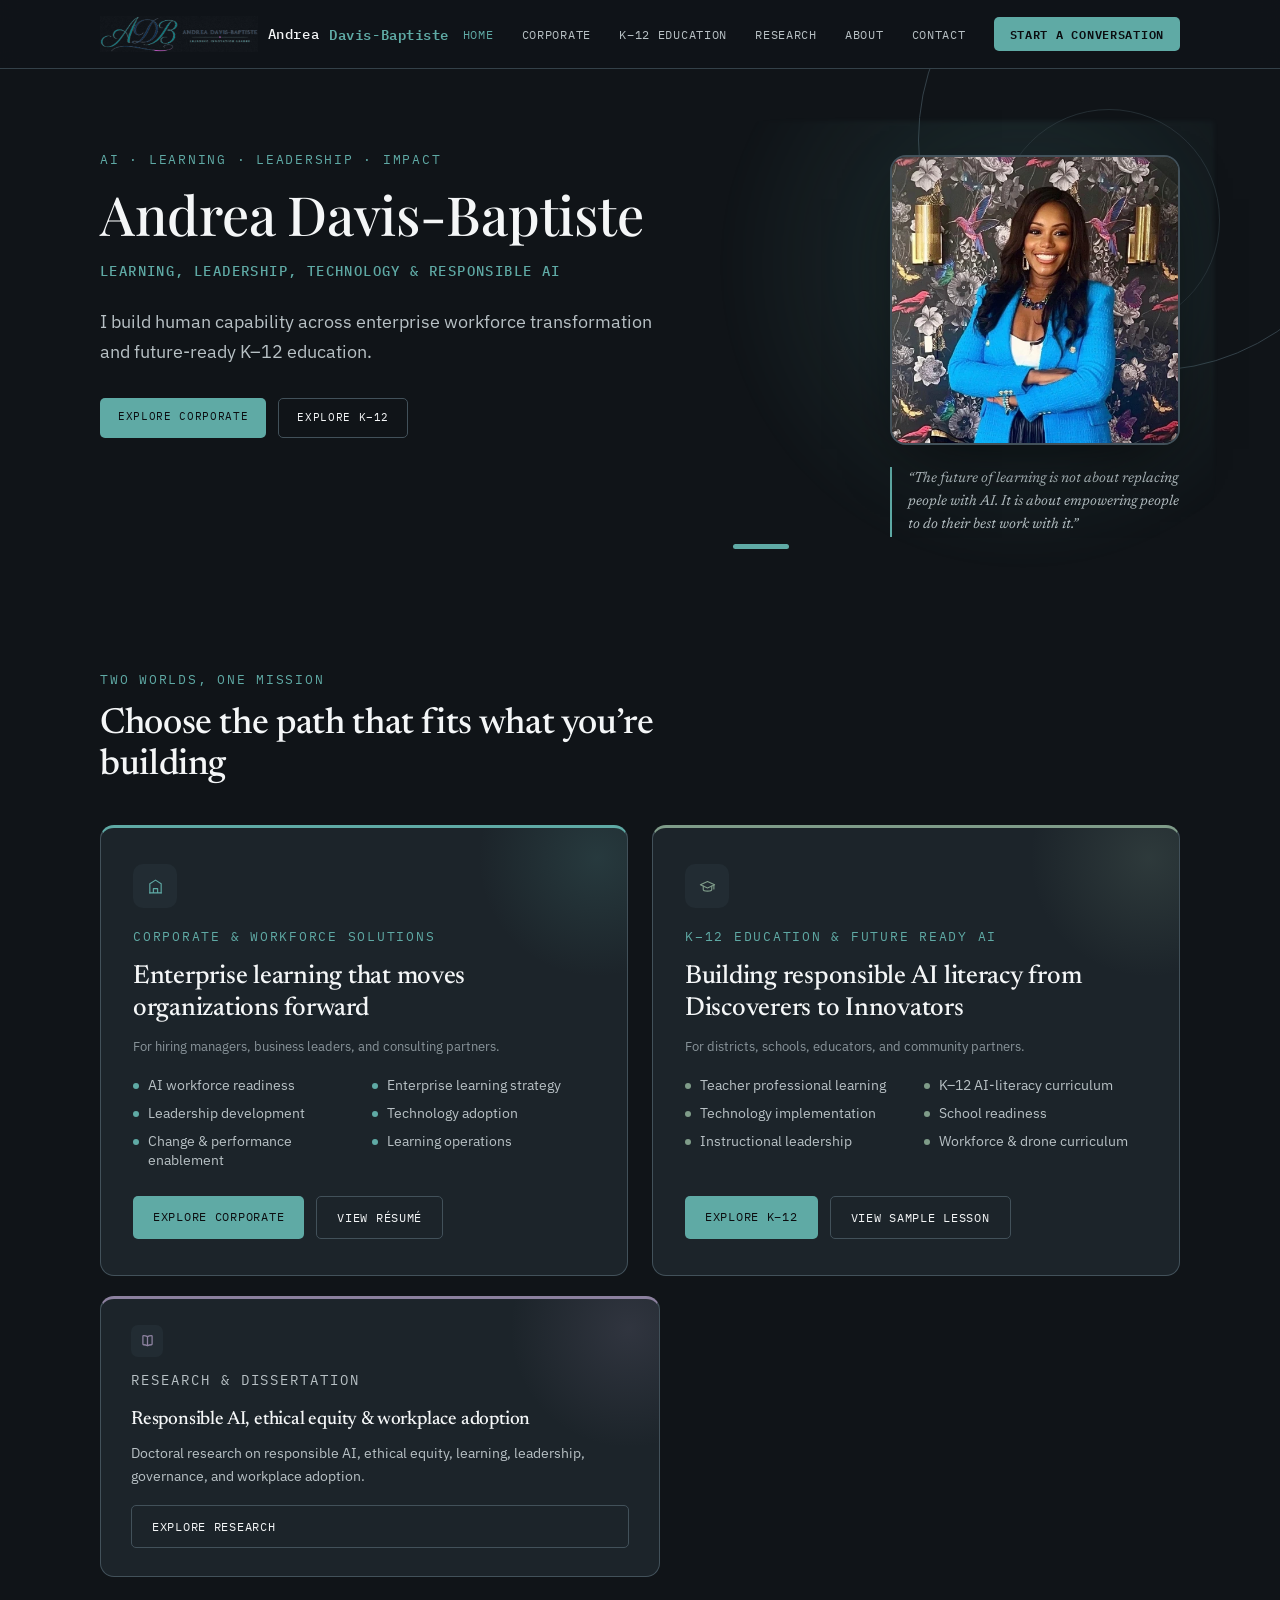
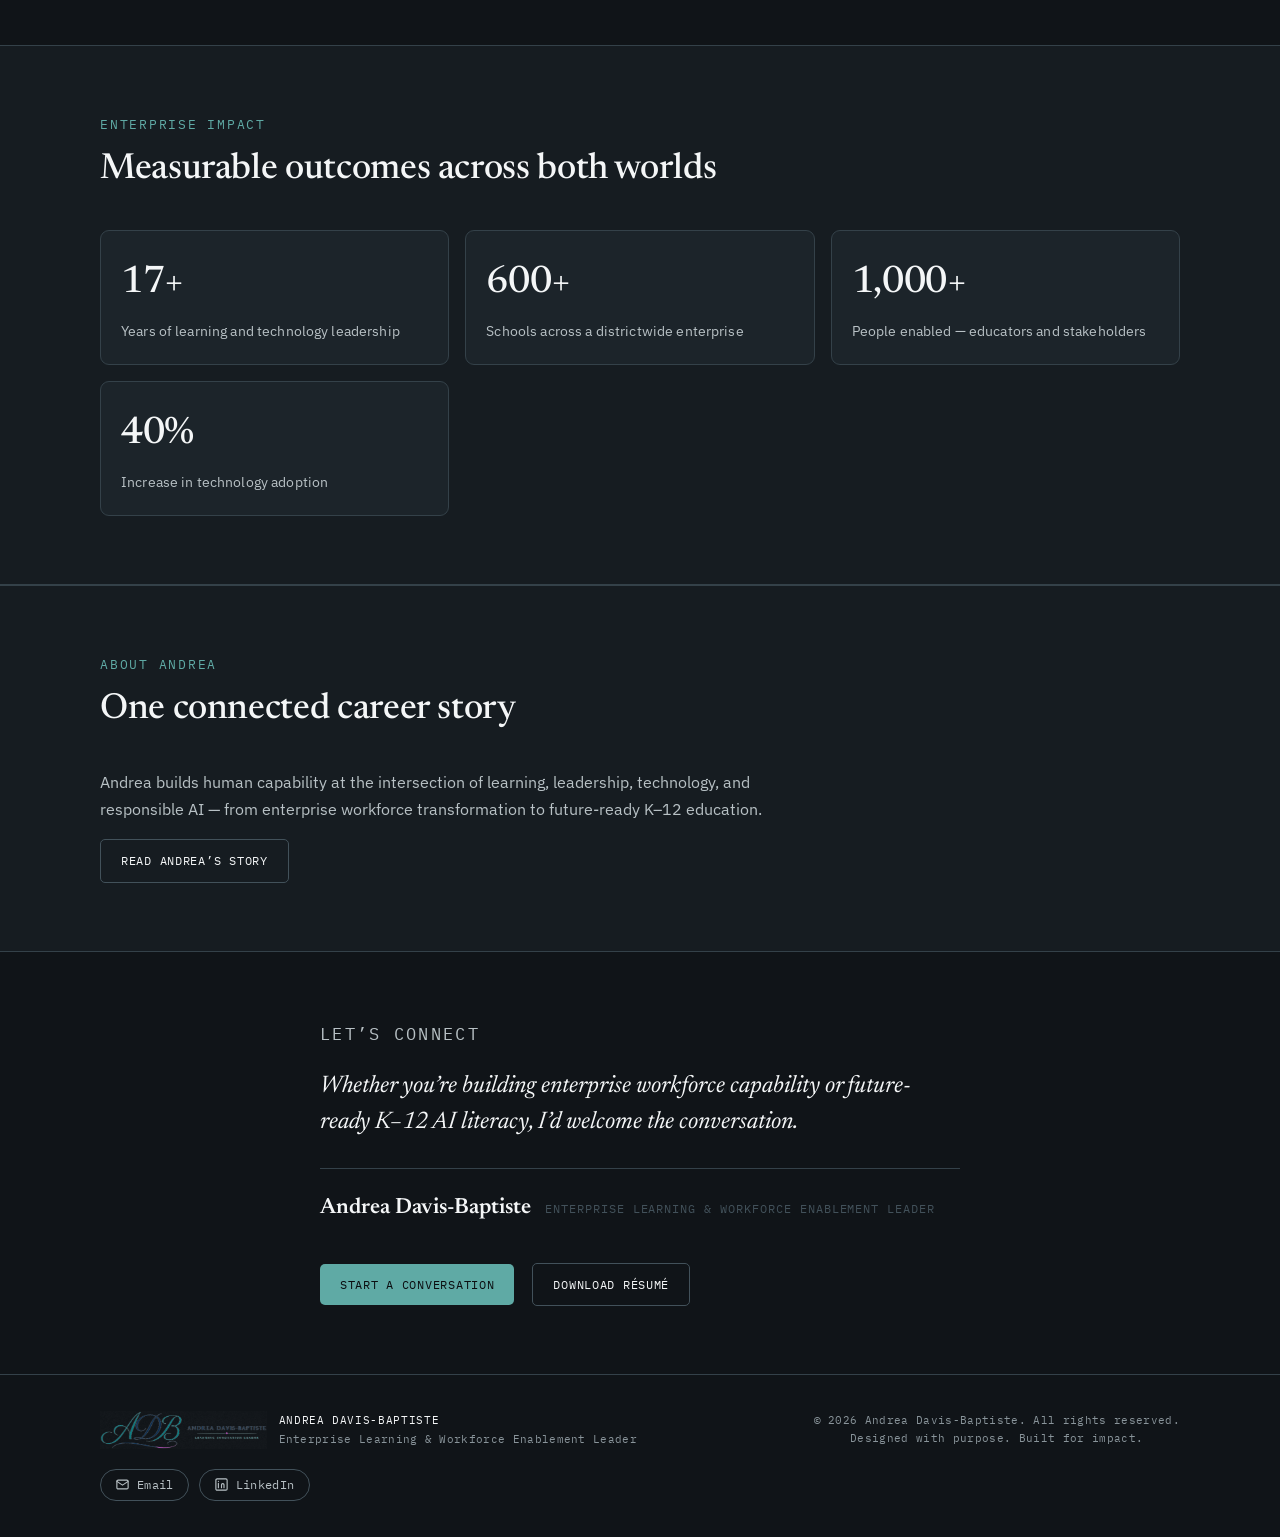
==== commit 78c567a3: "Refine portfolio branding and audience pathways" ====
--- a/index.html
+++ b/index.html
@@ -25,7 +25,7 @@
 
 <link rel="preconnect" href="https://fonts.googleapis.com">
 <link rel="preconnect" href="https://fonts.gstatic.com" crossorigin>
-<link href="https://fonts.googleapis.com/css2?family=Newsreader:ital,opsz,wght@0,6..72,400;0,6..72,500;0,6..72,600;1,6..72,400;1,6..72,500&family=IBM+Plex+Sans:wght@400;500;600&family=IBM+Plex+Mono:wght@400;500&display=swap" rel="stylesheet">
+<link href="https://fonts.googleapis.com/css2?family=Newsreader:ital,opsz,wght@0,6..72,400;0,6..72,500;0,6..72,600;1,6..72,400;1,6..72,500&family=Playfair+Display:wght@500;600&family=IBM+Plex+Sans:wght@400;500;600&family=IBM+Plex+Mono:wght@400;500&display=swap" rel="stylesheet">
 
 <!--
   ANALYTICS (not configured):
@@ -46,7 +46,7 @@
 <body data-page="home">
 <nav class="topnav">
   <div class="topnav-inner">
-    <a class="brand" href="index.html"><picture><source type="image/webp" srcset="assets/adb-logo.webp"><img class="nav-logo" src="assets/adb-logo.png" alt="Andrea Davis-Baptiste ADB logo" width="2038" height="465"></picture>ANDREA <b>DAVIS-BAPTISTE</b></a>
+    <a class="brand" href="index.html"><picture><source type="image/webp" srcset="assets/adb-logo.webp"><img class="nav-logo" src="assets/adb-logo.png" alt="Andrea Davis-Baptiste ADB logo" width="2038" height="465"></picture>Andrea <b>Davis-Baptiste</b></a>
     <ul class="toplinks" id="toplinks">
       <li><a href="index.html" data-page="home">Home</a></li>
       <li><a href="corporate.html" data-page="corporate">Corporate</a></li>
--- a/assets/site.css
+++ b/assets/site.css
@@ -147,16 +147,22 @@
     font-family:var(--mono);
     font-size:14px;
     font-weight:500;
-    letter-spacing:0.08em;
+    letter-spacing:0.04em;
     text-decoration:none;
     color:var(--text-main);
+    min-width:0;
   }
   .brand .nav-logo{
-    height:30px;
+    height:36px;
     width:auto;
     display:block;
+    flex:none;
   }
   .brand b{ color:var(--brand-teal); font-weight:600; }
+  @media (max-width:480px){
+    .brand{ font-size:12px; gap:8px; letter-spacing:0.02em; }
+    .brand .nav-logo{ height:28px; }
+  }
   .toplinks{
     display:flex;
     gap:28px;
@@ -197,7 +203,8 @@
   .nav-toggle[aria-expanded="true"] .nav-toggle-bar:nth-child(2){ opacity:0; }
   .nav-toggle[aria-expanded="true"] .nav-toggle-bar:nth-child(3){ transform:translateY(-7px) rotate(-45deg); }
   @media (max-width:860px){
-    .topnav-inner{ position:relative; }
+    .topnav-inner{ position:relative; gap:14px; }
+    .brand{ overflow:hidden; }
     .nav-toggle{ display:flex; }
     .toplinks{
       display:flex;
@@ -304,11 +311,11 @@
     .hero-quote{ margin:22px auto 0; padding-left:16px; }
   }
   .hero h1.hero-name{
-    font-family:var(--display);
-    font-weight:600;
+    font-family:'Playfair Display', Georgia, 'Times New Roman', serif;
+    font-weight:500;
     font-size:clamp(32px, 4.8vw, 54px);
-    line-height:1.06;
-    letter-spacing:-0.015em;
+    line-height:1.1;
+    letter-spacing:-0.005em;
     color:var(--text-main);
     margin:0;
   }
@@ -677,6 +684,15 @@
     .reel.reverse .reel-content{ order:0; }
   }
 
+  .featured-tag{
+    font-family:var(--mono);
+    font-size:11px;
+    letter-spacing:0.12em;
+    text-transform:uppercase;
+    font-weight:600;
+    color:var(--page-accent);
+    margin:0 0 8px;
+  }
   .reel-eyebrow{
     font-family:var(--mono);
     font-size:12px;
@@ -1942,3 +1958,105 @@
   .form-fallback h3{ font-size:18px; margin-bottom:10px; }
   .form-fallback p{ color:var(--text-soft); font-size:14.5px; line-height:1.65; margin:0 0 16px; }
   .form-fallback .cta-row{ display:flex; gap:12px; flex-wrap:wrap; }
+
+  /* ============ CREDIBILITY STRIP (K-12) ============ */
+  .credibility-strip{
+    list-style:none;
+    margin:0; padding:0;
+    display:flex;
+    flex-wrap:wrap;
+    gap:12px 32px;
+    font-family:var(--mono);
+    font-size:12.5px;
+    letter-spacing:0.02em;
+    color:var(--text-soft);
+  }
+  .credibility-strip li{
+    position:relative;
+    padding-left:18px;
+    line-height:1.5;
+    max-width:280px;
+  }
+  .credibility-strip li::before{
+    content:"";
+    position:absolute;
+    left:0; top:6px;
+    width:6px; height:6px;
+    border-radius:50%;
+    background:var(--page-accent);
+  }
+
+  /* ============ ENGAGEMENT CARDS (Ways to Work Together) ============ */
+  .engagement-grid{
+    display:grid;
+    grid-template-columns:repeat(2, 1fr);
+    gap:20px;
+  }
+  .engagement-grid--5{ grid-template-columns:repeat(3, 1fr); }
+  @media (max-width:980px){ .engagement-grid, .engagement-grid--5{ grid-template-columns:1fr 1fr; } }
+  @media (max-width:640px){ .engagement-grid, .engagement-grid--5{ grid-template-columns:1fr; } }
+  .engagement-card{
+    border:1px solid var(--border);
+    border-radius:10px;
+    background:var(--bg-card);
+    padding:22px 22px 24px;
+    transition:border-color .2s ease;
+  }
+  .engagement-card:hover{ border-color:var(--page-accent); }
+  .engagement-card h3{
+    font-family:var(--display);
+    font-size:17px;
+    font-weight:600;
+    color:var(--text-main);
+    margin:0 0 16px;
+    line-height:1.3;
+  }
+  .engagement-meta{ margin:0; }
+  .engagement-meta > div{ margin-bottom:12px; }
+  .engagement-meta > div:last-child{ margin-bottom:0; }
+  .engagement-meta dt{
+    font-family:var(--mono);
+    font-size:10.5px;
+    letter-spacing:0.08em;
+    text-transform:uppercase;
+    color:var(--page-accent);
+    margin:0 0 3px;
+  }
+  .engagement-meta dd{
+    font-size:13.5px;
+    color:var(--text-soft);
+    line-height:1.5;
+    margin:0;
+  }
+
+  /* ============ CASE STUDY GROUPS (Challenge / Approach / Outcome) ============ */
+  .case-group{ margin-bottom:28px; }
+  .case-group:last-child{ margin-bottom:0; }
+  .case-group-label{
+    font-family:var(--mono);
+    font-size:11px;
+    letter-spacing:0.12em;
+    text-transform:uppercase;
+    font-weight:600;
+    color:var(--page-accent);
+    margin:0 0 14px;
+    padding-bottom:8px;
+    border-bottom:1px solid var(--border);
+  }
+  .case-group .case-block:last-child{ margin-bottom:0; }
+
+  /* ============ CONTACT: PRIMARY DIRECT-CONTACT CARD ============ */
+  .contact-primary-card{
+    border:1px solid var(--border-hover);
+    border-radius:14px;
+    background:var(--bg-card);
+    padding:40px 36px;
+    max-width:680px;
+  }
+  .contact-primary-card h2{
+    font-size:clamp(22px,2.6vw,28px);
+    margin:0 0 4px;
+  }
+  @media (max-width:640px){
+    .contact-primary-card{ padding:28px 24px; }
+  }
